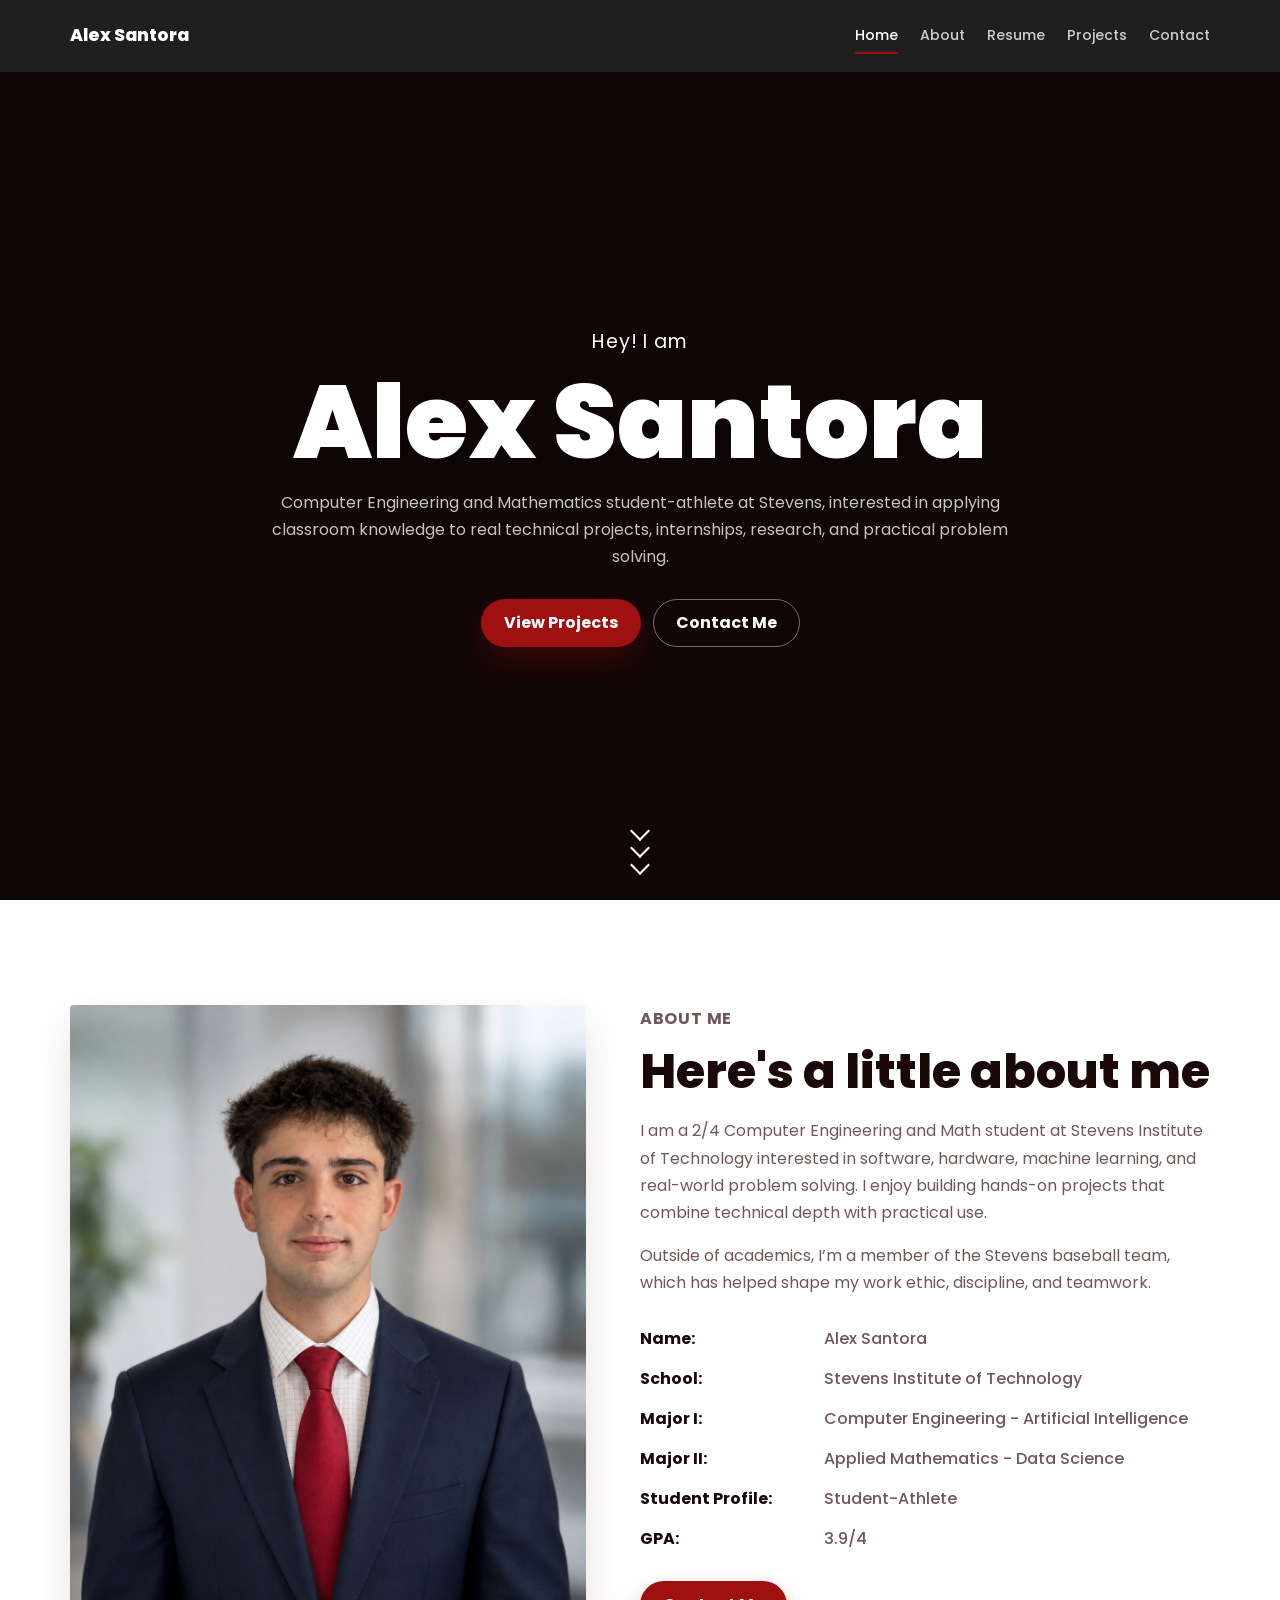
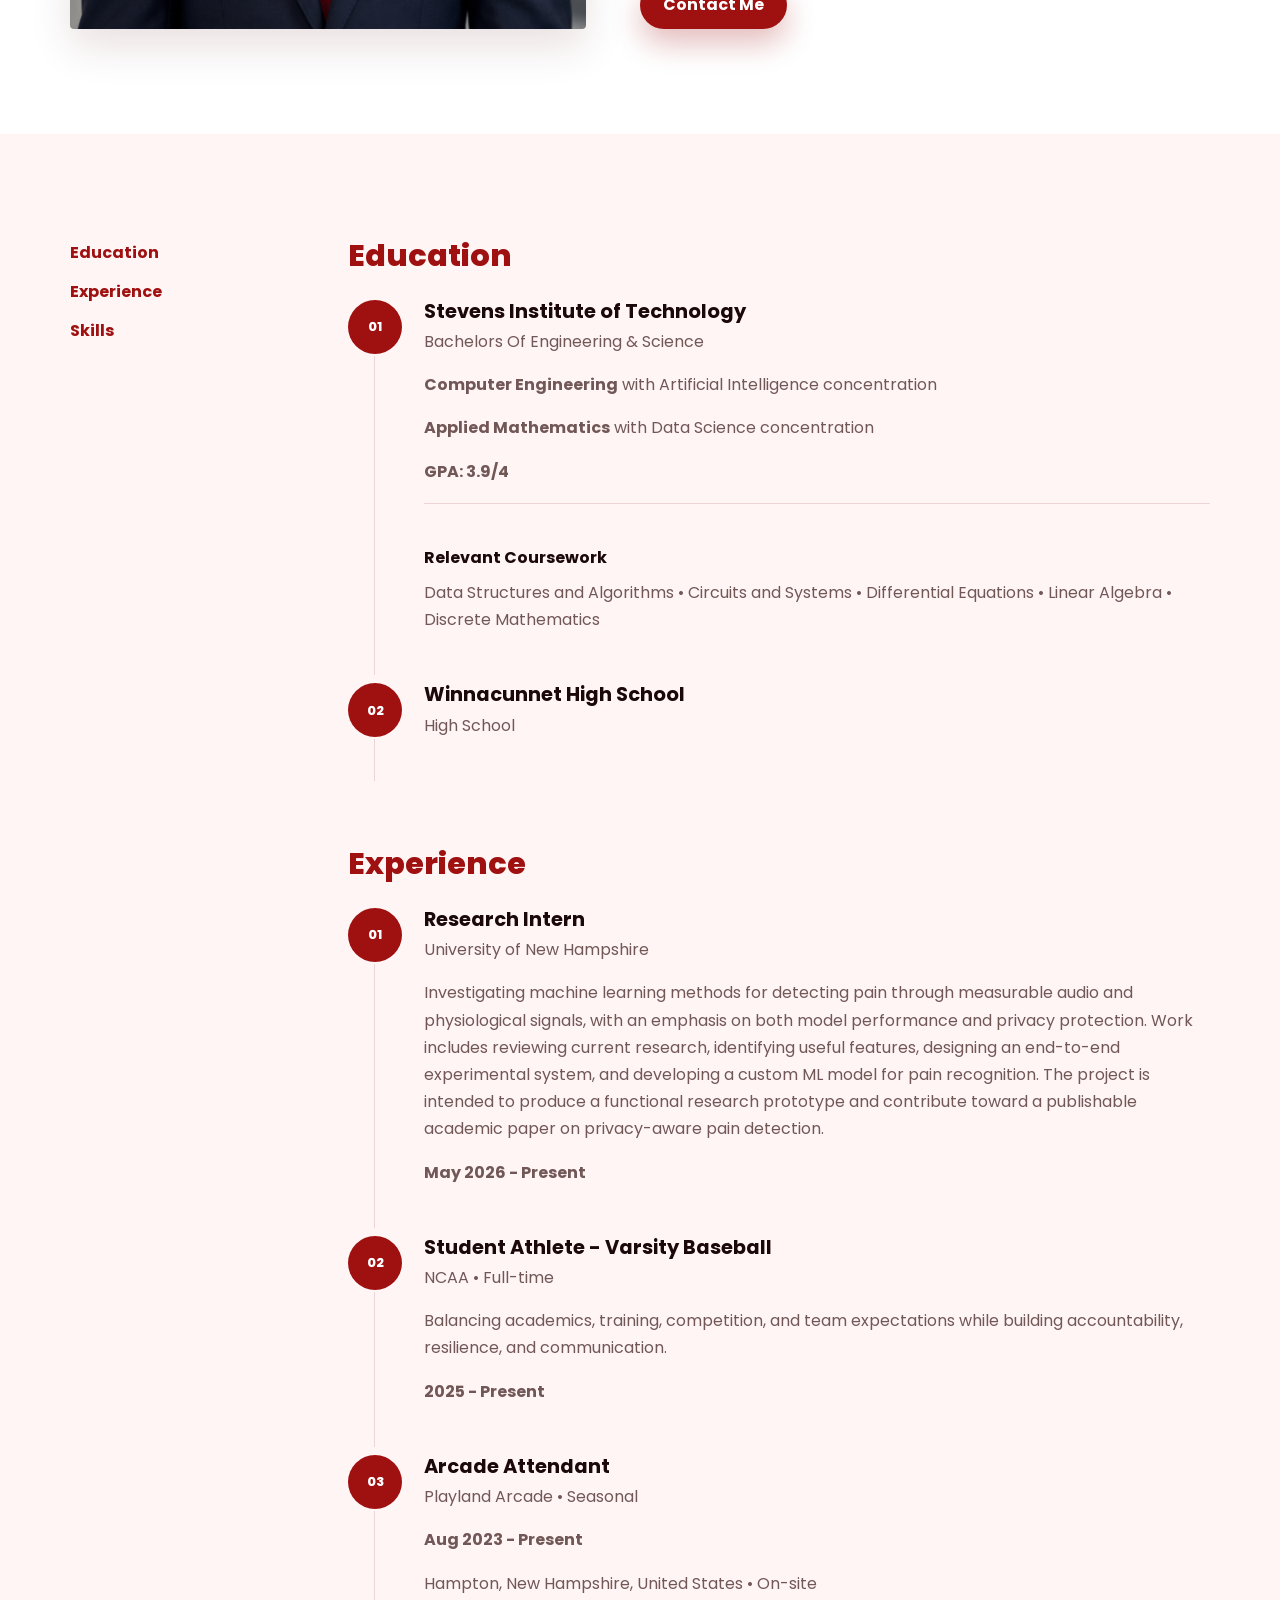
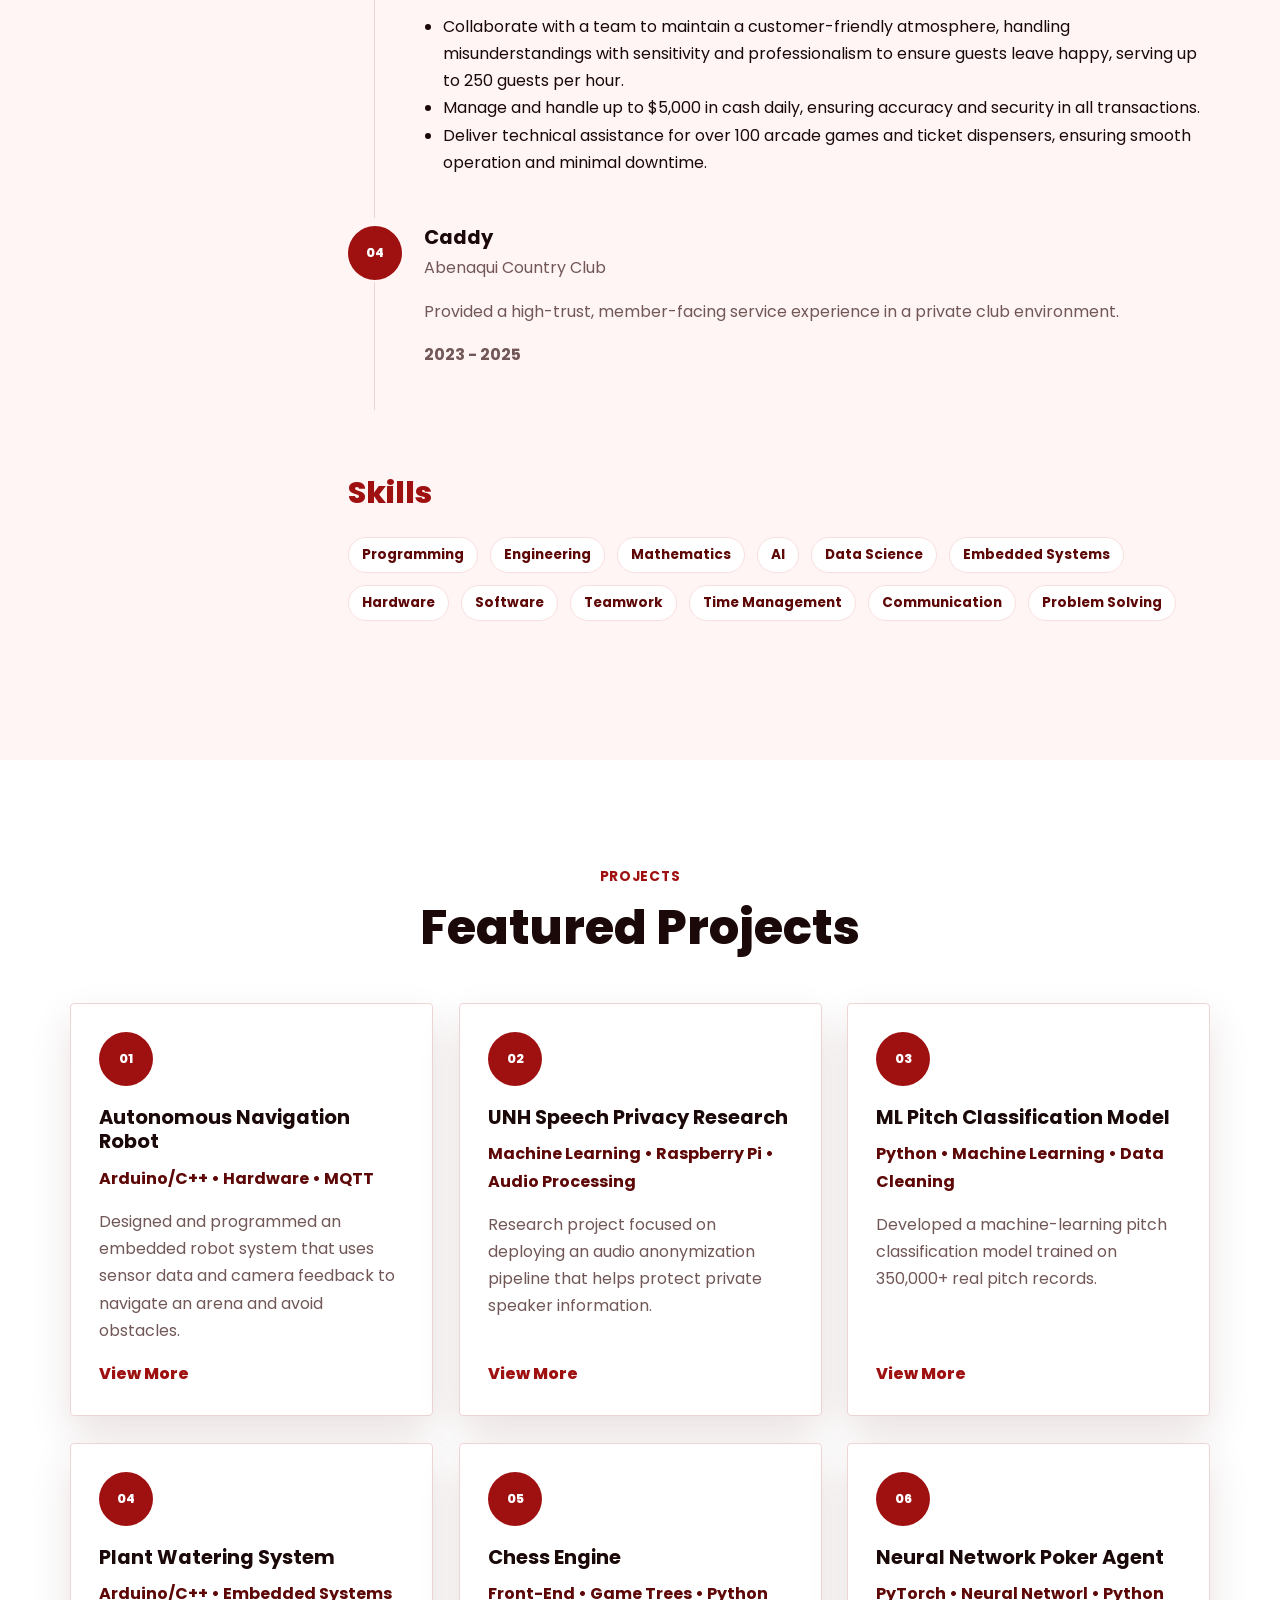
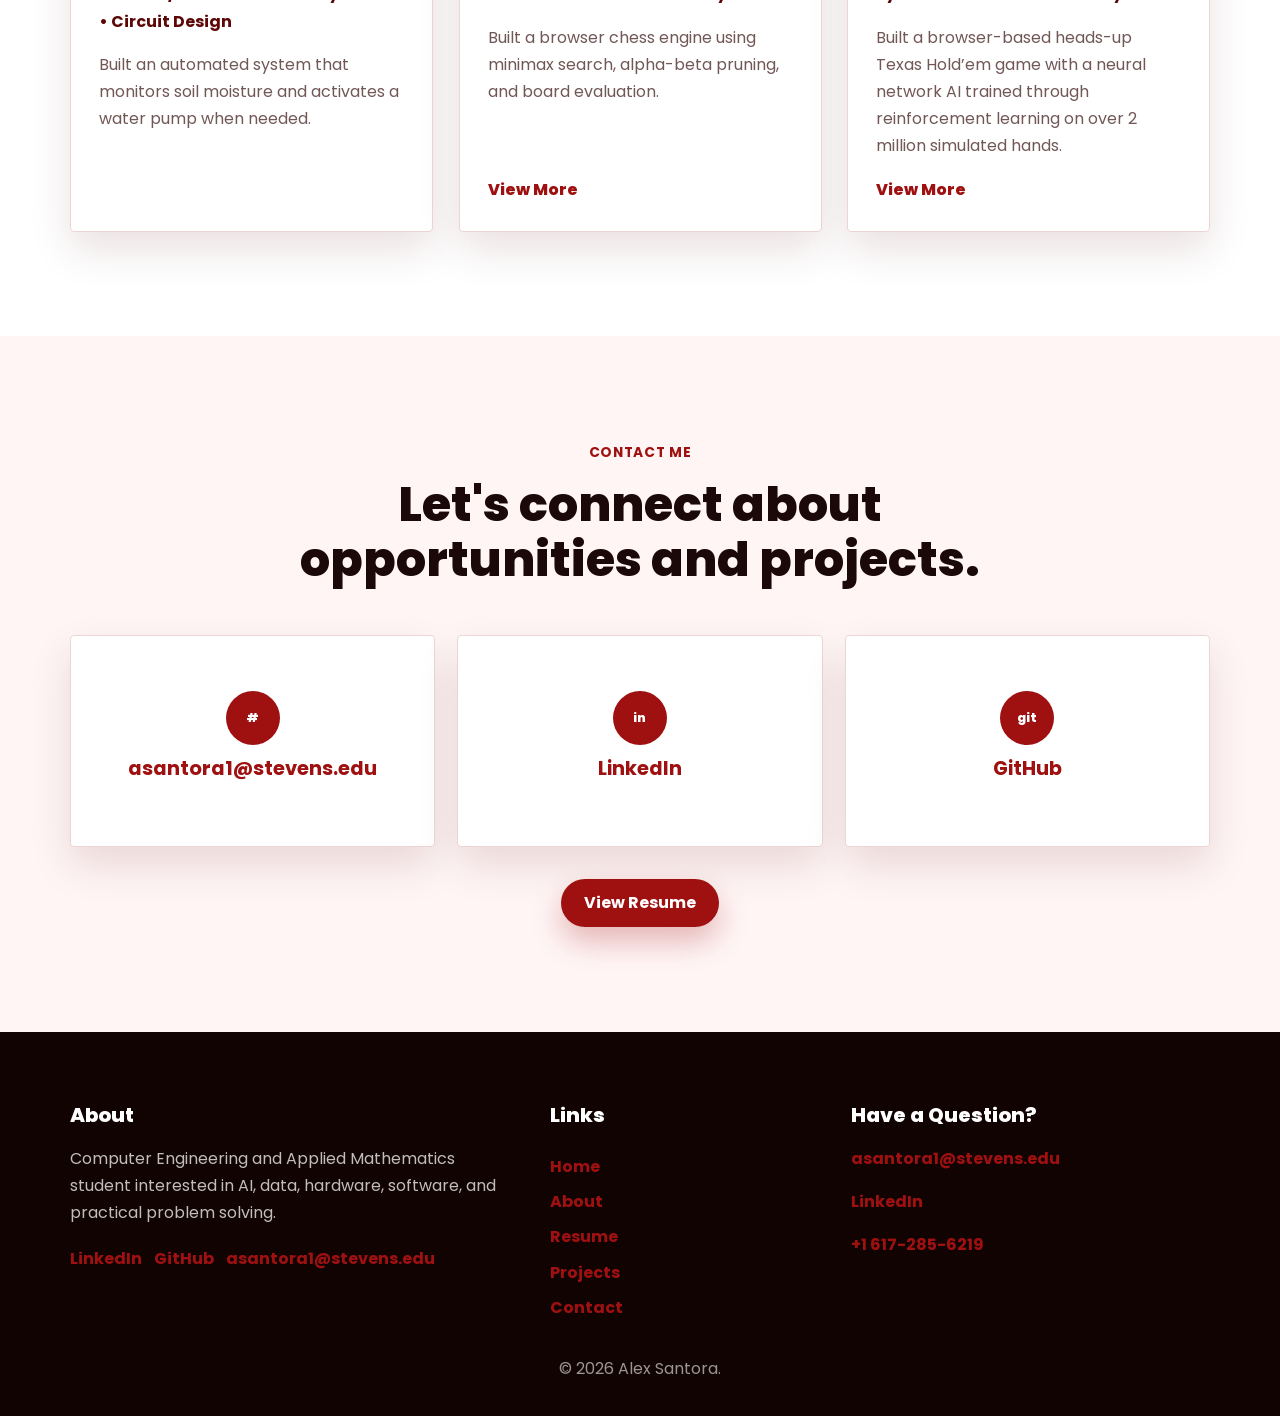
==== index.html @ 75bdb5a8 "Update index.html" ====
<!DOCTYPE html>
<html lang="en">
<head>
  <meta charset="UTF-8">
  <meta name="viewport" content="width=device-width, initial-scale=1.0">
  <title>Alex Santora | Student Portfolio</title>
  <link rel="preconnect" href="https://fonts.googleapis.com">
  <link rel="preconnect" href="https://fonts.gstatic.com" crossorigin>
  <link href="https://fonts.googleapis.com/css2?family=Poppins:wght@300;400;500;600;700;800;900&display=swap" rel="stylesheet">
  <link rel="stylesheet" href="style.css">
</head>
<body>
  <header class="site-header">
    <nav class="navbar container" aria-label="Primary navigation">
      <a class="brand" href="#home-section">Alex Santora</a>
      <button class="nav-toggle" type="button" aria-label="Open navigation menu" aria-expanded="false"><span></span><span></span><span></span></button>
      <ul class="nav-links">
        <li><a class="active" href="#home-section">Home</a></li>
        <li><a href="#about-section">About</a></li>
        <li><a href="#resume-section">Resume</a></li>
        <li><a href="#project-section">Projects</a></li>
        <li><a href="#contact-section">Contact</a></li>
      </ul>
    </nav>
  </header>

  <main>
    <section class="hero student-hero" id="home-section">
      <div class="hero-particles" aria-hidden="true"></div>
      <div class="container hero-grid">
        <div class="hero-copy reveal">
          <p class="eyebrow">Hey! I am</p>
          <h1>Alex Santora</h1>
      
          <p class="hero-text">
            Computer Engineering and Mathematics student-athlete at Stevens, interested in applying classroom knowledge
            to real technical projects, internships, research, and practical problem solving.
          </p>
          <div class="hero-actions">
            <a class="btn primary" href="#project-section">View Projects</a>
            
            <a class="btn ghost" href="#contact-section">Contact Me</a>
          </div>
        </div>
      </div>
      <a class="scroll-cue" href="#about-section" aria-label="Scroll to about section"><span></span><span></span><span></span></a>
    </section>

    <section class="section about-section" id="about-section">
      <div class="container about-layout">
        <div class="profile-photo reveal" data-profile-photo="images/me.jpeg">
          <span>Add Profile Photo</span>
        </div>
        <article class="about-copy reveal">
          <p class="eyebrow">About Me</p>
          <h2>Here's a little about me</h2>
          <p>I am a 2/4 Computer Engineering and Math student at Stevens Institute of Technology interested in software, hardware, machine learning, and real-world problem solving. I enjoy building hands-on projects that combine technical depth with practical use.</p>
          <p>Outside of academics, I’m a member of the Stevens baseball team, which has helped shape my work ethic, discipline, and teamwork.</p>
          <ul class="about-info">
            <li><span>Name:</span><strong>Alex Santora</strong></li>
            <li><span>School:</span><strong>Stevens Institute of Technology</strong></li>
            <li><span>Major I:</span><strong>Computer Engineering - Artificial Intelligence</strong></li>
            <li><span>Major II:</span><strong>Applied Mathematics - Data Science</strong></li>
            <li><span>Student Profile:</span><strong>Student-Athlete</strong></li>
            <li><span>GPA:</span><strong>3.9/4</strong></li>
          </ul>
          <a class="btn primary" href="#contact-section">Contact Me</a>
        </article>
      </div>
    </section>

    <section class="section resume-section" id="resume-section">
      <div class="container resume-shell">
        <aside class="resume-nav reveal" aria-label="Resume sections">
          <a href="#education">Education</a>
          <a href="#experience">Experience</a>
          <a href="#skills">Skills</a>
        </aside>

        <div class="resume-content">
          <div class="resume-page reveal" id="education">
            <h2 class="heading">Education</h2>
            <article class="resume-wrap">
              <div class="resume-icon">01</div>
              <div>
                <h3>Stevens Institute of Technology</h3>
                <p class="position">Bachelors Of Engineering & Science</p>
                <p><strong>Computer Engineering</strong> with Artificial Intelligence concentration</p>
                <p><strong>Applied Mathematics</strong> with Data Science concentration</p>
                <p class="date">GPA: 3.9/4</p>
                <div class="resume-subsection">
                  <h4>Relevant Coursework</h4>
                  <p>Data Structures and Algorithms &bull; Circuits and Systems &bull; Differential Equations &bull; Linear Algebra &bull; Discrete Mathematics</p>
                </div>
              </div>
            </article>
            <article class="resume-wrap">
              <div class="resume-icon">02</div>
              <div>
                <h3>Winnacunnet High School</h3>
                <p class="position">High School</p>
                <p></p>
              </div>
            </article>
          </div>

          <div class="resume-page reveal" id="experience">
            <h2 class="heading">Experience</h2>
            <article class="resume-wrap">
              <div class="resume-icon">01</div>
              <div>
                <h3>Research Intern</h3>
                <p class="position">University of New Hampshire</p>
                <p>Investigating machine learning methods for detecting pain through measurable audio and physiological signals, with an emphasis on both model performance and privacy protection. Work includes reviewing current research, identifying useful features, designing an end-to-end experimental system, and developing a custom ML model for pain recognition. The project is intended to produce a functional research prototype and contribute toward a publishable academic paper on privacy-aware pain detection.</p>
                <p class="date">May 2026 - Present</p>
              </div>
            </article>
            <article class="resume-wrap">
              <div class="resume-icon">02</div>
              <div>
                <h3>Student Athlete - Varsity Baseball</h3>
                <p class="position">NCAA &bull; Full-time</p>
                <p>Balancing academics, training, competition, and team expectations while building accountability, resilience, and communication.</p>
                <p class="date">2025 - Present</p>
              </div>
            </article>
            <article class="resume-wrap">
              <div class="resume-icon">03</div>
              <div>
                <h3>Arcade Attendant</h3>
                <p class="position">Playland Arcade &bull; Seasonal</p>
                <p class="date">Aug 2023 - Present</p>
                <p>Hampton, New Hampshire, United States &bull; On-site</p>
                <ul>
                  <li>Collaborate with a team to maintain a customer-friendly atmosphere, handling misunderstandings with sensitivity and professionalism to ensure guests leave happy, serving up to 250 guests per hour.</li>
                  <li>Manage and handle up to $5,000 in cash daily, ensuring accuracy and security in all transactions.</li>
                  <li>Deliver technical assistance for over 100 arcade games and ticket dispensers, ensuring smooth operation and minimal downtime.</li>
                </ul>
              </div>
            </article>
            <article class="resume-wrap">
              <div class="resume-icon">04</div>
              <div>
                <h3>Caddy</h3>
                <p class="position">Abenaqui Country Club</p>
                <p>Provided a high-trust, member-facing service experience in a private club environment.</p>
                <p class="date">2023 - 2025</p>
              </div>
            </article>
          </div>

          <div class="resume-page reveal" id="skills">
            <h2 class="heading">Skills</h2>
            <div class="skill-badges">
              <span>Programming</span><span>Engineering</span><span>Mathematics</span><span>AI</span><span>Data Science</span><span>Embedded Systems</span><span>Hardware</span><span>Software</span><span>Teamwork</span><span>Time Management</span><span>Communication</span><span>Problem Solving</span>
            </div>
          </div>
        </div>
      </div>
    </section>

    <section class="section projects-section" id="project-section">
      <div class="container">
        <div class="section-heading reveal">
          <p class="eyebrow">Projects</p>
          <h2>Featured Projects</h2>
        </div>
        <div class="project-grid">
          <article class="project-card reveal"><a href="project-one.html"><span class="project-icon">01</span><h3>Autonomous Navigation Robot</h3><p><strong>Arduino/C++ &bull; Hardware &bull; MQTT</strong></p><p>Designed and programmed an embedded robot system that uses sensor data and camera feedback to navigate an arena and avoid obstacles.</p><span class="more-link">View More</span></a></article>
          <article class="project-card reveal"><a href="project-two.html"><span class="project-icon">02</span><h3>UNH Speech Privacy Research</h3><p><strong>Machine Learning &bull; Raspberry Pi &bull; Audio Processing</strong></p><p>Research project focused on deploying an audio anonymization pipeline that helps protect private speaker information.</p><span class="more-link">View More</span></a></article>
          <article class="project-card reveal"><a href="https://github.com/Alex-Santora/Baseball-Pitch-Classification-Model" target="_blank" rel="noopener"><span class="project-icon">03</span><h3>ML Pitch Classification Model</h3><p><strong>Python &bull; Machine Learning &bull; Data Cleaning</strong></p><p>Developed a machine-learning pitch classification model trained on 350,000+ real pitch records.</p><span class="more-link">View More</span></a></article>
          <article class="project-card reveal"><span class="project-icon">04</span><h3>Plant Watering System</h3><p><strong>Arduino/C++ &bull; Embedded Systems &bull; Circuit Design</strong></p><p>Built an automated system that monitors soil moisture and activates a water pump when needed.</p></article>
          <article class="project-card reveal"><a href="https://alex-santora.github.io/Chess-Engine/" target="_blank" rel="noopener"><span class="project-icon">05</span><h3>Chess Engine</h3><p><strong>Front-End &bull; Game Trees &bull; Python</strong></p><p>Built a browser chess engine using minimax search, alpha-beta pruning, and board evaluation.</p><span class="more-link">View More</span></a></article>
          <article class="project-card reveal"><a href="https://alex-santora.github.io/Neural-Network-GTO/" target="_blank" rel="noopener"><span class="project-icon">06</span><h3>Neural Network Poker Agent</h3><p><strong>PyTorch &bull; Neural Networl &bull; Python</strong></p><p>Built a browser-based heads-up Texas Hold’em game with a neural network AI trained through reinforcement learning on over 2 million simulated hands.</p><span class="more-link">View More</span></a></article>
        </div>
      </div>
    </section>

    <section class="section contact-section" id="contact-section">
      <div class="container">
        <div class="section-heading reveal">
          <p class="eyebrow">Contact Me</p>
          <h2>Let's connect about opportunities and projects.</h2>
        </div>
        <div class="contact-info">
          <article class="contact-card reveal"><a class="contact-card-link" href="mailto:asantora1@stevens.edu"><span class="contact-icon">#</span><h3>asantora1@stevens.edu</h3></a></article>
          <article class="contact-card reveal"><a class="contact-card-link" href="https://www.linkedin.com/in/alex-santora" target="_blank" rel="noopener"><span class="contact-icon">in</span><h3>LinkedIn</h3></a></article>
          <article class="contact-card reveal"><a class="contact-card-link" href="https://github.com/Alex-Santora" target="_blank" rel="noopener"><span class="contact-icon">git</span><h3>GitHub</h3></a></article>

        </div>
        <div class="contact-actions reveal">
          <a class="btn primary" href="media/1-1-2026.pdf" target="_blank" rel="noopener">View Resume</a>
        </div>
    
      </div>
    </section>
  </main>

  <footer class="site-footer">
    <div class="container footer-columns">
      <section>
        <h2>About</h2>
        <p>Computer Engineering and Applied Mathematics student interested in AI, data, hardware, software, and practical problem solving.</p>
        <div class="footer-links">
          <a href="https://www.linkedin.com/in/alex-santora" target="_blank" rel="noopener">LinkedIn</a>
          <a href="https://github.com/Alex-Santora" target="_blank" rel="noopener">GitHub</a>
          <a href="mailto:asantora1@stevens.edu">asantora1@stevens.edu</a>
        </div>
      </section>
      <section>
        <h2>Links</h2>
        <a href="#home-section">Home</a>
        <a href="#about-section">About</a>
        <a href="#resume-section">Resume</a>
        <a href="#project-section">Projects</a>
        <a href="#contact-section">Contact</a>
      </section>
      <section>
        <h2>Have a Question?</h2>
        <p><a href="mailto:asantora1@stevens.edu">asantora1@stevens.edu</a></p>
        <p><a href="https://www.linkedin.com/in/alex-santora" target="_blank" rel="noopener">LinkedIn</a></p>
        <p><a>+1 617-285-6219</a></p>
      </section>
    </div>
    <p class="copyright">&copy; 2026 Alex Santora.</p>
  </footer>

  <script src="script.js"></script>
</body>
</html>
---- style.css ----
:root {
  --bg: #ffffff;
  --surface: #ffffff;
  --surface-soft: #fff5f5;
  --ink: #1b0808;
  --muted: #725757;
  --accent: #9f1010;
  --accent-dark: #5d0707;
  --accent-soft: #f8dede;
  --footer: #120303;
  --line: #edd5d5;
  --shadow: 0 18px 42px rgba(83, 7, 7, 0.12);
  --radius: 4px;
}

* {
  box-sizing: border-box;
}

html {
  scroll-behavior: smooth;
}

body {
  margin: 0;
  color: var(--ink);
  background:
    linear-gradient(180deg, rgba(255, 245, 245, 0.44), transparent 420px),
    var(--bg);
  font-family: "Poppins", system-ui, -apple-system, BlinkMacSystemFont, "Segoe UI", Arial, sans-serif;
  line-height: 1.7;
  text-rendering: optimizeLegibility;
  -webkit-font-smoothing: antialiased;
}

a {
  color: inherit;
  text-decoration: none;
}

::selection {
  color: #fff;
  background: var(--accent);
}

img,
video,
iframe {
  max-width: 100%;
}

ul {
  padding-left: 1.2rem;
}

.container {
  width: min(1140px, calc(100% - 40px));
  margin: 0 auto;
}

.narrow {
  max-width: 820px;
}

.section {
  padding: 105px 0;
}

.compact-section {
  padding: 54px 0;
}

.site-header {
  position: sticky;
  top: 0;
  z-index: 20;
  background: rgba(17, 17, 17, 0.94);
  box-shadow: 0 5px 22px rgba(0, 0, 0, 0.16);
  backdrop-filter: blur(14px);
  transition: background 220ms ease, box-shadow 220ms ease;
}

.site-header.scrolled {
  background: rgba(17, 17, 17, 0.84);
  box-shadow: 0 12px 34px rgba(0, 0, 0, 0.22);
}

.navbar {
  display: flex;
  align-items: center;
  justify-content: space-between;
  min-height: 72px;
  transition: min-height 220ms ease;
}

.site-header.scrolled .navbar {
  min-height: 64px;
}

.brand {
  color: #fff;
  font-size: 1.08rem;
  font-weight: 800;
  transition: transform 180ms ease;
}

.brand:hover {
  transform: translateY(-1px);
}

.nav-links {
  display: flex;
  align-items: center;
  gap: 22px;
  margin: 0;
  padding: 0;
  list-style: none;
}

.nav-links a {
  position: relative;
  display: inline-flex;
  align-items: center;
  min-height: 44px;
  color: rgba(255, 255, 255, 0.78);
  font-size: 0.88rem;
  font-weight: 500;
  transition: color 180ms ease, transform 180ms ease;
}

.nav-links a::after {
  position: absolute;
  left: 0;
  right: 0;
  bottom: 4px;
  height: 2px;
  background: var(--accent);
  content: "";
  transform: scaleX(0);
  transform-origin: center;
  transition: transform 180ms ease;
}

.nav-links a:hover,
.nav-links a.active {
  color: #fff;
}

.nav-links a:hover {
  transform: translateY(-1px);
}

.nav-links a:hover::after,
.nav-links a.active::after {
  transform: scaleX(1);
}

.nav-toggle {
  display: none;
  width: 44px;
  height: 44px;
  border: 1px solid rgba(255, 255, 255, 0.24);
  border-radius: var(--radius);
  color: #fff;
  background: transparent;
  cursor: pointer;
}

.nav-toggle span {
  display: block;
  width: 19px;
  height: 2px;
  margin: 4px auto;
  background: #fff;
  transition: opacity 180ms ease, transform 180ms ease;
}

.hero {
  position: relative;
  display: flex;
  align-items: center;
  min-height: calc(100vh - 72px);
  overflow: hidden;
  padding: 86px 0;
}

.student-hero {
  color: #fff;
  background: #100606;
}

.hero-particles {
  position: absolute;
  inset: 0;
  opacity: 1;
  overflow: hidden;
  background: transparent;
  transform: translate3d(0, var(--hero-drift, 0px), 0);
  will-change: transform;
}

.hero-particles span {
  position: absolute;
  left: var(--particle-left);
  bottom: -18px;
  width: var(--particle-size);
  height: var(--particle-size);
  border-radius: 50%;
  background: rgba(255, 235, 235, var(--particle-opacity));
  box-shadow: 0 0 18px rgba(255, 220, 220, 0.22);
  animation: particleFloat var(--particle-duration) linear infinite;
  animation-delay: var(--particle-delay);
  will-change: transform, opacity;
}

.hero::before,
.hero::after {
  position: absolute;
  display: none;
  width: 0;
  height: 0;
  border: 0;
  border-radius: 0;
  content: none;
}

.hero::before {
  top: auto;
  left: auto;
  box-shadow: none;
  animation: none;
}

.hero::after {
  right: auto;
  bottom: auto;
  background: none;
  animation: none;
}

.hero-grid {
  position: relative;
  z-index: 1;
  display: grid;
  grid-template-columns: minmax(0, 780px);
  justify-content: center;
  text-align: center;
}

.hero-copy {
  transform: translate3d(0, var(--hero-copy-drift, 0px), 0);
  will-change: transform;
}

.hero-copy.reveal.visible {
  transform: translate3d(0, var(--hero-copy-drift, 0px), 0);
}

.hero-copy h1 {
  text-shadow: 0 18px 44px rgba(0, 0, 0, 0.3);
}

.eyebrow,
.category {
  margin: 0 0 12px;
  color: var(--accent);
  font-size: 0.86rem;
  font-weight: 700;
  letter-spacing: 0.05em;
  text-transform: uppercase;
}

.student-hero .eyebrow {
  color: #fff;
  font-size: 1.2rem;
  font-weight: 400;
  text-transform: none;
}

h1,
h2,
h3,
p {
  margin-top: 0;
}

h1 {
  margin-bottom: 16px;
  font-size: clamp(3.4rem, 8vw, 6.8rem);
  font-weight: 900;
  line-height: 1;
}

h2 {
  margin-bottom: 18px;
  font-size: clamp(2rem, 4vw, 3rem);
  font-weight: 800;
  line-height: 1.15;
}

h3 {
  margin-bottom: 10px;
  font-size: 1.22rem;
  line-height: 1.25;
}

h4 {
  margin: 22px 0 8px;
  color: var(--ink);
  font-size: 1rem;
}

.subtitle {
  margin-bottom: 18px;
  color: #fff;
  font-size: clamp(1.25rem, 2.4vw, 2rem);
  font-weight: 300;
}

.subtitle span {
  color: #ffdddd;
  font-weight: 700;
}

.hero-text,
.page-hero p,
.lead,
.about-copy p,
.resume-wrap p,
.project-card p,
.contact-card p {
  color: var(--muted);
  font-size: 1rem;
}

.student-hero .hero-text {
  max-width: 760px;
  margin-right: auto;
  margin-left: auto;
  color: rgba(255, 255, 255, 0.76);
}

.hero-actions,
.tag-row,
.detail-actions,
.footer-links,
.mini-list,
.skill-badges {
  display: flex;
  flex-wrap: wrap;
  gap: 12px;
}

.hero-actions {
  justify-content: center;
  margin-top: 28px;
}

.btn,
.back-link {
  position: relative;
  display: inline-flex;
  align-items: center;
  justify-content: center;
  min-height: 48px;
  padding: 0 22px;
  border: 1px solid transparent;
  border-radius: 999px;
  font-weight: 700;
  overflow: hidden;
  transition: transform 180ms ease, box-shadow 180ms ease, background 180ms ease, color 180ms ease, border-color 180ms ease;
  will-change: transform;
}

.btn:hover,
.back-link:hover,
.project-card:hover,
.experience-card:hover,
.info-card:hover,
.contact-card:hover {
  transform: translateY(-4px);
}

.btn::before,
.back-link::before {
  position: absolute;
  inset: 0;
  background: linear-gradient(120deg, transparent, rgba(255, 255, 255, 0.26), transparent);
  content: "";
  transform: translateX(-120%);
  transition: transform 520ms ease;
}

.btn:hover::before,
.back-link:hover::before {
  transform: translateX(120%);
}

.btn.primary {
  color: #fff;
  background: var(--accent);
  box-shadow: 0 14px 30px rgba(159, 16, 16, 0.28);
}

.btn.primary:hover {
  background: var(--accent-dark);
}

.btn.secondary,
.btn.ghost,
.btn.small,
.back-link {
  color: var(--accent);
  background: #fff;
  border-color: var(--accent-soft);
}

.btn.ghost {
  color: #fff;
  background: transparent;
  border-color: rgba(255, 255, 255, 0.42);
}

.btn.small {
  width: fit-content;
  min-height: 40px;
  margin-top: auto;
}

.scroll-cue {
  position: absolute;
  bottom: 28px;
  left: 50%;
  z-index: 1;
  display: grid;
  gap: 3px;
  transform: translateX(-50%);
}

.scroll-cue span {
  display: block;
  width: 14px;
  height: 14px;
  border-right: 2px solid #fff;
  border-bottom: 2px solid #fff;
  transform: rotate(45deg);
  animation: scrollCue 1.5s infinite;
}

.scroll-cue span:nth-child(2) {
  animation-delay: 120ms;
}

.scroll-cue span:nth-child(3) {
  animation-delay: 240ms;
}

@keyframes scrollCue {
  0% { opacity: 0; transform: translateY(-8px) rotate(45deg); }
  50% { opacity: 1; }
  100% { opacity: 0; transform: translateY(8px) rotate(45deg); }
}

.about-section {
  background: #fff;
}

.about-layout {
  display: grid;
  grid-template-columns: 0.95fr 1.05fr;
  gap: 54px;
  align-items: stretch;
}

.profile-photo {
  position: relative;
  min-height: 560px;
  overflow: hidden;
  border-radius: var(--radius);
  background: var(--surface-soft);
  background-position: center;
  background-size: cover;
  box-shadow: var(--shadow);
  transform: translateZ(0);
}

.profile-photo::after,
.project-hero-media::after {
  position: absolute;
  inset: 0;
  background: linear-gradient(135deg, rgba(255, 255, 255, 0.18), transparent 40%, rgba(159, 16, 16, 0.14));
  content: "";
  opacity: 0;
  transition: opacity 260ms ease;
}

.profile-photo:hover::after,
.project-hero-media:hover::after {
  opacity: 1;
}

.profile-photo.has-photo span {
  display: none;
}

.profile-photo span {
  display: grid;
  min-height: 100%;
  place-items: center;
  color: var(--accent);
  font-weight: 700;
}

.about-copy {
  align-self: center;
}

.about-info {
  display: grid;
  gap: 13px;
  margin: 28px 0;
  padding: 0;
  list-style: none;
}

.about-info li {
  display: grid;
  grid-template-columns: 170px 1fr;
  gap: 14px;
}

.about-info span,
.detail-list dt {
  color: var(--ink);
  font-weight: 700;
}

.about-info strong {
  color: var(--muted);
  font-weight: 500;
}

.resume-section,
.page-hero,
.section-band {
  background: var(--surface-soft);
}

.resume-shell {
  display: grid;
  grid-template-columns: 220px minmax(0, 1fr);
  gap: 58px;
  align-items: start;
}

.resume-nav {
  position: sticky;
  top: 104px;
  display: grid;
  gap: 12px;
}

.resume-nav a {
  color: var(--accent);
  font-weight: 700;
}

.resume-nav a:hover {
  color: var(--accent-dark);
}

.resume-content,
.experience-stack,
.about-grid,
.skills-layout,
.resume-layout,
.detail-grid {
  display: grid;
  gap: 24px;
}

.resume-page {
  padding-bottom: 34px;
}

.heading {
  margin-bottom: 26px;
  color: var(--accent);
  font-size: 1.9rem;
}

.resume-wrap {
  position: relative;
  display: grid;
  grid-template-columns: 54px 1fr;
  gap: 22px;
  padding: 0 0 34px;
}

.resume-wrap::before {
  position: absolute;
  top: 56px;
  bottom: 8px;
  left: 26px;
  width: 1px;
  background: var(--line);
  content: "";
}

.resume-icon,
.project-icon,
.contact-icon {
  display: grid;
  width: 54px;
  height: 54px;
  place-items: center;
  border-radius: 50%;
  color: #fff;
  background: var(--accent);
  font-size: 0.78rem;
  font-weight: 800;
  transition: transform 220ms ease, box-shadow 220ms ease;
}

.project-card:hover .project-icon,
.contact-card:hover .contact-icon,
.resume-wrap:hover .resume-icon {
  transform: scale(1.06);
  box-shadow: 0 10px 22px rgba(159, 16, 16, 0.26);
}

.resume-wrap h3 {
  margin-bottom: 4px;
}

.resume-subsection {
  margin-top: 18px;
  padding-top: 18px;
  border-top: 1px solid var(--line);
}

.position,
.organization,
.date,
.muted {
  color: var(--muted);
}

.date {
  color: var(--accent);
  font-weight: 700;
}

.skill-badges span,
.tag-row span,
.mini-list span {
  display: inline-flex;
  align-items: center;
  min-height: 36px;
  padding: 0 13px;
  border-radius: 999px;
  color: var(--accent-dark);
  background: #fff;
  border: 1px solid var(--accent-soft);
  font-size: 0.85rem;
  font-weight: 700;
}

.section-heading {
  max-width: 760px;
  margin: 0 auto 48px;
  text-align: center;
}

.projects-section {
  background: #fff;
}

.project-grid {
  display: grid;
  grid-template-columns: repeat(3, 1fr);
  gap: 26px;
}

.project-card,
.experience-card,
.info-card,
.content-card,
.education-card,
.skill-category,
.contact-card,
.contact-form,
.resume-section .resume-card,
.detail-grid article {
  position: relative;
  border: 1px solid var(--line);
  border-radius: var(--radius);
  background: #fff;
  box-shadow: var(--shadow);
}

.project-card {
  display: flex;
  flex-direction: column;
  min-height: 330px;
  padding: 28px;
  overflow: hidden;
  transform: perspective(900px) rotateX(var(--tilt-x, 0deg)) rotateY(var(--tilt-y, 0deg)) translateY(0);
  transition: transform 180ms ease, box-shadow 180ms ease, border-color 180ms ease;
  will-change: transform;
}

.project-card::before,
.contact-card::before,
.detail-grid article::before,
.media-section::before {
  position: absolute;
  inset: 0;
  pointer-events: none;
  background: linear-gradient(135deg, rgba(159, 16, 16, 0.1), transparent 34%, rgba(255, 255, 255, 0.45));
  content: "";
  opacity: 0;
  transition: opacity 220ms ease;
}

.project-card:hover,
.contact-card:hover,
.detail-grid article:hover,
.media-section:hover {
  border-color: rgba(159, 16, 16, 0.32);
  box-shadow: 0 24px 58px rgba(83, 7, 7, 0.16);
}

.project-card:hover {
  transform: perspective(900px) rotateX(var(--tilt-x, 0deg)) rotateY(var(--tilt-y, 0deg)) translateY(-4px);
}

.project-card:hover::before,
.contact-card:hover::before,
.detail-grid article:hover::before,
.media-section:hover::before {
  opacity: 1;
}

.project-card a {
  display: flex;
  flex-direction: column;
  flex: 1;
  min-height: 100%;
}

.project-card .project-visual {
  min-height: 128px;
  margin: -12px -6px 22px;
  border-radius: var(--radius);
  background-size: cover;
  background-position: center;
}

.project-card .category {
  color: var(--accent);
}

.project-takeaways {
  margin-top: 36px;
}

.project-card h2,
.project-card h3 {
  margin-top: 20px;
}

.project-card p strong {
  color: var(--accent-dark);
}

.more-link {
  margin-top: auto;
  color: var(--accent);
  font-weight: 800;
}

.contact-section {
  background: var(--surface-soft);
}

.contact-info,
.info-grid {
  display: grid;
  grid-template-columns: repeat(3, 1fr);
  gap: 22px;
}

.info-grid {
  grid-template-columns: repeat(4, 1fr);
}

.contact-card,
.info-card,
.content-card,
.education-card,
.experience-card,
.skill-category,
.contact-form,
.resume-section .resume-card,
.detail-grid article {
  padding: 28px;
  transition: transform 180ms ease, box-shadow 180ms ease;
}

.contact-card {
  padding: 0;
  min-height: 210px;
  text-align: center;
}

.contact-card-link {
  display: grid;
  min-height: 210px;
  padding: 28px;
  justify-items: center;
  align-content: center;
  gap: 12px;
}

.contact-card-link h3 {
  color: var(--text);
}

.contact-card-link p {
  font-weight: 700;
}

.contact-card a,
.footer-columns a,
.footer-links a {
  color: var(--accent);
  font-weight: 700;
}

.page-main {
  min-height: 70vh;
}

.contact-actions {
  display: flex;
  justify-content: center;
  margin-top: 32px;
}

.coming-soon-page {
  min-height: 100vh;
  background: #fff;
}

.coming-soon-main {
  position: relative;
  display: grid;
  min-height: 100vh;
  padding: 32px;
  place-items: center;
}

.coming-soon-main h1 {
  max-width: 940px;
  color: var(--text);
  font-size: clamp(3rem, 9vw, 8rem);
  line-height: 0.95;
  text-align: center;
}

.coming-soon-back {
  position: fixed;
  right: 28px;
  bottom: 28px;
}

.page-hero {
  padding-top: 98px;
  padding-bottom: 64px;
}

.page-hero h1 {
  color: var(--ink);
  font-size: clamp(2.6rem, 5vw, 4.8rem);
}

.experience-section {
  padding-top: 70px;
  background: #fff;
}

.experience-tile {
  display: grid;
  gap: 18px;
}

.experience-heading {
  display: grid;
  grid-template-columns: minmax(0, 1fr) auto;
  gap: 22px;
  align-items: end;
  padding-bottom: 18px;
  border-bottom: 1px solid var(--line);
}

.experience-heading h2,
.experience-heading .organization,
.experience-heading .date {
  margin-bottom: 0;
}

.experience-heading .date {
  justify-self: end;
  min-width: max-content;
}

.experience-summary {
  color: var(--ink);
}

.experience-points {
  display: grid;
  grid-template-columns: repeat(3, 1fr);
  gap: 14px;
  margin: 0;
  padding: 0;
  list-style: none;
}

.experience-points li {
  padding: 16px;
  border: 1px solid var(--line);
  border-radius: var(--radius);
  color: var(--muted);
  background: var(--surface-soft);
  font-weight: 500;
}

.split-section,
.contact-grid {
  display: grid;
  grid-template-columns: 0.85fr 1.15fr;
  gap: 34px;
}

.about-grid {
  grid-template-columns: repeat(2, 1fr);
}

.detail-list {
  display: grid;
  gap: 12px;
  margin: 22px 0;
}

.detail-list div {
  display: grid;
  grid-template-columns: 150px 1fr;
  gap: 12px;
  padding-bottom: 12px;
  border-bottom: 1px solid var(--line);
}

.detail-list dd {
  margin: 0;
  color: var(--muted);
}

.project-hero-media {
  position: relative;
  min-height: 380px;
  margin: 30px 0;
  border-radius: var(--radius);
  background-color: var(--surface-soft);
  background-position: center;
  background-size: cover;
  box-shadow: var(--shadow);
  overflow: hidden;
}

.media-section {
  position: relative;
  display: grid;
  grid-template-columns: 0.78fr 1.22fr;
  gap: 24px;
  align-items: start;
  margin-top: 28px;
  padding: 28px;
  border: 1px solid var(--line);
  border-radius: var(--radius);
  background: #fff;
  box-shadow: var(--shadow);
  overflow: hidden;
}

.video-shell {
  display: grid;
  gap: 12px;
}

.video-shell video {
  display: block;
  width: 100%;
  aspect-ratio: 16 / 9;
  border: 1px solid var(--line);
  border-radius: var(--radius);
  background: #120303;
}

.placeholder-note {
  margin-bottom: 0;
  color: var(--muted);
  font-size: 0.92rem;
  font-weight: 700;
}

.report-shell {
  max-height: 520px;
  min-height: 520px;
  overflow-y: auto;
  overscroll-behavior: contain;
  border: 1px solid var(--line);
  border-radius: var(--radius);
  background: var(--surface-soft);
  scrollbar-color: var(--accent) var(--accent-soft);
  scrollbar-width: thin;
}

.report-shell::-webkit-scrollbar {
  width: 10px;
}

.report-shell::-webkit-scrollbar-track {
  background: var(--accent-soft);
}

.report-shell::-webkit-scrollbar-thumb {
  background: var(--accent);
  border: 2px solid var(--accent-soft);
  border-radius: 999px;
}

.report-shell:focus,
input:focus,
textarea:focus {
  outline: 3px solid var(--accent-soft);
  border-color: var(--accent);
}

.report-frame {
  display: block;
  width: 100%;
  min-height: 520px;
  border: 0;
  border-radius: var(--radius);
  background: #fff;
}

.report-page {
  min-height: 360px;
  padding: 26px;
  border: 1px solid var(--line);
  border-radius: var(--radius);
  background: #fff;
  box-shadow: var(--shadow);
}

.report-kicker {
  margin-bottom: 12px;
  color: var(--accent);
  font-size: 0.78rem;
  font-weight: 800;
  letter-spacing: 0.08em;
  text-transform: uppercase;
}

.visual-blue,
.visual-green,
.visual-rose,
.visual-gold,
.visual-indigo,
.visual-teal {
  background:
    linear-gradient(45deg, rgba(255,255,255,0.36) 25%, transparent 25% 50%, rgba(255,255,255,0.36) 50% 75%, transparent 75%),
    linear-gradient(135deg, var(--accent), var(--accent-dark));
}

.skills-layout,
.resume-layout,
.detail-grid {
  grid-template-columns: repeat(2, 1fr);
}

.contact-form {
  display: grid;
  gap: 18px;
}

.form-group {
  display: grid;
  gap: 8px;
}

label {
  font-weight: 700;
}

input,
textarea {
  width: 100%;
  border: 1px solid var(--line);
  border-radius: var(--radius);
  padding: 13px 14px;
  color: var(--ink);
  background: #fff;
  font: inherit;
}

.error-message {
  min-height: 18px;
  color: var(--accent);
  font-weight: 700;
}

.form-status {
  min-height: 24px;
  margin: 0;
  color: var(--accent-dark);
  font-weight: 700;
}

.detail-layout {
  max-width: 980px;
}

.detail-actions {
  margin-top: 26px;
}

.site-footer {
  color: rgba(255, 255, 255, 0.74);
  background: var(--footer);
}

.footer-content,
.footer-columns {
  display: grid;
  gap: 32px;
  padding: 72px 0 34px;
}

.footer-content {
  grid-template-columns: 1fr auto;
  align-items: center;
  min-height: 120px;
}

.footer-columns {
  grid-template-columns: 1.25fr 0.75fr 1fr;
}

.footer-columns h2 {
  margin-bottom: 18px;
  color: #fff;
  font-size: 1.25rem;
}

.footer-columns section:nth-child(2) {
  display: grid;
  align-content: start;
  gap: 8px;
}

.footer-links {
  margin-top: 18px;
}

.copyright {
  margin: 0;
  padding: 0 0 34px;
  color: rgba(255, 255, 255, 0.58);
  text-align: center;
}

.reveal {
  opacity: 0;
  transform: translateY(18px);
  transition: opacity 620ms ease, transform 620ms cubic-bezier(0.16, 1, 0.3, 1);
  transition-delay: var(--reveal-delay, 0ms);
}

.reveal.visible {
  opacity: 1;
  transform: translateY(0);
}

.scroll-progress {
  position: fixed;
  top: 0;
  left: 0;
  z-index: 40;
  width: 100%;
  height: 3px;
  pointer-events: none;
  background: linear-gradient(90deg, var(--accent), #ffdddd);
  transform: scaleX(var(--scroll-progress, 0));
  transform-origin: left;
}

@keyframes gridFloat {
  0% { background-position: 0 0, 0 0, center; }
  100% { background-position: 46px 46px, 46px 46px, center; }
}

@keyframes slowSpin {
  to { transform: rotate(360deg); }
}

@keyframes particleFloat {
  0% {
    opacity: 0;
    transform: translate3d(0, 0, 0) scale(0.85);
  }

  12%,
  78% {
    opacity: 1;
  }

  100% {
    opacity: 0;
    transform: translate3d(var(--particle-drift), -112vh, 0) scale(1.05);
  }
}

@media (prefers-reduced-motion: no-preference) {
  .skill-badges span,
  .tag-row span,
  .mini-list span {
    transition: transform 160ms ease, background 160ms ease, border-color 160ms ease;
  }

  .skill-badges span:hover,
  .tag-row span:hover,
  .mini-list span:hover {
    transform: translateY(-2px);
    border-color: rgba(159, 16, 16, 0.28);
    background: #fffafa;
  }
}

@media (max-width: 1020px) {
  .about-layout,
  .hero-grid,
  .split-section,
  .contact-grid,
  .media-section {
    grid-template-columns: 1fr;
  }

  .resume-shell {
    grid-template-columns: 1fr;
    gap: 30px;
  }

  .resume-nav {
    position: static;
    display: flex;
    flex-wrap: wrap;
  }

  .info-grid,
  .contact-info,
  .project-grid {
    grid-template-columns: repeat(2, 1fr);
  }

  .experience-points {
    grid-template-columns: 1fr;
  }

  .profile-photo {
    min-height: 380px;
  }
}

@media (max-width: 760px) {
  .container {
    width: min(100% - 28px, 1140px);
  }

  .section {
    padding: 72px 0;
  }

  .nav-toggle {
    display: inline-block;
  }

  .nav-links {
    position: absolute;
    top: 100%;
    left: 14px;
    right: 14px;
    display: grid;
    gap: 6px;
    padding: 12px 16px;
    border: 1px solid rgba(255, 255, 255, 0.08);
    border-radius: var(--radius);
    background: #111;
    box-shadow: var(--shadow);
    transform: translateY(-12px);
    opacity: 0;
    pointer-events: none;
    transition: opacity 180ms ease, transform 180ms ease;
  }

  .nav-links.open {
    transform: translateY(0);
    opacity: 1;
    pointer-events: auto;
  }

  .nav-toggle.open span:nth-child(1) {
    transform: translateY(6px) rotate(45deg);
  }

  .nav-toggle.open span:nth-child(2) {
    opacity: 0;
  }

  .nav-toggle.open span:nth-child(3) {
    transform: translateY(-6px) rotate(-45deg);
  }

  .hero {
    min-height: calc(100vh - 72px);
    padding: 72px 0;
  }

  h1 {
    font-size: clamp(3rem, 18vw, 4.2rem);
  }

  .about-info li,
  .experience-heading {
    grid-template-columns: 1fr;
    gap: 6px;
  }

  .experience-heading .date {
    justify-self: start;
    min-width: 0;
  }

  .info-grid,
  .contact-info,
  .about-grid,
  .project-grid,
  .skills-layout,
  .resume-layout,
  .detail-grid,
  .footer-content,
  .footer-columns {
    grid-template-columns: 1fr;
  }

  .project-card {
    min-height: auto;
  }

  .project-hero-media {
    min-height: 230px;
  }

  .media-section {
    padding: 20px;
  }

  .report-shell,
  .report-frame {
    min-height: 430px;
  }

  .detail-list div {
    grid-template-columns: 1fr;
    gap: 4px;
  }

  .footer-content,
  .footer-columns {
    padding-top: 48px;
  }
}

@media (prefers-reduced-motion: reduce) {
  *,
  *::before,
  *::after {
    scroll-behavior: auto !important;
    animation-duration: 0.01ms !important;
    animation-iteration-count: 1 !important;
    transition-duration: 0.01ms !important;
  }

  .hero-particles,
  .hero-copy {
    transform: none !important;
  }
}
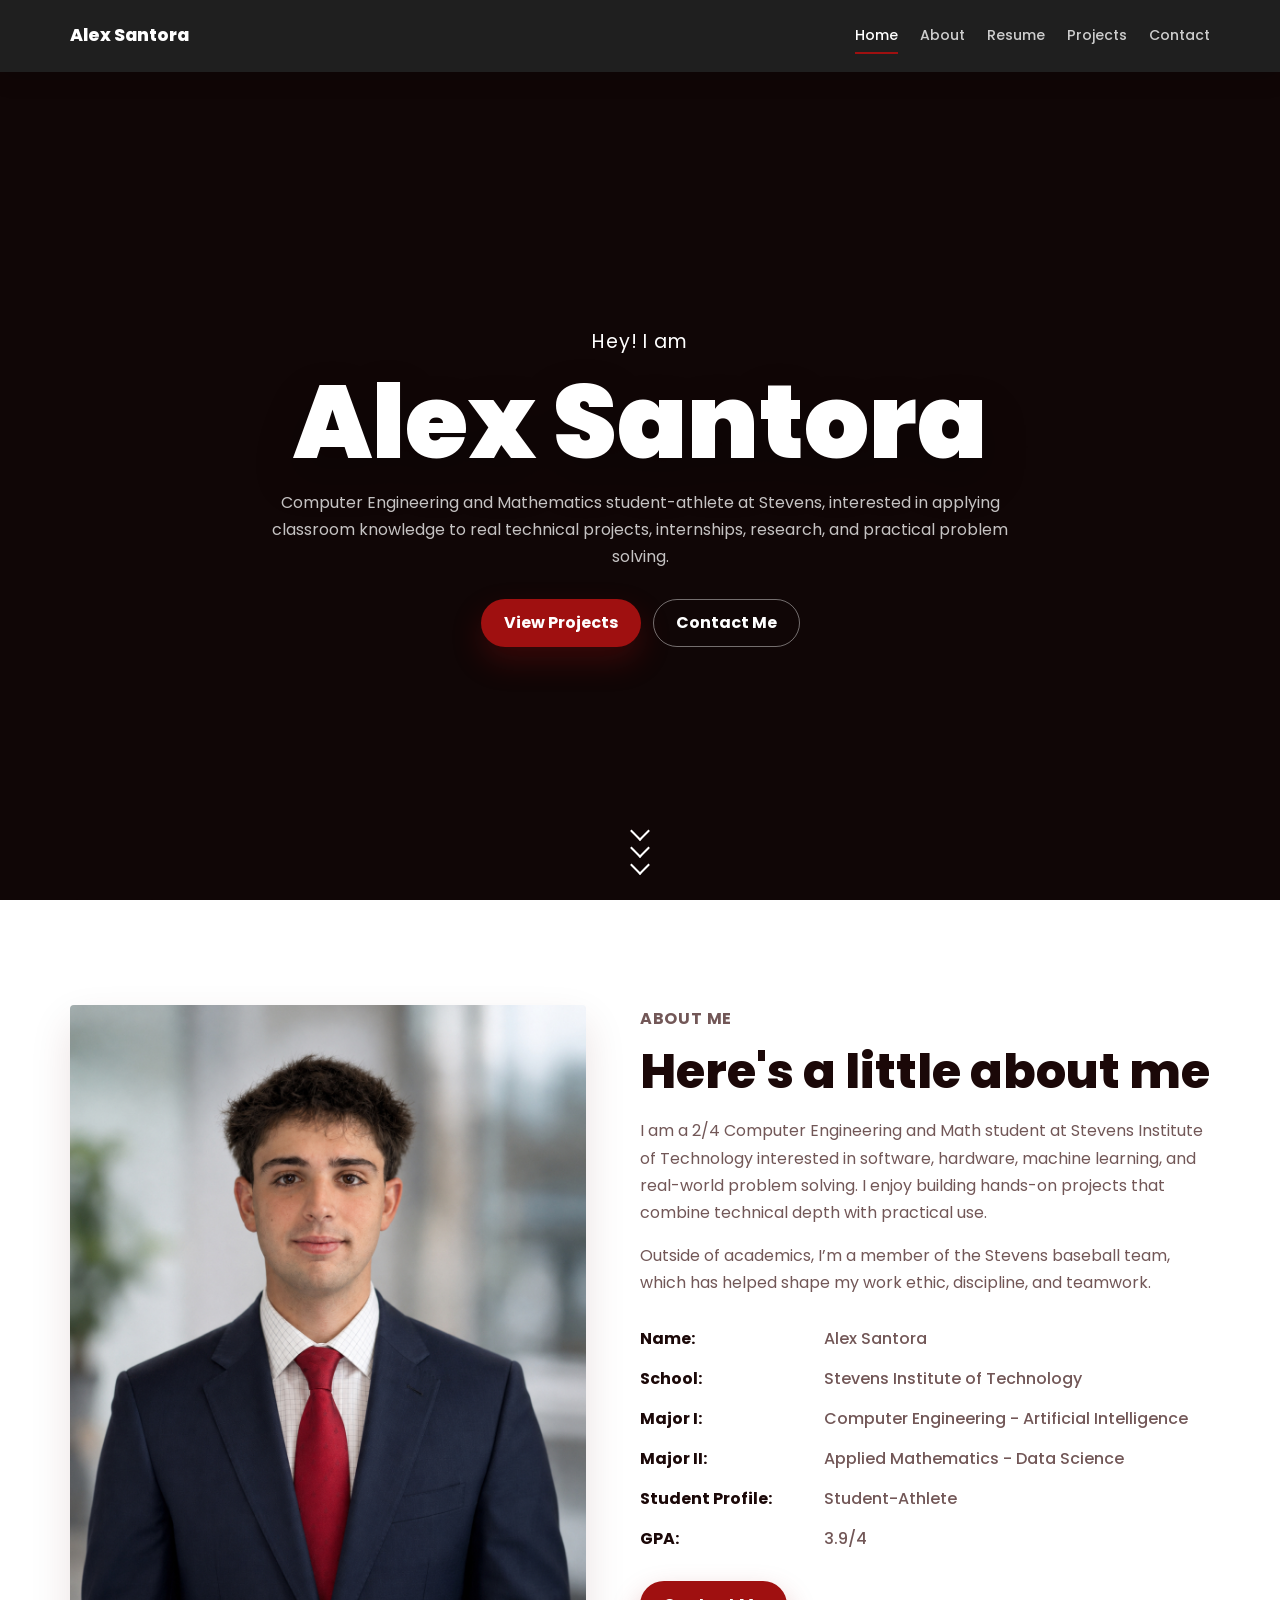
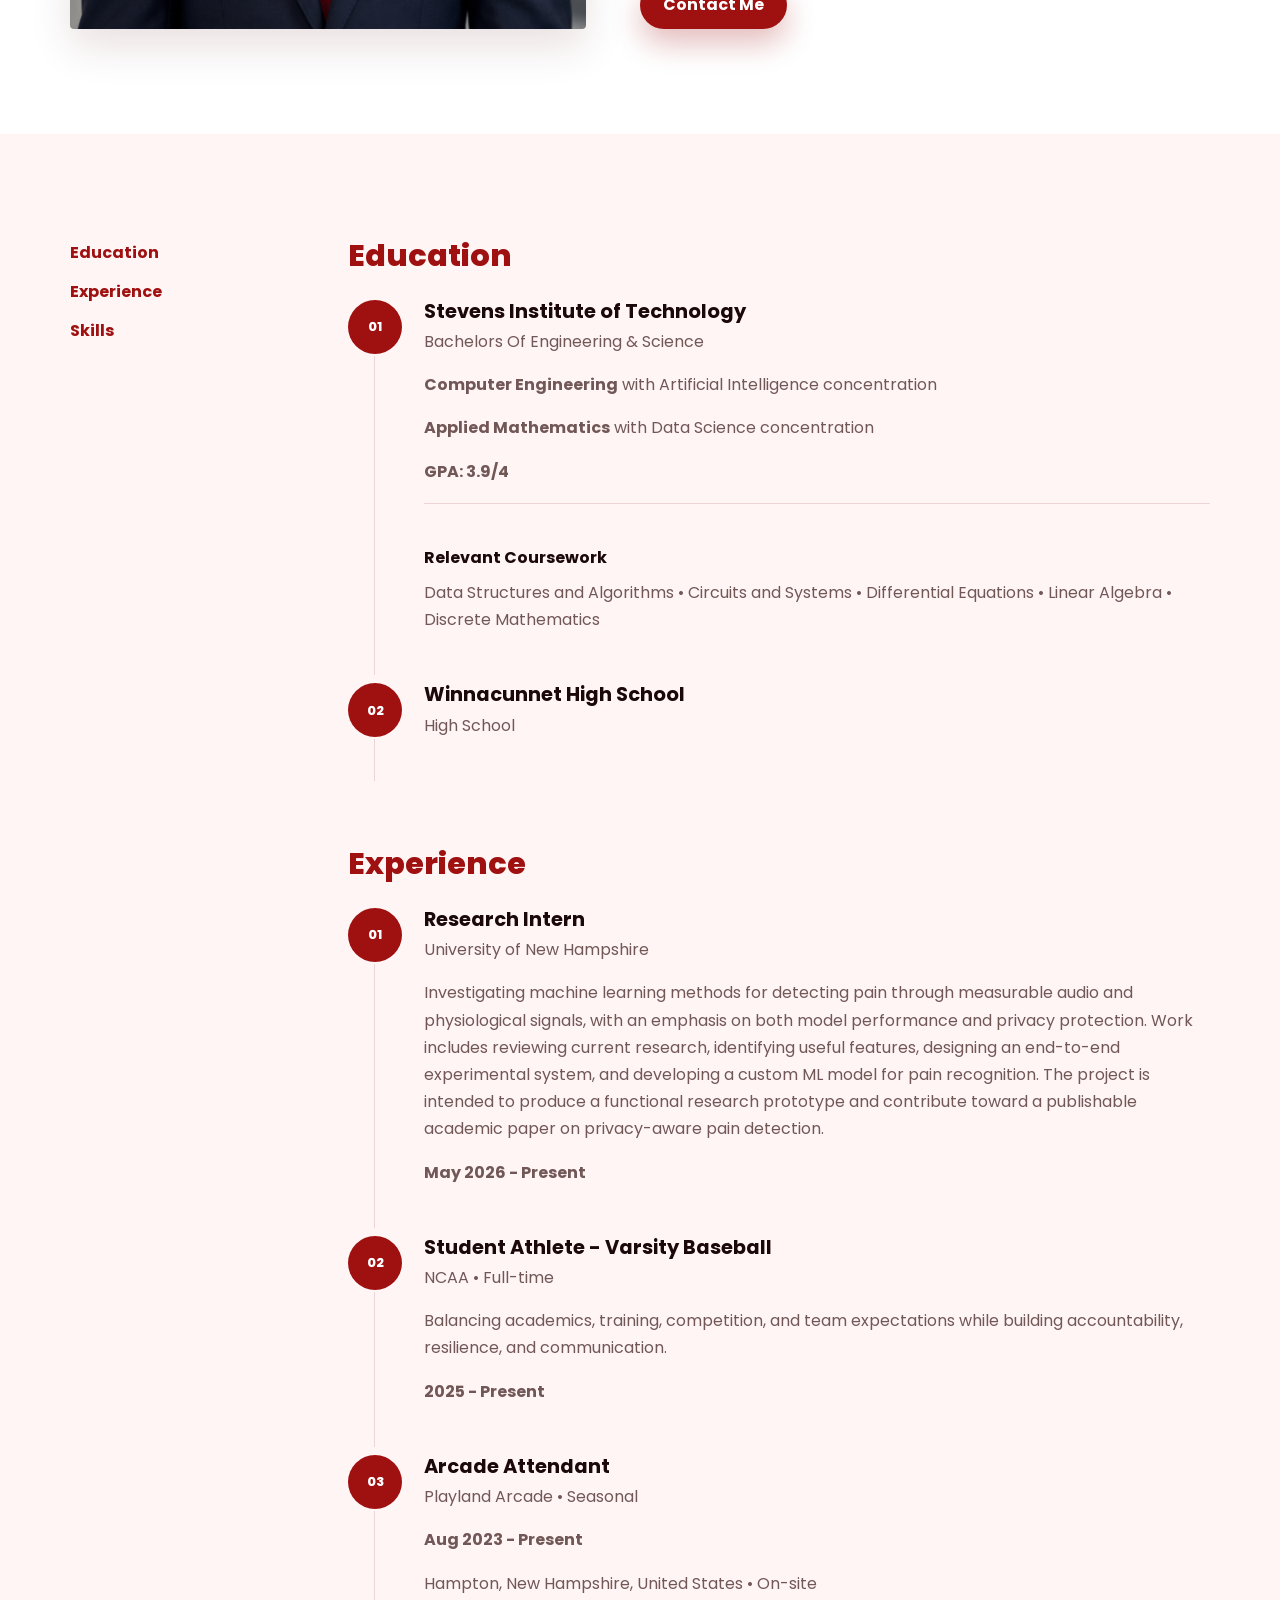
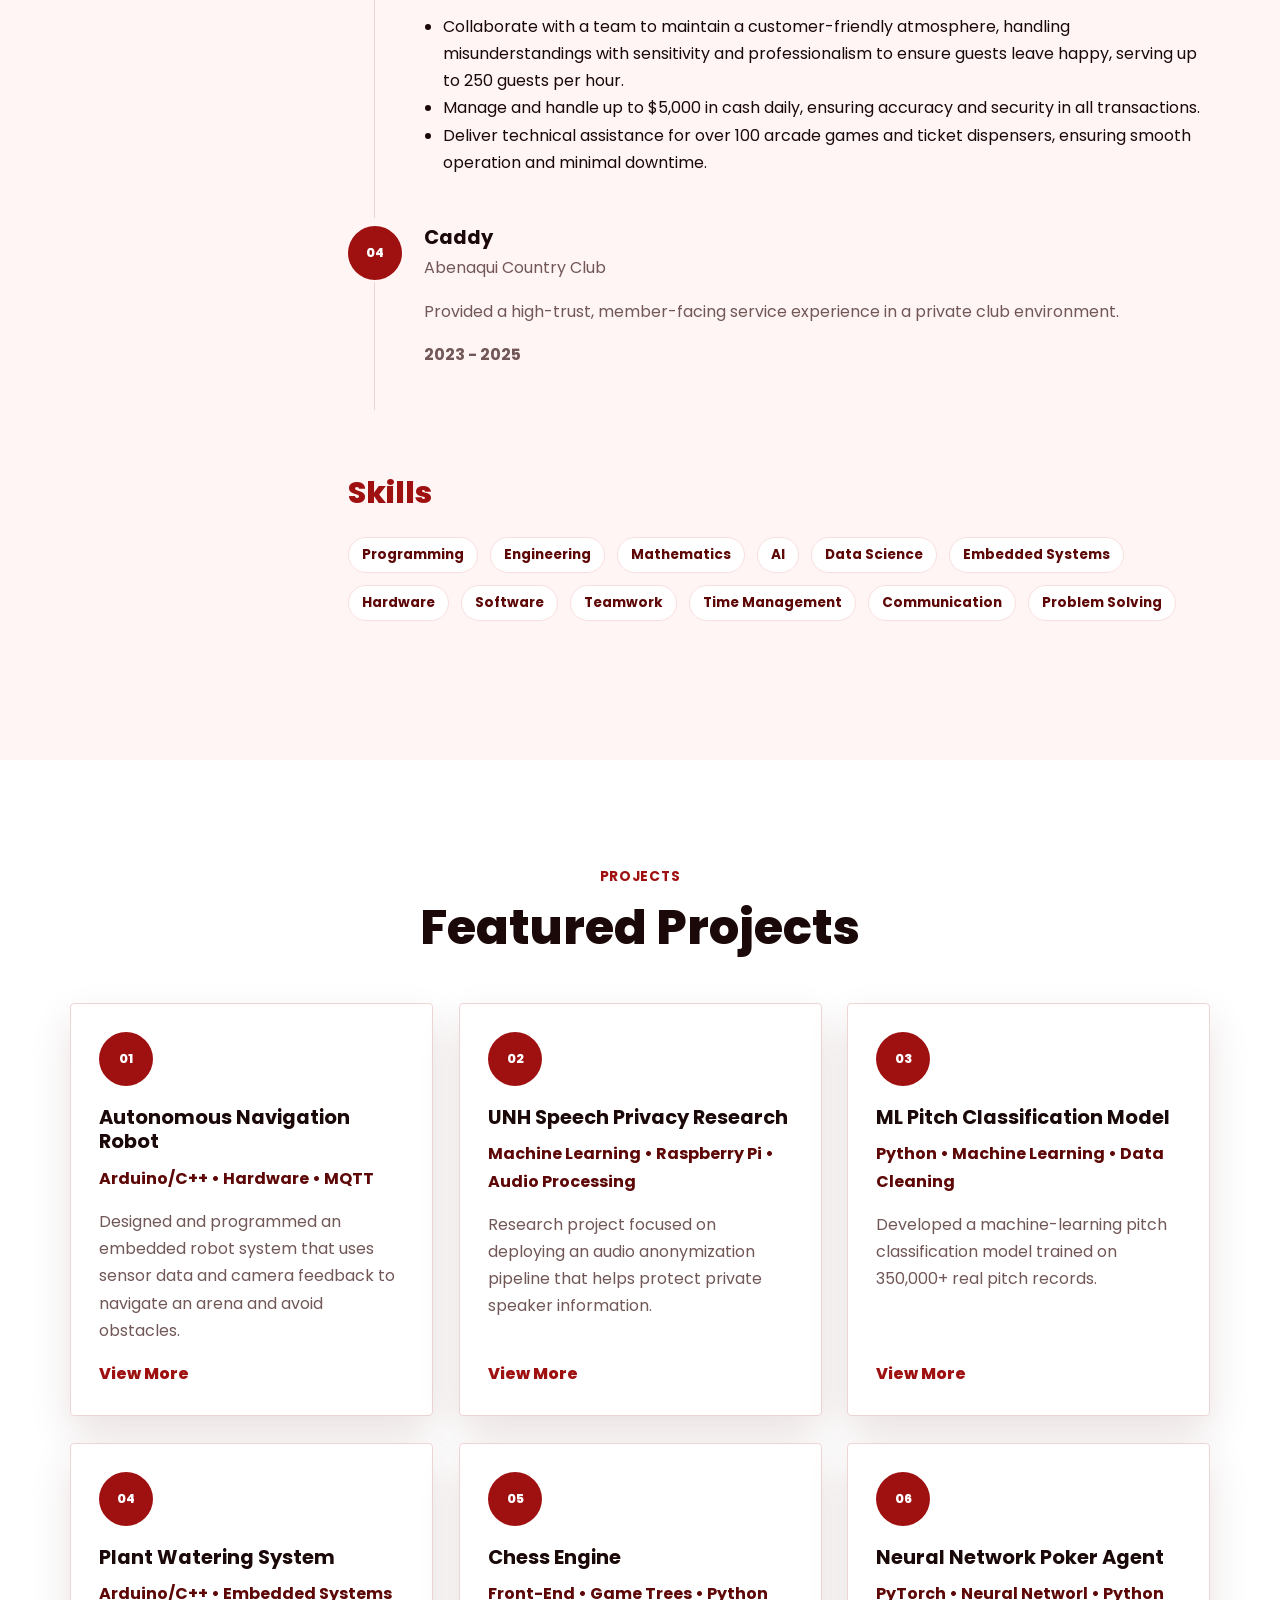
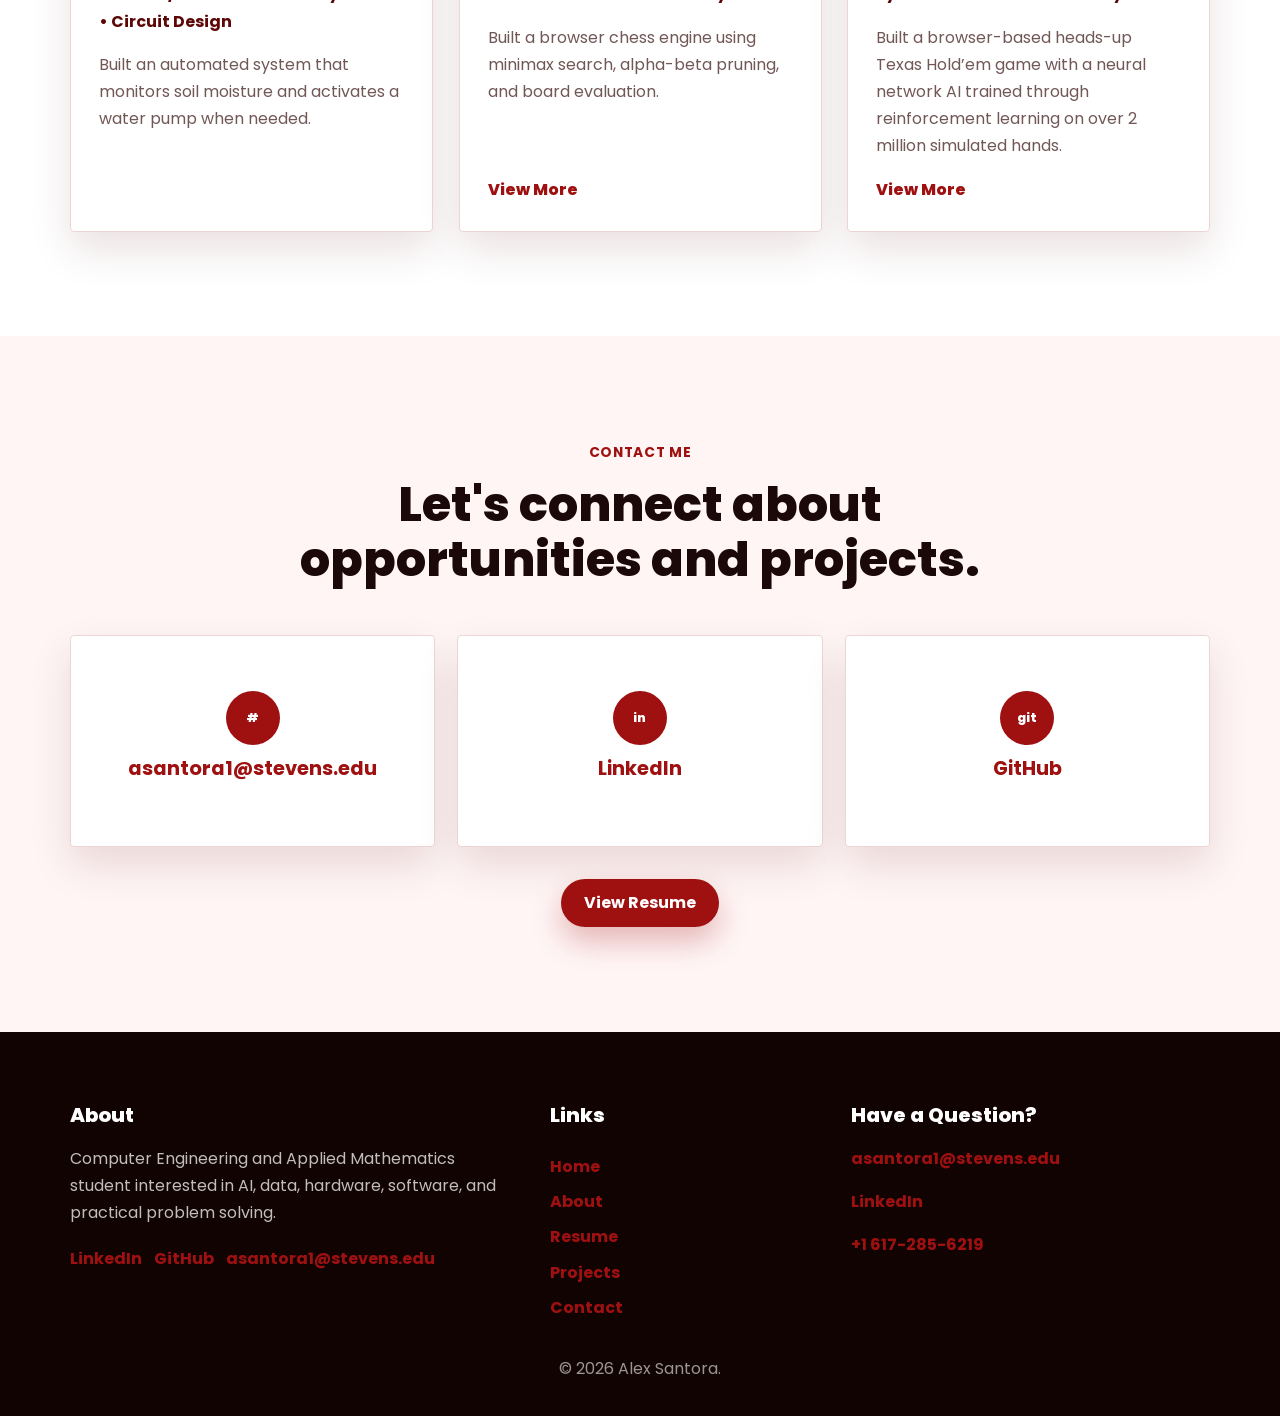
==== commit 1329e5b7: "Update Resume" ====
--- a/index.html
+++ b/index.html
@@ -189,7 +189,7 @@
 
         </div>
         <div class="contact-actions reveal">
-          <a class="btn primary" href="media/1-1-2026.pdf" target="_blank" rel="noopener">View Resume</a>
+          <a class="btn primary" href="media/6-17-2026.pdf" target="_blank" rel="noopener">View Resume</a>
         </div>
     
       </div>
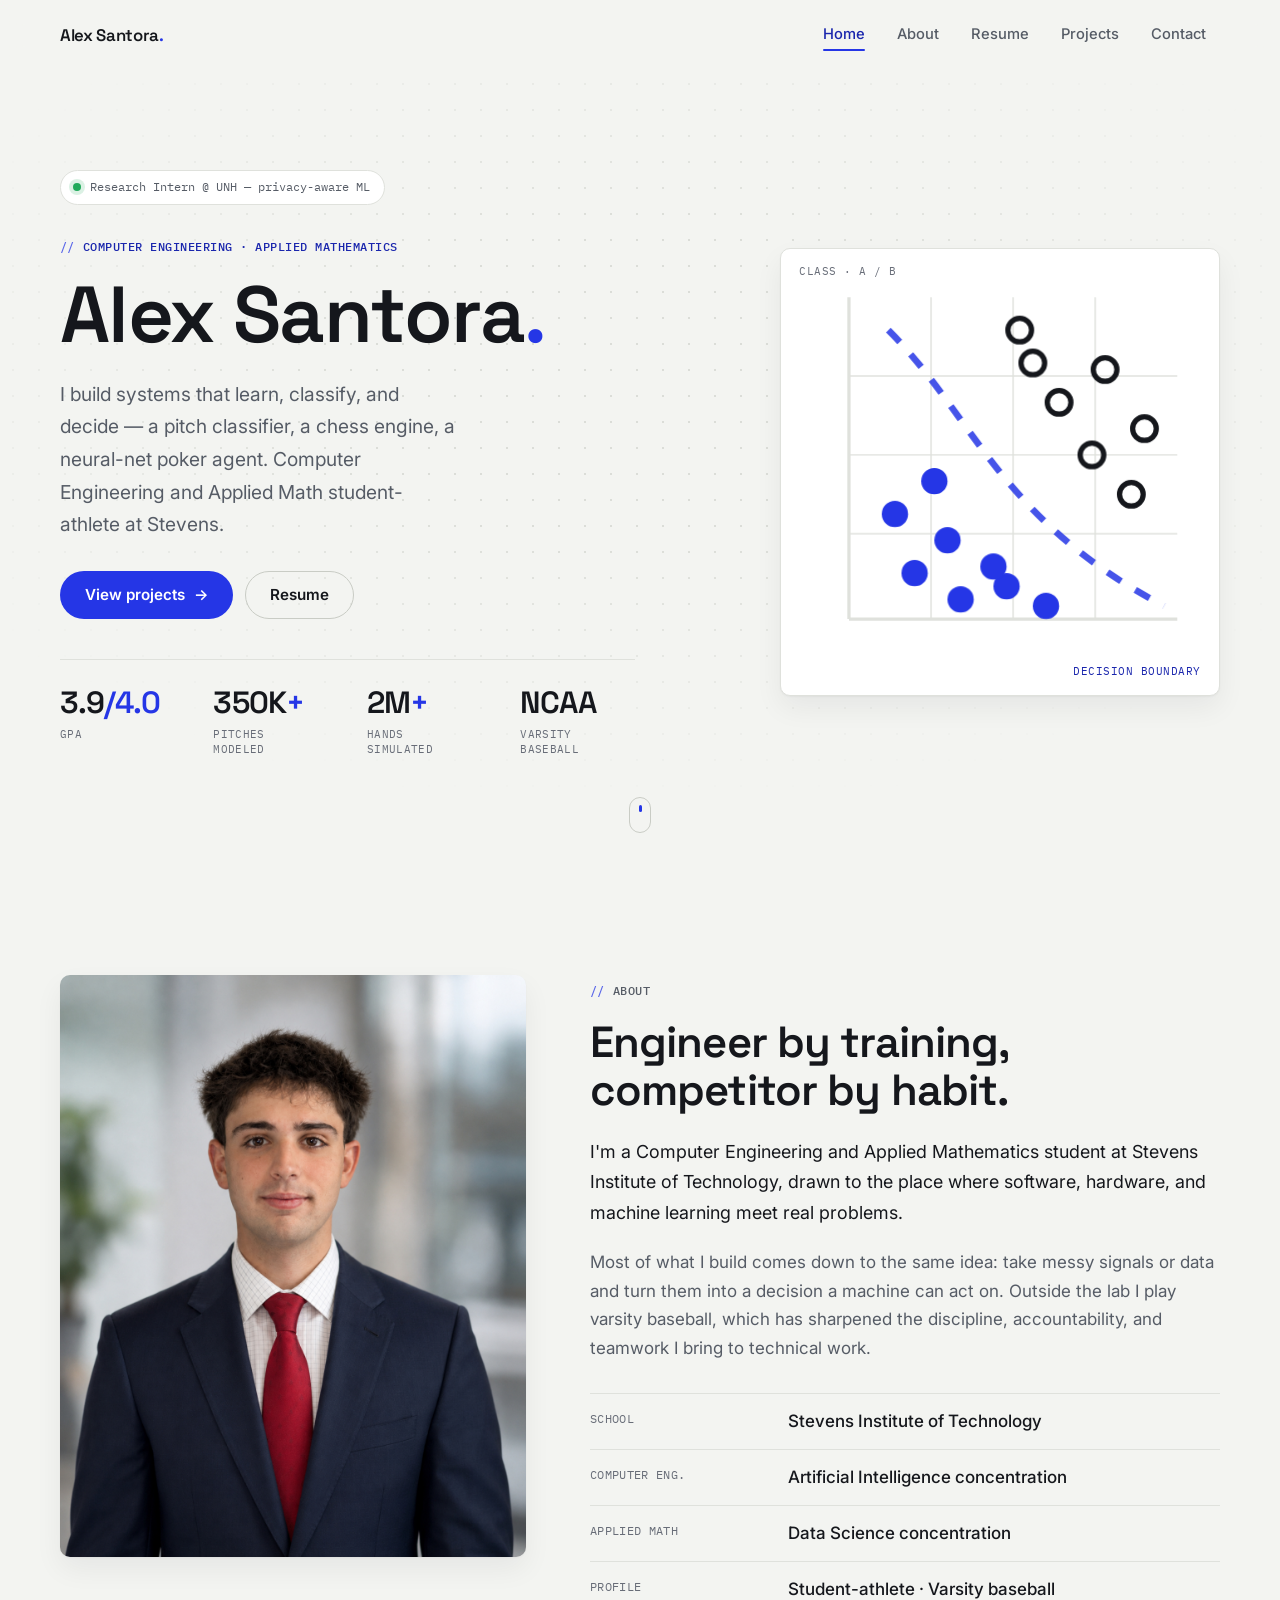
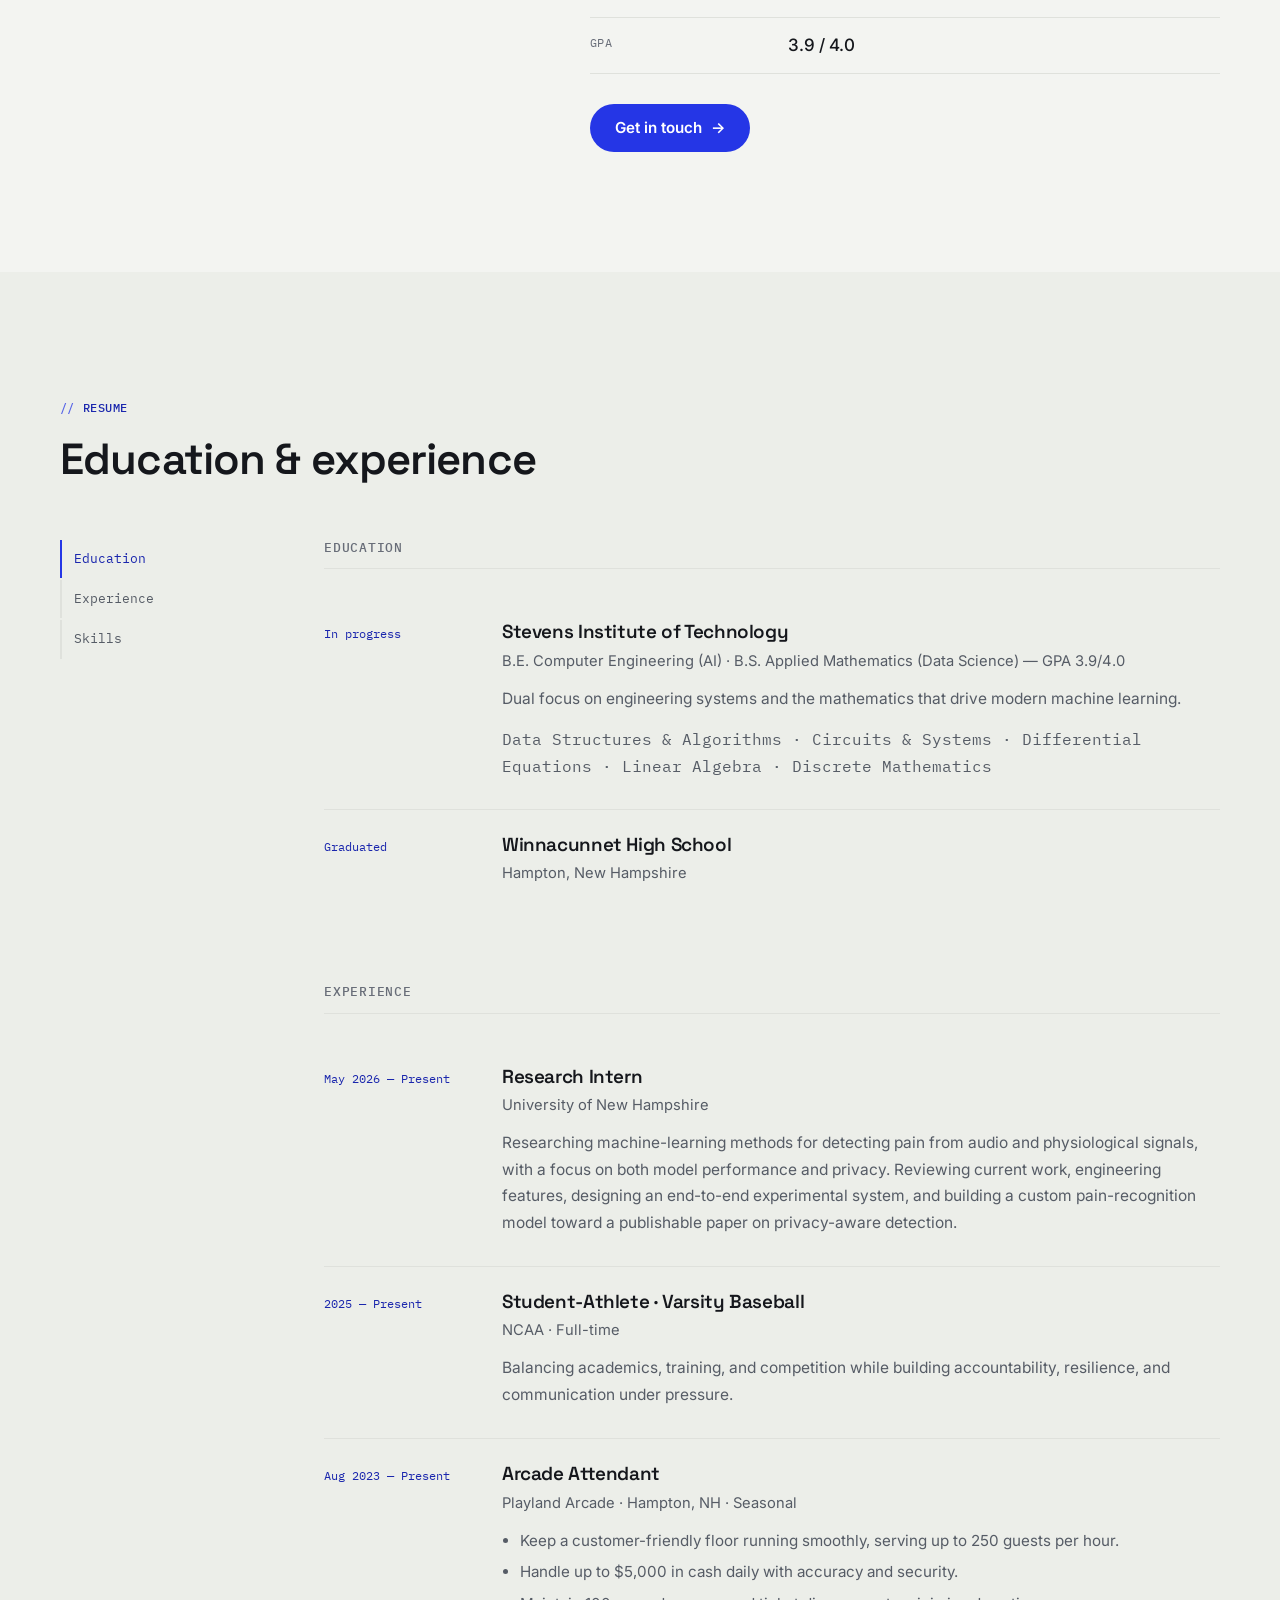
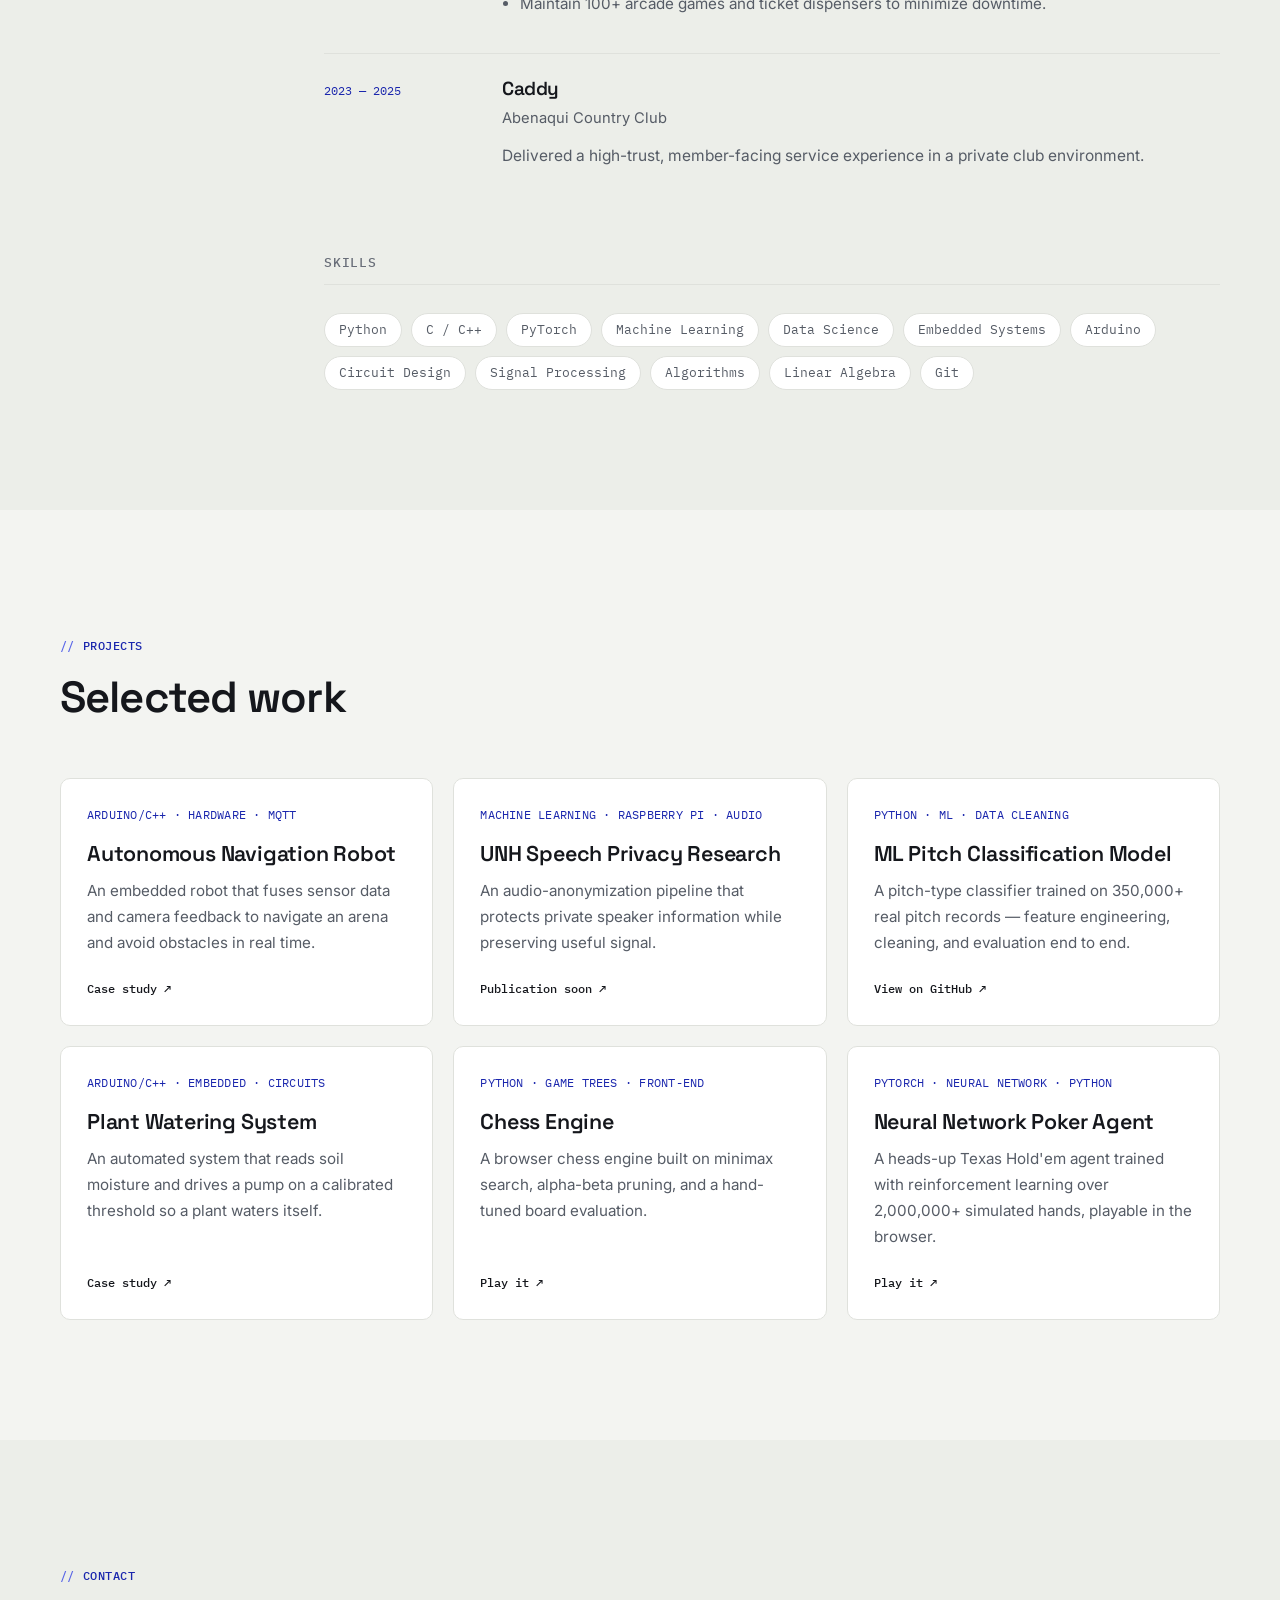
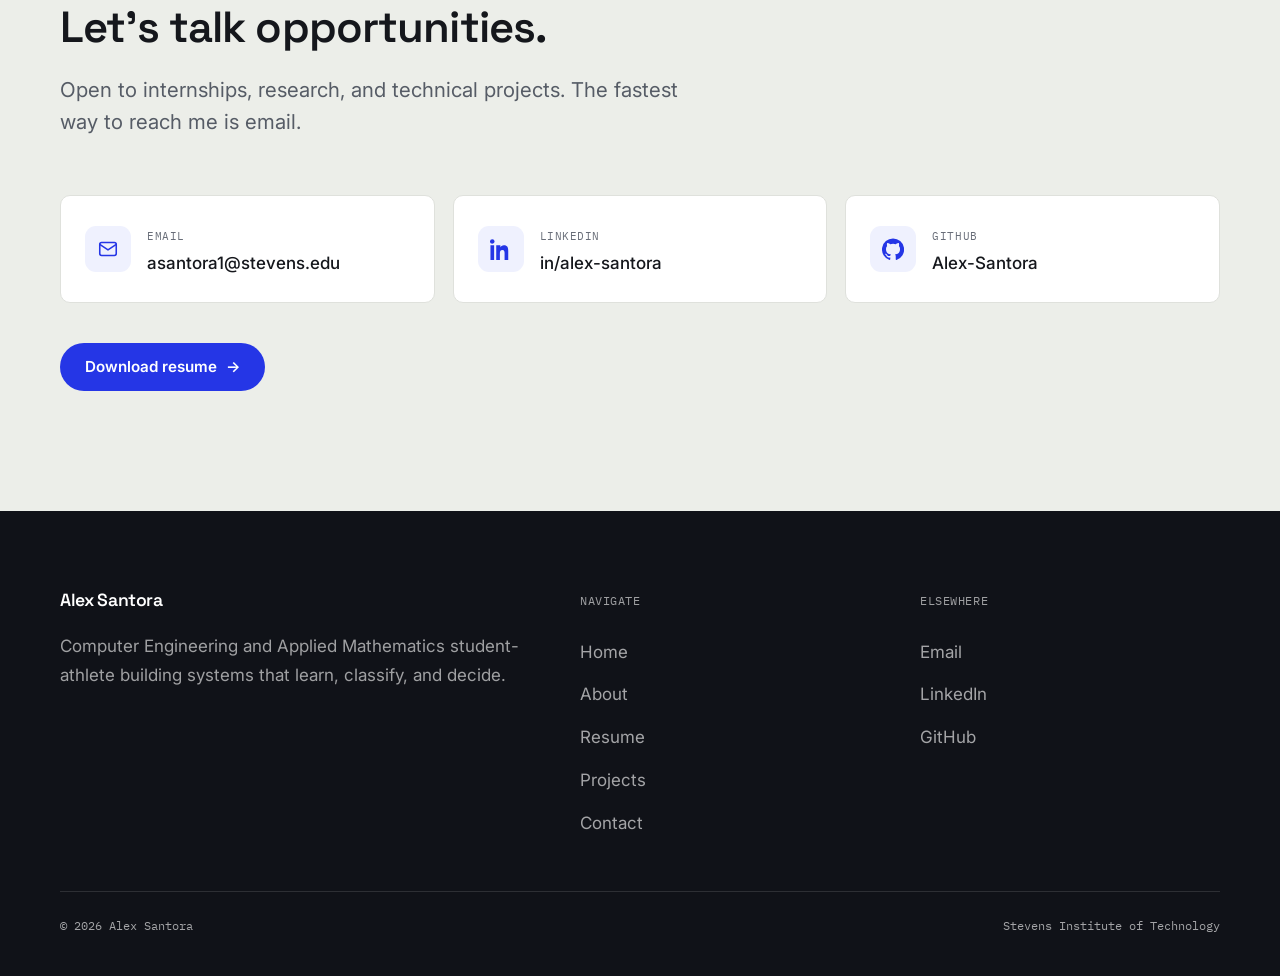
==== commit af66f103: "Refactor frontend: clean, professional design system + disciplined scroll motion - New 'drafting tab" ====
--- a/index.html
+++ b/index.html
@@ -3,226 +3,326 @@
 <head>
   <meta charset="UTF-8">
   <meta name="viewport" content="width=device-width, initial-scale=1.0">
-  <title>Alex Santora | Student Portfolio</title>
+  <title>Alex Santora — Computer Engineering & Applied Math</title>
+  <meta name="description" content="Alex Santora — Computer Engineering (AI) and Applied Mathematics (Data Science) student-athlete at Stevens. I build systems that learn, classify, and decide.">
   <link rel="preconnect" href="https://fonts.googleapis.com">
   <link rel="preconnect" href="https://fonts.gstatic.com" crossorigin>
-  <link href="https://fonts.googleapis.com/css2?family=Poppins:wght@300;400;500;600;700;800;900&display=swap" rel="stylesheet">
+  <link href="https://fonts.googleapis.com/css2?family=Space+Grotesk:wght@400;500;600;700&family=Inter:wght@400;500;600&family=IBM+Plex+Mono:wght@400;500&display=swap" rel="stylesheet">
+  <link rel="icon" href="favicon.svg" type="image/svg+xml">
   <link rel="stylesheet" href="style.css">
 </head>
 <body>
   <header class="site-header">
-    <nav class="navbar container" aria-label="Primary navigation">
-      <a class="brand" href="#home-section">Alex Santora</a>
-      <button class="nav-toggle" type="button" aria-label="Open navigation menu" aria-expanded="false"><span></span><span></span><span></span></button>
-      <ul class="nav-links">
-        <li><a class="active" href="#home-section">Home</a></li>
-        <li><a href="#about-section">About</a></li>
-        <li><a href="#resume-section">Resume</a></li>
-        <li><a href="#project-section">Projects</a></li>
-        <li><a href="#contact-section">Contact</a></li>
+    <nav class="navbar container" aria-label="Primary">
+      <a class="brand" href="#home">Alex Santora<span class="brand-mark">.</span></a>
+      <button class="nav-toggle" type="button" aria-label="Toggle navigation" aria-expanded="false" aria-controls="nav-links">
+        <span></span><span></span><span></span>
+      </button>
+      <ul class="nav-links" id="nav-links">
+        <li><a class="active" href="#home">Home</a></li>
+        <li><a href="#about">About</a></li>
+        <li><a href="#resume">Resume</a></li>
+        <li><a href="#projects">Projects</a></li>
+        <li><a href="#contact">Contact</a></li>
       </ul>
     </nav>
   </header>
 
   <main>
-    <section class="hero student-hero" id="home-section">
-      <div class="hero-particles" aria-hidden="true"></div>
+    <!-- ================= HERO ================= -->
+    <section class="hero" id="home">
       <div class="container hero-grid">
-        <div class="hero-copy reveal">
-          <p class="eyebrow">Hey! I am</p>
-          <h1>Alex Santora</h1>
-      
-          <p class="hero-text">
-            Computer Engineering and Mathematics student-athlete at Stevens, interested in applying classroom knowledge
-            to real technical projects, internships, research, and practical problem solving.
+        <div class="hero-copy">
+          <span class="hero-status reveal"><span class="dot" aria-hidden="true"></span>Research Intern @ UNH — privacy-aware ML</span>
+          <p class="eyebrow reveal" style="--d:60ms">Computer Engineering · Applied Mathematics</p>
+          <h1 class="reveal" style="--d:120ms">Alex Santora<span class="accent">.</span></h1>
+          <p class="hero-text reveal" style="--d:180ms">
+            I build systems that learn, classify, and decide — a pitch classifier, a chess engine,
+            a neural-net poker agent. Computer Engineering and Applied Math student-athlete at Stevens.
           </p>
-          <div class="hero-actions">
-            <a class="btn primary" href="#project-section">View Projects</a>
-            
-            <a class="btn ghost" href="#contact-section">Contact Me</a>
+          <div class="hero-actions reveal" style="--d:240ms">
+            <a class="btn primary" href="#projects">View projects <span class="arrow" aria-hidden="true">→</span></a>
+            <a class="btn ghost" href="media/6-17-2026.pdf" target="_blank" rel="noopener">Resume</a>
           </div>
-        </div>
-      </div>
-      <a class="scroll-cue" href="#about-section" aria-label="Scroll to about section"><span></span><span></span><span></span></a>
-    </section>
-
-    <section class="section about-section" id="about-section">
-      <div class="container about-layout">
+          <dl class="telemetry reveal" style="--d:300ms">
+            <div><dt>3.9<span class="unit">/4.0</span></dt><dd>GPA</dd></div>
+            <div><dt>350K<span class="unit">+</span></dt><dd>Pitches<br>modeled</dd></div>
+            <div><dt>2M<span class="unit">+</span></dt><dd>Hands<br>simulated</dd></div>
+            <div><dt>NCAA</dt><dd>Varsity<br>baseball</dd></div>
+          </dl>
+        </div>
+
+        <!-- signature: classification plot -->
+        <div class="hero-plot reveal" style="--d:200ms" aria-hidden="true">
+          <span class="plot-label tl">class · A / B</span>
+          <span class="plot-label br">decision boundary</span>
+          <svg class="plot-svg" viewBox="0 0 120 120" focusable="false">
+            <!-- grid -->
+            <line class="plot-grid" x1="14" y1="32" x2="114" y2="32"/>
+            <line class="plot-grid" x1="14" y1="56" x2="114" y2="56"/>
+            <line class="plot-grid" x1="14" y1="80" x2="114" y2="80"/>
+            <line class="plot-grid" x1="39" y1="8" x2="39" y2="106"/>
+            <line class="plot-grid" x1="64" y1="8" x2="64" y2="106"/>
+            <line class="plot-grid" x1="89" y1="8" x2="89" y2="106"/>
+            <!-- axes -->
+            <line class="plot-axis" x1="14" y1="8" x2="14" y2="106"/>
+            <line class="plot-axis" x1="14" y1="106" x2="114" y2="106"/>
+            <!-- decision boundary -->
+            <path class="plot-boundary" d="M 26 18 C 52 44, 60 76, 110 102"/>
+            <!-- class A (accent) -->
+            <circle class="plot-pt a" cx="34" cy="92" r="4" style="animation-delay:.40s"/>
+            <circle class="plot-pt a" cx="48" cy="100" r="4" style="animation-delay:.45s"/>
+            <circle class="plot-pt a" cx="62" cy="96" r="4" style="animation-delay:.50s"/>
+            <circle class="plot-pt a" cx="28" cy="74" r="4" style="animation-delay:.55s"/>
+            <circle class="plot-pt a" cx="44" cy="82" r="4" style="animation-delay:.60s"/>
+            <circle class="plot-pt a" cx="58" cy="90" r="4" style="animation-delay:.65s"/>
+            <circle class="plot-pt a" cx="40" cy="64" r="4" style="animation-delay:.70s"/>
+            <circle class="plot-pt a" cx="74" cy="102" r="4" style="animation-delay:.75s"/>
+            <!-- class B (hollow) -->
+            <circle class="plot-pt b" cx="78" cy="40" r="3.6" style="animation-delay:.50s"/>
+            <circle class="plot-pt b" cx="92" cy="30" r="3.6" style="animation-delay:.55s"/>
+            <circle class="plot-pt b" cx="104" cy="48" r="3.6" style="animation-delay:.60s"/>
+            <circle class="plot-pt b" cx="70" cy="28" r="3.6" style="animation-delay:.65s"/>
+            <circle class="plot-pt b" cx="88" cy="56" r="3.6" style="animation-delay:.70s"/>
+            <circle class="plot-pt b" cx="100" cy="68" r="3.6" style="animation-delay:.75s"/>
+            <circle class="plot-pt b" cx="66" cy="18" r="3.6" style="animation-delay:.80s"/>
+          </svg>
+        </div>
+      </div>
+      <a class="scroll-cue" href="#about" aria-label="Scroll to about"></a>
+    </section>
+
+    <!-- ================= ABOUT ================= -->
+    <section class="section" id="about">
+      <div class="container about-grid">
         <div class="profile-photo reveal" data-profile-photo="images/me.jpeg">
-          <span>Add Profile Photo</span>
-        </div>
-        <article class="about-copy reveal">
-          <p class="eyebrow">About Me</p>
-          <h2>Here's a little about me</h2>
-          <p>I am a 2/4 Computer Engineering and Math student at Stevens Institute of Technology interested in software, hardware, machine learning, and real-world problem solving. I enjoy building hands-on projects that combine technical depth with practical use.</p>
-          <p>Outside of academics, I’m a member of the Stevens baseball team, which has helped shape my work ethic, discipline, and teamwork.</p>
-          <ul class="about-info">
-            <li><span>Name:</span><strong>Alex Santora</strong></li>
-            <li><span>School:</span><strong>Stevens Institute of Technology</strong></li>
-            <li><span>Major I:</span><strong>Computer Engineering - Artificial Intelligence</strong></li>
-            <li><span>Major II:</span><strong>Applied Mathematics - Data Science</strong></li>
-            <li><span>Student Profile:</span><strong>Student-Athlete</strong></li>
-            <li><span>GPA:</span><strong>3.9/4</strong></li>
+          <div class="fallback">portrait</div>
+        </div>
+        <div class="about-copy reveal" style="--d:80ms">
+          <p class="eyebrow">About</p>
+          <h2>Engineer by training,<br>competitor by habit.</h2>
+          <p class="opening">
+            I'm a Computer Engineering and Applied Mathematics student at Stevens Institute of Technology,
+            drawn to the place where software, hardware, and machine learning meet real problems.
+          </p>
+          <p>
+            Most of what I build comes down to the same idea: take messy signals or data and turn them into
+            a decision a machine can act on. Outside the lab I play varsity baseball, which has sharpened the
+            discipline, accountability, and teamwork I bring to technical work.
+          </p>
+          <ul class="spec-list">
+            <li><span class="k">School</span><span class="v">Stevens Institute of Technology</span></li>
+            <li><span class="k">Computer Eng.</span><span class="v">Artificial Intelligence concentration</span></li>
+            <li><span class="k">Applied Math</span><span class="v">Data Science concentration</span></li>
+            <li><span class="k">Profile</span><span class="v">Student-athlete · Varsity baseball</span></li>
+            <li><span class="k">GPA</span><span class="v">3.9 / 4.0</span></li>
           </ul>
-          <a class="btn primary" href="#contact-section">Contact Me</a>
-        </article>
-      </div>
-    </section>
-
-    <section class="section resume-section" id="resume-section">
-      <div class="container resume-shell">
-        <aside class="resume-nav reveal" aria-label="Resume sections">
-          <a href="#education">Education</a>
-          <a href="#experience">Experience</a>
-          <a href="#skills">Skills</a>
-        </aside>
-
-        <div class="resume-content">
-          <div class="resume-page reveal" id="education">
-            <h2 class="heading">Education</h2>
-            <article class="resume-wrap">
-              <div class="resume-icon">01</div>
-              <div>
-                <h3>Stevens Institute of Technology</h3>
-                <p class="position">Bachelors Of Engineering & Science</p>
-                <p><strong>Computer Engineering</strong> with Artificial Intelligence concentration</p>
-                <p><strong>Applied Mathematics</strong> with Data Science concentration</p>
-                <p class="date">GPA: 3.9/4</p>
-                <div class="resume-subsection">
-                  <h4>Relevant Coursework</h4>
-                  <p>Data Structures and Algorithms &bull; Circuits and Systems &bull; Differential Equations &bull; Linear Algebra &bull; Discrete Mathematics</p>
-                </div>
+          <a class="btn primary" href="#contact">Get in touch <span class="arrow" aria-hidden="true">→</span></a>
+        </div>
+      </div>
+    </section>
+
+    <!-- ================= RESUME ================= -->
+    <section class="section section-sunk" id="resume">
+      <div class="container">
+        <div class="section-head reveal">
+          <p class="eyebrow">Resume</p>
+          <h2>Education &amp; experience</h2>
+        </div>
+
+        <div class="resume-shell">
+          <nav class="resume-nav reveal" aria-label="Resume sections">
+            <a href="#education">Education</a>
+            <a href="#experience">Experience</a>
+            <a href="#skills">Skills</a>
+          </nav>
+
+          <div class="resume-content">
+            <div class="resume-block reveal" id="education">
+              <h3 class="block-title">Education</h3>
+              <div class="timeline">
+                <article class="entry">
+                  <div class="when">In progress</div>
+                  <div>
+                    <h4>Stevens Institute of Technology</h4>
+                    <p class="org">B.E. Computer Engineering (AI) · B.S. Applied Mathematics (Data Science) — GPA 3.9/4.0</p>
+                    <p>Dual focus on engineering systems and the mathematics that drive modern machine learning.</p>
+                    <p class="coursework">Data Structures &amp; Algorithms · Circuits &amp; Systems · Differential Equations · Linear Algebra · Discrete Mathematics</p>
+                  </div>
+                </article>
+                <article class="entry">
+                  <div class="when">Graduated</div>
+                  <div>
+                    <h4>Winnacunnet High School</h4>
+                    <p class="org">Hampton, New Hampshire</p>
+                  </div>
+                </article>
               </div>
-            </article>
-            <article class="resume-wrap">
-              <div class="resume-icon">02</div>
-              <div>
-                <h3>Winnacunnet High School</h3>
-                <p class="position">High School</p>
-                <p></p>
+            </div>
+
+            <div class="resume-block reveal" id="experience">
+              <h3 class="block-title">Experience</h3>
+              <div class="timeline">
+                <article class="entry">
+                  <div class="when">May 2026 — Present</div>
+                  <div>
+                    <h4>Research Intern</h4>
+                    <p class="org">University of New Hampshire</p>
+                    <p>Researching machine-learning methods for detecting pain from audio and physiological signals, with a focus on both model performance and privacy. Reviewing current work, engineering features, designing an end-to-end experimental system, and building a custom pain-recognition model toward a publishable paper on privacy-aware detection.</p>
+                  </div>
+                </article>
+                <article class="entry">
+                  <div class="when">2025 — Present</div>
+                  <div>
+                    <h4>Student-Athlete · Varsity Baseball</h4>
+                    <p class="org">NCAA · Full-time</p>
+                    <p>Balancing academics, training, and competition while building accountability, resilience, and communication under pressure.</p>
+                  </div>
+                </article>
+                <article class="entry">
+                  <div class="when">Aug 2023 — Present</div>
+                  <div>
+                    <h4>Arcade Attendant</h4>
+                    <p class="org">Playland Arcade · Hampton, NH · Seasonal</p>
+                    <ul>
+                      <li>Keep a customer-friendly floor running smoothly, serving up to 250 guests per hour.</li>
+                      <li>Handle up to $5,000 in cash daily with accuracy and security.</li>
+                      <li>Maintain 100+ arcade games and ticket dispensers to minimize downtime.</li>
+                    </ul>
+                  </div>
+                </article>
+                <article class="entry">
+                  <div class="when">2023 — 2025</div>
+                  <div>
+                    <h4>Caddy</h4>
+                    <p class="org">Abenaqui Country Club</p>
+                    <p>Delivered a high-trust, member-facing service experience in a private club environment.</p>
+                  </div>
+                </article>
               </div>
-            </article>
-          </div>
-
-          <div class="resume-page reveal" id="experience">
-            <h2 class="heading">Experience</h2>
-            <article class="resume-wrap">
-              <div class="resume-icon">01</div>
-              <div>
-                <h3>Research Intern</h3>
-                <p class="position">University of New Hampshire</p>
-                <p>Investigating machine learning methods for detecting pain through measurable audio and physiological signals, with an emphasis on both model performance and privacy protection. Work includes reviewing current research, identifying useful features, designing an end-to-end experimental system, and developing a custom ML model for pain recognition. The project is intended to produce a functional research prototype and contribute toward a publishable academic paper on privacy-aware pain detection.</p>
-                <p class="date">May 2026 - Present</p>
+            </div>
+
+            <div class="resume-block reveal" id="skills">
+              <h3 class="block-title">Skills</h3>
+              <div class="skill-tags">
+                <span>Python</span><span>C / C++</span><span>PyTorch</span><span>Machine Learning</span>
+                <span>Data Science</span><span>Embedded Systems</span><span>Arduino</span><span>Circuit Design</span>
+                <span>Signal Processing</span><span>Algorithms</span><span>Linear Algebra</span><span>Git</span>
               </div>
-            </article>
-            <article class="resume-wrap">
-              <div class="resume-icon">02</div>
-              <div>
-                <h3>Student Athlete - Varsity Baseball</h3>
-                <p class="position">NCAA &bull; Full-time</p>
-                <p>Balancing academics, training, competition, and team expectations while building accountability, resilience, and communication.</p>
-                <p class="date">2025 - Present</p>
-              </div>
-            </article>
-            <article class="resume-wrap">
-              <div class="resume-icon">03</div>
-              <div>
-                <h3>Arcade Attendant</h3>
-                <p class="position">Playland Arcade &bull; Seasonal</p>
-                <p class="date">Aug 2023 - Present</p>
-                <p>Hampton, New Hampshire, United States &bull; On-site</p>
-                <ul>
-                  <li>Collaborate with a team to maintain a customer-friendly atmosphere, handling misunderstandings with sensitivity and professionalism to ensure guests leave happy, serving up to 250 guests per hour.</li>
-                  <li>Manage and handle up to $5,000 in cash daily, ensuring accuracy and security in all transactions.</li>
-                  <li>Deliver technical assistance for over 100 arcade games and ticket dispensers, ensuring smooth operation and minimal downtime.</li>
-                </ul>
-              </div>
-            </article>
-            <article class="resume-wrap">
-              <div class="resume-icon">04</div>
-              <div>
-                <h3>Caddy</h3>
-                <p class="position">Abenaqui Country Club</p>
-                <p>Provided a high-trust, member-facing service experience in a private club environment.</p>
-                <p class="date">2023 - 2025</p>
-              </div>
-            </article>
-          </div>
-
-          <div class="resume-page reveal" id="skills">
-            <h2 class="heading">Skills</h2>
-            <div class="skill-badges">
-              <span>Programming</span><span>Engineering</span><span>Mathematics</span><span>AI</span><span>Data Science</span><span>Embedded Systems</span><span>Hardware</span><span>Software</span><span>Teamwork</span><span>Time Management</span><span>Communication</span><span>Problem Solving</span>
             </div>
           </div>
         </div>
       </div>
     </section>
 
-    <section class="section projects-section" id="project-section">
+    <!-- ================= PROJECTS ================= -->
+    <section class="section" id="projects">
       <div class="container">
-        <div class="section-heading reveal">
+        <div class="section-head reveal">
           <p class="eyebrow">Projects</p>
-          <h2>Featured Projects</h2>
+          <h2>Selected work</h2>
         </div>
         <div class="project-grid">
-          <article class="project-card reveal"><a href="project-one.html"><span class="project-icon">01</span><h3>Autonomous Navigation Robot</h3><p><strong>Arduino/C++ &bull; Hardware &bull; MQTT</strong></p><p>Designed and programmed an embedded robot system that uses sensor data and camera feedback to navigate an arena and avoid obstacles.</p><span class="more-link">View More</span></a></article>
-          <article class="project-card reveal"><a href="project-two.html"><span class="project-icon">02</span><h3>UNH Speech Privacy Research</h3><p><strong>Machine Learning &bull; Raspberry Pi &bull; Audio Processing</strong></p><p>Research project focused on deploying an audio anonymization pipeline that helps protect private speaker information.</p><span class="more-link">View More</span></a></article>
-          <article class="project-card reveal"><a href="https://github.com/Alex-Santora/Baseball-Pitch-Classification-Model" target="_blank" rel="noopener"><span class="project-icon">03</span><h3>ML Pitch Classification Model</h3><p><strong>Python &bull; Machine Learning &bull; Data Cleaning</strong></p><p>Developed a machine-learning pitch classification model trained on 350,000+ real pitch records.</p><span class="more-link">View More</span></a></article>
-          <article class="project-card reveal"><span class="project-icon">04</span><h3>Plant Watering System</h3><p><strong>Arduino/C++ &bull; Embedded Systems &bull; Circuit Design</strong></p><p>Built an automated system that monitors soil moisture and activates a water pump when needed.</p></article>
-          <article class="project-card reveal"><a href="https://alex-santora.github.io/Chess-Engine/" target="_blank" rel="noopener"><span class="project-icon">05</span><h3>Chess Engine</h3><p><strong>Front-End &bull; Game Trees &bull; Python</strong></p><p>Built a browser chess engine using minimax search, alpha-beta pruning, and board evaluation.</p><span class="more-link">View More</span></a></article>
-          <article class="project-card reveal"><a href="https://alex-santora.github.io/Neural-Network-GTO/" target="_blank" rel="noopener"><span class="project-icon">06</span><h3>Neural Network Poker Agent</h3><p><strong>PyTorch &bull; Neural Networl &bull; Python</strong></p><p>Built a browser-based heads-up Texas Hold’em game with a neural network AI trained through reinforcement learning on over 2 million simulated hands.</p><span class="more-link">View More</span></a></article>
-        </div>
-      </div>
-    </section>
-
-    <section class="section contact-section" id="contact-section">
+          <a class="project-card reveal" href="project-one.html">
+            <p class="stack">Arduino/C++ · Hardware · MQTT</p>
+            <h3>Autonomous Navigation Robot</h3>
+            <p>An embedded robot that fuses sensor data and camera feedback to navigate an arena and avoid obstacles in real time.</p>
+            <span class="view">Case study <span class="arrow" aria-hidden="true">↗</span></span>
+          </a>
+          <a class="project-card reveal" style="--d:60ms" href="project-two.html">
+            <p class="stack">Machine Learning · Raspberry Pi · Audio</p>
+            <h3>UNH Speech Privacy Research</h3>
+            <p>An audio-anonymization pipeline that protects private speaker information while preserving useful signal.</p>
+            <span class="view">Publication soon <span class="arrow" aria-hidden="true">↗</span></span>
+          </a>
+          <a class="project-card reveal" style="--d:120ms" href="https://github.com/Alex-Santora/Baseball-Pitch-Classification-Model" target="_blank" rel="noopener">
+            <p class="stack">Python · ML · Data Cleaning</p>
+            <h3>ML Pitch Classification Model</h3>
+            <p>A pitch-type classifier trained on 350,000+ real pitch records — feature engineering, cleaning, and evaluation end to end.</p>
+            <span class="view">View on GitHub <span class="arrow" aria-hidden="true">↗</span></span>
+          </a>
+          <a class="project-card reveal" href="project-four.html">
+            <p class="stack">Arduino/C++ · Embedded · Circuits</p>
+            <h3>Plant Watering System</h3>
+            <p>An automated system that reads soil moisture and drives a pump on a calibrated threshold so a plant waters itself.</p>
+            <span class="view">Case study <span class="arrow" aria-hidden="true">↗</span></span>
+          </a>
+          <a class="project-card reveal" style="--d:60ms" href="https://alex-santora.github.io/Chess-Engine/" target="_blank" rel="noopener">
+            <p class="stack">Python · Game Trees · Front-End</p>
+            <h3>Chess Engine</h3>
+            <p>A browser chess engine built on minimax search, alpha-beta pruning, and a hand-tuned board evaluation.</p>
+            <span class="view">Play it <span class="arrow" aria-hidden="true">↗</span></span>
+          </a>
+          <a class="project-card reveal" style="--d:120ms" href="https://alex-santora.github.io/Neural-Network-GTO/" target="_blank" rel="noopener">
+            <p class="stack">PyTorch · Neural Network · Python</p>
+            <h3>Neural Network Poker Agent</h3>
+            <p>A heads-up Texas Hold'em agent trained with reinforcement learning over 2,000,000+ simulated hands, playable in the browser.</p>
+            <span class="view">Play it <span class="arrow" aria-hidden="true">↗</span></span>
+          </a>
+        </div>
+      </div>
+    </section>
+
+    <!-- ================= CONTACT ================= -->
+    <section class="section section-sunk" id="contact">
       <div class="container">
-        <div class="section-heading reveal">
-          <p class="eyebrow">Contact Me</p>
-          <h2>Let's connect about opportunities and projects.</h2>
-        </div>
-        <div class="contact-info">
-          <article class="contact-card reveal"><a class="contact-card-link" href="mailto:asantora1@stevens.edu"><span class="contact-icon">#</span><h3>asantora1@stevens.edu</h3></a></article>
-          <article class="contact-card reveal"><a class="contact-card-link" href="https://www.linkedin.com/in/alex-santora" target="_blank" rel="noopener"><span class="contact-icon">in</span><h3>LinkedIn</h3></a></article>
-          <article class="contact-card reveal"><a class="contact-card-link" href="https://github.com/Alex-Santora" target="_blank" rel="noopener"><span class="contact-icon">git</span><h3>GitHub</h3></a></article>
-
-        </div>
-        <div class="contact-actions reveal">
-          <a class="btn primary" href="media/6-17-2026.pdf" target="_blank" rel="noopener">View Resume</a>
-        </div>
-    
+        <div class="section-head reveal">
+          <p class="eyebrow">Contact</p>
+          <h2>Let's talk opportunities.</h2>
+          <p class="lead">Open to internships, research, and technical projects. The fastest way to reach me is email.</p>
+        </div>
+        <div class="contact-grid">
+          <a class="contact-card reveal" href="mailto:asantora1@stevens.edu">
+            <span class="ic" aria-hidden="true">
+              <svg viewBox="0 0 24 24" fill="none" stroke="currentColor" stroke-width="1.7" stroke-linecap="round" stroke-linejoin="round"><rect x="3" y="5" width="18" height="14" rx="2"/><path d="m3 7 9 6 9-6"/></svg>
+            </span>
+            <span><span class="label">Email</span><br><span class="value">asantora1@stevens.edu</span></span>
+          </a>
+          <a class="contact-card reveal" style="--d:60ms" href="https://www.linkedin.com/in/alex-santora" target="_blank" rel="noopener">
+            <span class="ic" aria-hidden="true">
+              <svg viewBox="0 0 24 24" fill="currentColor"><path d="M4.98 3.5A2.5 2.5 0 1 1 0 3.51 2.5 2.5 0 0 1 4.98 3.5ZM.5 8h4V24h-4V8Zm7 0h3.8v2.2h.05c.53-1 1.83-2.2 3.77-2.2 4.03 0 4.78 2.65 4.78 6.1V24h-4v-7.1c0-1.7-.03-3.9-2.37-3.9-2.38 0-2.74 1.85-2.74 3.77V24h-4V8Z"/></svg>
+            </span>
+            <span><span class="label">LinkedIn</span><br><span class="value">in/alex-santora</span></span>
+          </a>
+          <a class="contact-card reveal" style="--d:120ms" href="https://github.com/Alex-Santora" target="_blank" rel="noopener">
+            <span class="ic" aria-hidden="true">
+              <svg viewBox="0 0 24 24" fill="currentColor"><path d="M12 .5a12 12 0 0 0-3.79 23.39c.6.11.82-.26.82-.58v-2c-3.34.73-4.04-1.61-4.04-1.61-.55-1.39-1.34-1.76-1.34-1.76-1.09-.75.08-.73.08-.73 1.2.08 1.84 1.24 1.84 1.24 1.07 1.83 2.81 1.3 3.5.99.1-.78.42-1.3.76-1.6-2.66-.3-5.47-1.33-5.47-5.93 0-1.31.47-2.38 1.24-3.22-.13-.3-.54-1.52.12-3.17 0 0 1-.32 3.3 1.23a11.5 11.5 0 0 1 6 0c2.3-1.55 3.3-1.23 3.3-1.23.66 1.65.25 2.87.12 3.17.77.84 1.23 1.91 1.23 3.22 0 4.61-2.81 5.62-5.49 5.92.43.37.81 1.1.81 2.22v3.29c0 .32.22.7.83.58A12 12 0 0 0 12 .5Z"/></svg>
+            </span>
+            <span><span class="label">GitHub</span><br><span class="value">Alex-Santora</span></span>
+          </a>
+        </div>
+        <a class="btn primary reveal" href="media/6-17-2026.pdf" target="_blank" rel="noopener">Download resume <span class="arrow" aria-hidden="true">→</span></a>
       </div>
     </section>
   </main>
 
   <footer class="site-footer">
-    <div class="container footer-columns">
-      <section>
-        <h2>About</h2>
-        <p>Computer Engineering and Applied Mathematics student interested in AI, data, hardware, software, and practical problem solving.</p>
-        <div class="footer-links">
+    <div class="container">
+      <div class="footer-top">
+        <div class="footer-col">
+          <h2>Alex Santora</h2>
+          <p>Computer Engineering and Applied Mathematics student-athlete building systems that learn, classify, and decide.</p>
+        </div>
+        <div class="footer-col">
+          <p class="foot-mono">Navigate</p>
+          <a href="#home">Home</a>
+          <a href="#about">About</a>
+          <a href="#resume">Resume</a>
+          <a href="#projects">Projects</a>
+          <a href="#contact">Contact</a>
+        </div>
+        <div class="footer-col">
+          <p class="foot-mono">Elsewhere</p>
+          <a href="mailto:asantora1@stevens.edu">Email</a>
           <a href="https://www.linkedin.com/in/alex-santora" target="_blank" rel="noopener">LinkedIn</a>
           <a href="https://github.com/Alex-Santora" target="_blank" rel="noopener">GitHub</a>
-          <a href="mailto:asantora1@stevens.edu">asantora1@stevens.edu</a>
-        </div>
-      </section>
-      <section>
-        <h2>Links</h2>
-        <a href="#home-section">Home</a>
-        <a href="#about-section">About</a>
-        <a href="#resume-section">Resume</a>
-        <a href="#project-section">Projects</a>
-        <a href="#contact-section">Contact</a>
-      </section>
-      <section>
-        <h2>Have a Question?</h2>
-        <p><a href="mailto:asantora1@stevens.edu">asantora1@stevens.edu</a></p>
-        <p><a href="https://www.linkedin.com/in/alex-santora" target="_blank" rel="noopener">LinkedIn</a></p>
-        <p><a>+1 617-285-6219</a></p>
-      </section>
+        </div>
+      </div>
+      <div class="footer-bottom">
+        <span>© 2026 Alex Santora</span>
+        <span>Stevens Institute of Technology</span>
+      </div>
     </div>
-    <p class="copyright">&copy; 2026 Alex Santora.</p>
   </footer>
 
   <script src="script.js"></script>
--- a/style.css
+++ b/style.css
@@ -1,1411 +1,945 @@
+/* ============================================================
+   Alex Santora — portfolio
+   Design system: "Drafting table"
+   Graphite ink on cool paper, one electric-indigo signal.
+   Display: Space Grotesk · Body: Inter · Data/labels: IBM Plex Mono
+   ============================================================ */
+
 :root {
-  --bg: #ffffff;
-  --surface: #ffffff;
-  --surface-soft: #fff5f5;
-  --ink: #1b0808;
-  --muted: #725757;
-  --accent: #9f1010;
-  --accent-dark: #5d0707;
-  --accent-soft: #f8dede;
-  --footer: #120303;
-  --line: #edd5d5;
-  --shadow: 0 18px 42px rgba(83, 7, 7, 0.12);
-  --radius: 4px;
-}
-
-* {
-  box-sizing: border-box;
-}
+  /* palette */
+  --paper:        #f3f4f1;   /* cool drafting paper */
+  --paper-sunk:   #eceee9;   /* recessed bands */
+  --surface:      #ffffff;
+  --ink:          #15171c;   /* graphite near-black */
+  --slate:        #565c66;   /* secondary text */
+  --slate-soft:   #686d78;   /* tertiary / captions — AA on paper & white */
+  --line:         #dfe1dc;   /* hairline rules */
+  --line-strong:  #c9ccc5;
+  --accent:       #2536e6;   /* electric indigo — the one signal */
+  --accent-ink:   #1a26ad;   /* accent for text/hover on light */
+  --accent-wash:  rgba(37, 54, 230, 0.07);
+  --footer:       #101218;   /* graphite anchor */
+
+  /* type */
+  --display: "Space Grotesk", "Inter", system-ui, sans-serif;
+  --body:    "Inter", system-ui, -apple-system, BlinkMacSystemFont, "Segoe UI", sans-serif;
+  --mono:    "IBM Plex Mono", ui-monospace, "SFMono-Regular", Menlo, monospace;
+
+  /* shape + motion */
+  --radius: 10px;
+  --radius-sm: 7px;
+  --shadow: 0 1px 2px rgba(21, 23, 28, 0.04), 0 12px 28px rgba(21, 23, 28, 0.06);
+  --shadow-lift: 0 2px 4px rgba(21, 23, 28, 0.05), 0 22px 48px rgba(21, 23, 28, 0.11);
+  --ease: cubic-bezier(0.22, 0.61, 0.36, 1);
+  --header-h: 70px;
+}
+
+* { box-sizing: border-box; }
 
 html {
   scroll-behavior: smooth;
+  scroll-padding-top: calc(var(--header-h) + 16px);
+  -webkit-text-size-adjust: 100%;
 }
 
 body {
   margin: 0;
   color: var(--ink);
-  background:
-    linear-gradient(180deg, rgba(255, 245, 245, 0.44), transparent 420px),
-    var(--bg);
-  font-family: "Poppins", system-ui, -apple-system, BlinkMacSystemFont, "Segoe UI", Arial, sans-serif;
+  background: var(--paper);
+  font-family: var(--body);
+  font-size: 17px;
   line-height: 1.7;
   text-rendering: optimizeLegibility;
   -webkit-font-smoothing: antialiased;
-}
-
-a {
-  color: inherit;
-  text-decoration: none;
-}
-
-::selection {
+  -moz-osx-font-smoothing: grayscale;
+}
+
+a { color: inherit; text-decoration: none; }
+
+::selection { color: #fff; background: var(--accent); }
+
+img, video, iframe, svg { max-width: 100%; }
+img, video { display: block; }
+
+:focus-visible {
+  outline: 2px solid var(--accent);
+  outline-offset: 3px;
+  border-radius: 3px;
+}
+
+/* ---------- layout primitives ---------- */
+
+.container {
+  width: min(1160px, calc(100% - 48px));
+  margin-inline: auto;
+}
+
+.section { padding: 120px 0; }
+.section-sunk { background: var(--paper-sunk); }
+
+.eyebrow {
+  display: inline-flex;
+  align-items: center;
+  gap: 8px;
+  margin: 0 0 18px;
+  color: var(--accent-ink);
+  font-family: var(--mono);
+  font-size: 0.78rem;
+  font-weight: 500;
+  letter-spacing: 0.04em;
+  text-transform: uppercase;
+}
+.eyebrow::before {
+  content: "//";
+  color: var(--accent);
+  opacity: 0.75;
+}
+
+.section-head {
+  max-width: 640px;
+  margin-bottom: 56px;
+}
+
+/* ---------- typography ---------- */
+
+h1, h2, h3, h4 {
+  font-family: var(--display);
+  font-weight: 600;
+  margin: 0 0 0.5em;
+  color: var(--ink);
+  letter-spacing: -0.02em;
+}
+
+h1 { font-size: clamp(2.9rem, 6.2vw, 5.1rem); line-height: 1.02; }
+h2 { font-size: clamp(1.95rem, 3.4vw, 2.8rem); line-height: 1.1; }
+h3 { font-size: 1.2rem; line-height: 1.3; letter-spacing: -0.01em; }
+h4 { font-size: 0.95rem; line-height: 1.4; }
+
+p { margin: 0 0 1.1em; }
+p:last-child { margin-bottom: 0; }
+
+.lead {
+  font-size: clamp(1.05rem, 1.6vw, 1.3rem);
+  line-height: 1.6;
+  color: var(--slate);
+}
+
+/* ---------- buttons ---------- */
+
+.btn {
+  display: inline-flex;
+  align-items: center;
+  gap: 9px;
+  min-height: 48px;
+  padding: 0 24px;
+  border: 1px solid transparent;
+  border-radius: 999px;
+  font-family: var(--body);
+  font-size: 0.95rem;
+  font-weight: 600;
+  cursor: pointer;
+  transition: transform 0.2s var(--ease), background 0.2s var(--ease),
+              border-color 0.2s var(--ease), color 0.2s var(--ease);
+}
+.btn:hover { transform: translateY(-2px); }
+.btn:active { transform: translateY(0); }
+
+.btn.primary {
   color: #fff;
   background: var(--accent);
 }
-
-img,
-video,
-iframe {
-  max-width: 100%;
-}
-
-ul {
-  padding-left: 1.2rem;
-}
-
-.container {
-  width: min(1140px, calc(100% - 40px));
-  margin: 0 auto;
-}
-
-.narrow {
-  max-width: 820px;
-}
-
-.section {
-  padding: 105px 0;
-}
-
-.compact-section {
-  padding: 54px 0;
-}
+.btn.primary:hover { background: var(--accent-ink); }
+
+.btn.ghost {
+  color: var(--ink);
+  background: transparent;
+  border-color: var(--line-strong);
+}
+.btn.ghost:hover { border-color: var(--ink); background: rgba(21,23,28,0.03); }
+
+.btn .arrow { transition: transform 0.2s var(--ease); }
+.btn:hover .arrow { transform: translateX(3px); }
+
+/* ---------- header / nav ---------- */
 
 .site-header {
   position: sticky;
   top: 0;
-  z-index: 20;
-  background: rgba(17, 17, 17, 0.94);
-  box-shadow: 0 5px 22px rgba(0, 0, 0, 0.16);
-  backdrop-filter: blur(14px);
-  transition: background 220ms ease, box-shadow 220ms ease;
-}
-
+  z-index: 50;
+  background: rgba(243, 244, 241, 0.72);
+  backdrop-filter: saturate(180%) blur(14px);
+  -webkit-backdrop-filter: saturate(180%) blur(14px);
+  border-bottom: 1px solid transparent;
+  transition: border-color 0.25s var(--ease), background 0.25s var(--ease);
+}
 .site-header.scrolled {
-  background: rgba(17, 17, 17, 0.84);
-  box-shadow: 0 12px 34px rgba(0, 0, 0, 0.22);
+  border-bottom-color: var(--line);
+  background: rgba(243, 244, 241, 0.88);
 }
 
 .navbar {
   display: flex;
   align-items: center;
   justify-content: space-between;
-  min-height: 72px;
-  transition: min-height 220ms ease;
-}
-
-.site-header.scrolled .navbar {
-  min-height: 64px;
+  height: var(--header-h);
 }
 
 .brand {
-  color: #fff;
-  font-size: 1.08rem;
-  font-weight: 800;
-  transition: transform 180ms ease;
-}
-
-.brand:hover {
-  transform: translateY(-1px);
-}
+  font-family: var(--display);
+  font-size: 1.05rem;
+  font-weight: 600;
+  letter-spacing: -0.02em;
+}
+.brand .brand-mark { color: var(--accent); }
 
 .nav-links {
   display: flex;
   align-items: center;
-  gap: 22px;
+  gap: 4px;
   margin: 0;
   padding: 0;
   list-style: none;
 }
-
 .nav-links a {
   position: relative;
   display: inline-flex;
   align-items: center;
-  min-height: 44px;
-  color: rgba(255, 255, 255, 0.78);
-  font-size: 0.88rem;
+  height: 40px;
+  padding: 0 14px;
+  border-radius: 7px;
+  color: var(--slate);
+  font-size: 0.92rem;
   font-weight: 500;
-  transition: color 180ms ease, transform 180ms ease;
-}
-
-.nav-links a::after {
+  transition: color 0.18s var(--ease), background 0.18s var(--ease);
+}
+.nav-links a:hover { color: var(--ink); background: rgba(21,23,28,0.04); }
+.nav-links a.active { color: var(--accent-ink); }
+.nav-links a.active::after {
+  content: "";
   position: absolute;
-  left: 0;
-  right: 0;
+  left: 14px;
+  right: 14px;
   bottom: 4px;
   height: 2px;
+  border-radius: 2px;
   background: var(--accent);
-  content: "";
-  transform: scaleX(0);
-  transform-origin: center;
-  transition: transform 180ms ease;
-}
-
-.nav-links a:hover,
-.nav-links a.active {
-  color: #fff;
-}
-
-.nav-links a:hover {
-  transform: translateY(-1px);
-}
-
-.nav-links a:hover::after,
-.nav-links a.active::after {
-  transform: scaleX(1);
 }
 
 .nav-toggle {
   display: none;
   width: 44px;
   height: 44px;
-  border: 1px solid rgba(255, 255, 255, 0.24);
-  border-radius: var(--radius);
-  color: #fff;
+  padding: 0;
+  border: 1px solid var(--line-strong);
+  border-radius: 9px;
   background: transparent;
   cursor: pointer;
 }
-
 .nav-toggle span {
   display: block;
-  width: 19px;
+  width: 18px;
   height: 2px;
   margin: 4px auto;
-  background: #fff;
-  transition: opacity 180ms ease, transform 180ms ease;
-}
+  background: var(--ink);
+  border-radius: 2px;
+  transition: transform 0.22s var(--ease), opacity 0.22s var(--ease);
+}
+
+/* ---------- scroll progress ---------- */
+
+.scroll-progress {
+  position: fixed;
+  top: 0; left: 0;
+  z-index: 60;
+  height: 2px;
+  width: 100%;
+  transform: scaleX(var(--progress, 0));
+  transform-origin: left;
+  background: var(--accent);
+  pointer-events: none;
+}
+
+/* ---------- hero ---------- */
 
 .hero {
   position: relative;
-  display: flex;
-  align-items: center;
-  min-height: calc(100vh - 72px);
+  padding: clamp(64px, 11vh, 128px) 0 clamp(56px, 9vh, 104px);
   overflow: hidden;
-  padding: 86px 0;
-}
-
-.student-hero {
-  color: #fff;
-  background: #100606;
-}
-
-.hero-particles {
+}
+/* faint drafting dot-grid, hero only */
+.hero::before {
+  content: "";
   position: absolute;
   inset: 0;
-  opacity: 1;
-  overflow: hidden;
-  background: transparent;
-  transform: translate3d(0, var(--hero-drift, 0px), 0);
-  will-change: transform;
-}
-
-.hero-particles span {
-  position: absolute;
-  left: var(--particle-left);
-  bottom: -18px;
-  width: var(--particle-size);
-  height: var(--particle-size);
-  border-radius: 50%;
-  background: rgba(255, 235, 235, var(--particle-opacity));
-  box-shadow: 0 0 18px rgba(255, 220, 220, 0.22);
-  animation: particleFloat var(--particle-duration) linear infinite;
-  animation-delay: var(--particle-delay);
-  will-change: transform, opacity;
-}
-
-.hero::before,
-.hero::after {
-  position: absolute;
-  display: none;
-  width: 0;
-  height: 0;
-  border: 0;
-  border-radius: 0;
-  content: none;
-}
-
-.hero::before {
-  top: auto;
-  left: auto;
-  box-shadow: none;
-  animation: none;
-}
-
-.hero::after {
-  right: auto;
-  bottom: auto;
-  background: none;
-  animation: none;
+  background-image: radial-gradient(var(--line-strong) 1px, transparent 1.4px);
+  background-size: 26px 26px;
+  -webkit-mask-image: radial-gradient(ellipse 80% 70% at 50% 40%, #000 30%, transparent 78%);
+          mask-image: radial-gradient(ellipse 80% 70% at 50% 40%, #000 30%, transparent 78%);
+  opacity: 0.55;
+  pointer-events: none;
 }
 
 .hero-grid {
   position: relative;
-  z-index: 1;
-  display: grid;
-  grid-template-columns: minmax(0, 780px);
-  justify-content: center;
-  text-align: center;
-}
-
-.hero-copy {
-  transform: translate3d(0, var(--hero-copy-drift, 0px), 0);
-  will-change: transform;
-}
-
-.hero-copy.reveal.visible {
-  transform: translate3d(0, var(--hero-copy-drift, 0px), 0);
-}
-
-.hero-copy h1 {
-  text-shadow: 0 18px 44px rgba(0, 0, 0, 0.3);
-}
-
-.eyebrow,
-.category {
-  margin: 0 0 12px;
-  color: var(--accent);
-  font-size: 0.86rem;
-  font-weight: 700;
+  display: grid;
+  grid-template-columns: 1.05fr 0.95fr;
+  gap: clamp(32px, 5vw, 72px);
+  align-items: center;
+}
+
+.hero-status {
+  display: inline-flex;
+  align-items: center;
+  gap: 9px;
+  margin-bottom: 26px;
+  padding: 6px 14px 6px 12px;
+  border: 1px solid var(--line);
+  border-radius: 999px;
+  background: var(--surface);
+  font-family: var(--mono);
+  font-size: 0.76rem;
+  color: var(--slate);
+}
+.hero-status .dot {
+  width: 8px; height: 8px;
+  border-radius: 50%;
+  background: #1faa5a;
+  box-shadow: 0 0 0 4px rgba(31, 170, 90, 0.16);
+}
+
+.hero h1 { margin-bottom: 22px; }
+.hero h1 .accent { color: var(--accent); }
+
+.hero-text {
+  max-width: 33ch;
+  font-size: clamp(1.05rem, 1.5vw, 1.22rem);
+  color: var(--slate);
+  margin-bottom: 30px;
+}
+
+.hero-actions { display: flex; flex-wrap: wrap; gap: 12px; margin-bottom: 40px; }
+
+.scroll-cue {
+  position: absolute;
+  left: 50%;
+  bottom: 22px;
+  width: 22px;
+  height: 36px;
+  border: 1.6px solid var(--line-strong);
+  border-radius: 12px;
+  transform: translateX(-50%);
+}
+.scroll-cue::after {
+  content: "";
+  position: absolute;
+  top: 7px;
+  left: 50%;
+  width: 3px;
+  height: 7px;
+  margin-left: -1.5px;
+  border-radius: 2px;
+  background: var(--accent);
+  animation: scrollCue 1.6s var(--ease) infinite;
+}
+@keyframes scrollCue {
+  0%   { opacity: 0; transform: translateY(0); }
+  35%  { opacity: 1; }
+  70%  { opacity: 0; transform: translateY(9px); }
+  100% { opacity: 0; transform: translateY(9px); }
+}
+@media (max-width: 640px) { .scroll-cue { display: none; } }
+
+/* telemetry strip — real, quantitative metrics */
+.telemetry {
+  display: grid;
+  grid-template-columns: repeat(4, minmax(0, 1fr));
+  gap: clamp(20px, 3vw, 40px);
+  padding-top: 28px;
+  border-top: 1px solid var(--line);
+}
+.telemetry dt {
+  font-family: var(--display);
+  font-size: clamp(1.5rem, 2.4vw, 2.1rem);
+  font-weight: 600;
+  letter-spacing: -0.03em;
+  line-height: 1;
+  color: var(--ink);
+}
+.telemetry dt .unit { color: var(--accent); }
+.telemetry dd {
+  margin: 8px 0 0;
+  font-family: var(--mono);
+  font-size: 0.7rem;
+  letter-spacing: 0.03em;
+  text-transform: uppercase;
+  color: var(--slate-soft);
+  line-height: 1.35;
+}
+
+/* hero signature — classification plot */
+.hero-plot {
+  position: relative;
+  aspect-ratio: 1 / 1;
+  width: 100%;
+  max-width: 440px;
+  margin-left: auto;
+  padding: 22px;
+  border: 1px solid var(--line);
+  border-radius: var(--radius);
+  background: var(--surface);
+  box-shadow: var(--shadow);
+}
+.hero-plot .plot-label {
+  position: absolute;
+  font-family: var(--mono);
+  font-size: 0.66rem;
   letter-spacing: 0.05em;
   text-transform: uppercase;
-}
-
-.student-hero .eyebrow {
+  color: var(--slate-soft);
+}
+.hero-plot .plot-label.tl { top: 14px; left: 18px; }
+.hero-plot .plot-label.br { bottom: 14px; right: 18px; color: var(--accent-ink); }
+.plot-svg { width: 100%; height: 100%; overflow: visible; }
+
+.plot-axis { stroke: var(--line); stroke-width: 1; }
+.plot-grid { stroke: var(--line); stroke-width: 0.6; opacity: 0.7; }
+.plot-boundary {
+  fill: none;
+  stroke: var(--accent);
+  stroke-width: 2;
+  stroke-dasharray: 5 5;
+  opacity: 0.85;
+}
+.plot-pt {
+  transform-box: fill-box;
+  transform-origin: center;
+}
+.plot-pt.a { fill: var(--accent); }
+.plot-pt.b { fill: none; stroke: var(--ink); stroke-width: 1.6; }
+
+/* orchestrated load-in for plot */
+@media (prefers-reduced-motion: no-preference) {
+  .plot-boundary {
+    stroke-dashoffset: 240;
+    animation: drawBoundary 1.1s var(--ease) 0.35s forwards;
+  }
+  .plot-pt {
+    opacity: 0;
+    animation: popIn 0.5s var(--ease) forwards;
+  }
+  @keyframes drawBoundary {
+    from { stroke-dashoffset: 240; opacity: 0; }
+    to   { stroke-dashoffset: 0;   opacity: 0.85; }
+  }
+  @keyframes popIn {
+    from { opacity: 0; transform: scale(0.2); }
+    to   { opacity: 1; transform: scale(1); }
+  }
+}
+
+/* ---------- about ---------- */
+
+.about-grid {
+  display: grid;
+  grid-template-columns: 0.85fr 1.15fr;
+  gap: clamp(36px, 5vw, 72px);
+  align-items: start;
+}
+.profile-photo {
+  position: relative;
+  aspect-ratio: 4 / 5;
+  border-radius: var(--radius);
+  overflow: hidden;
+  background: var(--paper-sunk) center / cover no-repeat;
+  box-shadow: var(--shadow);
+}
+.profile-photo .fallback {
+  display: grid;
+  place-items: center;
+  height: 100%;
+  color: var(--slate-soft);
+  font-family: var(--mono);
+  font-size: 0.8rem;
+}
+.profile-photo.has-photo .fallback { display: none; }
+
+.about-copy p { color: var(--slate); }
+.about-copy p.opening { color: var(--ink); font-size: 1.12rem; }
+
+.spec-list {
+  display: grid;
+  gap: 0;
+  margin: 30px 0;
+  padding: 0;
+  list-style: none;
+  border-top: 1px solid var(--line);
+}
+.spec-list li {
+  display: grid;
+  grid-template-columns: 180px 1fr;
+  gap: 18px;
+  padding: 13px 0;
+  border-bottom: 1px solid var(--line);
+}
+.spec-list .k {
+  font-family: var(--mono);
+  font-size: 0.74rem;
+  letter-spacing: 0.03em;
+  text-transform: uppercase;
+  color: var(--slate-soft);
+  padding-top: 2px;
+}
+.spec-list .v { color: var(--ink); font-weight: 500; }
+
+/* ---------- resume / timeline ---------- */
+
+.resume-shell {
+  display: grid;
+  grid-template-columns: 200px minmax(0, 1fr);
+  gap: clamp(40px, 5vw, 80px);
+  align-items: start;
+}
+.resume-nav {
+  position: sticky;
+  top: calc(var(--header-h) + 28px);
+  display: grid;
+  gap: 2px;
+}
+.resume-nav a {
+  padding: 8px 12px;
+  border-left: 2px solid var(--line);
+  font-family: var(--mono);
+  font-size: 0.82rem;
+  color: var(--slate);
+  transition: color 0.18s var(--ease), border-color 0.18s var(--ease);
+}
+.resume-nav a:hover,
+.resume-nav a.active { color: var(--accent-ink); border-left-color: var(--accent); }
+
+.resume-block { margin-bottom: 64px; }
+.resume-block:last-child { margin-bottom: 0; }
+.resume-block > h3.block-title {
+  font-family: var(--mono);
+  font-size: 0.8rem;
+  font-weight: 500;
+  letter-spacing: 0.06em;
+  text-transform: uppercase;
+  color: var(--slate-soft);
+  margin-bottom: 28px;
+  padding-bottom: 12px;
+  border-bottom: 1px solid var(--line);
+}
+
+.timeline { display: grid; gap: 8px; }
+.entry {
+  display: grid;
+  grid-template-columns: 150px 1fr;
+  gap: 28px;
+  padding: 22px 0;
+  border-top: 1px solid var(--line);
+}
+.entry:first-child { border-top: 0; }
+.entry .when {
+  font-family: var(--mono);
+  font-size: 0.78rem;
+  color: var(--accent-ink);
+  padding-top: 4px;
+}
+.entry h4 {
+  font-family: var(--display);
+  font-size: 1.18rem;
+  font-weight: 600;
+  margin-bottom: 3px;
+}
+.entry .org {
+  font-size: 0.92rem;
+  color: var(--slate);
+  margin-bottom: 12px;
+}
+.entry p { color: var(--slate); font-size: 0.97rem; margin-bottom: 0; }
+.entry ul { margin: 10px 0 0; padding-left: 1.1rem; color: var(--slate); font-size: 0.95rem; }
+.entry ul li { margin-bottom: 6px; }
+.coursework {
+  margin-top: 14px;
+  font-family: var(--mono);
+  font-size: 0.8rem;
+  color: var(--slate);
+}
+
+.skill-tags { display: flex; flex-wrap: wrap; gap: 9px; }
+.skill-tags span {
+  display: inline-flex;
+  align-items: center;
+  height: 34px;
+  padding: 0 14px;
+  border: 1px solid var(--line);
+  border-radius: 999px;
+  background: var(--surface);
+  font-family: var(--mono);
+  font-size: 0.8rem;
+  color: var(--slate);
+  transition: border-color 0.18s var(--ease), color 0.18s var(--ease);
+}
+.skill-tags span:hover { border-color: var(--accent); color: var(--accent-ink); }
+
+/* ---------- projects ---------- */
+
+.project-grid {
+  display: grid;
+  grid-template-columns: repeat(3, 1fr);
+  gap: 20px;
+}
+.project-card {
+  position: relative;
+  display: flex;
+  flex-direction: column;
+  min-height: 244px;
+  padding: 26px;
+  border: 1px solid var(--line);
+  border-radius: var(--radius);
+  background: var(--surface);
+  transition: transform 0.22s var(--ease), border-color 0.22s var(--ease),
+              box-shadow 0.22s var(--ease);
+}
+.project-card:hover {
+  transform: translateY(-4px);
+  border-color: var(--line-strong);
+  box-shadow: var(--shadow-lift);
+}
+.project-card .stack {
+  font-family: var(--mono);
+  font-size: 0.72rem;
+  letter-spacing: 0.02em;
+  text-transform: uppercase;
+  color: var(--accent-ink);
+  margin-bottom: 16px;
+}
+.project-card h3 { font-size: 1.34rem; margin-bottom: 10px; }
+.project-card p { color: var(--slate); font-size: 0.95rem; margin-bottom: 22px; }
+.project-card .view {
+  display: inline-flex;
+  align-items: center;
+  gap: 7px;
+  margin-top: auto;
+  font-family: var(--mono);
+  font-size: 0.78rem;
+  font-weight: 500;
+  color: var(--ink);
+  transition: color 0.18s var(--ease);
+}
+.project-card .view .arrow { transition: transform 0.2s var(--ease); }
+.project-card:hover .view { color: var(--accent-ink); }
+.project-card:hover .view .arrow { transform: translate(3px, -3px); }
+
+/* ---------- contact ---------- */
+
+.contact-grid {
+  display: grid;
+  grid-template-columns: repeat(3, 1fr);
+  gap: 18px;
+  margin-bottom: 40px;
+}
+.contact-card {
+  display: flex;
+  align-items: center;
+  gap: 16px;
+  padding: 24px;
+  border: 1px solid var(--line);
+  border-radius: var(--radius);
+  background: var(--surface);
+  transition: transform 0.2s var(--ease), border-color 0.2s var(--ease),
+              box-shadow 0.2s var(--ease);
+}
+.contact-card:hover {
+  transform: translateY(-3px);
+  border-color: var(--line-strong);
+  box-shadow: var(--shadow-lift);
+}
+.contact-card .ic {
+  display: grid;
+  place-items: center;
+  width: 46px;
+  height: 46px;
+  flex-shrink: 0;
+  border-radius: 11px;
+  background: var(--accent-wash);
+  color: var(--accent);
+}
+.contact-card .ic svg { width: 22px; height: 22px; }
+.contact-card .label {
+  font-family: var(--mono);
+  font-size: 0.68rem;
+  letter-spacing: 0.05em;
+  text-transform: uppercase;
+  color: var(--slate-soft);
+}
+.contact-card .value { font-weight: 500; color: var(--ink); word-break: break-word; }
+
+/* ---------- footer ---------- */
+
+.site-footer {
+  background: var(--footer);
+  color: rgba(255, 255, 255, 0.62);
+}
+.footer-top {
+  display: grid;
+  grid-template-columns: 1.6fr 1fr 1fr;
+  gap: 40px;
+  padding: 80px 0 48px;
+}
+.site-footer h2 {
   color: #fff;
-  font-size: 1.2rem;
-  font-weight: 400;
-  text-transform: none;
-}
-
-h1,
-h2,
-h3,
-p {
-  margin-top: 0;
-}
-
-h1 {
-  margin-bottom: 16px;
-  font-size: clamp(3.4rem, 8vw, 6.8rem);
-  font-weight: 900;
-  line-height: 1;
-}
-
-h2 {
+  font-size: 1.1rem;
   margin-bottom: 18px;
-  font-size: clamp(2rem, 4vw, 3rem);
-  font-weight: 800;
-  line-height: 1.15;
-}
-
-h3 {
-  margin-bottom: 10px;
-  font-size: 1.22rem;
-  line-height: 1.25;
-}
-
-h4 {
-  margin: 22px 0 8px;
-  color: var(--ink);
-  font-size: 1rem;
-}
-
-.subtitle {
+}
+.site-footer .foot-mono {
+  font-family: var(--mono);
+  font-size: 0.72rem;
+  letter-spacing: 0.05em;
+  text-transform: uppercase;
+  color: rgba(255,255,255,0.6);
   margin-bottom: 18px;
-  color: #fff;
-  font-size: clamp(1.25rem, 2.4vw, 2rem);
-  font-weight: 300;
-}
-
-.subtitle span {
-  color: #ffdddd;
-  font-weight: 700;
-}
-
-.hero-text,
-.page-hero p,
-.lead,
-.about-copy p,
-.resume-wrap p,
-.project-card p,
-.contact-card p {
-  color: var(--muted);
-  font-size: 1rem;
-}
-
-.student-hero .hero-text {
-  max-width: 760px;
-  margin-right: auto;
-  margin-left: auto;
-  color: rgba(255, 255, 255, 0.76);
-}
-
-.hero-actions,
-.tag-row,
-.detail-actions,
-.footer-links,
-.mini-list,
-.skill-badges {
+}
+.site-footer p { color: rgba(255,255,255,0.6); }
+.footer-col { display: grid; gap: 4px; align-content: start; }
+.footer-col a {
+  color: rgba(255,255,255,0.62);
+  width: fit-content;
+  padding: 5px 0;
+  transition: color 0.18s var(--ease);
+}
+.footer-col a:hover { color: #fff; }
+.footer-bottom {
   display: flex;
   flex-wrap: wrap;
+  justify-content: space-between;
   gap: 12px;
-}
-
-.hero-actions {
-  justify-content: center;
-  margin-top: 28px;
-}
-
-.btn,
+  padding: 24px 0 40px;
+  border-top: 1px solid rgba(255,255,255,0.12);
+  font-family: var(--mono);
+  font-size: 0.74rem;
+  color: rgba(255,255,255,0.62);
+}
+.footer-bottom a { color: rgba(255,255,255,0.62); padding: 4px 2px; transition: color 0.18s var(--ease); }
+.footer-bottom a:hover { color: #fff; }
+
+/* ============================================================
+   Project detail pages
+   ============================================================ */
+
+.page-main { min-height: 70vh; }
+
+.detail { padding: clamp(56px, 8vh, 104px) 0 96px; }
+.detail-layout { max-width: 860px; }
+
 .back-link {
-  position: relative;
   display: inline-flex;
   align-items: center;
-  justify-content: center;
-  min-height: 48px;
-  padding: 0 22px;
-  border: 1px solid transparent;
-  border-radius: 999px;
-  font-weight: 700;
-  overflow: hidden;
-  transition: transform 180ms ease, box-shadow 180ms ease, background 180ms ease, color 180ms ease, border-color 180ms ease;
-  will-change: transform;
-}
-
-.btn:hover,
-.back-link:hover,
-.project-card:hover,
-.experience-card:hover,
-.info-card:hover,
-.contact-card:hover {
-  transform: translateY(-4px);
-}
-
-.btn::before,
-.back-link::before {
-  position: absolute;
-  inset: 0;
-  background: linear-gradient(120deg, transparent, rgba(255, 255, 255, 0.26), transparent);
-  content: "";
-  transform: translateX(-120%);
-  transition: transform 520ms ease;
-}
-
-.btn:hover::before,
-.back-link:hover::before {
-  transform: translateX(120%);
-}
-
-.btn.primary {
-  color: #fff;
-  background: var(--accent);
-  box-shadow: 0 14px 30px rgba(159, 16, 16, 0.28);
-}
-
-.btn.primary:hover {
-  background: var(--accent-dark);
-}
-
-.btn.secondary,
-.btn.ghost,
-.btn.small,
-.back-link {
-  color: var(--accent);
-  background: #fff;
-  border-color: var(--accent-soft);
-}
-
-.btn.ghost {
-  color: #fff;
-  background: transparent;
-  border-color: rgba(255, 255, 255, 0.42);
-}
-
-.btn.small {
-  width: fit-content;
-  min-height: 40px;
-  margin-top: auto;
-}
-
-.scroll-cue {
-  position: absolute;
-  bottom: 28px;
-  left: 50%;
-  z-index: 1;
-  display: grid;
-  gap: 3px;
-  transform: translateX(-50%);
-}
-
-.scroll-cue span {
-  display: block;
-  width: 14px;
-  height: 14px;
-  border-right: 2px solid #fff;
-  border-bottom: 2px solid #fff;
-  transform: rotate(45deg);
-  animation: scrollCue 1.5s infinite;
-}
-
-.scroll-cue span:nth-child(2) {
-  animation-delay: 120ms;
-}
-
-.scroll-cue span:nth-child(3) {
-  animation-delay: 240ms;
-}
-
-@keyframes scrollCue {
-  0% { opacity: 0; transform: translateY(-8px) rotate(45deg); }
-  50% { opacity: 1; }
-  100% { opacity: 0; transform: translateY(8px) rotate(45deg); }
-}
-
-.about-section {
-  background: #fff;
-}
-
-.about-layout {
-  display: grid;
-  grid-template-columns: 0.95fr 1.05fr;
-  gap: 54px;
-  align-items: stretch;
-}
-
-.profile-photo {
-  position: relative;
-  min-height: 560px;
-  overflow: hidden;
+  gap: 8px;
+  margin-bottom: 28px;
+  font-family: var(--mono);
+  font-size: 0.8rem;
+  color: var(--slate);
+  transition: color 0.18s var(--ease);
+}
+.back-link:hover { color: var(--accent-ink); }
+
+.detail h1 { font-size: clamp(2.3rem, 4.5vw, 3.6rem); margin-bottom: 18px; }
+.detail .lead { max-width: 60ch; margin-bottom: 36px; }
+
+.project-hero-media {
+  aspect-ratio: 16 / 9;
+  margin: 36px 0;
   border-radius: var(--radius);
-  background: var(--surface-soft);
-  background-position: center;
-  background-size: cover;
+  background: var(--paper-sunk) center / cover no-repeat;
   box-shadow: var(--shadow);
-  transform: translateZ(0);
-}
-
-.profile-photo::after,
-.project-hero-media::after {
-  position: absolute;
-  inset: 0;
-  background: linear-gradient(135deg, rgba(255, 255, 255, 0.18), transparent 40%, rgba(159, 16, 16, 0.14));
-  content: "";
-  opacity: 0;
-  transition: opacity 260ms ease;
-}
-
-.profile-photo:hover::after,
-.project-hero-media:hover::after {
-  opacity: 1;
-}
-
-.profile-photo.has-photo span {
-  display: none;
-}
-
-.profile-photo span {
-  display: grid;
-  min-height: 100%;
-  place-items: center;
-  color: var(--accent);
-  font-weight: 700;
-}
-
-.about-copy {
-  align-self: center;
-}
-
-.about-info {
-  display: grid;
-  gap: 13px;
-  margin: 28px 0;
-  padding: 0;
-  list-style: none;
-}
-
-.about-info li {
-  display: grid;
-  grid-template-columns: 170px 1fr;
-  gap: 14px;
-}
-
-.about-info span,
-.detail-list dt {
-  color: var(--ink);
-  font-weight: 700;
-}
-
-.about-info strong {
-  color: var(--muted);
-  font-weight: 500;
-}
-
-.resume-section,
-.page-hero,
-.section-band {
-  background: var(--surface-soft);
-}
-
-.resume-shell {
-  display: grid;
-  grid-template-columns: 220px minmax(0, 1fr);
-  gap: 58px;
-  align-items: start;
-}
-
-.resume-nav {
-  position: sticky;
-  top: 104px;
-  display: grid;
-  gap: 12px;
-}
-
-.resume-nav a {
-  color: var(--accent);
-  font-weight: 700;
-}
-
-.resume-nav a:hover {
-  color: var(--accent-dark);
-}
-
-.resume-content,
-.experience-stack,
-.about-grid,
-.skills-layout,
-.resume-layout,
+}
+
 .detail-grid {
   display: grid;
-  gap: 24px;
-}
-
-.resume-page {
-  padding-bottom: 34px;
-}
-
-.heading {
-  margin-bottom: 26px;
-  color: var(--accent);
-  font-size: 1.9rem;
-}
-
-.resume-wrap {
-  position: relative;
-  display: grid;
-  grid-template-columns: 54px 1fr;
-  gap: 22px;
-  padding: 0 0 34px;
-}
-
-.resume-wrap::before {
-  position: absolute;
-  top: 56px;
-  bottom: 8px;
-  left: 26px;
-  width: 1px;
+  grid-template-columns: repeat(2, 1fr);
+  gap: 1px;
+  margin: 40px 0;
   background: var(--line);
-  content: "";
-}
-
-.resume-icon,
-.project-icon,
-.contact-icon {
-  display: grid;
-  width: 54px;
-  height: 54px;
-  place-items: center;
-  border-radius: 50%;
-  color: #fff;
-  background: var(--accent);
-  font-size: 0.78rem;
-  font-weight: 800;
-  transition: transform 220ms ease, box-shadow 220ms ease;
-}
-
-.project-card:hover .project-icon,
-.contact-card:hover .contact-icon,
-.resume-wrap:hover .resume-icon {
-  transform: scale(1.06);
-  box-shadow: 0 10px 22px rgba(159, 16, 16, 0.26);
-}
-
-.resume-wrap h3 {
-  margin-bottom: 4px;
-}
-
-.resume-subsection {
-  margin-top: 18px;
-  padding-top: 18px;
-  border-top: 1px solid var(--line);
-}
-
-.position,
-.organization,
-.date,
-.muted {
-  color: var(--muted);
-}
-
-.date {
-  color: var(--accent);
-  font-weight: 700;
-}
-
-.skill-badges span,
-.tag-row span,
-.mini-list span {
-  display: inline-flex;
-  align-items: center;
-  min-height: 36px;
-  padding: 0 13px;
-  border-radius: 999px;
-  color: var(--accent-dark);
-  background: #fff;
-  border: 1px solid var(--accent-soft);
-  font-size: 0.85rem;
-  font-weight: 700;
-}
-
-.section-heading {
-  max-width: 760px;
-  margin: 0 auto 48px;
-  text-align: center;
-}
-
-.projects-section {
-  background: #fff;
-}
-
-.project-grid {
-  display: grid;
-  grid-template-columns: repeat(3, 1fr);
-  gap: 26px;
-}
-
-.project-card,
-.experience-card,
-.info-card,
-.content-card,
-.education-card,
-.skill-category,
-.contact-card,
-.contact-form,
-.resume-section .resume-card,
-.detail-grid article {
-  position: relative;
   border: 1px solid var(--line);
   border-radius: var(--radius);
-  background: #fff;
-  box-shadow: var(--shadow);
-}
-
-.project-card {
-  display: flex;
-  flex-direction: column;
-  min-height: 330px;
-  padding: 28px;
   overflow: hidden;
-  transform: perspective(900px) rotateX(var(--tilt-x, 0deg)) rotateY(var(--tilt-y, 0deg)) translateY(0);
-  transition: transform 180ms ease, box-shadow 180ms ease, border-color 180ms ease;
-  will-change: transform;
-}
-
-.project-card::before,
-.contact-card::before,
-.detail-grid article::before,
-.media-section::before {
-  position: absolute;
-  inset: 0;
-  pointer-events: none;
-  background: linear-gradient(135deg, rgba(159, 16, 16, 0.1), transparent 34%, rgba(255, 255, 255, 0.45));
-  content: "";
-  opacity: 0;
-  transition: opacity 220ms ease;
-}
-
-.project-card:hover,
-.contact-card:hover,
-.detail-grid article:hover,
-.media-section:hover {
-  border-color: rgba(159, 16, 16, 0.32);
-  box-shadow: 0 24px 58px rgba(83, 7, 7, 0.16);
-}
-
-.project-card:hover {
-  transform: perspective(900px) rotateX(var(--tilt-x, 0deg)) rotateY(var(--tilt-y, 0deg)) translateY(-4px);
-}
-
-.project-card:hover::before,
-.contact-card:hover::before,
-.detail-grid article:hover::before,
-.media-section:hover::before {
-  opacity: 1;
-}
-
-.project-card a {
-  display: flex;
-  flex-direction: column;
-  flex: 1;
-  min-height: 100%;
-}
-
-.project-card .project-visual {
-  min-height: 128px;
-  margin: -12px -6px 22px;
-  border-radius: var(--radius);
-  background-size: cover;
-  background-position: center;
-}
-
-.project-card .category {
-  color: var(--accent);
-}
-
-.project-takeaways {
-  margin-top: 36px;
-}
-
-.project-card h2,
-.project-card h3 {
-  margin-top: 20px;
-}
-
-.project-card p strong {
-  color: var(--accent-dark);
-}
-
-.more-link {
-  margin-top: auto;
-  color: var(--accent);
-  font-weight: 800;
-}
-
-.contact-section {
-  background: var(--surface-soft);
-}
-
-.contact-info,
-.info-grid {
-  display: grid;
-  grid-template-columns: repeat(3, 1fr);
-  gap: 22px;
-}
-
-.info-grid {
-  grid-template-columns: repeat(4, 1fr);
-}
-
-.contact-card,
-.info-card,
-.content-card,
-.education-card,
-.experience-card,
-.skill-category,
-.contact-form,
-.resume-section .resume-card,
+}
 .detail-grid article {
-  padding: 28px;
-  transition: transform 180ms ease, box-shadow 180ms ease;
-}
-
-.contact-card {
-  padding: 0;
-  min-height: 210px;
-  text-align: center;
-}
-
-.contact-card-link {
-  display: grid;
-  min-height: 210px;
-  padding: 28px;
-  justify-items: center;
-  align-content: center;
-  gap: 12px;
-}
-
-.contact-card-link h3 {
-  color: var(--text);
-}
-
-.contact-card-link p {
-  font-weight: 700;
-}
-
-.contact-card a,
-.footer-columns a,
-.footer-links a {
-  color: var(--accent);
-  font-weight: 700;
-}
-
-.page-main {
-  min-height: 70vh;
-}
-
-.contact-actions {
-  display: flex;
-  justify-content: center;
-  margin-top: 32px;
-}
-
-.coming-soon-page {
-  min-height: 100vh;
-  background: #fff;
-}
-
-.coming-soon-main {
-  position: relative;
-  display: grid;
-  min-height: 100vh;
-  padding: 32px;
-  place-items: center;
-}
-
-.coming-soon-main h1 {
-  max-width: 940px;
-  color: var(--text);
-  font-size: clamp(3rem, 9vw, 8rem);
-  line-height: 0.95;
-  text-align: center;
-}
-
-.coming-soon-back {
-  position: fixed;
-  right: 28px;
-  bottom: 28px;
-}
-
-.page-hero {
-  padding-top: 98px;
-  padding-bottom: 64px;
-}
-
-.page-hero h1 {
-  color: var(--ink);
-  font-size: clamp(2.6rem, 5vw, 4.8rem);
-}
-
-.experience-section {
-  padding-top: 70px;
-  background: #fff;
-}
-
-.experience-tile {
-  display: grid;
-  gap: 18px;
-}
-
-.experience-heading {
-  display: grid;
-  grid-template-columns: minmax(0, 1fr) auto;
-  gap: 22px;
-  align-items: end;
-  padding-bottom: 18px;
-  border-bottom: 1px solid var(--line);
-}
-
-.experience-heading h2,
-.experience-heading .organization,
-.experience-heading .date {
-  margin-bottom: 0;
-}
-
-.experience-heading .date {
-  justify-self: end;
-  min-width: max-content;
-}
-
-.experience-summary {
-  color: var(--ink);
-}
-
-.experience-points {
-  display: grid;
-  grid-template-columns: repeat(3, 1fr);
-  gap: 14px;
-  margin: 0;
-  padding: 0;
-  list-style: none;
-}
-
-.experience-points li {
-  padding: 16px;
-  border: 1px solid var(--line);
-  border-radius: var(--radius);
-  color: var(--muted);
-  background: var(--surface-soft);
+  padding: 26px;
+  background: var(--surface);
+}
+.detail-grid h2 {
+  font-family: var(--mono);
+  font-size: 0.76rem;
   font-weight: 500;
-}
-
-.split-section,
-.contact-grid {
-  display: grid;
-  grid-template-columns: 0.85fr 1.15fr;
-  gap: 34px;
-}
-
-.about-grid {
-  grid-template-columns: repeat(2, 1fr);
-}
-
-.detail-list {
-  display: grid;
-  gap: 12px;
-  margin: 22px 0;
-}
-
-.detail-list div {
-  display: grid;
-  grid-template-columns: 150px 1fr;
-  gap: 12px;
-  padding-bottom: 12px;
-  border-bottom: 1px solid var(--line);
-}
-
-.detail-list dd {
-  margin: 0;
-  color: var(--muted);
-}
-
-.project-hero-media {
-  position: relative;
-  min-height: 380px;
-  margin: 30px 0;
-  border-radius: var(--radius);
-  background-color: var(--surface-soft);
-  background-position: center;
-  background-size: cover;
-  box-shadow: var(--shadow);
-  overflow: hidden;
-}
+  letter-spacing: 0.05em;
+  text-transform: uppercase;
+  color: var(--accent-ink);
+  margin-bottom: 12px;
+}
+.detail-grid p, .detail-grid li { color: var(--slate); font-size: 0.96rem; }
+.detail-grid ul { margin: 0; padding-left: 1.1rem; }
 
 .media-section {
-  position: relative;
-  display: grid;
-  grid-template-columns: 0.78fr 1.22fr;
-  gap: 24px;
+  display: grid;
+  grid-template-columns: 0.8fr 1.2fr;
+  gap: 28px;
   align-items: start;
-  margin-top: 28px;
+  margin: 40px 0;
   padding: 28px;
   border: 1px solid var(--line);
   border-radius: var(--radius);
-  background: #fff;
-  box-shadow: var(--shadow);
-  overflow: hidden;
-}
-
-.video-shell {
-  display: grid;
-  gap: 12px;
-}
+  background: var(--surface);
+}
+.media-section h2 { font-size: 1.4rem; }
+.media-copy p { color: var(--slate); font-size: 0.96rem; }
 
 .video-shell video {
-  display: block;
   width: 100%;
   aspect-ratio: 16 / 9;
+  border-radius: var(--radius-sm);
   border: 1px solid var(--line);
-  border-radius: var(--radius);
-  background: #120303;
-}
-
-.placeholder-note {
-  margin-bottom: 0;
-  color: var(--muted);
-  font-size: 0.92rem;
-  font-weight: 700;
+  background: #000;
 }
 
 .report-shell {
+  min-height: 520px;
   max-height: 520px;
-  min-height: 520px;
   overflow-y: auto;
   overscroll-behavior: contain;
   border: 1px solid var(--line);
-  border-radius: var(--radius);
-  background: var(--surface-soft);
-  scrollbar-color: var(--accent) var(--accent-soft);
-  scrollbar-width: thin;
-}
-
-.report-shell::-webkit-scrollbar {
-  width: 10px;
-}
-
-.report-shell::-webkit-scrollbar-track {
-  background: var(--accent-soft);
-}
-
-.report-shell::-webkit-scrollbar-thumb {
-  background: var(--accent);
-  border: 2px solid var(--accent-soft);
-  border-radius: 999px;
-}
-
-.report-shell:focus,
-input:focus,
-textarea:focus {
-  outline: 3px solid var(--accent-soft);
-  border-color: var(--accent);
-}
-
+  border-radius: var(--radius-sm);
+  background: var(--paper-sunk);
+}
 .report-frame {
   display: block;
   width: 100%;
   min-height: 520px;
   border: 0;
-  border-radius: var(--radius);
   background: #fff;
 }
 
-.report-page {
-  min-height: 360px;
-  padding: 26px;
-  border: 1px solid var(--line);
-  border-radius: var(--radius);
-  background: #fff;
-  box-shadow: var(--shadow);
-}
-
-.report-kicker {
-  margin-bottom: 12px;
-  color: var(--accent);
-  font-size: 0.78rem;
-  font-weight: 800;
-  letter-spacing: 0.08em;
-  text-transform: uppercase;
-}
-
-.visual-blue,
-.visual-green,
-.visual-rose,
-.visual-gold,
-.visual-indigo,
-.visual-teal {
-  background:
-    linear-gradient(45deg, rgba(255,255,255,0.36) 25%, transparent 25% 50%, rgba(255,255,255,0.36) 50% 75%, transparent 75%),
-    linear-gradient(135deg, var(--accent), var(--accent-dark));
-}
-
-.skills-layout,
-.resume-layout,
-.detail-grid {
-  grid-template-columns: repeat(2, 1fr);
-}
-
-.contact-form {
-  display: grid;
-  gap: 18px;
-}
-
-.form-group {
-  display: grid;
-  gap: 8px;
-}
-
-label {
-  font-weight: 700;
-}
-
-input,
-textarea {
-  width: 100%;
-  border: 1px solid var(--line);
-  border-radius: var(--radius);
-  padding: 13px 14px;
-  color: var(--ink);
-  background: #fff;
-  font: inherit;
-}
-
-.error-message {
-  min-height: 18px;
-  color: var(--accent);
-  font-weight: 700;
-}
-
-.form-status {
-  min-height: 24px;
-  margin: 0;
-  color: var(--accent-dark);
-  font-weight: 700;
-}
-
-.detail-layout {
-  max-width: 980px;
-}
-
-.detail-actions {
-  margin-top: 26px;
-}
-
-.site-footer {
-  color: rgba(255, 255, 255, 0.74);
-  background: var(--footer);
-}
-
-.footer-content,
-.footer-columns {
-  display: grid;
-  gap: 32px;
-  padding: 72px 0 34px;
-}
-
-.footer-content {
-  grid-template-columns: 1fr auto;
-  align-items: center;
-  min-height: 120px;
-}
-
-.footer-columns {
-  grid-template-columns: 1.25fr 0.75fr 1fr;
-}
-
-.footer-columns h2 {
-  margin-bottom: 18px;
-  color: #fff;
-  font-size: 1.25rem;
-}
-
-.footer-columns section:nth-child(2) {
-  display: grid;
-  align-content: start;
-  gap: 8px;
-}
-
-.footer-links {
-  margin-top: 18px;
-}
-
-.copyright {
-  margin: 0;
-  padding: 0 0 34px;
-  color: rgba(255, 255, 255, 0.58);
-  text-align: center;
-}
+.report-open {
+  display: inline-flex;
+  align-items: center;
+  gap: 7px;
+  margin-top: 6px;
+  font-family: var(--mono);
+  font-size: 0.82rem;
+  font-weight: 500;
+  color: var(--accent-ink);
+}
+.report-open:hover { text-decoration: underline; }
+
+.project-takeaways { margin-top: 8px; }
+
+.detail-actions { margin-top: 32px; display: flex; gap: 12px; flex-wrap: wrap; }
+
+/* coming-soon */
+.coming-soon-page { background: var(--paper); }
+.coming-soon-main {
+  position: relative;
+  display: grid;
+  min-height: 100vh;
+  padding: 32px;
+  place-items: center;
+  background-image: radial-gradient(var(--line-strong) 1px, transparent 1.4px);
+  background-size: 26px 26px;
+}
+.coming-soon-inner { text-align: center; }
+.coming-soon-main .eyebrow { justify-content: center; }
+.coming-soon-main h1 {
+  max-width: 16ch;
+  margin: 0 auto;
+  font-size: clamp(2.4rem, 7vw, 5rem);
+  line-height: 1.05;
+}
+.coming-soon-back { margin-top: 32px; }
+
+/* ============================================================
+   Scroll reveal — one disciplined system
+   ============================================================ */
 
 .reveal {
   opacity: 0;
-  transform: translateY(18px);
-  transition: opacity 620ms ease, transform 620ms cubic-bezier(0.16, 1, 0.3, 1);
-  transition-delay: var(--reveal-delay, 0ms);
-}
-
-.reveal.visible {
-  opacity: 1;
-  transform: translateY(0);
-}
-
-.scroll-progress {
-  position: fixed;
-  top: 0;
-  left: 0;
-  z-index: 40;
-  width: 100%;
-  height: 3px;
-  pointer-events: none;
-  background: linear-gradient(90deg, var(--accent), #ffdddd);
-  transform: scaleX(var(--scroll-progress, 0));
-  transform-origin: left;
-}
-
-@keyframes gridFloat {
-  0% { background-position: 0 0, 0 0, center; }
-  100% { background-position: 46px 46px, 46px 46px, center; }
-}
-
-@keyframes slowSpin {
-  to { transform: rotate(360deg); }
-}
-
-@keyframes particleFloat {
-  0% {
-    opacity: 0;
-    transform: translate3d(0, 0, 0) scale(0.85);
-  }
-
-  12%,
-  78% {
-    opacity: 1;
-  }
-
-  100% {
-    opacity: 0;
-    transform: translate3d(var(--particle-drift), -112vh, 0) scale(1.05);
-  }
-}
-
-@media (prefers-reduced-motion: no-preference) {
-  .skill-badges span,
-  .tag-row span,
-  .mini-list span {
-    transition: transform 160ms ease, background 160ms ease, border-color 160ms ease;
-  }
-
-  .skill-badges span:hover,
-  .tag-row span:hover,
-  .mini-list span:hover {
-    transform: translateY(-2px);
-    border-color: rgba(159, 16, 16, 0.28);
-    background: #fffafa;
-  }
-}
-
-@media (max-width: 1020px) {
-  .about-layout,
-  .hero-grid,
-  .split-section,
-  .contact-grid,
-  .media-section {
-    grid-template-columns: 1fr;
-  }
-
-  .resume-shell {
-    grid-template-columns: 1fr;
-    gap: 30px;
-  }
-
-  .resume-nav {
-    position: static;
-    display: flex;
-    flex-wrap: wrap;
-  }
-
-  .info-grid,
-  .contact-info,
-  .project-grid {
-    grid-template-columns: repeat(2, 1fr);
-  }
-
-  .experience-points {
-    grid-template-columns: 1fr;
-  }
-
-  .profile-photo {
-    min-height: 380px;
-  }
-}
-
-@media (max-width: 760px) {
-  .container {
-    width: min(100% - 28px, 1140px);
-  }
-
-  .section {
-    padding: 72px 0;
-  }
-
-  .nav-toggle {
-    display: inline-block;
-  }
-
+  transform: translateY(16px);
+  transition: opacity 0.7s var(--ease), transform 0.7s var(--ease);
+  transition-delay: var(--d, 0ms);
+}
+.reveal.in { opacity: 1; transform: none; }
+
+/* ============================================================
+   Responsive
+   ============================================================ */
+
+@media (max-width: 960px) {
+  .hero-grid { grid-template-columns: 1fr; gap: 48px; }
+  .hero-plot { max-width: 360px; margin: 0 auto; }
+  .hero-text { max-width: 46ch; }
+  .about-grid { grid-template-columns: 1fr; gap: 36px; }
+  .profile-photo { max-width: 380px; }
+  .resume-shell { grid-template-columns: 1fr; gap: 32px; }
+  .resume-nav { position: static; display: flex; flex-wrap: wrap; gap: 8px; }
+  .resume-nav a { border-left: 0; border: 1px solid var(--line); border-radius: 999px; }
+  .project-grid { grid-template-columns: repeat(2, 1fr); }
+  .contact-grid { grid-template-columns: 1fr; }
+  .media-section { grid-template-columns: 1fr; }
+  .footer-top { grid-template-columns: 1fr 1fr; }
+}
+
+@media (max-width: 640px) {
+  body { font-size: 16px; }
+  .section { padding: 84px 0; }
+  .container { width: min(100% - 36px, 1160px); }
+
+  .nav-toggle { display: block; }
   .nav-links {
     position: absolute;
-    top: 100%;
-    left: 14px;
-    right: 14px;
-    display: grid;
-    gap: 6px;
-    padding: 12px 16px;
-    border: 1px solid rgba(255, 255, 255, 0.08);
+    top: calc(100% + 8px);
+    left: 18px; right: 18px;
+    flex-direction: column;
+    align-items: stretch;
+    gap: 2px;
+    padding: 10px;
+    border: 1px solid var(--line);
     border-radius: var(--radius);
-    background: #111;
-    box-shadow: var(--shadow);
-    transform: translateY(-12px);
+    background: var(--surface);
+    box-shadow: var(--shadow-lift);
+    transform: translateY(-8px);
     opacity: 0;
     pointer-events: none;
-    transition: opacity 180ms ease, transform 180ms ease;
+    transition: opacity 0.2s var(--ease), transform 0.2s var(--ease);
   }
-
-  .nav-links.open {
-    transform: translateY(0);
-    opacity: 1;
-    pointer-events: auto;
+  .nav-links.open { transform: none; opacity: 1; pointer-events: auto; }
+  .nav-links a { height: 44px; }
+  .nav-links a.active::after { display: none; }
+  .nav-links a.active { background: var(--accent-wash); }
+  .nav-toggle.open span:nth-child(1) { transform: translateY(6px) rotate(45deg); }
+  .nav-toggle.open span:nth-child(2) { opacity: 0; }
+  .nav-toggle.open span:nth-child(3) { transform: translateY(-6px) rotate(-45deg); }
+
+  .telemetry { grid-template-columns: 1fr 1fr; gap: 24px; }
+  .spec-list li { grid-template-columns: 1fr; gap: 4px; padding: 12px 0; }
+  .entry { grid-template-columns: 1fr; gap: 8px; }
+  .project-grid { grid-template-columns: 1fr; }
+  .footer-top { grid-template-columns: 1fr; gap: 32px; padding-top: 56px; }
+  .detail-grid { grid-template-columns: 1fr; }
+  .media-section { padding: 20px; }
+}
+
+/* ============================================================
+   Reduced motion
+   ============================================================ */
+
+@media (prefers-reduced-motion: reduce) {
+  html { scroll-behavior: auto; }
+  *, *::before, *::after {
+    animation-duration: 0.001ms !important;
+    animation-iteration-count: 1 !important;
+    transition-duration: 0.001ms !important;
   }
-
-  .nav-toggle.open span:nth-child(1) {
-    transform: translateY(6px) rotate(45deg);
-  }
-
-  .nav-toggle.open span:nth-child(2) {
-    opacity: 0;
-  }
-
-  .nav-toggle.open span:nth-child(3) {
-    transform: translateY(-6px) rotate(-45deg);
-  }
-
-  .hero {
-    min-height: calc(100vh - 72px);
-    padding: 72px 0;
-  }
-
-  h1 {
-    font-size: clamp(3rem, 18vw, 4.2rem);
-  }
-
-  .about-info li,
-  .experience-heading {
-    grid-template-columns: 1fr;
-    gap: 6px;
-  }
-
-  .experience-heading .date {
-    justify-self: start;
-    min-width: 0;
-  }
-
-  .info-grid,
-  .contact-info,
-  .about-grid,
-  .project-grid,
-  .skills-layout,
-  .resume-layout,
-  .detail-grid,
-  .footer-content,
-  .footer-columns {
-    grid-template-columns: 1fr;
-  }
-
-  .project-card {
-    min-height: auto;
-  }
-
-  .project-hero-media {
-    min-height: 230px;
-  }
-
-  .media-section {
-    padding: 20px;
-  }
-
-  .report-shell,
-  .report-frame {
-    min-height: 430px;
-  }
-
-  .detail-list div {
-    grid-template-columns: 1fr;
-    gap: 4px;
-  }
-
-  .footer-content,
-  .footer-columns {
-    padding-top: 48px;
-  }
-}
-
-@media (prefers-reduced-motion: reduce) {
-  *,
-  *::before,
-  *::after {
-    scroll-behavior: auto !important;
-    animation-duration: 0.01ms !important;
-    animation-iteration-count: 1 !important;
-    transition-duration: 0.01ms !important;
-  }
-
-  .hero-particles,
-  .hero-copy {
-    transform: none !important;
-  }
-}
+  .reveal { opacity: 1; transform: none; }
+  .plot-pt { opacity: 1; }
+  .plot-boundary { stroke-dashoffset: 0; opacity: 0.85; }
+}
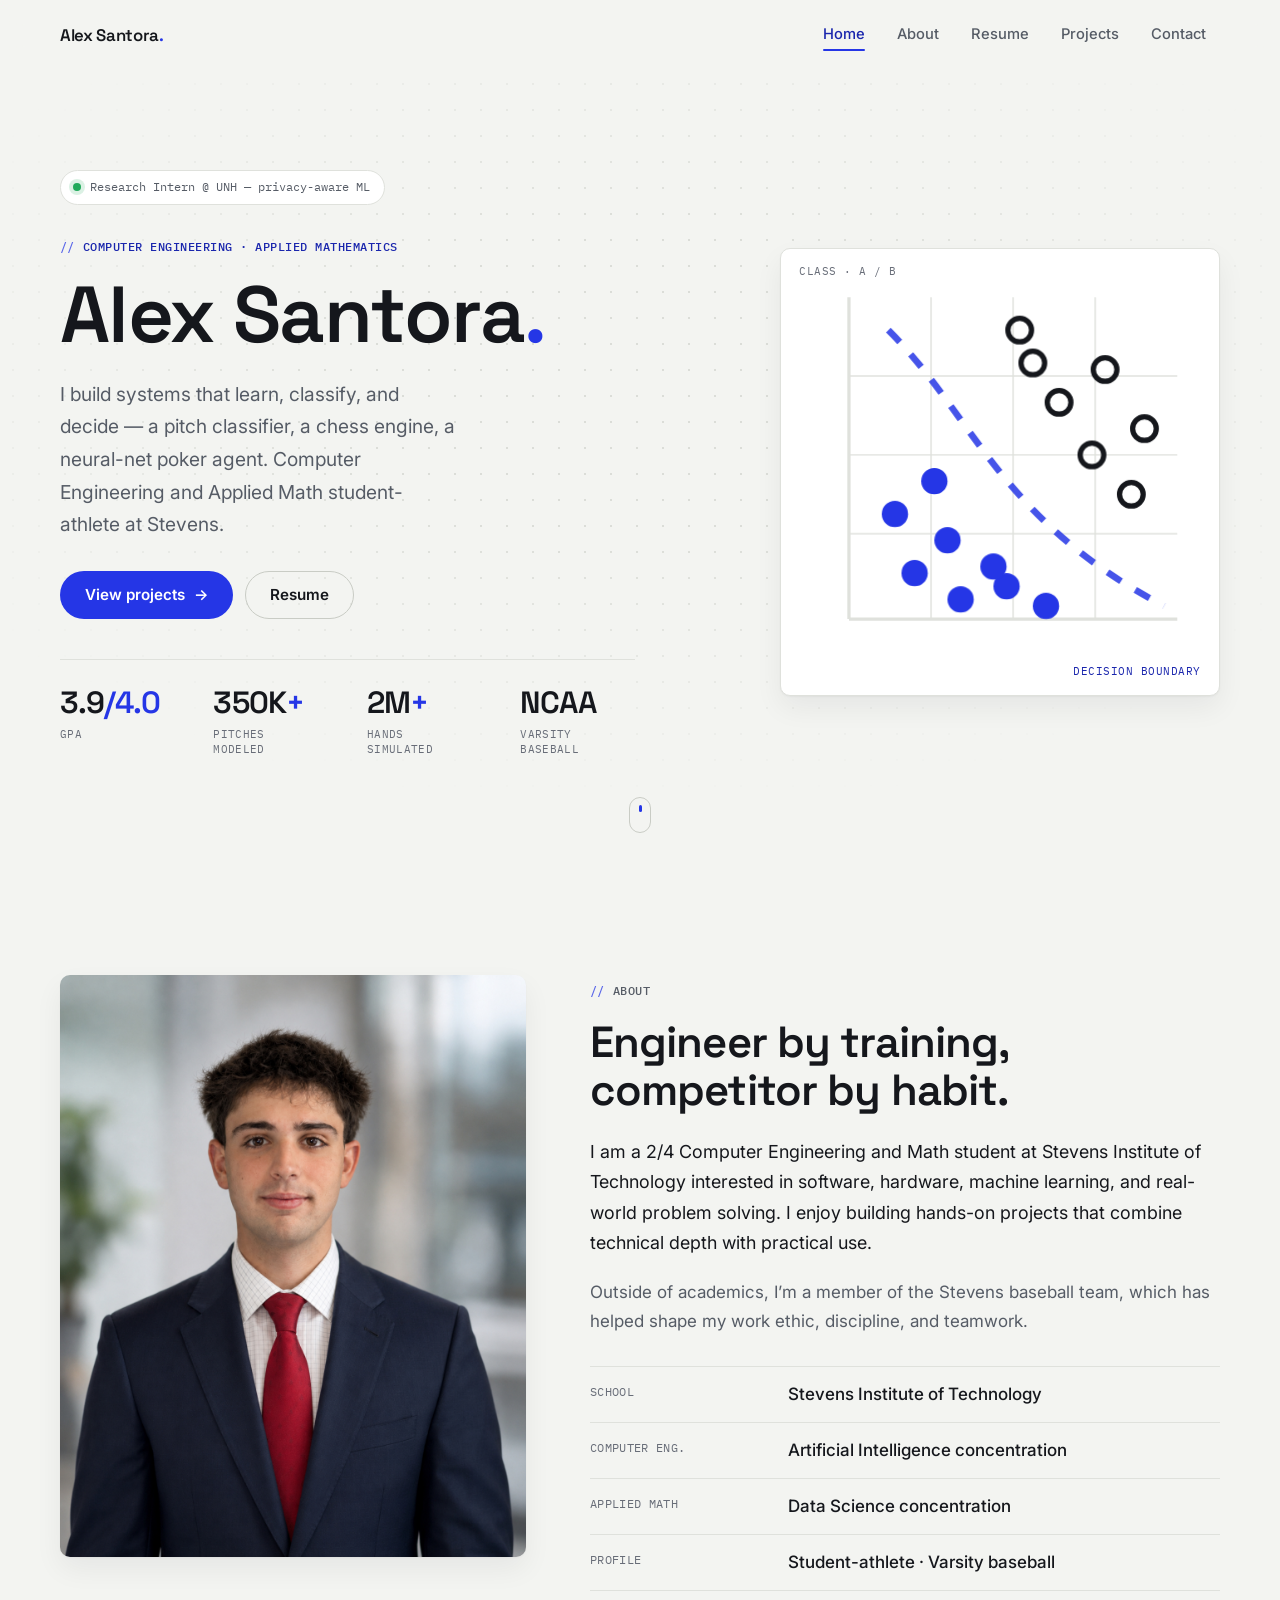
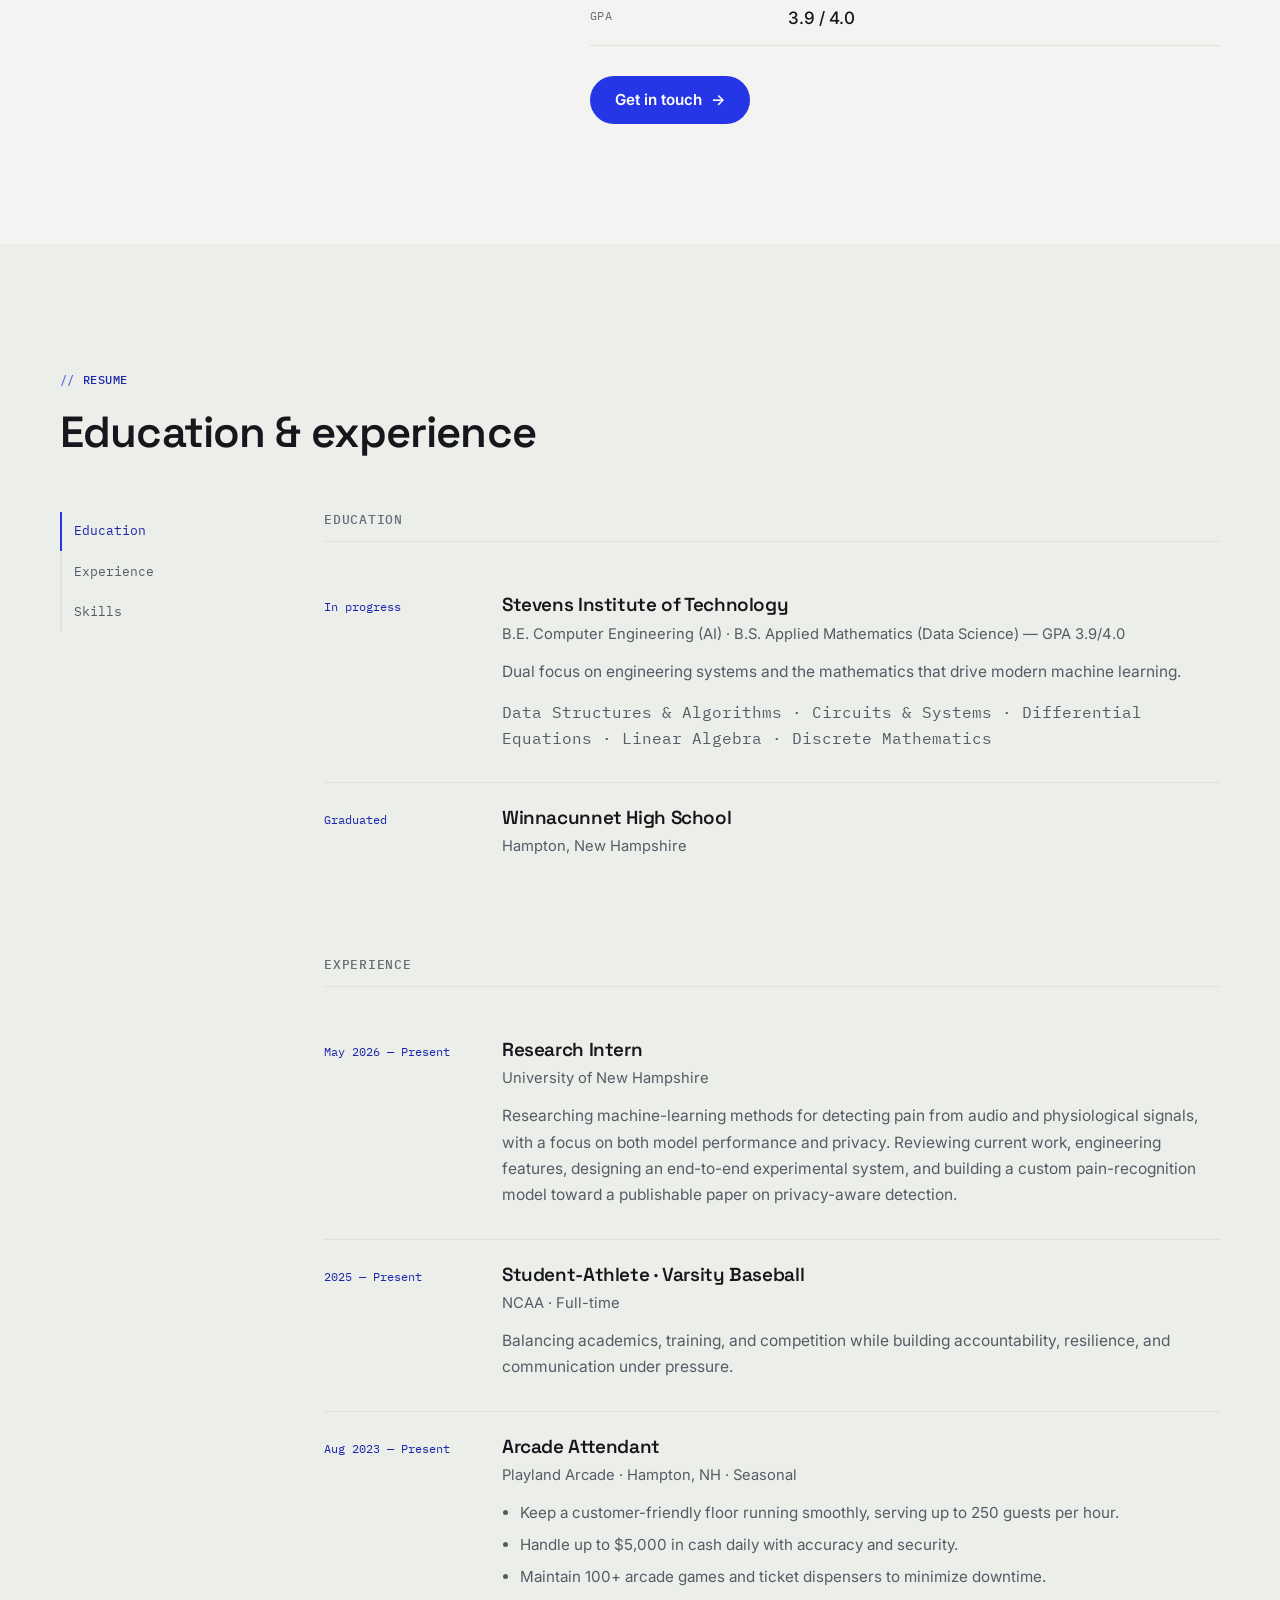
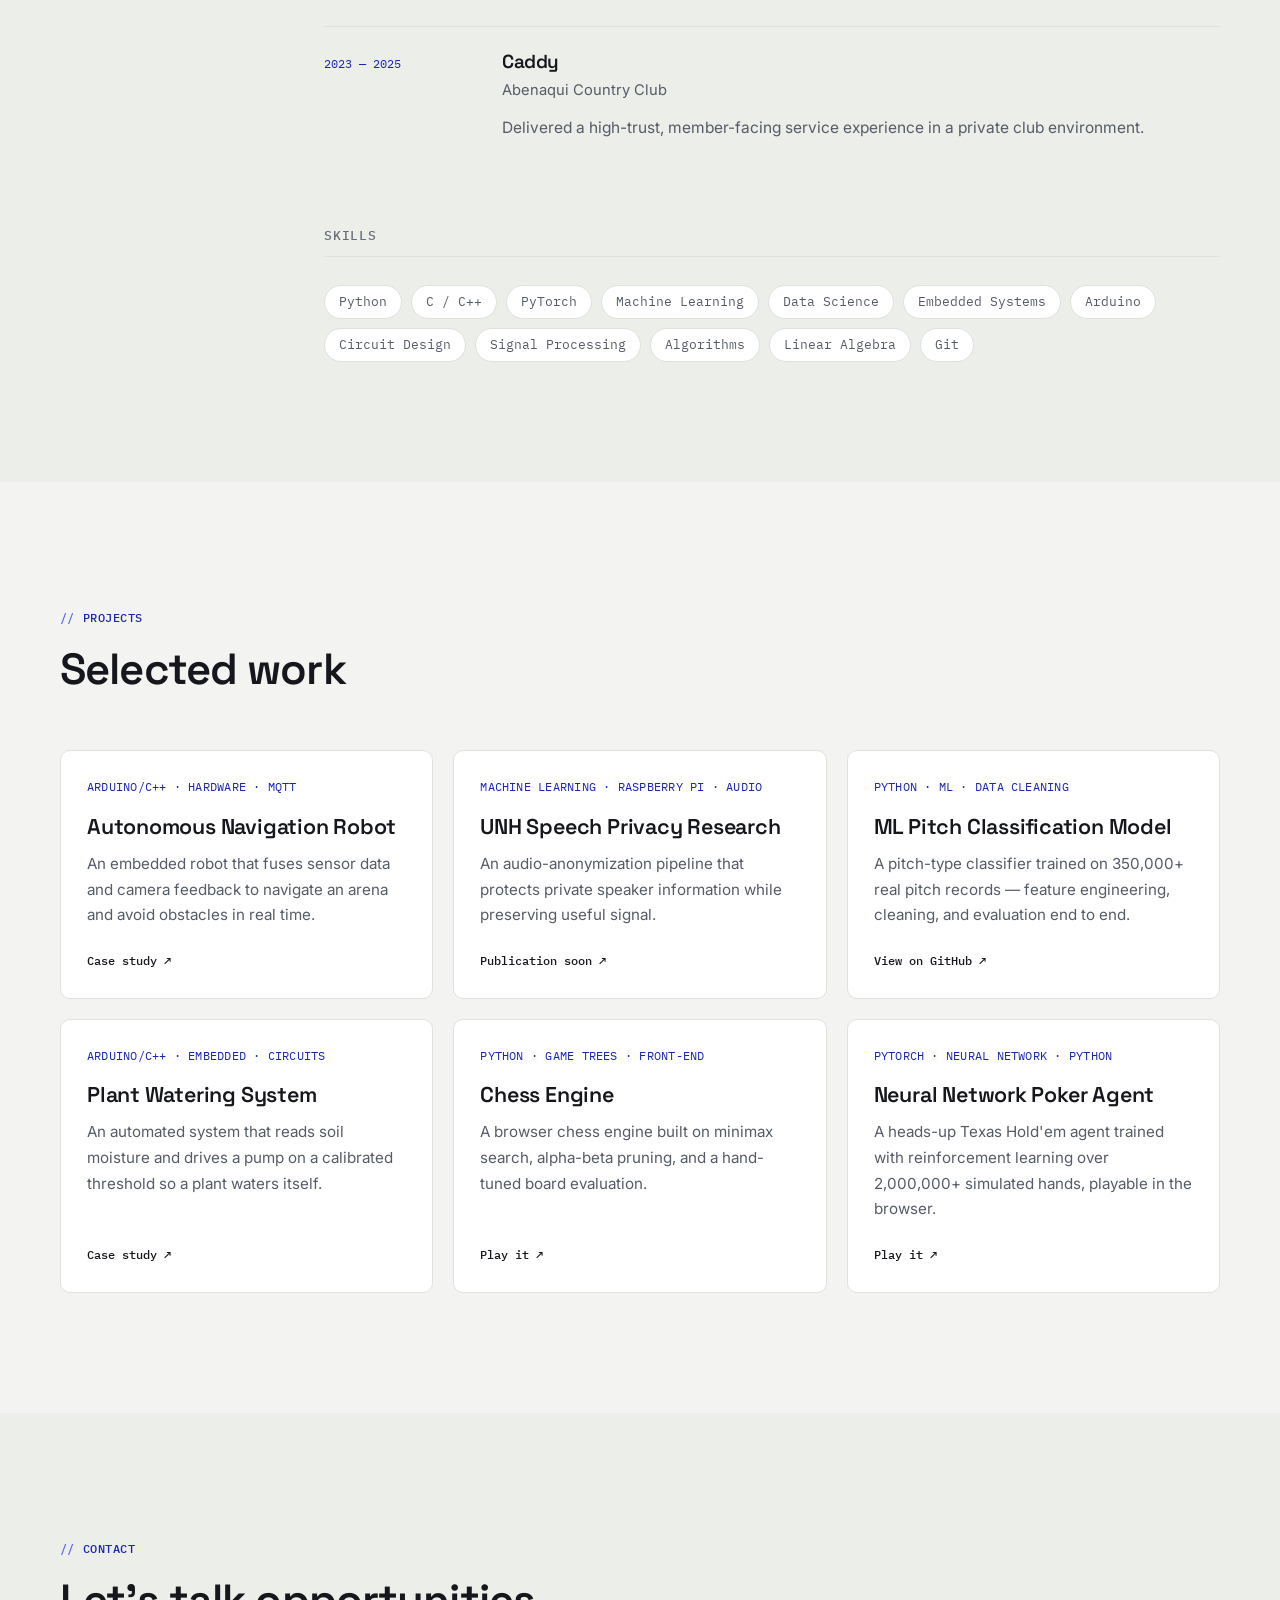
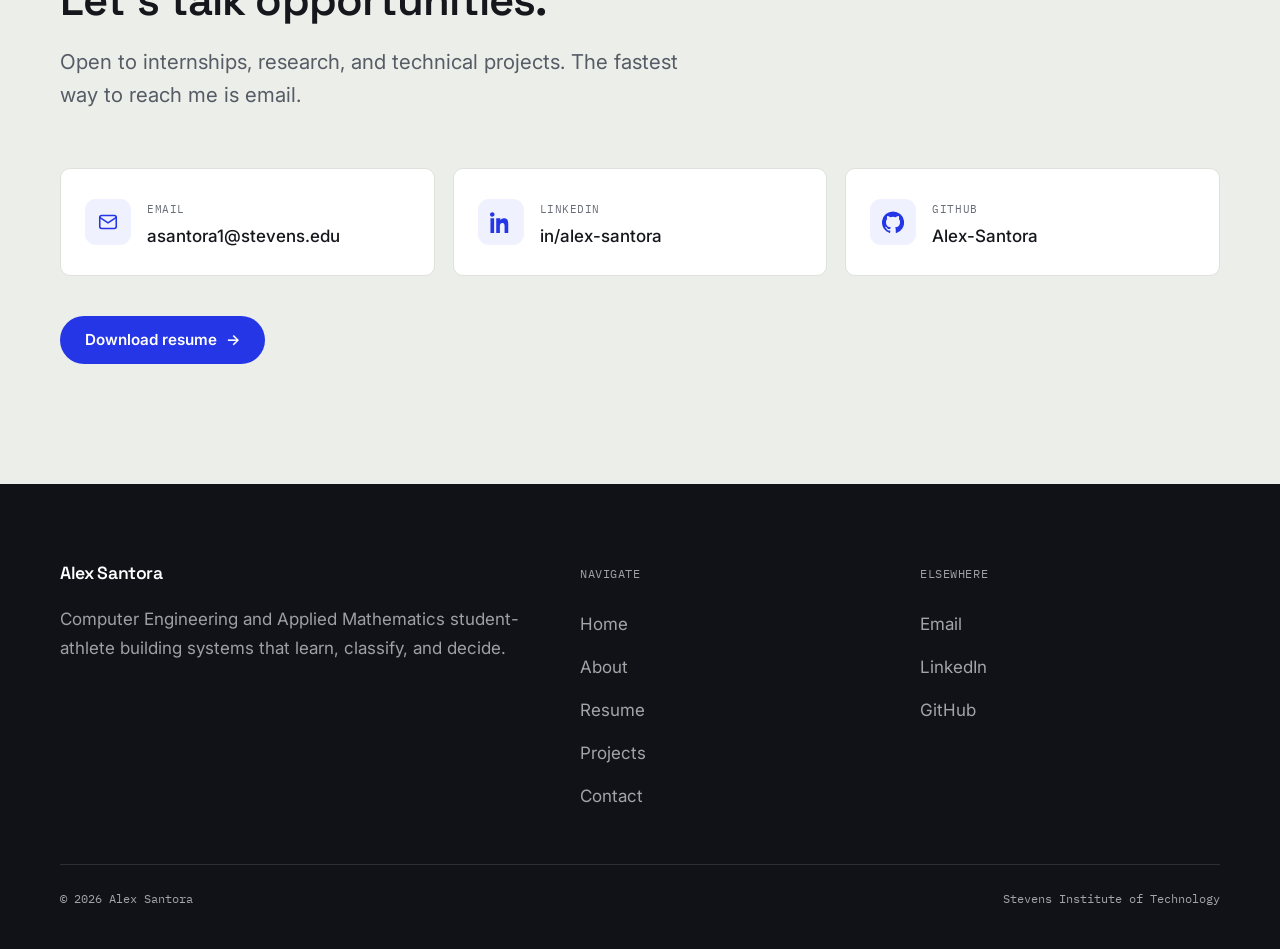
==== commit fb3baac8: "Update index.html" ====
--- a/index.html
+++ b/index.html
@@ -102,14 +102,11 @@
           <p class="eyebrow">About</p>
           <h2>Engineer by training,<br>competitor by habit.</h2>
           <p class="opening">
-            I'm a Computer Engineering and Applied Mathematics student at Stevens Institute of Technology,
-            drawn to the place where software, hardware, and machine learning meet real problems.
+          I am a 2/4 Computer Engineering and Math student at Stevens Institute of Technology interested in software, hardware, machine learning, and real-world problem solving. I enjoy building hands-on projects that combine technical depth with practical use. 
           </p>
           <p>
-            Most of what I build comes down to the same idea: take messy signals or data and turn them into
-            a decision a machine can act on. Outside the lab I play varsity baseball, which has sharpened the
-            discipline, accountability, and teamwork I bring to technical work.
-          </p>
+          Outside of academics, I’m a member of the Stevens baseball team, which has helped shape my work ethic, discipline, and teamwork.          
+          </p> 
           <ul class="spec-list">
             <li><span class="k">School</span><span class="v">Stevens Institute of Technology</span></li>
             <li><span class="k">Computer Eng.</span><span class="v">Artificial Intelligence concentration</span></li>
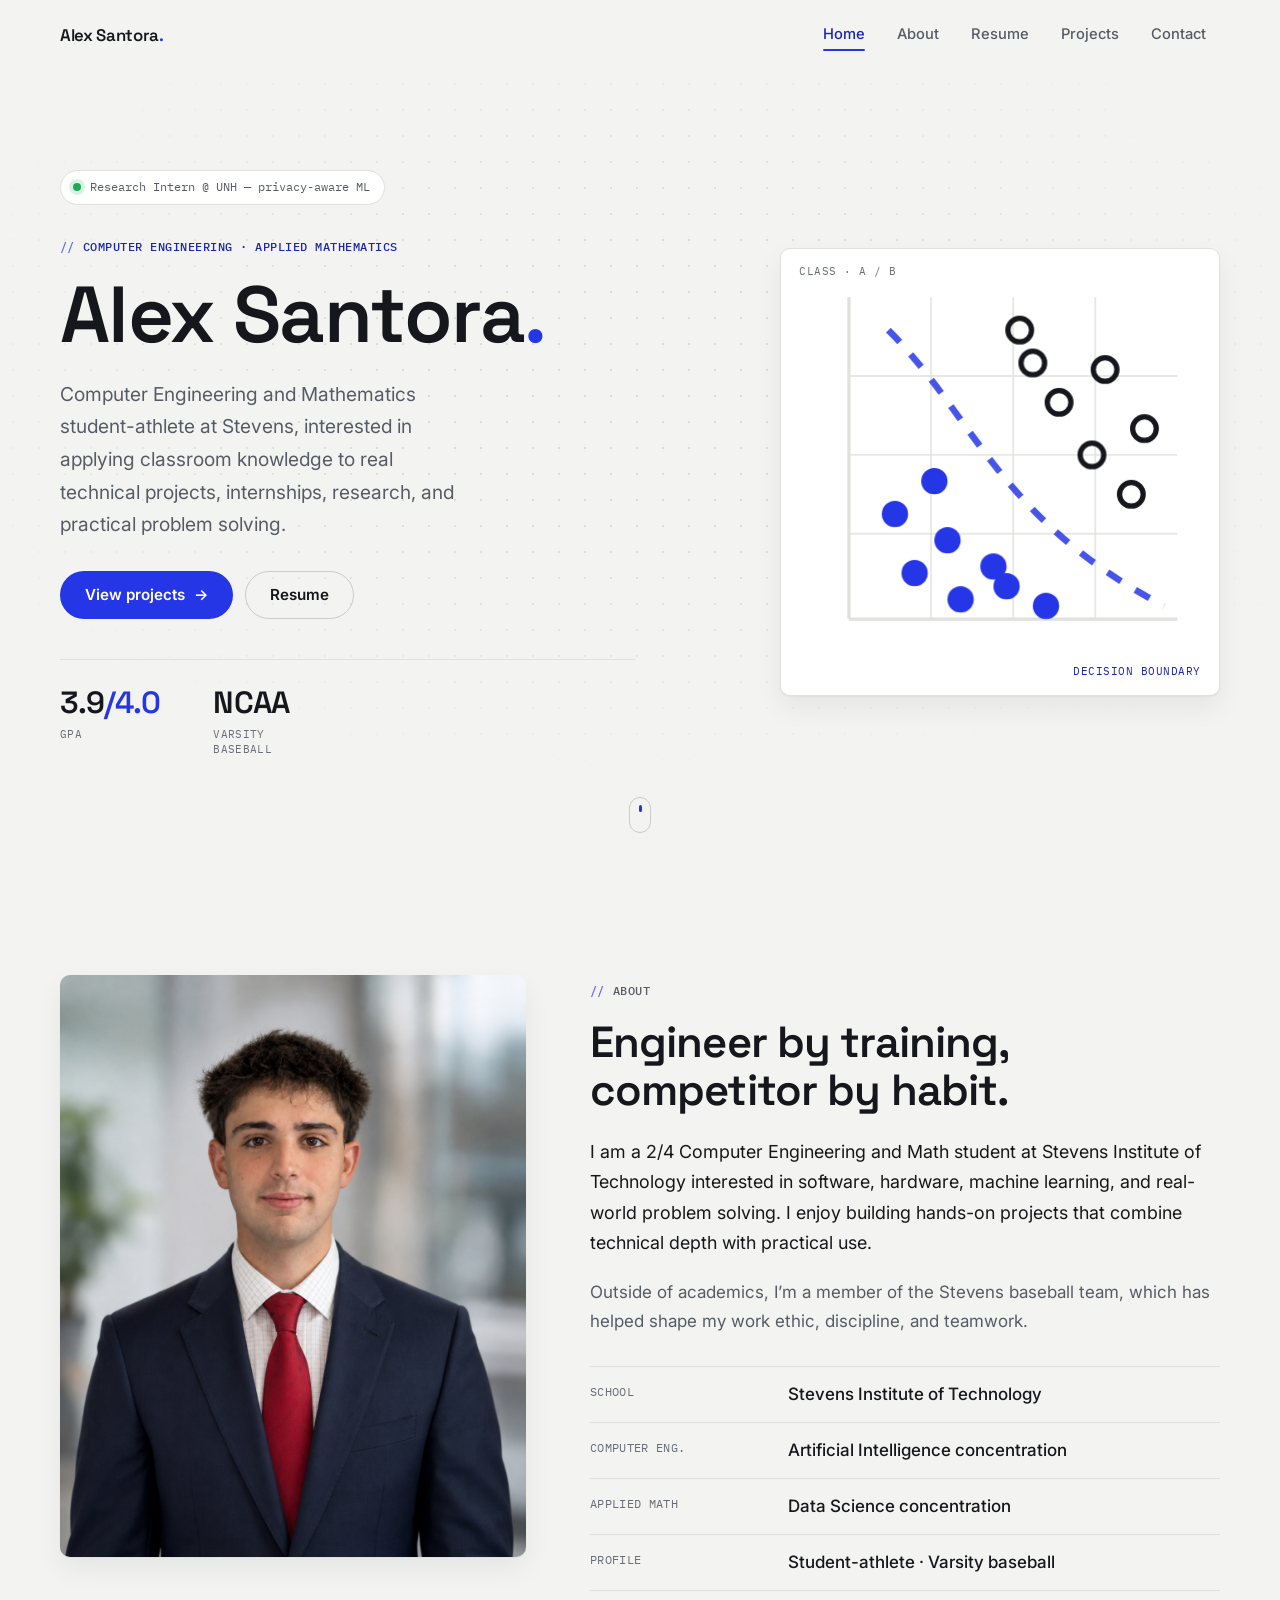
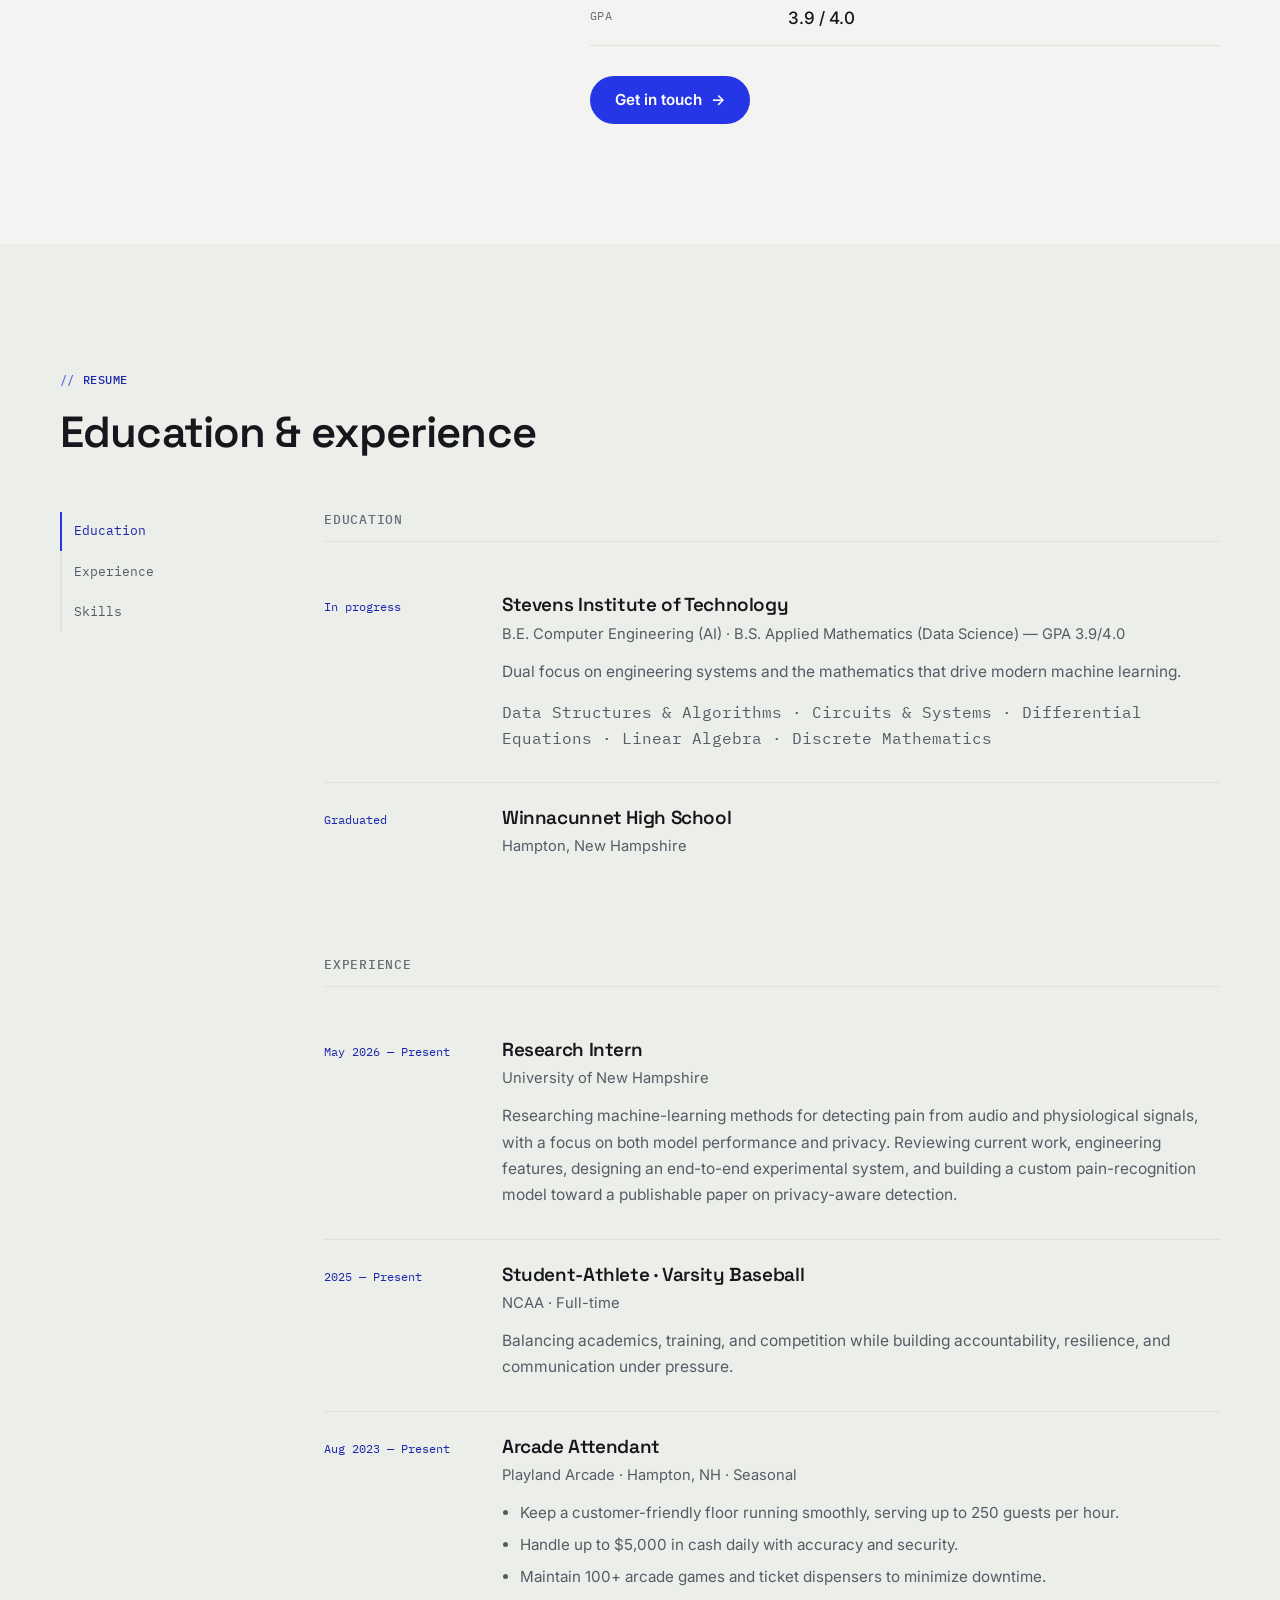
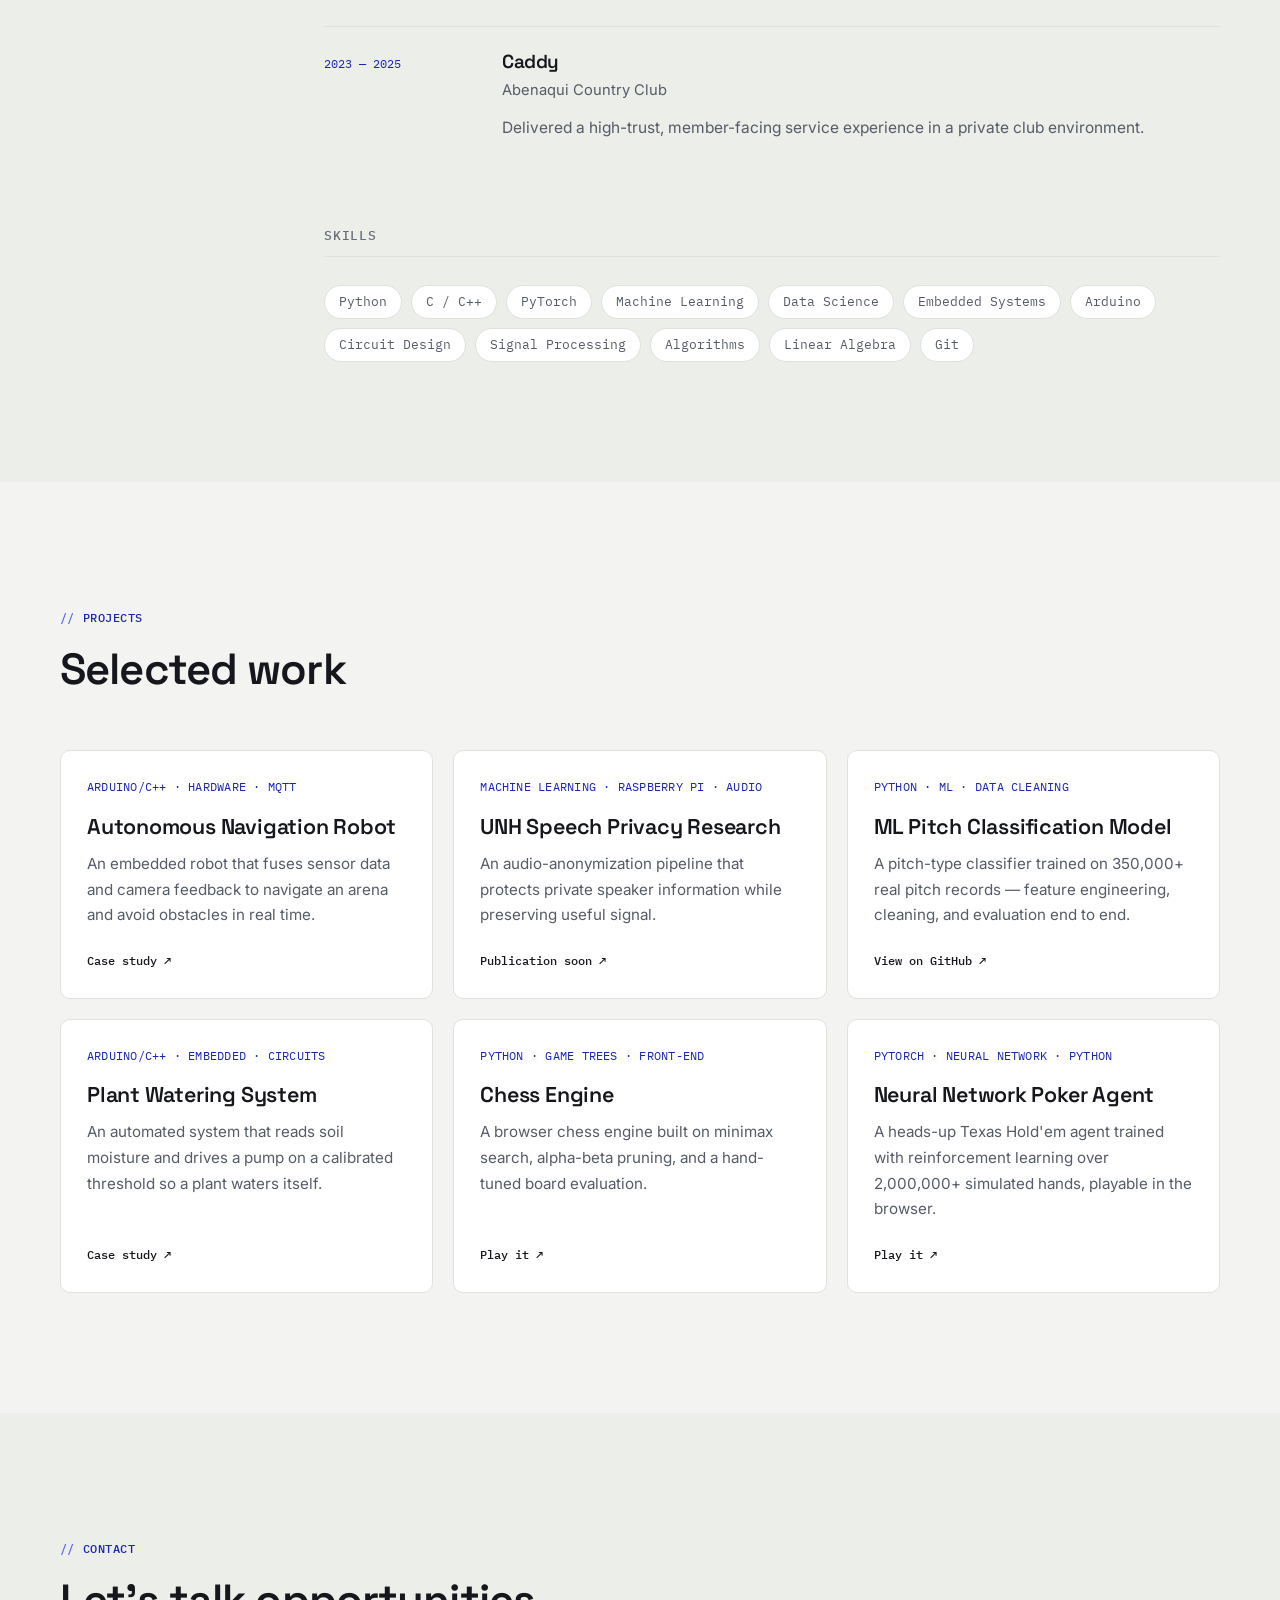
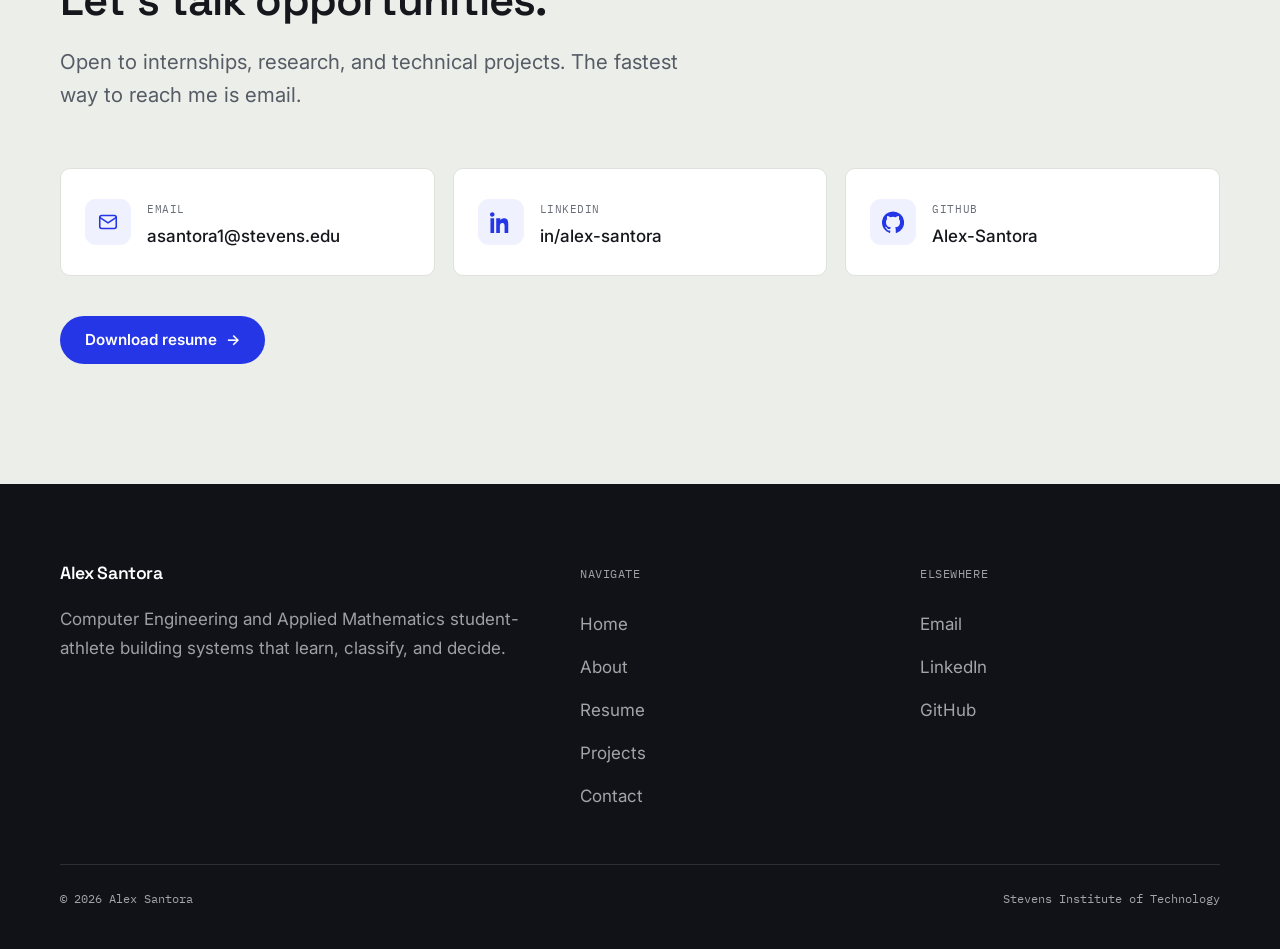
==== commit 944f9be6: "Update index.html" ====
--- a/index.html
+++ b/index.html
@@ -37,8 +37,7 @@
           <p class="eyebrow reveal" style="--d:60ms">Computer Engineering · Applied Mathematics</p>
           <h1 class="reveal" style="--d:120ms">Alex Santora<span class="accent">.</span></h1>
           <p class="hero-text reveal" style="--d:180ms">
-            I build systems that learn, classify, and decide — a pitch classifier, a chess engine,
-            a neural-net poker agent. Computer Engineering and Applied Math student-athlete at Stevens.
+            Computer Engineering and Mathematics student-athlete at Stevens, interested in applying classroom knowledge to real technical projects, internships, research, and practical problem solving.
           </p>
           <div class="hero-actions reveal" style="--d:240ms">
             <a class="btn primary" href="#projects">View projects <span class="arrow" aria-hidden="true">→</span></a>
@@ -46,8 +45,6 @@
           </div>
           <dl class="telemetry reveal" style="--d:300ms">
             <div><dt>3.9<span class="unit">/4.0</span></dt><dd>GPA</dd></div>
-            <div><dt>350K<span class="unit">+</span></dt><dd>Pitches<br>modeled</dd></div>
-            <div><dt>2M<span class="unit">+</span></dt><dd>Hands<br>simulated</dd></div>
             <div><dt>NCAA</dt><dd>Varsity<br>baseball</dd></div>
           </dl>
         </div>
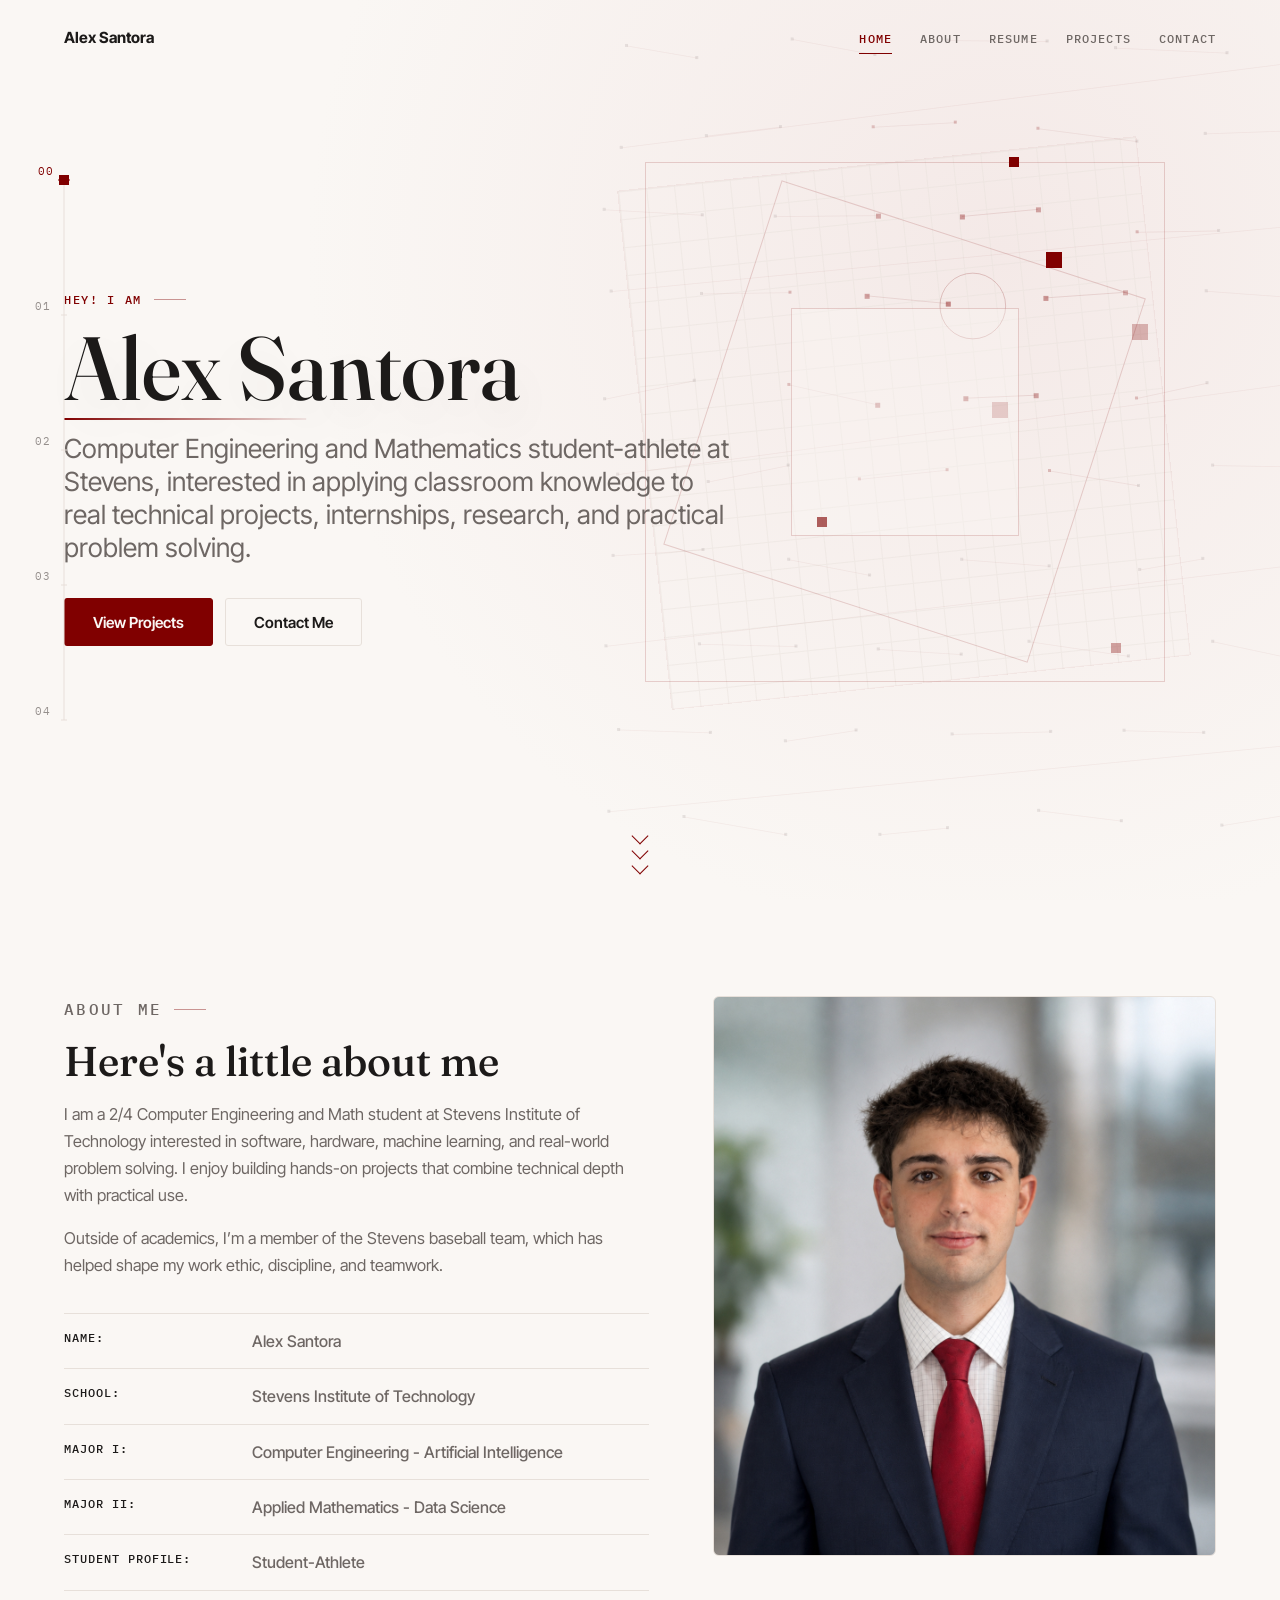
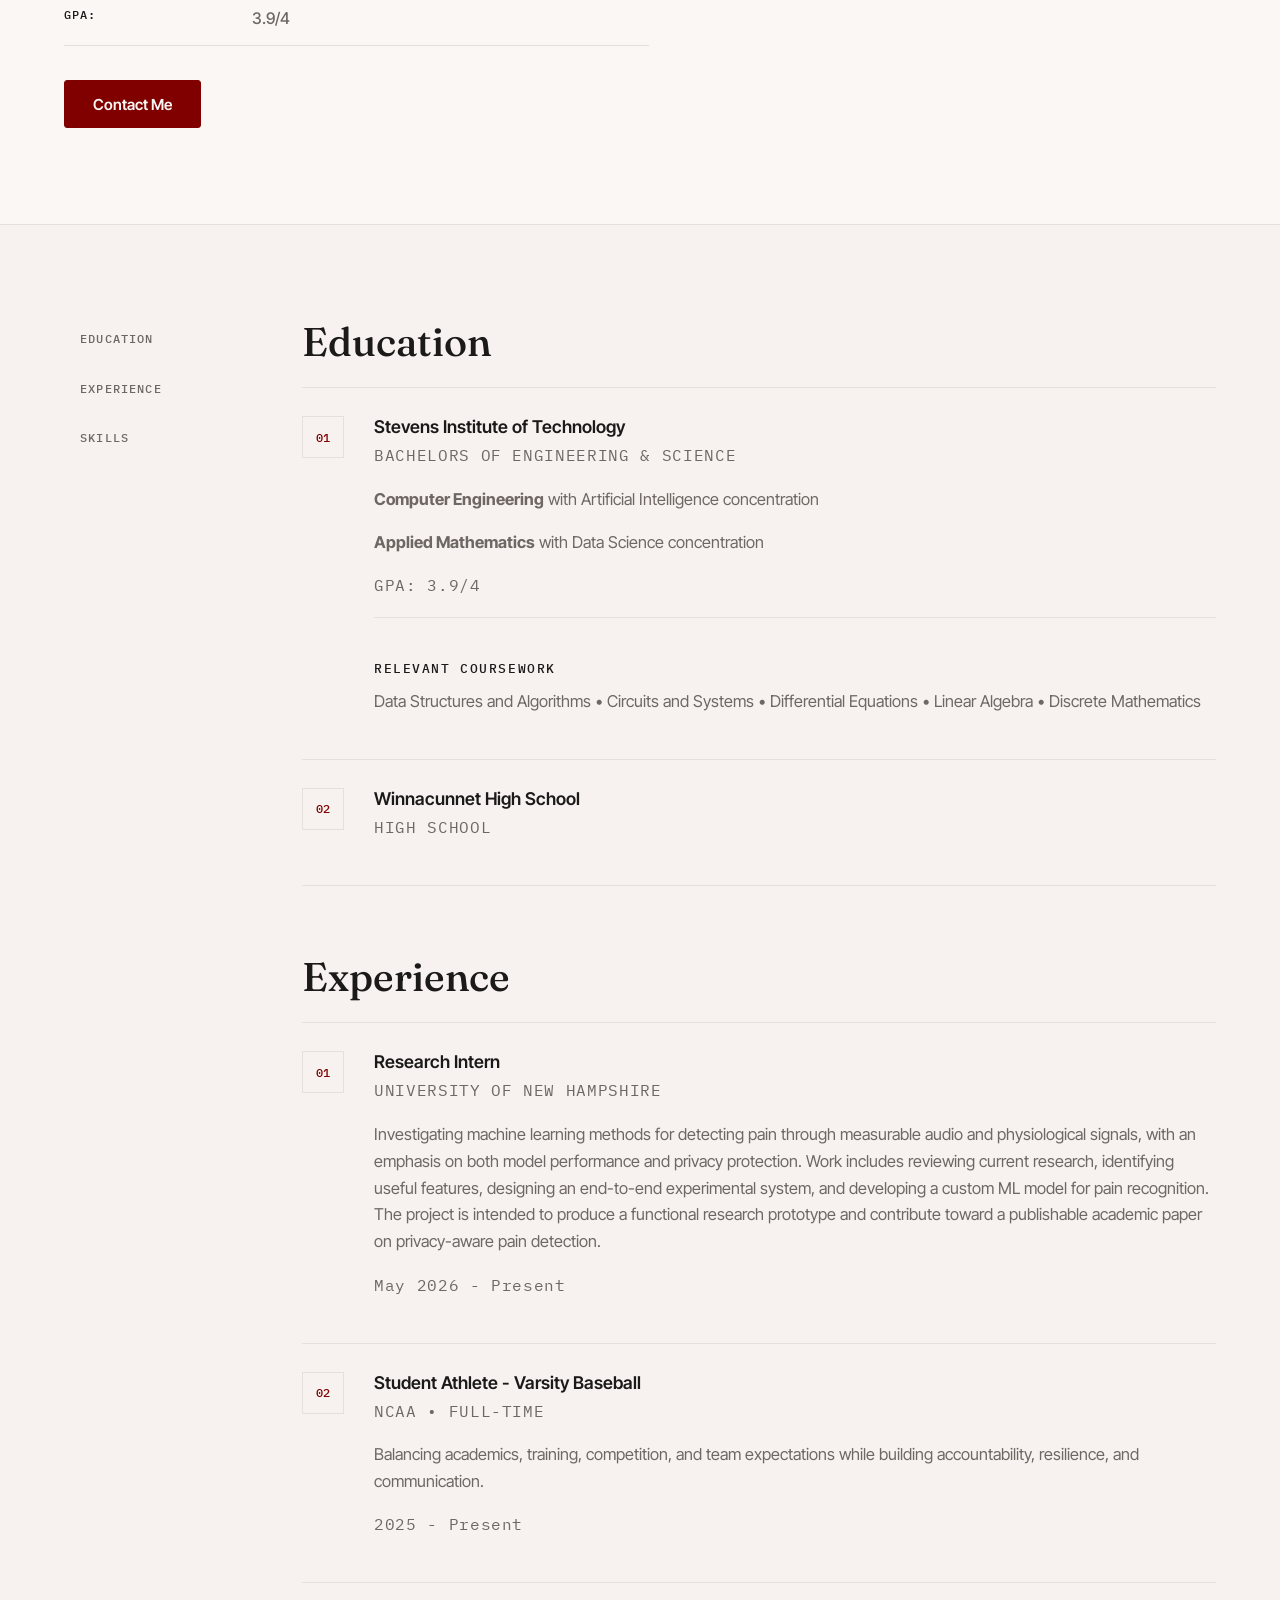
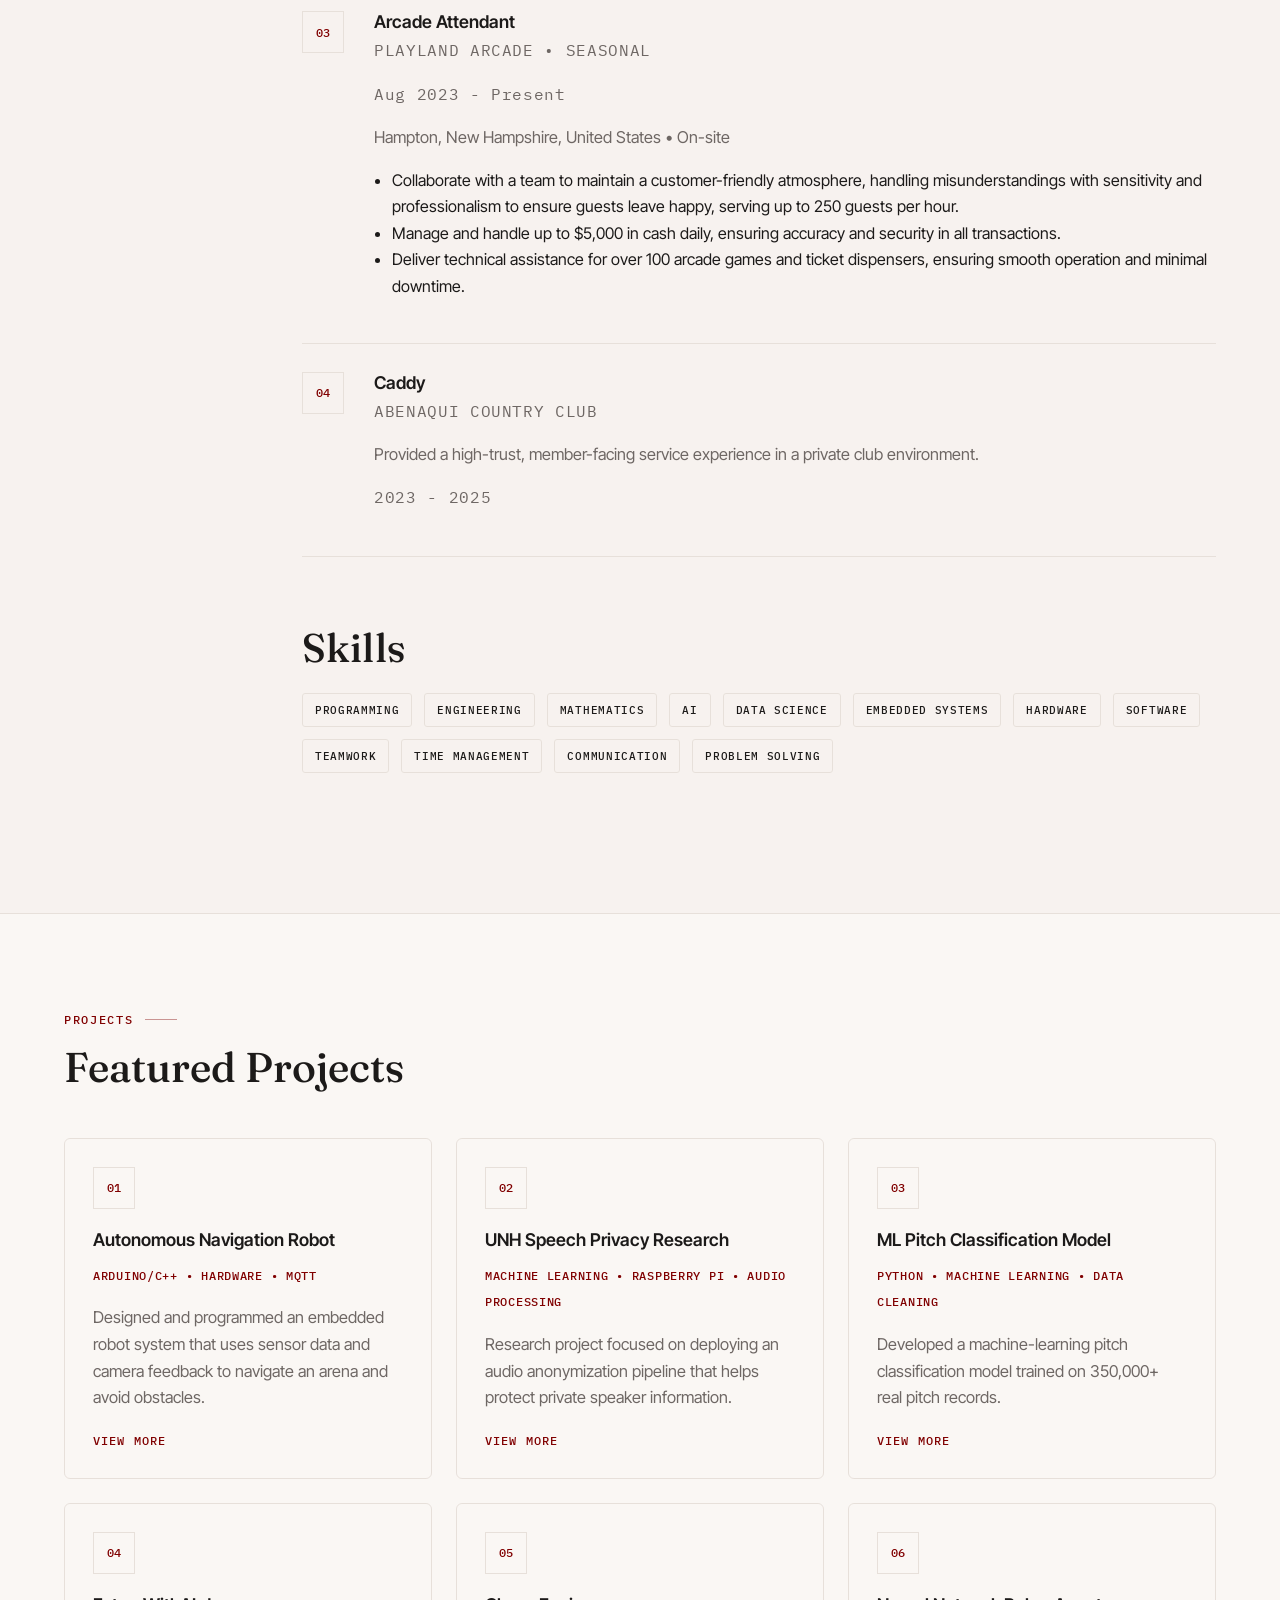
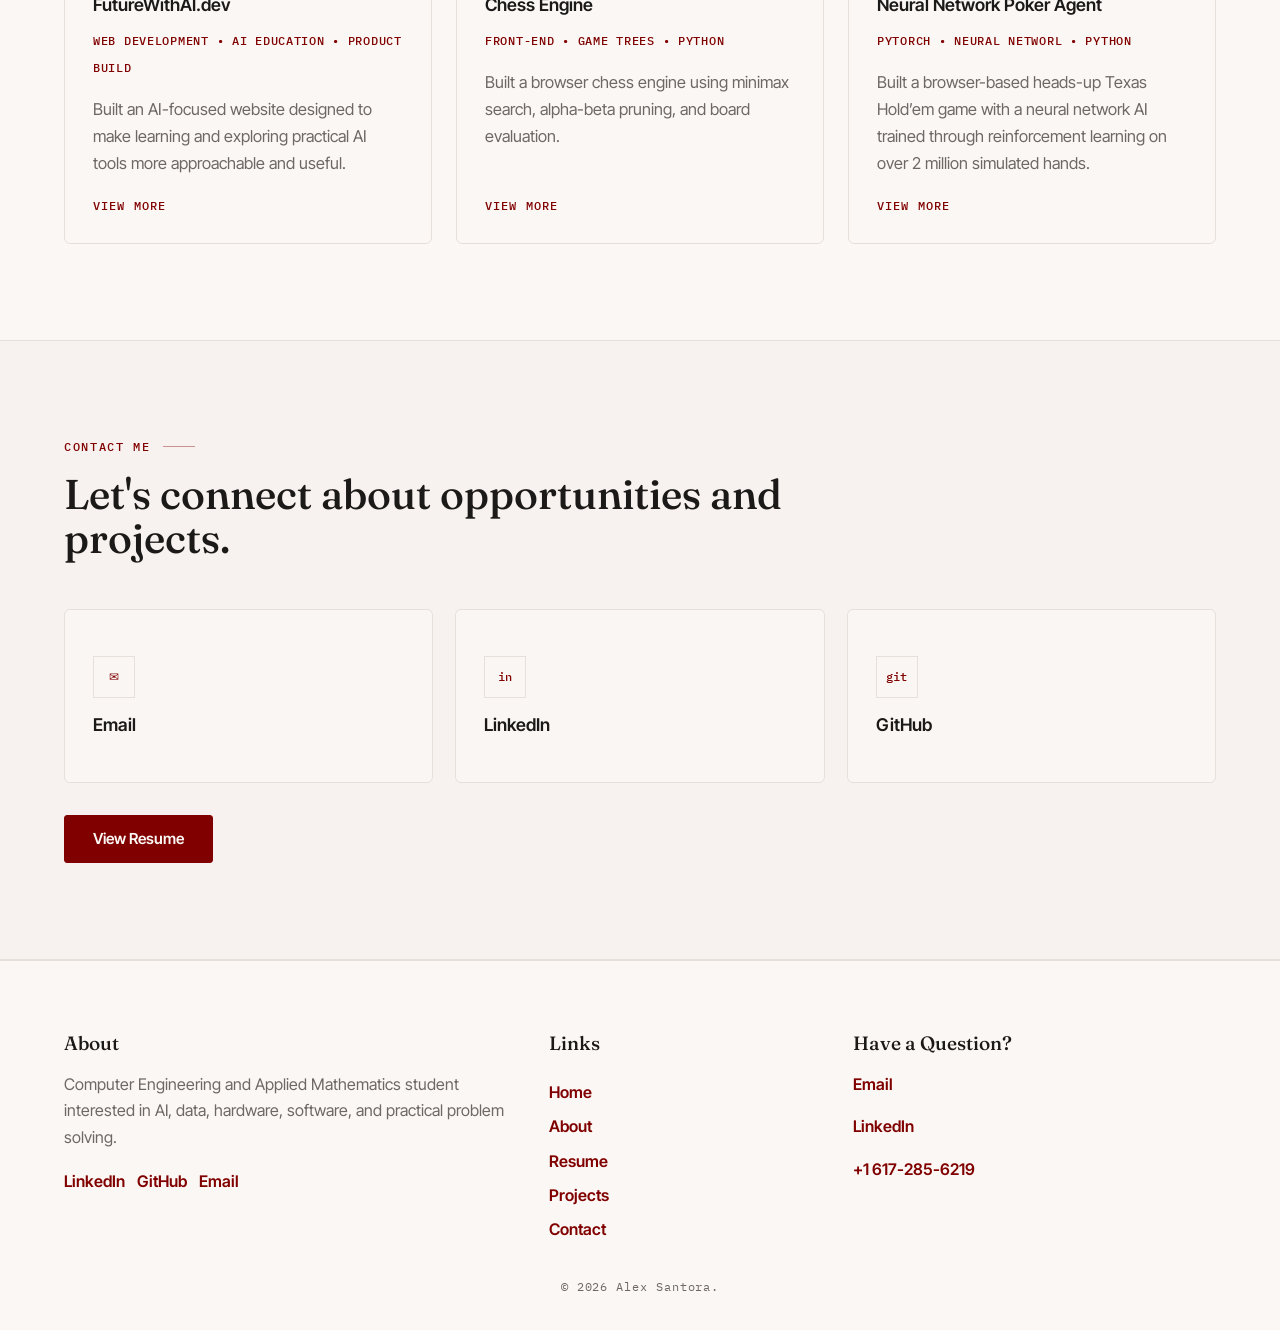
==== commit 871a665a: "Add files via upload" ====
--- a/index.html
+++ b/index.html
@@ -3,320 +3,226 @@
 <head>
   <meta charset="UTF-8">
   <meta name="viewport" content="width=device-width, initial-scale=1.0">
-  <title>Alex Santora — Computer Engineering & Applied Math</title>
-  <meta name="description" content="Alex Santora — Computer Engineering (AI) and Applied Mathematics (Data Science) student-athlete at Stevens. I build systems that learn, classify, and decide.">
+  <title>Alex Santora | Student Portfolio</title>
   <link rel="preconnect" href="https://fonts.googleapis.com">
   <link rel="preconnect" href="https://fonts.gstatic.com" crossorigin>
-  <link href="https://fonts.googleapis.com/css2?family=Space+Grotesk:wght@400;500;600;700&family=Inter:wght@400;500;600&family=IBM+Plex+Mono:wght@400;500&display=swap" rel="stylesheet">
-  <link rel="icon" href="favicon.svg" type="image/svg+xml">
+  <link href="https://fonts.googleapis.com/css2?family=Poppins:wght@300;400;500;600;700;800;900&display=swap" rel="stylesheet">
   <link rel="stylesheet" href="style.css">
 </head>
 <body>
   <header class="site-header">
-    <nav class="navbar container" aria-label="Primary">
-      <a class="brand" href="#home">Alex Santora<span class="brand-mark">.</span></a>
-      <button class="nav-toggle" type="button" aria-label="Toggle navigation" aria-expanded="false" aria-controls="nav-links">
-        <span></span><span></span><span></span>
-      </button>
-      <ul class="nav-links" id="nav-links">
-        <li><a class="active" href="#home">Home</a></li>
-        <li><a href="#about">About</a></li>
-        <li><a href="#resume">Resume</a></li>
-        <li><a href="#projects">Projects</a></li>
-        <li><a href="#contact">Contact</a></li>
+    <nav class="navbar container" aria-label="Primary navigation">
+      <a class="brand" href="#home-section">Alex Santora</a>
+      <button class="nav-toggle" type="button" aria-label="Open navigation menu" aria-expanded="false"><span></span><span></span><span></span></button>
+      <ul class="nav-links">
+        <li><a class="active" href="#home-section">Home</a></li>
+        <li><a href="#about-section">About</a></li>
+        <li><a href="#resume-section">Resume</a></li>
+        <li><a href="#project-section">Projects</a></li>
+        <li><a href="#contact-section">Contact</a></li>
       </ul>
     </nav>
   </header>
 
   <main>
-    <!-- ================= HERO ================= -->
-    <section class="hero" id="home">
+    <section class="hero student-hero" id="home-section">
+      <div class="hero-particles" aria-hidden="true"></div>
       <div class="container hero-grid">
-        <div class="hero-copy">
-          <span class="hero-status reveal"><span class="dot" aria-hidden="true"></span>Research Intern @ UNH — privacy-aware ML</span>
-          <p class="eyebrow reveal" style="--d:60ms">Computer Engineering · Applied Mathematics</p>
-          <h1 class="reveal" style="--d:120ms">Alex Santora<span class="accent">.</span></h1>
-          <p class="hero-text reveal" style="--d:180ms">
-            Computer Engineering and Mathematics student-athlete at Stevens, interested in applying classroom knowledge to real technical projects, internships, research, and practical problem solving.
+        <div class="hero-copy reveal">
+          <p class="eyebrow">Hey! I am</p>
+          <h1>Alex Santora</h1>
+      
+          <p class="hero-text">
+            Computer Engineering and Mathematics student-athlete at Stevens, interested in applying classroom knowledge
+            to real technical projects, internships, research, and practical problem solving.
           </p>
-          <div class="hero-actions reveal" style="--d:240ms">
-            <a class="btn primary" href="#projects">View projects <span class="arrow" aria-hidden="true">→</span></a>
-            <a class="btn ghost" href="media/6-17-2026.pdf" target="_blank" rel="noopener">Resume</a>
-          </div>
-          <dl class="telemetry reveal" style="--d:300ms">
-            <div><dt>3.9<span class="unit">/4.0</span></dt><dd>GPA</dd></div>
-            <div><dt>NCAA</dt><dd>Varsity<br>baseball</dd></div>
-          </dl>
-        </div>
-
-        <!-- signature: classification plot -->
-        <div class="hero-plot reveal" style="--d:200ms" aria-hidden="true">
-          <span class="plot-label tl">class · A / B</span>
-          <span class="plot-label br">decision boundary</span>
-          <svg class="plot-svg" viewBox="0 0 120 120" focusable="false">
-            <!-- grid -->
-            <line class="plot-grid" x1="14" y1="32" x2="114" y2="32"/>
-            <line class="plot-grid" x1="14" y1="56" x2="114" y2="56"/>
-            <line class="plot-grid" x1="14" y1="80" x2="114" y2="80"/>
-            <line class="plot-grid" x1="39" y1="8" x2="39" y2="106"/>
-            <line class="plot-grid" x1="64" y1="8" x2="64" y2="106"/>
-            <line class="plot-grid" x1="89" y1="8" x2="89" y2="106"/>
-            <!-- axes -->
-            <line class="plot-axis" x1="14" y1="8" x2="14" y2="106"/>
-            <line class="plot-axis" x1="14" y1="106" x2="114" y2="106"/>
-            <!-- decision boundary -->
-            <path class="plot-boundary" d="M 26 18 C 52 44, 60 76, 110 102"/>
-            <!-- class A (accent) -->
-            <circle class="plot-pt a" cx="34" cy="92" r="4" style="animation-delay:.40s"/>
-            <circle class="plot-pt a" cx="48" cy="100" r="4" style="animation-delay:.45s"/>
-            <circle class="plot-pt a" cx="62" cy="96" r="4" style="animation-delay:.50s"/>
-            <circle class="plot-pt a" cx="28" cy="74" r="4" style="animation-delay:.55s"/>
-            <circle class="plot-pt a" cx="44" cy="82" r="4" style="animation-delay:.60s"/>
-            <circle class="plot-pt a" cx="58" cy="90" r="4" style="animation-delay:.65s"/>
-            <circle class="plot-pt a" cx="40" cy="64" r="4" style="animation-delay:.70s"/>
-            <circle class="plot-pt a" cx="74" cy="102" r="4" style="animation-delay:.75s"/>
-            <!-- class B (hollow) -->
-            <circle class="plot-pt b" cx="78" cy="40" r="3.6" style="animation-delay:.50s"/>
-            <circle class="plot-pt b" cx="92" cy="30" r="3.6" style="animation-delay:.55s"/>
-            <circle class="plot-pt b" cx="104" cy="48" r="3.6" style="animation-delay:.60s"/>
-            <circle class="plot-pt b" cx="70" cy="28" r="3.6" style="animation-delay:.65s"/>
-            <circle class="plot-pt b" cx="88" cy="56" r="3.6" style="animation-delay:.70s"/>
-            <circle class="plot-pt b" cx="100" cy="68" r="3.6" style="animation-delay:.75s"/>
-            <circle class="plot-pt b" cx="66" cy="18" r="3.6" style="animation-delay:.80s"/>
-          </svg>
-        </div>
-      </div>
-      <a class="scroll-cue" href="#about" aria-label="Scroll to about"></a>
-    </section>
-
-    <!-- ================= ABOUT ================= -->
-    <section class="section" id="about">
-      <div class="container about-grid">
+          <div class="hero-actions">
+            <a class="btn primary" href="#project-section">View Projects</a>
+            
+            <a class="btn ghost" href="#contact-section">Contact Me</a>
+          </div>
+        </div>
+      </div>
+      <a class="scroll-cue" href="#about-section" aria-label="Scroll to about section"><span></span><span></span><span></span></a>
+    </section>
+
+    <section class="section about-section" id="about-section">
+      <div class="container about-layout">
         <div class="profile-photo reveal" data-profile-photo="images/me.jpeg">
-          <div class="fallback">portrait</div>
-        </div>
-        <div class="about-copy reveal" style="--d:80ms">
-          <p class="eyebrow">About</p>
-          <h2>Engineer by training,<br>competitor by habit.</h2>
-          <p class="opening">
-          I am a 2/4 Computer Engineering and Math student at Stevens Institute of Technology interested in software, hardware, machine learning, and real-world problem solving. I enjoy building hands-on projects that combine technical depth with practical use. 
-          </p>
-          <p>
-          Outside of academics, I’m a member of the Stevens baseball team, which has helped shape my work ethic, discipline, and teamwork.          
-          </p> 
-          <ul class="spec-list">
-            <li><span class="k">School</span><span class="v">Stevens Institute of Technology</span></li>
-            <li><span class="k">Computer Eng.</span><span class="v">Artificial Intelligence concentration</span></li>
-            <li><span class="k">Applied Math</span><span class="v">Data Science concentration</span></li>
-            <li><span class="k">Profile</span><span class="v">Student-athlete · Varsity baseball</span></li>
-            <li><span class="k">GPA</span><span class="v">3.9 / 4.0</span></li>
+          <span>Add Profile Photo</span>
+        </div>
+        <article class="about-copy reveal">
+          <p class="eyebrow">About Me</p>
+          <h2>Here's a little about me</h2>
+          <p>I am a 2/4 Computer Engineering and Math student at Stevens Institute of Technology interested in software, hardware, machine learning, and real-world problem solving. I enjoy building hands-on projects that combine technical depth with practical use.</p>
+          <p>Outside of academics, I’m a member of the Stevens baseball team, which has helped shape my work ethic, discipline, and teamwork.</p>
+          <ul class="about-info">
+            <li><span>Name:</span><strong>Alex Santora</strong></li>
+            <li><span>School:</span><strong>Stevens Institute of Technology</strong></li>
+            <li><span>Major I:</span><strong>Computer Engineering - Artificial Intelligence</strong></li>
+            <li><span>Major II:</span><strong>Applied Mathematics - Data Science</strong></li>
+            <li><span>Student Profile:</span><strong>Student-Athlete</strong></li>
+            <li><span>GPA:</span><strong>3.9/4</strong></li>
           </ul>
-          <a class="btn primary" href="#contact">Get in touch <span class="arrow" aria-hidden="true">→</span></a>
-        </div>
-      </div>
-    </section>
-
-    <!-- ================= RESUME ================= -->
-    <section class="section section-sunk" id="resume">
+          <a class="btn primary" href="#contact-section">Contact Me</a>
+        </article>
+      </div>
+    </section>
+
+    <section class="section resume-section" id="resume-section">
+      <div class="container resume-shell">
+        <aside class="resume-nav reveal" aria-label="Resume sections">
+          <a href="#education">Education</a>
+          <a href="#experience">Experience</a>
+          <a href="#skills">Skills</a>
+        </aside>
+
+        <div class="resume-content">
+          <div class="resume-page reveal" id="education">
+            <h2 class="heading">Education</h2>
+            <article class="resume-wrap">
+              <div class="resume-icon">01</div>
+              <div>
+                <h3>Stevens Institute of Technology</h3>
+                <p class="position">Bachelors Of Engineering & Science</p>
+                <p><strong>Computer Engineering</strong> with Artificial Intelligence concentration</p>
+                <p><strong>Applied Mathematics</strong> with Data Science concentration</p>
+                <p class="date">GPA: 3.9/4</p>
+                <div class="resume-subsection">
+                  <h4>Relevant Coursework</h4>
+                  <p>Data Structures and Algorithms &bull; Circuits and Systems &bull; Differential Equations &bull; Linear Algebra &bull; Discrete Mathematics</p>
+                </div>
+              </div>
+            </article>
+            <article class="resume-wrap">
+              <div class="resume-icon">02</div>
+              <div>
+                <h3>Winnacunnet High School</h3>
+                <p class="position">High School</p>
+                <p></p>
+              </div>
+            </article>
+          </div>
+
+          <div class="resume-page reveal" id="experience">
+            <h2 class="heading">Experience</h2>
+            <article class="resume-wrap">
+              <div class="resume-icon">01</div>
+              <div>
+                <h3>Research Intern</h3>
+                <p class="position">University of New Hampshire</p>
+                <p>Investigating machine learning methods for detecting pain through measurable audio and physiological signals, with an emphasis on both model performance and privacy protection. Work includes reviewing current research, identifying useful features, designing an end-to-end experimental system, and developing a custom ML model for pain recognition. The project is intended to produce a functional research prototype and contribute toward a publishable academic paper on privacy-aware pain detection.</p>
+                <p class="date">May 2026 - Present</p>
+              </div>
+            </article>
+            <article class="resume-wrap">
+              <div class="resume-icon">02</div>
+              <div>
+                <h3>Student Athlete - Varsity Baseball</h3>
+                <p class="position">NCAA &bull; Full-time</p>
+                <p>Balancing academics, training, competition, and team expectations while building accountability, resilience, and communication.</p>
+                <p class="date">2025 - Present</p>
+              </div>
+            </article>
+            <article class="resume-wrap">
+              <div class="resume-icon">03</div>
+              <div>
+                <h3>Arcade Attendant</h3>
+                <p class="position">Playland Arcade &bull; Seasonal</p>
+                <p class="date">Aug 2023 - Present</p>
+                <p>Hampton, New Hampshire, United States &bull; On-site</p>
+                <ul>
+                  <li>Collaborate with a team to maintain a customer-friendly atmosphere, handling misunderstandings with sensitivity and professionalism to ensure guests leave happy, serving up to 250 guests per hour.</li>
+                  <li>Manage and handle up to $5,000 in cash daily, ensuring accuracy and security in all transactions.</li>
+                  <li>Deliver technical assistance for over 100 arcade games and ticket dispensers, ensuring smooth operation and minimal downtime.</li>
+                </ul>
+              </div>
+            </article>
+            <article class="resume-wrap">
+              <div class="resume-icon">04</div>
+              <div>
+                <h3>Caddy</h3>
+                <p class="position">Abenaqui Country Club</p>
+                <p>Provided a high-trust, member-facing service experience in a private club environment.</p>
+                <p class="date">2023 - 2025</p>
+              </div>
+            </article>
+          </div>
+
+          <div class="resume-page reveal" id="skills">
+            <h2 class="heading">Skills</h2>
+            <div class="skill-badges">
+              <span>Programming</span><span>Engineering</span><span>Mathematics</span><span>AI</span><span>Data Science</span><span>Embedded Systems</span><span>Hardware</span><span>Software</span><span>Teamwork</span><span>Time Management</span><span>Communication</span><span>Problem Solving</span>
+            </div>
+          </div>
+        </div>
+      </div>
+    </section>
+
+    <section class="section projects-section" id="project-section">
       <div class="container">
-        <div class="section-head reveal">
-          <p class="eyebrow">Resume</p>
-          <h2>Education &amp; experience</h2>
-        </div>
-
-        <div class="resume-shell">
-          <nav class="resume-nav reveal" aria-label="Resume sections">
-            <a href="#education">Education</a>
-            <a href="#experience">Experience</a>
-            <a href="#skills">Skills</a>
-          </nav>
-
-          <div class="resume-content">
-            <div class="resume-block reveal" id="education">
-              <h3 class="block-title">Education</h3>
-              <div class="timeline">
-                <article class="entry">
-                  <div class="when">In progress</div>
-                  <div>
-                    <h4>Stevens Institute of Technology</h4>
-                    <p class="org">B.E. Computer Engineering (AI) · B.S. Applied Mathematics (Data Science) — GPA 3.9/4.0</p>
-                    <p>Dual focus on engineering systems and the mathematics that drive modern machine learning.</p>
-                    <p class="coursework">Data Structures &amp; Algorithms · Circuits &amp; Systems · Differential Equations · Linear Algebra · Discrete Mathematics</p>
-                  </div>
-                </article>
-                <article class="entry">
-                  <div class="when">Graduated</div>
-                  <div>
-                    <h4>Winnacunnet High School</h4>
-                    <p class="org">Hampton, New Hampshire</p>
-                  </div>
-                </article>
-              </div>
-            </div>
-
-            <div class="resume-block reveal" id="experience">
-              <h3 class="block-title">Experience</h3>
-              <div class="timeline">
-                <article class="entry">
-                  <div class="when">May 2026 — Present</div>
-                  <div>
-                    <h4>Research Intern</h4>
-                    <p class="org">University of New Hampshire</p>
-                    <p>Researching machine-learning methods for detecting pain from audio and physiological signals, with a focus on both model performance and privacy. Reviewing current work, engineering features, designing an end-to-end experimental system, and building a custom pain-recognition model toward a publishable paper on privacy-aware detection.</p>
-                  </div>
-                </article>
-                <article class="entry">
-                  <div class="when">2025 — Present</div>
-                  <div>
-                    <h4>Student-Athlete · Varsity Baseball</h4>
-                    <p class="org">NCAA · Full-time</p>
-                    <p>Balancing academics, training, and competition while building accountability, resilience, and communication under pressure.</p>
-                  </div>
-                </article>
-                <article class="entry">
-                  <div class="when">Aug 2023 — Present</div>
-                  <div>
-                    <h4>Arcade Attendant</h4>
-                    <p class="org">Playland Arcade · Hampton, NH · Seasonal</p>
-                    <ul>
-                      <li>Keep a customer-friendly floor running smoothly, serving up to 250 guests per hour.</li>
-                      <li>Handle up to $5,000 in cash daily with accuracy and security.</li>
-                      <li>Maintain 100+ arcade games and ticket dispensers to minimize downtime.</li>
-                    </ul>
-                  </div>
-                </article>
-                <article class="entry">
-                  <div class="when">2023 — 2025</div>
-                  <div>
-                    <h4>Caddy</h4>
-                    <p class="org">Abenaqui Country Club</p>
-                    <p>Delivered a high-trust, member-facing service experience in a private club environment.</p>
-                  </div>
-                </article>
-              </div>
-            </div>
-
-            <div class="resume-block reveal" id="skills">
-              <h3 class="block-title">Skills</h3>
-              <div class="skill-tags">
-                <span>Python</span><span>C / C++</span><span>PyTorch</span><span>Machine Learning</span>
-                <span>Data Science</span><span>Embedded Systems</span><span>Arduino</span><span>Circuit Design</span>
-                <span>Signal Processing</span><span>Algorithms</span><span>Linear Algebra</span><span>Git</span>
-              </div>
-            </div>
-          </div>
-        </div>
-      </div>
-    </section>
-
-    <!-- ================= PROJECTS ================= -->
-    <section class="section" id="projects">
+        <div class="section-heading reveal">
+          <p class="eyebrow">Projects</p>
+          <h2>Featured Projects</h2>
+        </div>
+        <div class="project-grid">
+          <article class="project-card reveal"><a href="project-one.html"><span class="project-icon">01</span><h3>Autonomous Navigation Robot</h3><p><strong>Arduino/C++ &bull; Hardware &bull; MQTT</strong></p><p>Designed and programmed an embedded robot system that uses sensor data and camera feedback to navigate an arena and avoid obstacles.</p><span class="more-link">View More</span></a></article>
+          <article class="project-card reveal"><a href="project-two.html"><span class="project-icon">02</span><h3>UNH Speech Privacy Research</h3><p><strong>Machine Learning &bull; Raspberry Pi &bull; Audio Processing</strong></p><p>Research project focused on deploying an audio anonymization pipeline that helps protect private speaker information.</p><span class="more-link">View More</span></a></article>
+          <article class="project-card reveal"><a href="https://github.com/Alex-Santora/Baseball-Pitch-Classification-Model" target="_blank" rel="noopener"><span class="project-icon">03</span><h3>ML Pitch Classification Model</h3><p><strong>Python &bull; Machine Learning &bull; Data Cleaning</strong></p><p>Developed a machine-learning pitch classification model trained on 350,000+ real pitch records.</p><span class="more-link">View More</span></a></article>
+          <article class="project-card reveal"><a href="https://futurewithai.dev" target="_blank" rel="noopener"><span class="project-icon">04</span><h3>FutureWithAI.dev</h3><p><strong>Web Development &bull; AI Education &bull; Product Build</strong></p><p>Built an AI-focused website designed to make learning and exploring practical AI tools more approachable and useful.</p><span class="more-link">View More</span></a></article>
+          <article class="project-card reveal"><a href="https://alex-santora.github.io/Chess-Engine/" target="_blank" rel="noopener"><span class="project-icon">05</span><h3>Chess Engine</h3><p><strong>Front-End &bull; Game Trees &bull; Python</strong></p><p>Built a browser chess engine using minimax search, alpha-beta pruning, and board evaluation.</p><span class="more-link">View More</span></a></article>
+          <article class="project-card reveal"><a href="https://alex-santora.github.io/Neural-Network-GTO/" target="_blank" rel="noopener"><span class="project-icon">06</span><h3>Neural Network Poker Agent</h3><p><strong>PyTorch &bull; Neural Networl &bull; Python</strong></p><p>Built a browser-based heads-up Texas Hold’em game with a neural network AI trained through reinforcement learning on over 2 million simulated hands.</p><span class="more-link">View More</span></a></article>
+        </div>
+      </div>
+    </section>
+
+    <section class="section contact-section" id="contact-section">
       <div class="container">
-        <div class="section-head reveal">
-          <p class="eyebrow">Projects</p>
-          <h2>Selected work</h2>
-        </div>
-        <div class="project-grid">
-          <a class="project-card reveal" href="project-one.html">
-            <p class="stack">Arduino/C++ · Hardware · MQTT</p>
-            <h3>Autonomous Navigation Robot</h3>
-            <p>An embedded robot that fuses sensor data and camera feedback to navigate an arena and avoid obstacles in real time.</p>
-            <span class="view">Case study <span class="arrow" aria-hidden="true">↗</span></span>
-          </a>
-          <a class="project-card reveal" style="--d:60ms" href="project-two.html">
-            <p class="stack">Machine Learning · Raspberry Pi · Audio</p>
-            <h3>UNH Speech Privacy Research</h3>
-            <p>An audio-anonymization pipeline that protects private speaker information while preserving useful signal.</p>
-            <span class="view">Publication soon <span class="arrow" aria-hidden="true">↗</span></span>
-          </a>
-          <a class="project-card reveal" style="--d:120ms" href="https://github.com/Alex-Santora/Baseball-Pitch-Classification-Model" target="_blank" rel="noopener">
-            <p class="stack">Python · ML · Data Cleaning</p>
-            <h3>ML Pitch Classification Model</h3>
-            <p>A pitch-type classifier trained on 350,000+ real pitch records — feature engineering, cleaning, and evaluation end to end.</p>
-            <span class="view">View on GitHub <span class="arrow" aria-hidden="true">↗</span></span>
-          </a>
-          <a class="project-card reveal" href="project-four.html">
-            <p class="stack">Arduino/C++ · Embedded · Circuits</p>
-            <h3>Plant Watering System</h3>
-            <p>An automated system that reads soil moisture and drives a pump on a calibrated threshold so a plant waters itself.</p>
-            <span class="view">Case study <span class="arrow" aria-hidden="true">↗</span></span>
-          </a>
-          <a class="project-card reveal" style="--d:60ms" href="https://alex-santora.github.io/Chess-Engine/" target="_blank" rel="noopener">
-            <p class="stack">Python · Game Trees · Front-End</p>
-            <h3>Chess Engine</h3>
-            <p>A browser chess engine built on minimax search, alpha-beta pruning, and a hand-tuned board evaluation.</p>
-            <span class="view">Play it <span class="arrow" aria-hidden="true">↗</span></span>
-          </a>
-          <a class="project-card reveal" style="--d:120ms" href="https://alex-santora.github.io/Neural-Network-GTO/" target="_blank" rel="noopener">
-            <p class="stack">PyTorch · Neural Network · Python</p>
-            <h3>Neural Network Poker Agent</h3>
-            <p>A heads-up Texas Hold'em agent trained with reinforcement learning over 2,000,000+ simulated hands, playable in the browser.</p>
-            <span class="view">Play it <span class="arrow" aria-hidden="true">↗</span></span>
-          </a>
-        </div>
-      </div>
-    </section>
-
-    <!-- ================= CONTACT ================= -->
-    <section class="section section-sunk" id="contact">
-      <div class="container">
-        <div class="section-head reveal">
-          <p class="eyebrow">Contact</p>
-          <h2>Let's talk opportunities.</h2>
-          <p class="lead">Open to internships, research, and technical projects. The fastest way to reach me is email.</p>
-        </div>
-        <div class="contact-grid">
-          <a class="contact-card reveal" href="mailto:asantora1@stevens.edu">
-            <span class="ic" aria-hidden="true">
-              <svg viewBox="0 0 24 24" fill="none" stroke="currentColor" stroke-width="1.7" stroke-linecap="round" stroke-linejoin="round"><rect x="3" y="5" width="18" height="14" rx="2"/><path d="m3 7 9 6 9-6"/></svg>
-            </span>
-            <span><span class="label">Email</span><br><span class="value">asantora1@stevens.edu</span></span>
-          </a>
-          <a class="contact-card reveal" style="--d:60ms" href="https://www.linkedin.com/in/alex-santora" target="_blank" rel="noopener">
-            <span class="ic" aria-hidden="true">
-              <svg viewBox="0 0 24 24" fill="currentColor"><path d="M4.98 3.5A2.5 2.5 0 1 1 0 3.51 2.5 2.5 0 0 1 4.98 3.5ZM.5 8h4V24h-4V8Zm7 0h3.8v2.2h.05c.53-1 1.83-2.2 3.77-2.2 4.03 0 4.78 2.65 4.78 6.1V24h-4v-7.1c0-1.7-.03-3.9-2.37-3.9-2.38 0-2.74 1.85-2.74 3.77V24h-4V8Z"/></svg>
-            </span>
-            <span><span class="label">LinkedIn</span><br><span class="value">in/alex-santora</span></span>
-          </a>
-          <a class="contact-card reveal" style="--d:120ms" href="https://github.com/Alex-Santora" target="_blank" rel="noopener">
-            <span class="ic" aria-hidden="true">
-              <svg viewBox="0 0 24 24" fill="currentColor"><path d="M12 .5a12 12 0 0 0-3.79 23.39c.6.11.82-.26.82-.58v-2c-3.34.73-4.04-1.61-4.04-1.61-.55-1.39-1.34-1.76-1.34-1.76-1.09-.75.08-.73.08-.73 1.2.08 1.84 1.24 1.84 1.24 1.07 1.83 2.81 1.3 3.5.99.1-.78.42-1.3.76-1.6-2.66-.3-5.47-1.33-5.47-5.93 0-1.31.47-2.38 1.24-3.22-.13-.3-.54-1.52.12-3.17 0 0 1-.32 3.3 1.23a11.5 11.5 0 0 1 6 0c2.3-1.55 3.3-1.23 3.3-1.23.66 1.65.25 2.87.12 3.17.77.84 1.23 1.91 1.23 3.22 0 4.61-2.81 5.62-5.49 5.92.43.37.81 1.1.81 2.22v3.29c0 .32.22.7.83.58A12 12 0 0 0 12 .5Z"/></svg>
-            </span>
-            <span><span class="label">GitHub</span><br><span class="value">Alex-Santora</span></span>
-          </a>
-        </div>
-        <a class="btn primary reveal" href="media/6-17-2026.pdf" target="_blank" rel="noopener">Download resume <span class="arrow" aria-hidden="true">→</span></a>
+        <div class="section-heading reveal">
+          <p class="eyebrow">Contact Me</p>
+          <h2>Let's connect about opportunities and projects.</h2>
+        </div>
+        <div class="contact-info">
+          <article class="contact-card reveal"><a class="contact-card-link" href="mailto:asantora1@stevens.edu"><span class="contact-icon">&#9993;</span><h3>Email</h3></a></article>
+          <article class="contact-card reveal"><a class="contact-card-link" href="https://www.linkedin.com/in/alex-santora" target="_blank" rel="noopener"><span class="contact-icon">in</span><h3>LinkedIn</h3></a></article>
+          <article class="contact-card reveal"><a class="contact-card-link" href="https://github.com/Alex-Santora" target="_blank" rel="noopener"><span class="contact-icon">git</span><h3>GitHub</h3></a></article>
+
+        </div>
+        <div class="contact-actions reveal">
+          <a class="btn primary" href="media/7-20-2026.pdf" target="_blank" rel="noopener">View Resume</a>
+        </div>
+    
       </div>
     </section>
   </main>
 
   <footer class="site-footer">
-    <div class="container">
-      <div class="footer-top">
-        <div class="footer-col">
-          <h2>Alex Santora</h2>
-          <p>Computer Engineering and Applied Mathematics student-athlete building systems that learn, classify, and decide.</p>
-        </div>
-        <div class="footer-col">
-          <p class="foot-mono">Navigate</p>
-          <a href="#home">Home</a>
-          <a href="#about">About</a>
-          <a href="#resume">Resume</a>
-          <a href="#projects">Projects</a>
-          <a href="#contact">Contact</a>
-        </div>
-        <div class="footer-col">
-          <p class="foot-mono">Elsewhere</p>
-          <a href="mailto:asantora1@stevens.edu">Email</a>
+    <div class="container footer-columns">
+      <section>
+        <h2>About</h2>
+        <p>Computer Engineering and Applied Mathematics student interested in AI, data, hardware, software, and practical problem solving.</p>
+        <div class="footer-links">
           <a href="https://www.linkedin.com/in/alex-santora" target="_blank" rel="noopener">LinkedIn</a>
           <a href="https://github.com/Alex-Santora" target="_blank" rel="noopener">GitHub</a>
-        </div>
-      </div>
-      <div class="footer-bottom">
-        <span>© 2026 Alex Santora</span>
-        <span>Stevens Institute of Technology</span>
-      </div>
+          <a href="mailto:asantora1@stevens.edu">Email</a>
+        </div>
+      </section>
+      <section>
+        <h2>Links</h2>
+        <a href="#home-section">Home</a>
+        <a href="#about-section">About</a>
+        <a href="#resume-section">Resume</a>
+        <a href="#project-section">Projects</a>
+        <a href="#contact-section">Contact</a>
+      </section>
+      <section>
+        <h2>Have a Question?</h2>
+        <p><a href="mailto:asantora1@stevens.edu">Email</a></p>
+        <p><a href="https://www.linkedin.com/in/alex-santora" target="_blank" rel="noopener">LinkedIn</a></p>
+        <p><a>+1 617-285-6219</a></p>
+      </section>
     </div>
+    <p class="copyright">&copy; 2026 Alex Santora.</p>
   </footer>
 
   <script src="script.js"></script>
--- a/style.css
+++ b/style.css
@@ -1,945 +1,1617 @@
-/* ============================================================
-   Alex Santora — portfolio
-   Design system: "Drafting table"
-   Graphite ink on cool paper, one electric-indigo signal.
-   Display: Space Grotesk · Body: Inter · Data/labels: IBM Plex Mono
-   ============================================================ */
+@import url("https://fonts.googleapis.com/css2?family=Fraunces:opsz,wght@9..144,400;9..144,500;9..144,600&family=IBM+Plex+Mono:wght@400;500&family=Inter+Tight:wght@400;500;600;700&display=swap");
 
 :root {
-  /* palette */
-  --paper:        #f3f4f1;   /* cool drafting paper */
-  --paper-sunk:   #eceee9;   /* recessed bands */
-  --surface:      #ffffff;
-  --ink:          #15171c;   /* graphite near-black */
-  --slate:        #565c66;   /* secondary text */
-  --slate-soft:   #686d78;   /* tertiary / captions — AA on paper & white */
-  --line:         #dfe1dc;   /* hairline rules */
-  --line-strong:  #c9ccc5;
-  --accent:       #2536e6;   /* electric indigo — the one signal */
-  --accent-ink:   #1a26ad;   /* accent for text/hover on light */
-  --accent-wash:  rgba(37, 54, 230, 0.07);
-  --footer:       #101218;   /* graphite anchor */
-
-  /* type */
-  --display: "Space Grotesk", "Inter", system-ui, sans-serif;
-  --body:    "Inter", system-ui, -apple-system, BlinkMacSystemFont, "Segoe UI", sans-serif;
-  --mono:    "IBM Plex Mono", ui-monospace, "SFMono-Regular", Menlo, monospace;
-
-  /* shape + motion */
-  --radius: 10px;
-  --radius-sm: 7px;
-  --shadow: 0 1px 2px rgba(21, 23, 28, 0.04), 0 12px 28px rgba(21, 23, 28, 0.06);
-  --shadow-lift: 0 2px 4px rgba(21, 23, 28, 0.05), 0 22px 48px rgba(21, 23, 28, 0.11);
-  --ease: cubic-bezier(0.22, 0.61, 0.36, 1);
-  --header-h: 70px;
-}
-
-* { box-sizing: border-box; }
+  --vellum: #faf7f4;
+  --mist: #f2ece8;
+  --ink: #1c1a19;
+  --graphite: #6e6764;
+  --rule: #e7e0da;
+  --maroon: #800000;
+  --maroon-dark: #5c0a0a;
+  --surface: #fffdfb;
+  --shadow: 0 18px 50px rgba(68, 45, 36, 0.08);
+  --radius: 4px;
+  --font-display: "Fraunces", "Iowan Old Style", Georgia, "Times New Roman", serif;
+  --font-sans: "Inter Tight", system-ui, -apple-system, BlinkMacSystemFont, "Segoe UI", sans-serif;
+  --font-mono: "IBM Plex Mono", ui-monospace, SFMono-Regular, Menlo, Consolas, monospace;
+}
+
+* {
+  box-sizing: border-box;
+}
 
 html {
   scroll-behavior: smooth;
-  scroll-padding-top: calc(var(--header-h) + 16px);
-  -webkit-text-size-adjust: 100%;
 }
 
 body {
   margin: 0;
   color: var(--ink);
-  background: var(--paper);
-  font-family: var(--body);
-  font-size: 17px;
-  line-height: 1.7;
+  background: var(--vellum);
+  font-family: var(--font-sans);
+  line-height: 1.65;
   text-rendering: optimizeLegibility;
   -webkit-font-smoothing: antialiased;
-  -moz-osx-font-smoothing: grayscale;
-}
-
-a { color: inherit; text-decoration: none; }
-
-::selection { color: #fff; background: var(--accent); }
-
-img, video, iframe, svg { max-width: 100%; }
-img, video { display: block; }
+  overflow-x: hidden;
+}
+
+body::before {
+  position: fixed;
+  inset: 0;
+  z-index: -1;
+  pointer-events: none;
+  background-image: repeating-linear-gradient(to bottom, transparent 0 95px, var(--rule) 95px 96px);
+  opacity: 0.38;
+  mask-image: linear-gradient(transparent, #000 12% 88%, transparent);
+  content: "";
+}
+
+a {
+  color: inherit;
+  text-decoration: none;
+}
+
+::selection {
+  color: var(--maroon);
+  background: rgba(128, 0, 0, 0.12);
+}
 
 :focus-visible {
-  outline: 2px solid var(--accent);
+  outline: 2px solid var(--maroon);
   outline-offset: 3px;
-  border-radius: 3px;
-}
-
-/* ---------- layout primitives ---------- */
+}
+
+img,
+video,
+iframe {
+  display: block;
+  max-width: 100%;
+}
+
+ul {
+  padding-left: 1.1rem;
+}
 
 .container {
-  width: min(1160px, calc(100% - 48px));
-  margin-inline: auto;
-}
-
-.section { padding: 120px 0; }
-.section-sunk { background: var(--paper-sunk); }
-
-.eyebrow {
-  display: inline-flex;
-  align-items: center;
-  gap: 8px;
-  margin: 0 0 18px;
-  color: var(--accent-ink);
-  font-family: var(--mono);
-  font-size: 0.78rem;
-  font-weight: 500;
-  letter-spacing: 0.04em;
-  text-transform: uppercase;
-}
-.eyebrow::before {
-  content: "//";
-  color: var(--accent);
-  opacity: 0.75;
-}
-
-.section-head {
-  max-width: 640px;
-  margin-bottom: 56px;
-}
-
-/* ---------- typography ---------- */
-
-h1, h2, h3, h4 {
-  font-family: var(--display);
-  font-weight: 600;
-  margin: 0 0 0.5em;
-  color: var(--ink);
-  letter-spacing: -0.02em;
-}
-
-h1 { font-size: clamp(2.9rem, 6.2vw, 5.1rem); line-height: 1.02; }
-h2 { font-size: clamp(1.95rem, 3.4vw, 2.8rem); line-height: 1.1; }
-h3 { font-size: 1.2rem; line-height: 1.3; letter-spacing: -0.01em; }
-h4 { font-size: 0.95rem; line-height: 1.4; }
-
-p { margin: 0 0 1.1em; }
-p:last-child { margin-bottom: 0; }
-
-.lead {
-  font-size: clamp(1.05rem, 1.6vw, 1.3rem);
-  line-height: 1.6;
-  color: var(--slate);
-}
-
-/* ---------- buttons ---------- */
-
-.btn {
-  display: inline-flex;
-  align-items: center;
-  gap: 9px;
-  min-height: 48px;
-  padding: 0 24px;
-  border: 1px solid transparent;
-  border-radius: 999px;
-  font-family: var(--body);
-  font-size: 0.95rem;
-  font-weight: 600;
-  cursor: pointer;
-  transition: transform 0.2s var(--ease), background 0.2s var(--ease),
-              border-color 0.2s var(--ease), color 0.2s var(--ease);
-}
-.btn:hover { transform: translateY(-2px); }
-.btn:active { transform: translateY(0); }
-
-.btn.primary {
-  color: #fff;
-  background: var(--accent);
-}
-.btn.primary:hover { background: var(--accent-ink); }
-
-.btn.ghost {
-  color: var(--ink);
+  width: min(1152px, calc(100% - 48px));
+  margin: 0 auto;
+}
+
+.narrow {
+  max-width: 820px;
+}
+
+.section {
+  padding: 96px 0;
+  scroll-margin-top: 112px;
+}
+
+.compact-section {
+  padding: 56px 0;
+}
+
+.site-header {
+  position: fixed;
+  top: 0;
+  right: 0;
+  left: 0;
+  z-index: 50;
   background: transparent;
-  border-color: var(--line-strong);
-}
-.btn.ghost:hover { border-color: var(--ink); background: rgba(21,23,28,0.03); }
-
-.btn .arrow { transition: transform 0.2s var(--ease); }
-.btn:hover .arrow { transform: translateX(3px); }
-
-/* ---------- header / nav ---------- */
-
-.site-header {
-  position: sticky;
-  top: 0;
-  z-index: 50;
-  background: rgba(243, 244, 241, 0.72);
-  backdrop-filter: saturate(180%) blur(14px);
-  -webkit-backdrop-filter: saturate(180%) blur(14px);
-  border-bottom: 1px solid transparent;
-  transition: border-color 0.25s var(--ease), background 0.25s var(--ease);
-}
+  transition: background 220ms ease, border-color 220ms ease, backdrop-filter 220ms ease;
+}
+
 .site-header.scrolled {
-  border-bottom-color: var(--line);
-  background: rgba(243, 244, 241, 0.88);
+  border-bottom: 1px solid var(--rule);
+  background: rgba(250, 247, 244, 0.86);
+  backdrop-filter: blur(14px);
 }
 
 .navbar {
   display: flex;
   align-items: center;
   justify-content: space-between;
-  height: var(--header-h);
+  min-height: 76px;
 }
 
 .brand {
-  font-family: var(--display);
-  font-size: 1.05rem;
-  font-weight: 600;
-  letter-spacing: -0.02em;
-}
-.brand .brand-mark { color: var(--accent); }
+  color: var(--ink);
+  font-size: 0.96rem;
+  font-weight: 700;
+  letter-spacing: 0;
+  transition: color 180ms ease;
+}
+
+.brand:hover {
+  color: var(--maroon);
+}
 
 .nav-links {
   display: flex;
   align-items: center;
-  gap: 4px;
+  gap: 28px;
   margin: 0;
   padding: 0;
   list-style: none;
 }
+
 .nav-links a {
   position: relative;
   display: inline-flex;
   align-items: center;
-  height: 40px;
-  padding: 0 14px;
-  border-radius: 7px;
-  color: var(--slate);
-  font-size: 0.92rem;
+  min-height: 42px;
+  color: var(--graphite);
+  font-family: var(--font-mono);
+  font-size: 0.72rem;
   font-weight: 500;
-  transition: color 0.18s var(--ease), background 0.18s var(--ease);
-}
-.nav-links a:hover { color: var(--ink); background: rgba(21,23,28,0.04); }
-.nav-links a.active { color: var(--accent-ink); }
+  letter-spacing: 0.1em;
+  text-transform: uppercase;
+  transition: color 180ms ease;
+}
+
+.nav-links a::after {
+  position: absolute;
+  right: 0;
+  bottom: 5px;
+  left: 0;
+  height: 1px;
+  background: var(--maroon);
+  content: "";
+  transform: scaleX(0);
+  transform-origin: left;
+  transition: transform 180ms ease;
+}
+
+.nav-links a:hover,
+.nav-links a.active {
+  color: var(--maroon);
+}
+
+.nav-links a:hover::after,
 .nav-links a.active::after {
-  content: "";
-  position: absolute;
-  left: 14px;
-  right: 14px;
-  bottom: 4px;
-  height: 2px;
-  border-radius: 2px;
-  background: var(--accent);
+  transform: scaleX(1);
 }
 
 .nav-toggle {
   display: none;
-  width: 44px;
-  height: 44px;
-  padding: 0;
-  border: 1px solid var(--line-strong);
-  border-radius: 9px;
+  width: 42px;
+  height: 42px;
+  border: 0;
+  color: var(--ink);
   background: transparent;
   cursor: pointer;
 }
+
 .nav-toggle span {
   display: block;
-  width: 18px;
+  width: 20px;
   height: 2px;
   margin: 4px auto;
-  background: var(--ink);
-  border-radius: 2px;
-  transition: transform 0.22s var(--ease), opacity 0.22s var(--ease);
-}
-
-/* ---------- scroll progress ---------- */
-
-.scroll-progress {
+  background: currentColor;
+  transition: opacity 180ms ease, transform 180ms ease;
+}
+
+.section-rail {
   position: fixed;
-  top: 0; left: 0;
-  z-index: 60;
-  height: 2px;
-  width: 100%;
-  transform: scaleX(var(--progress, 0));
-  transform-origin: left;
-  background: var(--accent);
+  top: 20vh;
+  left: 32px;
+  z-index: 40;
+  display: block;
+  width: 64px;
+  height: 60vh;
   pointer-events: none;
 }
 
-/* ---------- hero ---------- */
+.section-rail::before,
+.section-rail-progress {
+  position: absolute;
+  top: 0;
+  left: 50%;
+  width: 1px;
+  transform: translateX(-50%);
+  content: "";
+}
+
+.section-rail::before {
+  bottom: 0;
+  background: var(--rule);
+}
+
+.section-rail-progress {
+  height: calc(var(--scroll-progress, 0) * 100%);
+  background: rgba(128, 0, 0, 0.5);
+}
+
+.section-rail-marker {
+  position: absolute;
+  left: 50%;
+  display: flex;
+  align-items: center;
+  transform: translateX(-50%);
+}
+
+.section-rail-marker span:first-child {
+  position: absolute;
+  right: 16px;
+  color: rgba(110, 103, 100, 0.72);
+  font-family: var(--font-mono);
+  font-size: 0.68rem;
+  letter-spacing: 0.1em;
+  transform: translateY(-50%);
+}
+
+.section-rail-marker span:last-child {
+  width: 6px;
+  height: 1px;
+  background: var(--rule);
+  transform: translateY(-50%);
+  transition: width 180ms ease, background 180ms ease;
+}
+
+.section-rail-marker.active span:first-child {
+  color: var(--maroon);
+}
+
+.section-rail-marker.active span:last-child {
+  width: 12px;
+  background: var(--maroon);
+}
+
+.section-rail-thumb {
+  position: absolute;
+  left: 50%;
+  width: 10px;
+  height: 10px;
+  background: var(--maroon);
+  transform: translate(-50%, -50%);
+}
 
 .hero {
   position: relative;
-  padding: clamp(64px, 11vh, 128px) 0 clamp(56px, 9vh, 104px);
+  display: flex;
+  align-items: center;
+  min-height: 100vh;
   overflow: hidden;
-}
-/* faint drafting dot-grid, hero only */
-.hero::before {
-  content: "";
+  padding: 120px 0 84px;
+}
+
+.student-hero {
+  color: var(--ink);
+  background: radial-gradient(circle at 78% 28%, #f4e9e7 0%, var(--vellum) 58%);
+}
+
+.hero-particles {
   position: absolute;
   inset: 0;
-  background-image: radial-gradient(var(--line-strong) 1px, transparent 1.4px);
-  background-size: 26px 26px;
-  -webkit-mask-image: radial-gradient(ellipse 80% 70% at 50% 40%, #000 30%, transparent 78%);
-          mask-image: radial-gradient(ellipse 80% 70% at 50% 40%, #000 30%, transparent 78%);
-  opacity: 0.55;
   pointer-events: none;
+  overflow: hidden;
+}
+
+.hero-particles::before {
+  position: absolute;
+  top: 18%;
+  right: 9%;
+  width: min(42vw, 520px);
+  aspect-ratio: 1;
+  border: 1px solid rgba(128, 0, 0, 0.1);
+  background:
+    linear-gradient(var(--rule) 1px, transparent 1px),
+    linear-gradient(90deg, var(--rule) 1px, transparent 1px);
+  background-size: 28px 28px;
+  opacity: 0.46;
+  transform: rotate(-6deg) translate3d(0, var(--hero-drift, 0), 0);
+  content: "";
+}
+
+.hero-field {
+  position: absolute;
+  inset: 0;
+  width: 100%;
+  height: 100%;
+  opacity: 0.9;
+}
+
+.hero-orbit {
+  position: absolute;
+  top: 18%;
+  right: 9%;
+  width: min(42vw, 520px);
+  aspect-ratio: 1;
+  border: 1px solid rgba(128, 0, 0, 0.16);
+  transform: translate3d(calc(var(--hero-pointer-x, 0) * 18px), calc(var(--hero-pointer-y, 0) * 18px), 0) rotate(calc(var(--hero-pointer-x, 0) * 2deg));
+  transition: transform 160ms ease-out;
+}
+
+.hero-orbit::before,
+.hero-orbit::after {
+  position: absolute;
+  border: 1px solid rgba(128, 0, 0, 0.16);
+  content: "";
+}
+
+.hero-orbit::before {
+  inset: 13%;
+  transform: rotate(18deg);
+}
+
+.hero-orbit::after {
+  inset: 28%;
+  background: rgba(250, 247, 244, 0.32);
+}
+
+.hero-node {
+  position: absolute;
+  width: 10px;
+  height: 10px;
+  background: var(--maroon);
+  transform: translate(-50%, -50%);
+  transition: transform 160ms ease-out;
+}
+
+.hero-node:nth-child(3) {
+  top: 18%;
+  right: 20%;
+}
+
+.hero-node:nth-child(4) {
+  top: 58%;
+  right: 35%;
+  opacity: 0.62;
+}
+
+.hero-node:nth-child(5) {
+  top: 72%;
+  right: 12%;
+  opacity: 0.34;
+}
+
+.hero:hover .hero-node {
+  transform: translate(-50%, -50%) scale(1.35);
+}
+
+.hero-copy {
+  transition: transform 160ms ease-out;
+}
+
+.hero-particles::after {
+  position: absolute;
+  top: 28%;
+  right: 17%;
+  width: 16px;
+  height: 16px;
+  background: var(--maroon);
+  box-shadow: 86px 72px 0 rgba(128, 0, 0, 0.26), -54px 150px 0 rgba(128, 0, 0, 0.16);
+  content: "";
 }
 
 .hero-grid {
   position: relative;
-  display: grid;
-  grid-template-columns: 1.05fr 0.95fr;
-  gap: clamp(32px, 5vw, 72px);
+  z-index: 1;
+  display: block;
+}
+
+.hero-copy {
+  max-width: 740px;
+  text-align: left;
+  transform: translate3d(0, var(--hero-copy-drift, 0), 0);
+}
+
+.hero-copy.reveal.visible {
+  transform: translate3d(0, var(--hero-copy-drift, 0), 0);
+}
+
+.hero-copy h1 {
+  position: relative;
+  width: fit-content;
+  text-shadow: 0 18px 46px rgba(68, 45, 36, 0.08);
+}
+
+.hero-copy h1::after {
+  position: absolute;
+  right: 0;
+  bottom: -10px;
+  left: 0;
+  height: 2px;
+  background: linear-gradient(90deg, var(--maroon), rgba(128, 0, 0, 0.08));
+  content: "";
+  transform: scaleX(calc(0.28 + (var(--hero-pointer-x, 0) + 0.5) * 0.5));
+  transform-origin: left;
+  transition: transform 160ms ease-out;
+}
+
+h1,
+h2,
+h3,
+h4,
+p {
+  margin-top: 0;
+}
+
+h1,
+h2 {
+  font-family: var(--font-display);
+  font-weight: 500;
+  letter-spacing: 0;
+}
+
+h1 {
+  margin-bottom: 22px;
+  font-size: clamp(3.2rem, 7vw, 5.6rem);
+  line-height: 0.95;
+}
+
+h2 {
+  margin-bottom: 18px;
+  font-size: clamp(1.9rem, 3.5vw, 2.6rem);
+  line-height: 1.06;
+}
+
+h3 {
+  margin-bottom: 10px;
+  font-size: 1.1rem;
+  font-weight: 600;
+  line-height: 1.25;
+}
+
+h4 {
+  margin: 22px 0 8px;
+  font-size: 0.82rem;
+  font-family: var(--font-mono);
+  font-weight: 500;
+  letter-spacing: 0.12em;
+  text-transform: uppercase;
+}
+
+.eyebrow,
+.category {
+  display: flex;
   align-items: center;
-}
-
-.hero-status {
+  gap: 12px;
+  margin: 0 0 16px;
+  color: var(--maroon);
+  font-family: var(--font-mono);
+  font-size: 0.74rem;
+  font-weight: 500;
+  letter-spacing: 0.14em;
+  text-transform: uppercase;
+}
+
+.eyebrow::after,
+.category::after {
+  width: 32px;
+  height: 1px;
+  background: rgba(128, 0, 0, 0.4);
+  content: "";
+}
+
+.student-hero .eyebrow {
+  font-size: 0.75rem;
+  text-transform: uppercase;
+}
+
+.subtitle {
+  margin-bottom: 20px;
+  color: var(--ink);
+  font-family: var(--font-display);
+  font-size: clamp(1.25rem, 2.4vw, 1.875rem);
+  line-height: 1.16;
+}
+
+.hero-text,
+.page-hero p,
+.lead,
+.about-copy p,
+.resume-wrap p,
+.project-card p,
+.contact-card p {
+  color: var(--graphite);
+  font-size: 1.02rem;
+}
+
+.student-hero .hero-text {
+  max-width: 670px;
+  color: var(--graphite);
+  font-size: clamp(1.15rem, 2.2vw, 1.65rem);
+  line-height: 1.25;
+}
+
+.hero-actions,
+.tag-row,
+.detail-actions,
+.footer-links,
+.mini-list,
+.skill-badges {
+  display: flex;
+  flex-wrap: wrap;
+  gap: 12px;
+}
+
+.hero-actions {
+  margin-top: 34px;
+}
+
+.btn,
+.back-link {
+  position: relative;
   display: inline-flex;
   align-items: center;
-  gap: 9px;
-  margin-bottom: 26px;
-  padding: 6px 14px 6px 12px;
-  border: 1px solid var(--line);
-  border-radius: 999px;
-  background: var(--surface);
-  font-family: var(--mono);
-  font-size: 0.76rem;
-  color: var(--slate);
-}
-.hero-status .dot {
-  width: 8px; height: 8px;
-  border-radius: 50%;
-  background: #1faa5a;
-  box-shadow: 0 0 0 4px rgba(31, 170, 90, 0.16);
-}
-
-.hero h1 { margin-bottom: 22px; }
-.hero h1 .accent { color: var(--accent); }
-
-.hero-text {
-  max-width: 33ch;
-  font-size: clamp(1.05rem, 1.5vw, 1.22rem);
-  color: var(--slate);
-  margin-bottom: 30px;
-}
-
-.hero-actions { display: flex; flex-wrap: wrap; gap: 12px; margin-bottom: 40px; }
+  justify-content: center;
+  min-height: 48px;
+  padding: 0 28px;
+  border: 1px solid var(--rule);
+  border-radius: 3px;
+  font-size: 0.95rem;
+  font-weight: 600;
+  overflow: hidden;
+  transition: transform 180ms ease, background 180ms ease, border-color 180ms ease, color 180ms ease;
+}
+
+.hero .btn {
+  transform: translate3d(calc(var(--button-x, 0) * 1px), calc(var(--button-y, 0) * 1px), 0);
+}
+
+.hero .btn::after {
+  position: absolute;
+  inset: -1px;
+  pointer-events: none;
+  background: radial-gradient(circle at var(--button-light-x, 50%) var(--button-light-y, 50%), rgba(255, 255, 255, 0.34), transparent 38%);
+  content: "";
+  opacity: 0;
+  transition: opacity 180ms ease;
+}
+
+.hero .btn:hover::after {
+  opacity: 1;
+}
+
+.btn:hover,
+.back-link:hover,
+.experience-card:hover,
+.info-card:hover,
+.contact-card:hover {
+  transform: translateY(-2px);
+}
+
+.hero .btn:hover {
+  transform: translate3d(calc(var(--button-x, 0) * 1px), calc((var(--button-y, 0) - 2) * 1px), 0);
+}
+
+.btn.primary {
+  color: var(--vellum);
+  background: var(--maroon);
+  border-color: var(--maroon);
+}
+
+.btn.primary:hover {
+  background: var(--maroon-dark);
+}
+
+.btn.secondary,
+.btn.ghost,
+.btn.small,
+.back-link {
+  color: var(--ink);
+  background: transparent;
+}
+
+.btn.ghost:hover,
+.back-link:hover {
+  color: var(--maroon);
+  border-color: rgba(128, 0, 0, 0.4);
+}
+
+.btn.small {
+  width: fit-content;
+  min-height: 40px;
+  margin-top: auto;
+}
 
 .scroll-cue {
   position: absolute;
+  bottom: 28px;
   left: 50%;
-  bottom: 22px;
-  width: 22px;
-  height: 36px;
-  border: 1.6px solid var(--line-strong);
-  border-radius: 12px;
+  z-index: 1;
+  display: grid;
+  gap: 3px;
   transform: translateX(-50%);
 }
-.scroll-cue::after {
-  content: "";
-  position: absolute;
-  top: 7px;
-  left: 50%;
-  width: 3px;
-  height: 7px;
-  margin-left: -1.5px;
-  border-radius: 2px;
-  background: var(--accent);
-  animation: scrollCue 1.6s var(--ease) infinite;
-}
+
+.scroll-cue span {
+  display: block;
+  width: 12px;
+  height: 12px;
+  border-right: 1px solid var(--maroon);
+  border-bottom: 1px solid var(--maroon);
+  transform: rotate(45deg);
+  animation: scrollCue 1.5s infinite;
+}
+
+.scroll-cue span:nth-child(2) {
+  animation-delay: 120ms;
+}
+
+.scroll-cue span:nth-child(3) {
+  animation-delay: 240ms;
+}
+
 @keyframes scrollCue {
-  0%   { opacity: 0; transform: translateY(0); }
-  35%  { opacity: 1; }
-  70%  { opacity: 0; transform: translateY(9px); }
-  100% { opacity: 0; transform: translateY(9px); }
-}
-@media (max-width: 640px) { .scroll-cue { display: none; } }
-
-/* telemetry strip — real, quantitative metrics */
-.telemetry {
-  display: grid;
-  grid-template-columns: repeat(4, minmax(0, 1fr));
-  gap: clamp(20px, 3vw, 40px);
-  padding-top: 28px;
-  border-top: 1px solid var(--line);
-}
-.telemetry dt {
-  font-family: var(--display);
-  font-size: clamp(1.5rem, 2.4vw, 2.1rem);
-  font-weight: 600;
-  letter-spacing: -0.03em;
-  line-height: 1;
-  color: var(--ink);
-}
-.telemetry dt .unit { color: var(--accent); }
-.telemetry dd {
-  margin: 8px 0 0;
-  font-family: var(--mono);
-  font-size: 0.7rem;
-  letter-spacing: 0.03em;
-  text-transform: uppercase;
-  color: var(--slate-soft);
-  line-height: 1.35;
-}
-
-/* hero signature — classification plot */
-.hero-plot {
-  position: relative;
-  aspect-ratio: 1 / 1;
-  width: 100%;
-  max-width: 440px;
-  margin-left: auto;
-  padding: 22px;
-  border: 1px solid var(--line);
-  border-radius: var(--radius);
-  background: var(--surface);
-  box-shadow: var(--shadow);
-}
-.hero-plot .plot-label {
-  position: absolute;
-  font-family: var(--mono);
-  font-size: 0.66rem;
-  letter-spacing: 0.05em;
-  text-transform: uppercase;
-  color: var(--slate-soft);
-}
-.hero-plot .plot-label.tl { top: 14px; left: 18px; }
-.hero-plot .plot-label.br { bottom: 14px; right: 18px; color: var(--accent-ink); }
-.plot-svg { width: 100%; height: 100%; overflow: visible; }
-
-.plot-axis { stroke: var(--line); stroke-width: 1; }
-.plot-grid { stroke: var(--line); stroke-width: 0.6; opacity: 0.7; }
-.plot-boundary {
-  fill: none;
-  stroke: var(--accent);
-  stroke-width: 2;
-  stroke-dasharray: 5 5;
-  opacity: 0.85;
-}
-.plot-pt {
-  transform-box: fill-box;
-  transform-origin: center;
-}
-.plot-pt.a { fill: var(--accent); }
-.plot-pt.b { fill: none; stroke: var(--ink); stroke-width: 1.6; }
-
-/* orchestrated load-in for plot */
-@media (prefers-reduced-motion: no-preference) {
-  .plot-boundary {
-    stroke-dashoffset: 240;
-    animation: drawBoundary 1.1s var(--ease) 0.35s forwards;
-  }
-  .plot-pt {
-    opacity: 0;
-    animation: popIn 0.5s var(--ease) forwards;
-  }
-  @keyframes drawBoundary {
-    from { stroke-dashoffset: 240; opacity: 0; }
-    to   { stroke-dashoffset: 0;   opacity: 0.85; }
-  }
-  @keyframes popIn {
-    from { opacity: 0; transform: scale(0.2); }
-    to   { opacity: 1; transform: scale(1); }
-  }
-}
-
-/* ---------- about ---------- */
-
-.about-grid {
-  display: grid;
-  grid-template-columns: 0.85fr 1.15fr;
-  gap: clamp(36px, 5vw, 72px);
+  0% { opacity: 0; transform: translateY(-8px) rotate(45deg); }
+  50% { opacity: 1; }
+  100% { opacity: 0; transform: translateY(8px) rotate(45deg); }
+}
+
+.about-section,
+.projects-section {
+  background: transparent;
+}
+
+.about-layout {
+  display: grid;
+  grid-template-columns: minmax(0, 1fr) minmax(320px, 0.86fr);
+  gap: 64px;
   align-items: start;
 }
+
 .profile-photo {
   position: relative;
-  aspect-ratio: 4 / 5;
-  border-radius: var(--radius);
+  min-height: 560px;
   overflow: hidden;
-  background: var(--paper-sunk) center / cover no-repeat;
-  box-shadow: var(--shadow);
-}
-.profile-photo .fallback {
-  display: grid;
+  border: 1px solid var(--rule);
+  border-radius: 6px;
+  background: var(--mist);
+  background-position: center top;
+  background-size: cover;
+  order: 2;
+}
+
+.profile-photo::after {
+  position: absolute;
+  inset: 0;
+  border-top: 3px solid var(--maroon);
+  content: "";
+  opacity: 0;
+  transition: opacity 220ms ease;
+}
+
+.profile-photo:hover::after {
+  opacity: 1;
+}
+
+.profile-photo.has-photo span {
+  display: none;
+}
+
+.profile-photo span {
+  display: grid;
+  min-height: 100%;
   place-items: center;
-  height: 100%;
-  color: var(--slate-soft);
-  font-family: var(--mono);
-  font-size: 0.8rem;
-}
-.profile-photo.has-photo .fallback { display: none; }
-
-.about-copy p { color: var(--slate); }
-.about-copy p.opening { color: var(--ink); font-size: 1.12rem; }
-
-.spec-list {
+  color: var(--maroon);
+  font-family: var(--font-mono);
+  font-size: 0.72rem;
+  letter-spacing: 0.12em;
+  text-transform: uppercase;
+}
+
+.about-copy {
+  align-self: start;
+  order: 1;
+}
+
+.about-info {
   display: grid;
   gap: 0;
-  margin: 30px 0;
+  margin: 34px 0;
   padding: 0;
+  border-top: 1px solid var(--rule);
   list-style: none;
-  border-top: 1px solid var(--line);
-}
-.spec-list li {
-  display: grid;
-  grid-template-columns: 180px 1fr;
+}
+
+.about-info li {
+  display: grid;
+  grid-template-columns: 170px 1fr;
   gap: 18px;
-  padding: 13px 0;
-  border-bottom: 1px solid var(--line);
-}
-.spec-list .k {
-  font-family: var(--mono);
-  font-size: 0.74rem;
-  letter-spacing: 0.03em;
+  padding: 14px 0;
+  border-bottom: 1px solid var(--rule);
+}
+
+.about-info span,
+.detail-list dt {
+  color: var(--ink);
+  font-family: var(--font-mono);
+  font-size: 0.75rem;
+  font-weight: 500;
+  letter-spacing: 0.08em;
   text-transform: uppercase;
-  color: var(--slate-soft);
-  padding-top: 2px;
-}
-.spec-list .v { color: var(--ink); font-weight: 500; }
-
-/* ---------- resume / timeline ---------- */
+}
+
+.about-info strong {
+  color: var(--graphite);
+  font-weight: 500;
+}
+
+.resume-section,
+.page-hero,
+.section-band,
+.contact-section {
+  background: rgba(242, 236, 232, 0.42);
+  border-top: 1px solid var(--rule);
+  border-bottom: 1px solid var(--rule);
+}
 
 .resume-shell {
   display: grid;
-  grid-template-columns: 200px minmax(0, 1fr);
-  gap: clamp(40px, 5vw, 80px);
+  grid-template-columns: 180px minmax(0, 1fr);
+  gap: 58px;
   align-items: start;
 }
+
 .resume-nav {
   position: sticky;
-  top: calc(var(--header-h) + 28px);
-  display: grid;
-  gap: 2px;
-}
+  top: 106px;
+  display: grid;
+  gap: 14px;
+}
+
 .resume-nav a {
-  padding: 8px 12px;
-  border-left: 2px solid var(--line);
-  font-family: var(--mono);
-  font-size: 0.82rem;
-  color: var(--slate);
-  transition: color 0.18s var(--ease), border-color 0.18s var(--ease);
-}
+  color: var(--graphite);
+  font-family: var(--font-mono);
+  font-size: 0.74rem;
+  font-weight: 500;
+  letter-spacing: 0.1em;
+  text-transform: uppercase;
+  border-left: 2px solid transparent;
+  padding: 8px 0 8px 14px;
+  transition: color 180ms ease, border-color 180ms ease, background 180ms ease;
+}
+
 .resume-nav a:hover,
-.resume-nav a.active { color: var(--accent-ink); border-left-color: var(--accent); }
-
-.resume-block { margin-bottom: 64px; }
-.resume-block:last-child { margin-bottom: 0; }
-.resume-block > h3.block-title {
-  font-family: var(--mono);
-  font-size: 0.8rem;
+.resume-nav a.active {
+  color: var(--maroon);
+  border-left-color: var(--maroon);
+}
+
+.resume-nav a.active {
+  background: linear-gradient(90deg, rgba(128, 0, 0, 0.08), transparent 72%);
+}
+
+.resume-content,
+.experience-stack,
+.about-grid,
+.skills-layout,
+.resume-layout,
+.detail-grid {
+  display: grid;
+  gap: 0;
+}
+
+.resume-page {
+  padding-bottom: 44px;
+}
+
+.resume-page:not(:last-child) {
+  margin-bottom: 26px;
+}
+
+.heading {
+  margin-bottom: 24px;
+  color: var(--ink);
+  font-size: clamp(1.875rem, 3.5vw, 2.5rem);
+}
+
+.resume-wrap {
+  position: relative;
+  display: grid;
+  grid-template-columns: 48px minmax(0, 1fr);
+  gap: 24px;
+  padding: 28px 0;
+  border-top: 1px solid var(--rule);
+}
+
+.resume-page .resume-wrap:last-child {
+  border-bottom: 1px solid var(--rule);
+}
+
+.resume-wrap::before {
+  display: none;
+}
+
+.resume-icon,
+.project-icon,
+.contact-icon {
+  display: grid;
+  width: 42px;
+  height: 42px;
+  place-items: center;
+  border-radius: 0;
+  color: var(--maroon);
+  background: transparent;
+  border: 1px solid var(--rule);
+  font-family: var(--font-mono);
+  font-size: 0.72rem;
+  font-weight: 500;
+  transition: border-color 180ms ease, color 180ms ease, background 180ms ease;
+}
+
+.project-card:hover .project-icon,
+.contact-card:hover .contact-icon,
+.resume-wrap:hover .resume-icon {
+  color: var(--vellum);
+  background: var(--maroon);
+  border-color: var(--maroon);
+}
+
+.resume-wrap h3 {
+  margin-bottom: 4px;
+}
+
+.resume-subsection {
+  margin-top: 18px;
+  padding-top: 18px;
+  border-top: 1px solid var(--rule);
+}
+
+.position,
+.organization,
+.date,
+.muted {
+  color: var(--graphite);
+}
+
+.position,
+.date {
+  font-family: var(--font-mono);
+  font-size: 0.78rem;
+  letter-spacing: 0.04em;
+}
+
+.position {
+  color: var(--maroon);
+  text-transform: uppercase;
+}
+
+.date {
+  color: var(--graphite);
+  font-weight: 400;
+}
+
+.skill-badges span,
+.tag-row span,
+.mini-list span {
+  display: inline-flex;
+  align-items: center;
+  min-height: 34px;
+  padding: 0 12px;
+  border: 1px solid var(--rule);
+  border-radius: 3px;
+  color: var(--ink);
+  background: transparent;
+  font-family: var(--font-mono);
+  font-size: 0.7rem;
   font-weight: 500;
   letter-spacing: 0.06em;
   text-transform: uppercase;
-  color: var(--slate-soft);
-  margin-bottom: 28px;
-  padding-bottom: 12px;
-  border-bottom: 1px solid var(--line);
-}
-
-.timeline { display: grid; gap: 8px; }
-.entry {
-  display: grid;
-  grid-template-columns: 150px 1fr;
-  gap: 28px;
-  padding: 22px 0;
-  border-top: 1px solid var(--line);
-}
-.entry:first-child { border-top: 0; }
-.entry .when {
-  font-family: var(--mono);
-  font-size: 0.78rem;
-  color: var(--accent-ink);
-  padding-top: 4px;
-}
-.entry h4 {
-  font-family: var(--display);
-  font-size: 1.18rem;
-  font-weight: 600;
-  margin-bottom: 3px;
-}
-.entry .org {
-  font-size: 0.92rem;
-  color: var(--slate);
-  margin-bottom: 12px;
-}
-.entry p { color: var(--slate); font-size: 0.97rem; margin-bottom: 0; }
-.entry ul { margin: 10px 0 0; padding-left: 1.1rem; color: var(--slate); font-size: 0.95rem; }
-.entry ul li { margin-bottom: 6px; }
-.coursework {
-  margin-top: 14px;
-  font-family: var(--mono);
-  font-size: 0.8rem;
-  color: var(--slate);
-}
-
-.skill-tags { display: flex; flex-wrap: wrap; gap: 9px; }
-.skill-tags span {
-  display: inline-flex;
-  align-items: center;
-  height: 34px;
-  padding: 0 14px;
-  border: 1px solid var(--line);
-  border-radius: 999px;
-  background: var(--surface);
-  font-family: var(--mono);
-  font-size: 0.8rem;
-  color: var(--slate);
-  transition: border-color 0.18s var(--ease), color 0.18s var(--ease);
-}
-.skill-tags span:hover { border-color: var(--accent); color: var(--accent-ink); }
-
-/* ---------- projects ---------- */
+}
+
+.section-heading {
+  max-width: 760px;
+  margin: 0 0 48px;
+  text-align: left;
+}
 
 .project-grid {
   display: grid;
   grid-template-columns: repeat(3, 1fr);
-  gap: 20px;
-}
+  gap: 24px;
+}
+
+.project-card,
+.experience-card,
+.info-card,
+.content-card,
+.education-card,
+.skill-category,
+.contact-card,
+.contact-form,
+.resume-section .resume-card,
+.detail-grid article {
+  position: relative;
+  border: 1px solid var(--rule);
+  border-radius: 6px;
+  background: rgba(250, 247, 244, 0.74);
+}
+
 .project-card {
-  position: relative;
   display: flex;
   flex-direction: column;
-  min-height: 244px;
-  padding: 26px;
-  border: 1px solid var(--line);
+  min-height: 310px;
+  padding: 28px;
+  overflow: hidden;
+  transform: perspective(1100px) rotateX(var(--tilt-x, 0deg)) rotateY(var(--tilt-y, 0deg)) translateY(0);
+  transform-style: preserve-3d;
+  transition: transform 180ms ease, border-color 180ms ease, background 180ms ease, box-shadow 180ms ease;
+}
+
+.project-card::before {
+  display: block;
+  width: 48px;
+  height: 3px;
+  margin: -28px 0 28px -28px;
+  background: var(--maroon);
+  content: "";
+  transition: width 300ms ease;
+}
+
+.project-card:hover {
+  transform: perspective(1100px) rotateX(var(--tilt-x, 0deg)) rotateY(var(--tilt-y, 0deg)) translateY(-4px);
+  border-color: rgba(128, 0, 0, 0.3);
+  background: var(--surface);
+  box-shadow: var(--shadow);
+}
+
+.project-card:hover::before {
+  width: 100%;
+}
+
+.project-card a,
+.project-card {
+  display: flex;
+  flex: 1;
+  flex-direction: column;
+  min-height: 100%;
+}
+
+.project-card .project-visual {
+  min-height: 128px;
+  margin: -12px -6px 22px;
   border-radius: var(--radius);
+  background-size: cover;
+  background-position: center;
+}
+
+.project-card h2,
+.project-card h3 {
+  margin-top: 20px;
+}
+
+.project-card p strong {
+  color: var(--maroon);
+  font-family: var(--font-mono);
+  font-size: 0.75rem;
+  font-weight: 500;
+  letter-spacing: 0.06em;
+  text-transform: uppercase;
+}
+
+.more-link {
+  margin-top: auto;
+  color: var(--maroon);
+  font-family: var(--font-mono);
+  font-size: 0.72rem;
+  font-weight: 500;
+  letter-spacing: 0.1em;
+  text-transform: uppercase;
+}
+
+.contact-info,
+.info-grid {
+  display: grid;
+  grid-template-columns: repeat(3, 1fr);
+  gap: 22px;
+}
+
+.info-grid {
+  grid-template-columns: repeat(4, 1fr);
+}
+
+.contact-card,
+.info-card,
+.content-card,
+.education-card,
+.experience-card,
+.skill-category,
+.contact-form,
+.resume-section .resume-card,
+.detail-grid article {
+  padding: 28px;
+  transition: transform 180ms ease, border-color 180ms ease, background 180ms ease;
+}
+
+.contact-card {
+  padding: 0;
+  min-height: 172px;
+  text-align: left;
+}
+
+.contact-card:hover,
+.detail-grid article:hover {
+  border-color: rgba(128, 0, 0, 0.3);
   background: var(--surface);
-  transition: transform 0.22s var(--ease), border-color 0.22s var(--ease),
-              box-shadow 0.22s var(--ease);
-}
-.project-card:hover {
-  transform: translateY(-4px);
-  border-color: var(--line-strong);
-  box-shadow: var(--shadow-lift);
-}
-.project-card .stack {
-  font-family: var(--mono);
-  font-size: 0.72rem;
-  letter-spacing: 0.02em;
-  text-transform: uppercase;
-  color: var(--accent-ink);
-  margin-bottom: 16px;
-}
-.project-card h3 { font-size: 1.34rem; margin-bottom: 10px; }
-.project-card p { color: var(--slate); font-size: 0.95rem; margin-bottom: 22px; }
-.project-card .view {
-  display: inline-flex;
-  align-items: center;
-  gap: 7px;
-  margin-top: auto;
-  font-family: var(--mono);
-  font-size: 0.78rem;
+}
+
+.contact-card-link {
+  display: grid;
+  min-height: 172px;
+  padding: 28px;
+  align-content: center;
+  gap: 16px;
+}
+
+.contact-card-link h3 {
+  margin-bottom: 0;
+  color: var(--ink);
+}
+
+.contact-card-link p {
+  font-weight: 700;
+}
+
+.contact-card a,
+.footer-columns a,
+.footer-links a {
+  color: var(--maroon);
+  font-weight: 600;
+}
+
+.page-main {
+  min-height: 70vh;
+  padding-top: 76px;
+}
+
+.contact-actions {
+  display: flex;
+  justify-content: flex-start;
+  margin-top: 32px;
+}
+
+.coming-soon-page {
+  min-height: 100vh;
+}
+
+.coming-soon-main {
+  position: relative;
+  display: grid;
+  min-height: 100vh;
+  padding: 32px;
+  place-items: center;
+}
+
+.coming-soon-main h1 {
+  max-width: 940px;
+  color: var(--ink);
+  font-size: clamp(3rem, 9vw, 8rem);
+  line-height: 0.95;
+  text-align: center;
+}
+
+.coming-soon-back {
+  position: fixed;
+  right: 28px;
+  bottom: 28px;
+}
+
+.page-hero {
+  padding-top: 98px;
+  padding-bottom: 64px;
+}
+
+.page-hero h1,
+.project-detail h1 {
+  color: var(--ink);
+  font-size: clamp(2.75rem, 6vw, 5.25rem);
+}
+
+.experience-section {
+  padding-top: 70px;
+  background: transparent;
+}
+
+.experience-tile {
+  display: grid;
+  gap: 18px;
+}
+
+.experience-heading {
+  display: grid;
+  grid-template-columns: minmax(0, 1fr) auto;
+  gap: 22px;
+  align-items: end;
+  padding-bottom: 18px;
+  border-bottom: 1px solid var(--rule);
+}
+
+.experience-heading h2,
+.experience-heading .organization,
+.experience-heading .date {
+  margin-bottom: 0;
+}
+
+.experience-heading .date {
+  justify-self: end;
+  min-width: max-content;
+}
+
+.experience-summary {
+  color: var(--ink);
+}
+
+.experience-points {
+  display: grid;
+  grid-template-columns: repeat(3, 1fr);
+  gap: 14px;
+  margin: 0;
+  padding: 0;
+  list-style: none;
+}
+
+.experience-points li {
+  padding: 16px;
+  border: 1px solid var(--rule);
+  border-radius: var(--radius);
+  color: var(--graphite);
+  background: var(--mist);
   font-weight: 500;
-  color: var(--ink);
-  transition: color 0.18s var(--ease);
-}
-.project-card .view .arrow { transition: transform 0.2s var(--ease); }
-.project-card:hover .view { color: var(--accent-ink); }
-.project-card:hover .view .arrow { transform: translate(3px, -3px); }
-
-/* ---------- contact ---------- */
-
+}
+
+.split-section,
 .contact-grid {
   display: grid;
-  grid-template-columns: repeat(3, 1fr);
-  gap: 18px;
-  margin-bottom: 40px;
-}
-.contact-card {
-  display: flex;
-  align-items: center;
-  gap: 16px;
-  padding: 24px;
-  border: 1px solid var(--line);
-  border-radius: var(--radius);
-  background: var(--surface);
-  transition: transform 0.2s var(--ease), border-color 0.2s var(--ease),
-              box-shadow 0.2s var(--ease);
-}
-.contact-card:hover {
-  transform: translateY(-3px);
-  border-color: var(--line-strong);
-  box-shadow: var(--shadow-lift);
-}
-.contact-card .ic {
-  display: grid;
-  place-items: center;
-  width: 46px;
-  height: 46px;
-  flex-shrink: 0;
-  border-radius: 11px;
-  background: var(--accent-wash);
-  color: var(--accent);
-}
-.contact-card .ic svg { width: 22px; height: 22px; }
-.contact-card .label {
-  font-family: var(--mono);
-  font-size: 0.68rem;
-  letter-spacing: 0.05em;
-  text-transform: uppercase;
-  color: var(--slate-soft);
-}
-.contact-card .value { font-weight: 500; color: var(--ink); word-break: break-word; }
-
-/* ---------- footer ---------- */
-
-.site-footer {
-  background: var(--footer);
-  color: rgba(255, 255, 255, 0.62);
-}
-.footer-top {
-  display: grid;
-  grid-template-columns: 1.6fr 1fr 1fr;
-  gap: 40px;
-  padding: 80px 0 48px;
-}
-.site-footer h2 {
-  color: #fff;
-  font-size: 1.1rem;
-  margin-bottom: 18px;
-}
-.site-footer .foot-mono {
-  font-family: var(--mono);
-  font-size: 0.72rem;
-  letter-spacing: 0.05em;
-  text-transform: uppercase;
-  color: rgba(255,255,255,0.6);
-  margin-bottom: 18px;
-}
-.site-footer p { color: rgba(255,255,255,0.6); }
-.footer-col { display: grid; gap: 4px; align-content: start; }
-.footer-col a {
-  color: rgba(255,255,255,0.62);
-  width: fit-content;
-  padding: 5px 0;
-  transition: color 0.18s var(--ease);
-}
-.footer-col a:hover { color: #fff; }
-.footer-bottom {
-  display: flex;
-  flex-wrap: wrap;
-  justify-content: space-between;
+  grid-template-columns: 0.85fr 1.15fr;
+  gap: 34px;
+}
+
+.about-grid {
+  grid-template-columns: repeat(2, 1fr);
+}
+
+.detail-list {
+  display: grid;
   gap: 12px;
-  padding: 24px 0 40px;
-  border-top: 1px solid rgba(255,255,255,0.12);
-  font-family: var(--mono);
-  font-size: 0.74rem;
-  color: rgba(255,255,255,0.62);
-}
-.footer-bottom a { color: rgba(255,255,255,0.62); padding: 4px 2px; transition: color 0.18s var(--ease); }
-.footer-bottom a:hover { color: #fff; }
-
-/* ============================================================
-   Project detail pages
-   ============================================================ */
-
-.page-main { min-height: 70vh; }
-
-.detail { padding: clamp(56px, 8vh, 104px) 0 96px; }
-.detail-layout { max-width: 860px; }
-
-.back-link {
-  display: inline-flex;
-  align-items: center;
-  gap: 8px;
-  margin-bottom: 28px;
-  font-family: var(--mono);
-  font-size: 0.8rem;
-  color: var(--slate);
-  transition: color 0.18s var(--ease);
-}
-.back-link:hover { color: var(--accent-ink); }
-
-.detail h1 { font-size: clamp(2.3rem, 4.5vw, 3.6rem); margin-bottom: 18px; }
-.detail .lead { max-width: 60ch; margin-bottom: 36px; }
+  margin: 22px 0;
+}
+
+.detail-list div {
+  display: grid;
+  grid-template-columns: 150px 1fr;
+  gap: 12px;
+  padding-bottom: 12px;
+  border-bottom: 1px solid var(--rule);
+}
+
+.detail-list dd {
+  margin: 0;
+  color: var(--graphite);
+}
+
+.detail-layout {
+  max-width: 980px;
+}
 
 .project-hero-media {
-  aspect-ratio: 16 / 9;
-  margin: 36px 0;
-  border-radius: var(--radius);
-  background: var(--paper-sunk) center / cover no-repeat;
-  box-shadow: var(--shadow);
-}
-
-.detail-grid {
-  display: grid;
-  grid-template-columns: repeat(2, 1fr);
-  gap: 1px;
-  margin: 40px 0;
-  background: var(--line);
-  border: 1px solid var(--line);
-  border-radius: var(--radius);
+  position: relative;
+  min-height: 420px;
+  margin: 34px 0;
+  border: 1px solid var(--rule);
+  border-radius: 6px;
+  background-color: var(--mist);
+  background-position: center;
+  background-size: cover;
   overflow: hidden;
 }
-.detail-grid article {
-  padding: 26px;
-  background: var(--surface);
-}
-.detail-grid h2 {
-  font-family: var(--mono);
-  font-size: 0.76rem;
-  font-weight: 500;
-  letter-spacing: 0.05em;
-  text-transform: uppercase;
-  color: var(--accent-ink);
-  margin-bottom: 12px;
-}
-.detail-grid p, .detail-grid li { color: var(--slate); font-size: 0.96rem; }
-.detail-grid ul { margin: 0; padding-left: 1.1rem; }
+
+.project-hero-media::after {
+  position: absolute;
+  inset: 0;
+  border-top: 3px solid var(--maroon);
+  content: "";
+}
 
 .media-section {
-  display: grid;
-  grid-template-columns: 0.8fr 1.2fr;
-  gap: 28px;
+  position: relative;
+  display: grid;
+  grid-template-columns: 0.78fr 1.22fr;
+  gap: 24px;
   align-items: start;
-  margin: 40px 0;
+  margin-top: 28px;
   padding: 28px;
-  border: 1px solid var(--line);
-  border-radius: var(--radius);
-  background: var(--surface);
-}
-.media-section h2 { font-size: 1.4rem; }
-.media-copy p { color: var(--slate); font-size: 0.96rem; }
+  border: 1px solid var(--rule);
+  border-radius: 6px;
+  background: rgba(250, 247, 244, 0.74);
+  overflow: hidden;
+}
+
+.video-shell {
+  display: grid;
+  gap: 12px;
+}
 
 .video-shell video {
+  display: block;
   width: 100%;
   aspect-ratio: 16 / 9;
-  border-radius: var(--radius-sm);
-  border: 1px solid var(--line);
-  background: #000;
+  border: 1px solid var(--rule);
+  border-radius: var(--radius);
+  background: var(--ink);
+}
+
+.placeholder-note {
+  margin-bottom: 0;
+  color: var(--graphite);
+  font-size: 0.92rem;
+  font-weight: 700;
 }
 
 .report-shell {
+  max-height: 520px;
   min-height: 520px;
-  max-height: 520px;
   overflow-y: auto;
   overscroll-behavior: contain;
-  border: 1px solid var(--line);
-  border-radius: var(--radius-sm);
-  background: var(--paper-sunk);
-}
+  border: 1px solid var(--rule);
+  border-radius: var(--radius);
+  background: var(--mist);
+  scrollbar-color: var(--maroon) var(--rule);
+  scrollbar-width: thin;
+}
+
+.report-shell:focus,
+input:focus,
+textarea:focus {
+  outline: 2px solid var(--maroon);
+  outline-offset: 2px;
+}
+
 .report-frame {
   display: block;
   width: 100%;
   min-height: 520px;
   border: 0;
+  border-radius: var(--radius);
   background: #fff;
 }
 
-.report-open {
-  display: inline-flex;
+.report-page {
+  min-height: 360px;
+  padding: 26px;
+  border: 1px solid var(--rule);
+  border-radius: var(--radius);
+  background: var(--surface);
+}
+
+.report-kicker {
+  margin-bottom: 12px;
+  color: var(--maroon);
+  font-family: var(--font-mono);
+  font-size: 0.74rem;
+  font-weight: 500;
+  letter-spacing: 0.12em;
+  text-transform: uppercase;
+}
+
+.visual-blue,
+.visual-green,
+.visual-rose,
+.visual-gold,
+.visual-indigo,
+.visual-teal {
+  background:
+    linear-gradient(45deg, rgba(255,255,255,0.36) 25%, transparent 25% 50%, rgba(255,255,255,0.36) 50% 75%, transparent 75%),
+    linear-gradient(135deg, var(--maroon), var(--maroon-dark));
+}
+
+.skills-layout,
+.resume-layout,
+.detail-grid {
+  grid-template-columns: repeat(2, 1fr);
+  gap: 20px;
+}
+
+.contact-form {
+  display: grid;
+  gap: 18px;
+}
+
+.form-group {
+  display: grid;
+  gap: 8px;
+}
+
+label {
+  font-weight: 700;
+}
+
+input,
+textarea {
+  width: 100%;
+  border: 1px solid var(--rule);
+  border-radius: var(--radius);
+  padding: 13px 14px;
+  color: var(--ink);
+  background: var(--surface);
+  font: inherit;
+}
+
+.error-message {
+  min-height: 18px;
+  color: var(--maroon);
+  font-weight: 700;
+}
+
+.form-status {
+  min-height: 24px;
+  margin: 0;
+  color: var(--maroon-dark);
+  font-weight: 700;
+}
+
+.detail-actions {
+  margin-top: 26px;
+}
+
+.site-footer {
+  color: var(--graphite);
+  background: transparent;
+  border-top: 1px solid var(--rule);
+}
+
+.footer-content,
+.footer-columns {
+  display: grid;
+  gap: 32px;
+  padding: 72px 0 34px;
+}
+
+.footer-content {
+  grid-template-columns: 1fr auto;
   align-items: center;
-  gap: 7px;
-  margin-top: 6px;
-  font-family: var(--mono);
-  font-size: 0.82rem;
-  font-weight: 500;
-  color: var(--accent-ink);
-}
-.report-open:hover { text-decoration: underline; }
-
-.project-takeaways { margin-top: 8px; }
-
-.detail-actions { margin-top: 32px; display: flex; gap: 12px; flex-wrap: wrap; }
-
-/* coming-soon */
-.coming-soon-page { background: var(--paper); }
-.coming-soon-main {
-  position: relative;
-  display: grid;
-  min-height: 100vh;
-  padding: 32px;
-  place-items: center;
-  background-image: radial-gradient(var(--line-strong) 1px, transparent 1.4px);
-  background-size: 26px 26px;
-}
-.coming-soon-inner { text-align: center; }
-.coming-soon-main .eyebrow { justify-content: center; }
-.coming-soon-main h1 {
-  max-width: 16ch;
-  margin: 0 auto;
-  font-size: clamp(2.4rem, 7vw, 5rem);
-  line-height: 1.05;
-}
-.coming-soon-back { margin-top: 32px; }
-
-/* ============================================================
-   Scroll reveal — one disciplined system
-   ============================================================ */
+  min-height: 120px;
+}
+
+.footer-columns {
+  grid-template-columns: 1.25fr 0.75fr 1fr;
+}
+
+.footer-columns h2 {
+  margin-bottom: 18px;
+  color: var(--ink);
+  font-size: 1.2rem;
+}
+
+.footer-columns section:nth-child(2) {
+  display: grid;
+  align-content: start;
+  gap: 8px;
+}
+
+.footer-links {
+  margin-top: 18px;
+}
+
+.copyright {
+  margin: 0;
+  padding: 0 0 34px;
+  color: var(--graphite);
+  font-family: var(--font-mono);
+  font-size: 0.72rem;
+  letter-spacing: 0.08em;
+  text-align: center;
+}
 
 .reveal {
   opacity: 0;
-  transform: translateY(16px);
-  transition: opacity 0.7s var(--ease), transform 0.7s var(--ease);
-  transition-delay: var(--d, 0ms);
-}
-.reveal.in { opacity: 1; transform: none; }
-
-/* ============================================================
-   Responsive
-   ============================================================ */
-
-@media (max-width: 960px) {
-  .hero-grid { grid-template-columns: 1fr; gap: 48px; }
-  .hero-plot { max-width: 360px; margin: 0 auto; }
-  .hero-text { max-width: 46ch; }
-  .about-grid { grid-template-columns: 1fr; gap: 36px; }
-  .profile-photo { max-width: 380px; }
-  .resume-shell { grid-template-columns: 1fr; gap: 32px; }
-  .resume-nav { position: static; display: flex; flex-wrap: wrap; gap: 8px; }
-  .resume-nav a { border-left: 0; border: 1px solid var(--line); border-radius: 999px; }
-  .project-grid { grid-template-columns: repeat(2, 1fr); }
-  .contact-grid { grid-template-columns: 1fr; }
-  .media-section { grid-template-columns: 1fr; }
-  .footer-top { grid-template-columns: 1fr 1fr; }
-}
-
-@media (max-width: 640px) {
-  body { font-size: 16px; }
-  .section { padding: 84px 0; }
-  .container { width: min(100% - 36px, 1160px); }
-
-  .nav-toggle { display: block; }
+  transform: translateY(18px);
+  transition: opacity 620ms ease, transform 620ms cubic-bezier(0.16, 1, 0.3, 1);
+  transition-delay: var(--reveal-delay, 0ms);
+}
+
+.reveal.visible {
+  opacity: 1;
+  transform: translateY(0);
+}
+
+.scroll-progress {
+  position: fixed;
+  top: 0;
+  left: 0;
+  z-index: 60;
+  width: 100%;
+  height: 2px;
+  pointer-events: none;
+  background: var(--maroon);
+  transform: scaleX(var(--scroll-progress, 0));
+  transform-origin: left;
+}
+
+@media (prefers-reduced-motion: no-preference) {
+  .skill-badges span,
+  .tag-row span,
+  .mini-list span {
+    transition: transform 160ms ease, border-color 160ms ease, color 160ms ease;
+  }
+
+  .skill-badges span:hover,
+  .tag-row span:hover,
+  .mini-list span:hover {
+    color: var(--maroon);
+    border-color: rgba(128, 0, 0, 0.34);
+    transform: translateY(-2px);
+  }
+}
+
+@media (max-width: 1240px) {
+  .section-rail {
+    display: none;
+  }
+}
+
+@media (max-width: 1020px) {
+  .about-layout,
+  .hero-grid,
+  .split-section,
+  .contact-grid,
+  .media-section {
+    grid-template-columns: 1fr;
+  }
+
+  .resume-shell {
+    grid-template-columns: 1fr;
+    gap: 30px;
+  }
+
+  .resume-nav {
+    position: static;
+    display: flex;
+    flex-wrap: wrap;
+  }
+
+  .info-grid,
+  .contact-info,
+  .project-grid {
+    grid-template-columns: repeat(2, 1fr);
+  }
+
+  .experience-points {
+    grid-template-columns: 1fr;
+  }
+
+  .profile-photo {
+    min-height: 420px;
+    order: 1;
+  }
+
+  .about-copy {
+    order: 2;
+  }
+}
+
+@media (max-width: 760px) {
+  .container {
+    width: min(100% - 28px, 1140px);
+  }
+
+  .section {
+    padding: 72px 0;
+  }
+
+  .navbar {
+    min-height: 70px;
+  }
+
+  .nav-toggle {
+    display: inline-block;
+  }
+
   .nav-links {
     position: absolute;
-    top: calc(100% + 8px);
-    left: 18px; right: 18px;
-    flex-direction: column;
-    align-items: stretch;
-    gap: 2px;
-    padding: 10px;
-    border: 1px solid var(--line);
+    top: 100%;
+    left: 14px;
+    right: 14px;
+    display: grid;
+    gap: 6px;
+    padding: 12px 16px;
+    border: 1px solid var(--rule);
     border-radius: var(--radius);
-    background: var(--surface);
-    box-shadow: var(--shadow-lift);
-    transform: translateY(-8px);
+    background: rgba(250, 247, 244, 0.96);
+    box-shadow: var(--shadow);
+    transform: translateY(-12px);
     opacity: 0;
     pointer-events: none;
-    transition: opacity 0.2s var(--ease), transform 0.2s var(--ease);
-  }
-  .nav-links.open { transform: none; opacity: 1; pointer-events: auto; }
-  .nav-links a { height: 44px; }
-  .nav-links a.active::after { display: none; }
-  .nav-links a.active { background: var(--accent-wash); }
-  .nav-toggle.open span:nth-child(1) { transform: translateY(6px) rotate(45deg); }
-  .nav-toggle.open span:nth-child(2) { opacity: 0; }
-  .nav-toggle.open span:nth-child(3) { transform: translateY(-6px) rotate(-45deg); }
-
-  .telemetry { grid-template-columns: 1fr 1fr; gap: 24px; }
-  .spec-list li { grid-template-columns: 1fr; gap: 4px; padding: 12px 0; }
-  .entry { grid-template-columns: 1fr; gap: 8px; }
-  .project-grid { grid-template-columns: 1fr; }
-  .footer-top { grid-template-columns: 1fr; gap: 32px; padding-top: 56px; }
-  .detail-grid { grid-template-columns: 1fr; }
-  .media-section { padding: 20px; }
-}
-
-/* ============================================================
-   Reduced motion
-   ============================================================ */
+    transition: opacity 180ms ease, transform 180ms ease;
+  }
+
+  .nav-links.open {
+    transform: translateY(0);
+    opacity: 1;
+    pointer-events: auto;
+  }
+
+  .nav-toggle.open span:nth-child(1) {
+    transform: translateY(6px) rotate(45deg);
+  }
+
+  .nav-toggle.open span:nth-child(2) {
+    opacity: 0;
+  }
+
+  .nav-toggle.open span:nth-child(3) {
+    transform: translateY(-6px) rotate(-45deg);
+  }
+
+  .hero {
+    min-height: 100vh;
+    padding: 104px 0 72px;
+  }
+
+  .hero-particles::before {
+    top: 56%;
+    right: -18%;
+    width: 72vw;
+  }
+
+  h1 {
+    font-size: clamp(3rem, 17vw, 4.5rem);
+  }
+
+  .about-info li,
+  .experience-heading {
+    grid-template-columns: 1fr;
+    gap: 6px;
+  }
+
+  .experience-heading .date {
+    justify-self: start;
+    min-width: 0;
+  }
+
+  .info-grid,
+  .contact-info,
+  .about-grid,
+  .project-grid,
+  .skills-layout,
+  .resume-layout,
+  .detail-grid,
+  .footer-content,
+  .footer-columns {
+    grid-template-columns: 1fr;
+  }
+
+  .project-card {
+    min-height: auto;
+  }
+
+  .project-hero-media {
+    min-height: 230px;
+  }
+
+  .media-section {
+    padding: 20px;
+  }
+
+  .report-shell,
+  .report-frame {
+    min-height: 430px;
+  }
+
+  .detail-list div {
+    grid-template-columns: 1fr;
+    gap: 4px;
+  }
+
+  .footer-content,
+  .footer-columns {
+    padding-top: 48px;
+  }
+}
 
 @media (prefers-reduced-motion: reduce) {
-  html { scroll-behavior: auto; }
-  *, *::before, *::after {
-    animation-duration: 0.001ms !important;
+  *,
+  *::before,
+  *::after {
+    scroll-behavior: auto !important;
+    animation-duration: 0.01ms !important;
     animation-iteration-count: 1 !important;
-    transition-duration: 0.001ms !important;
-  }
-  .reveal { opacity: 1; transform: none; }
-  .plot-pt { opacity: 1; }
-  .plot-boundary { stroke-dashoffset: 0; opacity: 0.85; }
-}
+    transition-duration: 0.01ms !important;
+  }
+
+  .hero-particles,
+  .hero-copy {
+    transform: none !important;
+  }
+}
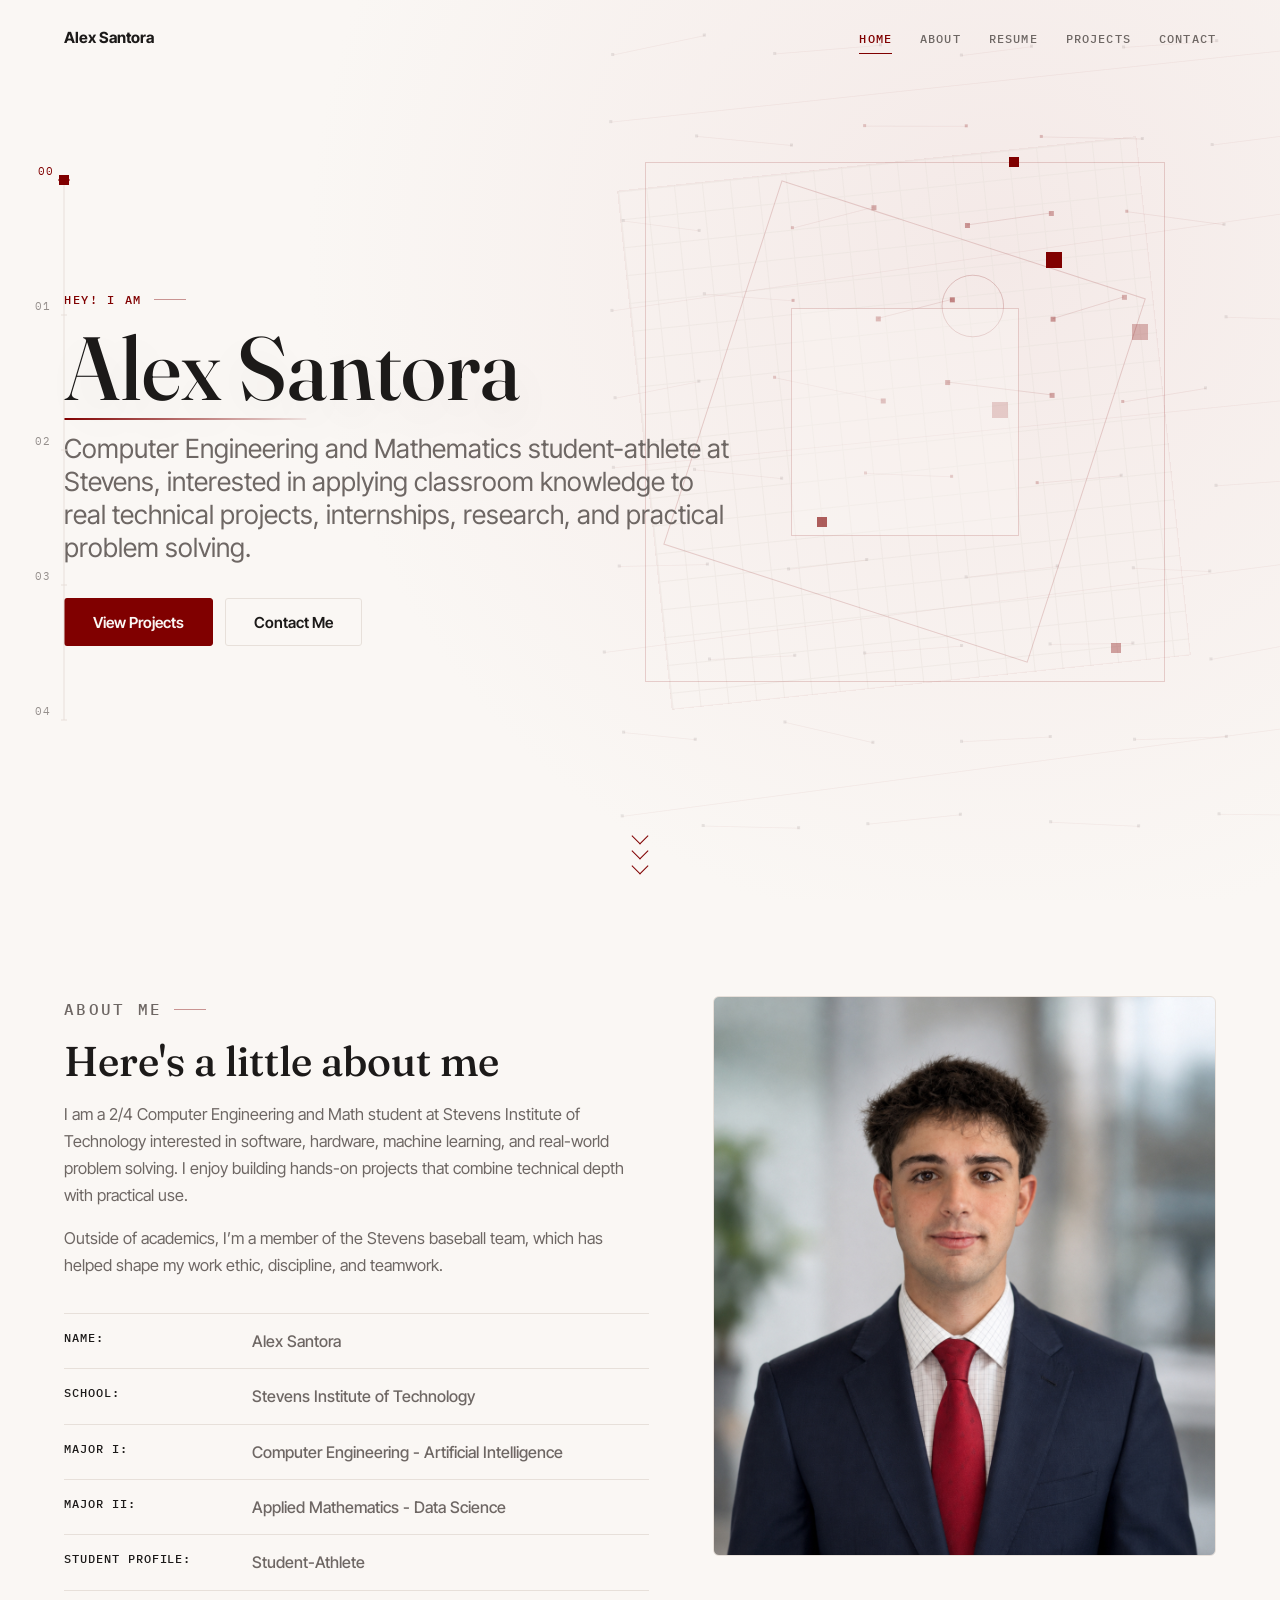
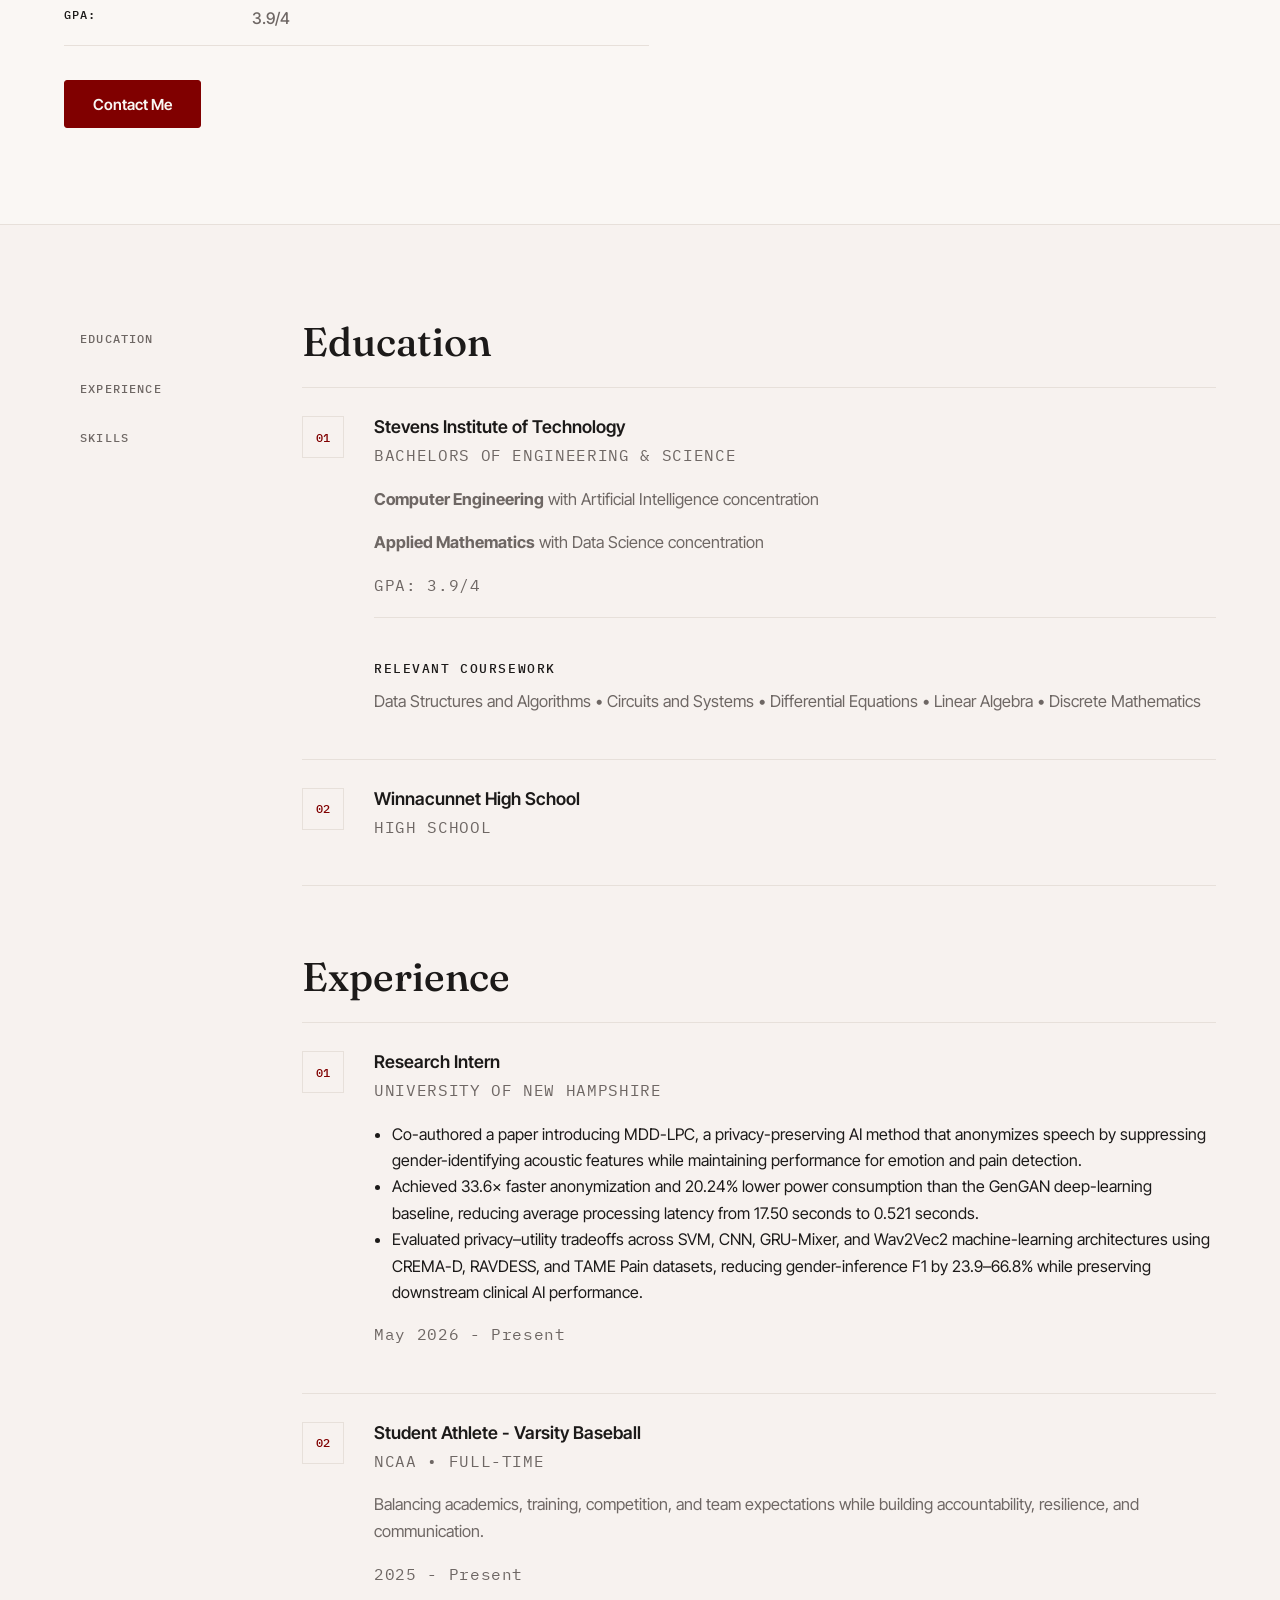
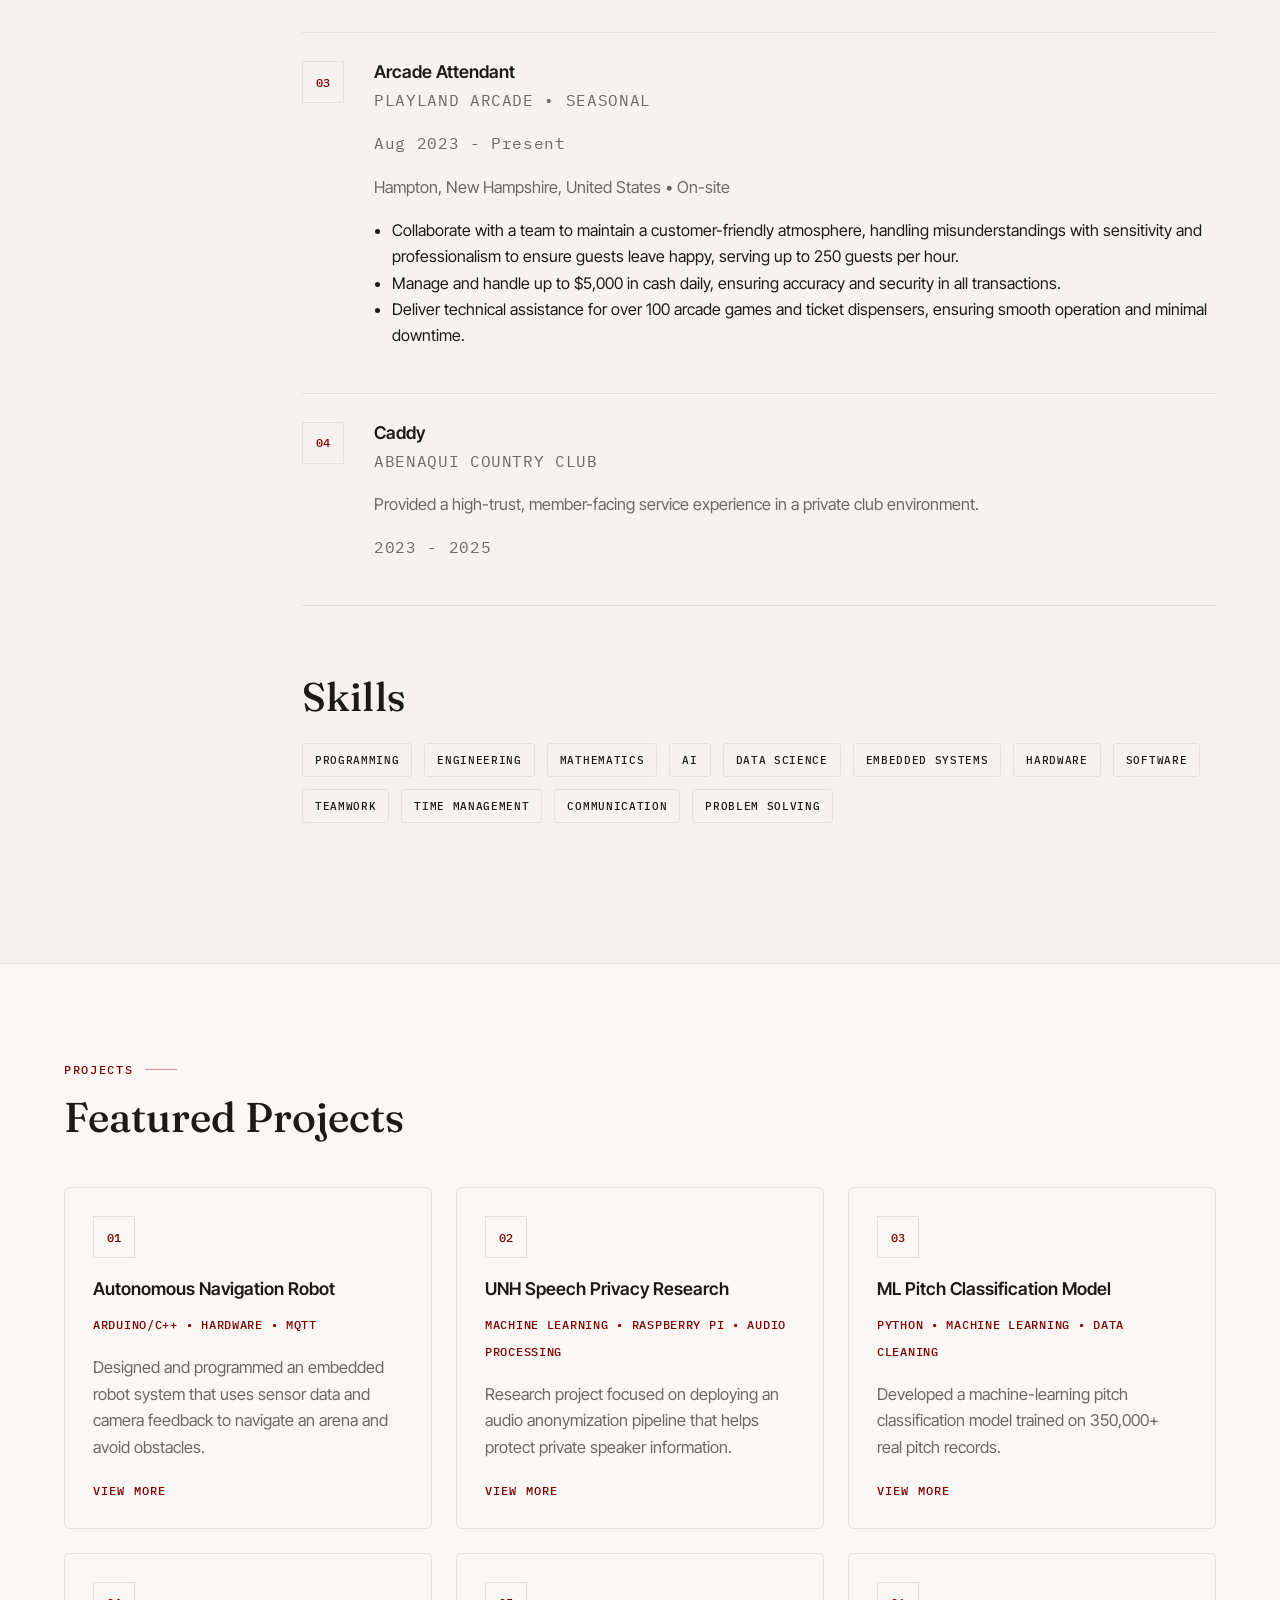
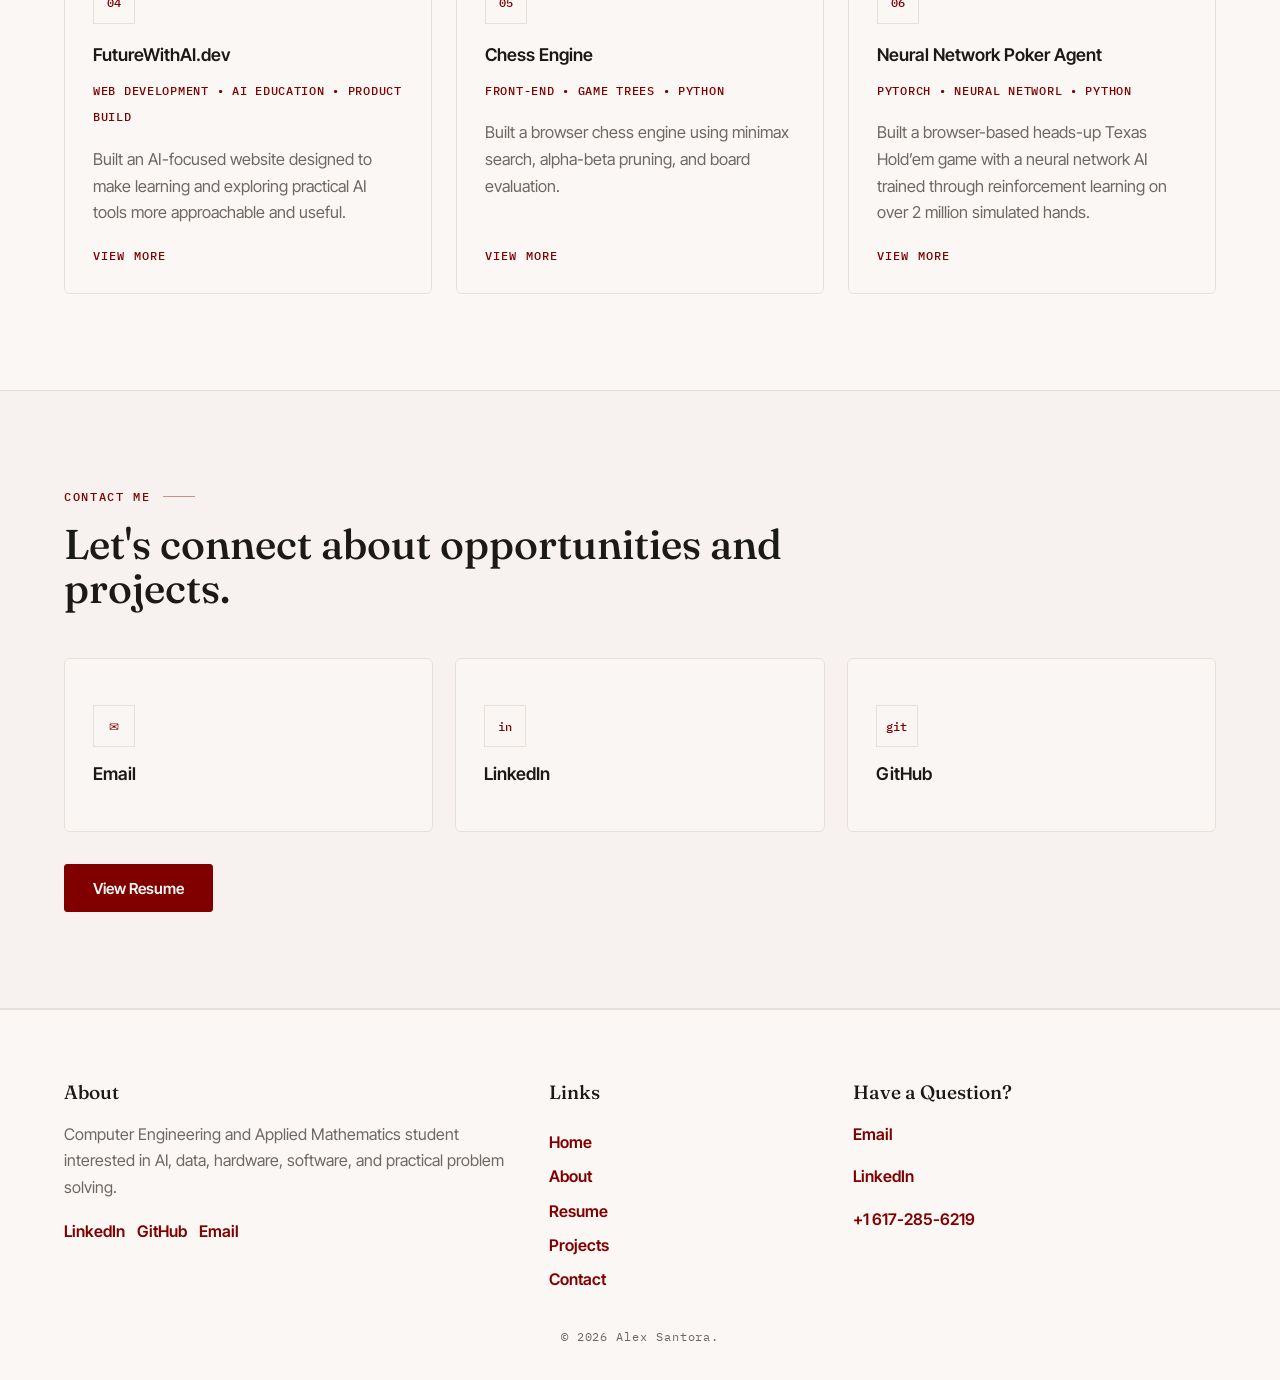
==== commit c766fc5b: "Update index.html" ====
--- a/index.html
+++ b/index.html
@@ -111,7 +111,11 @@
               <div>
                 <h3>Research Intern</h3>
                 <p class="position">University of New Hampshire</p>
-                <p>Investigating machine learning methods for detecting pain through measurable audio and physiological signals, with an emphasis on both model performance and privacy protection. Work includes reviewing current research, identifying useful features, designing an end-to-end experimental system, and developing a custom ML model for pain recognition. The project is intended to produce a functional research prototype and contribute toward a publishable academic paper on privacy-aware pain detection.</p>
+                <ul>
+                  <li>Co-authored a paper introducing MDD-LPC, a privacy-preserving AI method that anonymizes speech by suppressing gender-identifying acoustic features while maintaining performance for emotion and pain detection.</li>
+                  <li>Achieved 33.6&times; faster anonymization and 20.24% lower power consumption than the GenGAN deep-learning baseline, reducing average processing latency from 17.50 seconds to 0.521 seconds.</li>
+                  <li>Evaluated privacy&ndash;utility tradeoffs across SVM, CNN, GRU-Mixer, and Wav2Vec2 machine-learning architectures using CREMA-D, RAVDESS, and TAME Pain datasets, reducing gender-inference F1 by 23.9&ndash;66.8% while preserving downstream clinical AI performance.</li>
+                </ul>
                 <p class="date">May 2026 - Present</p>
               </div>
             </article>
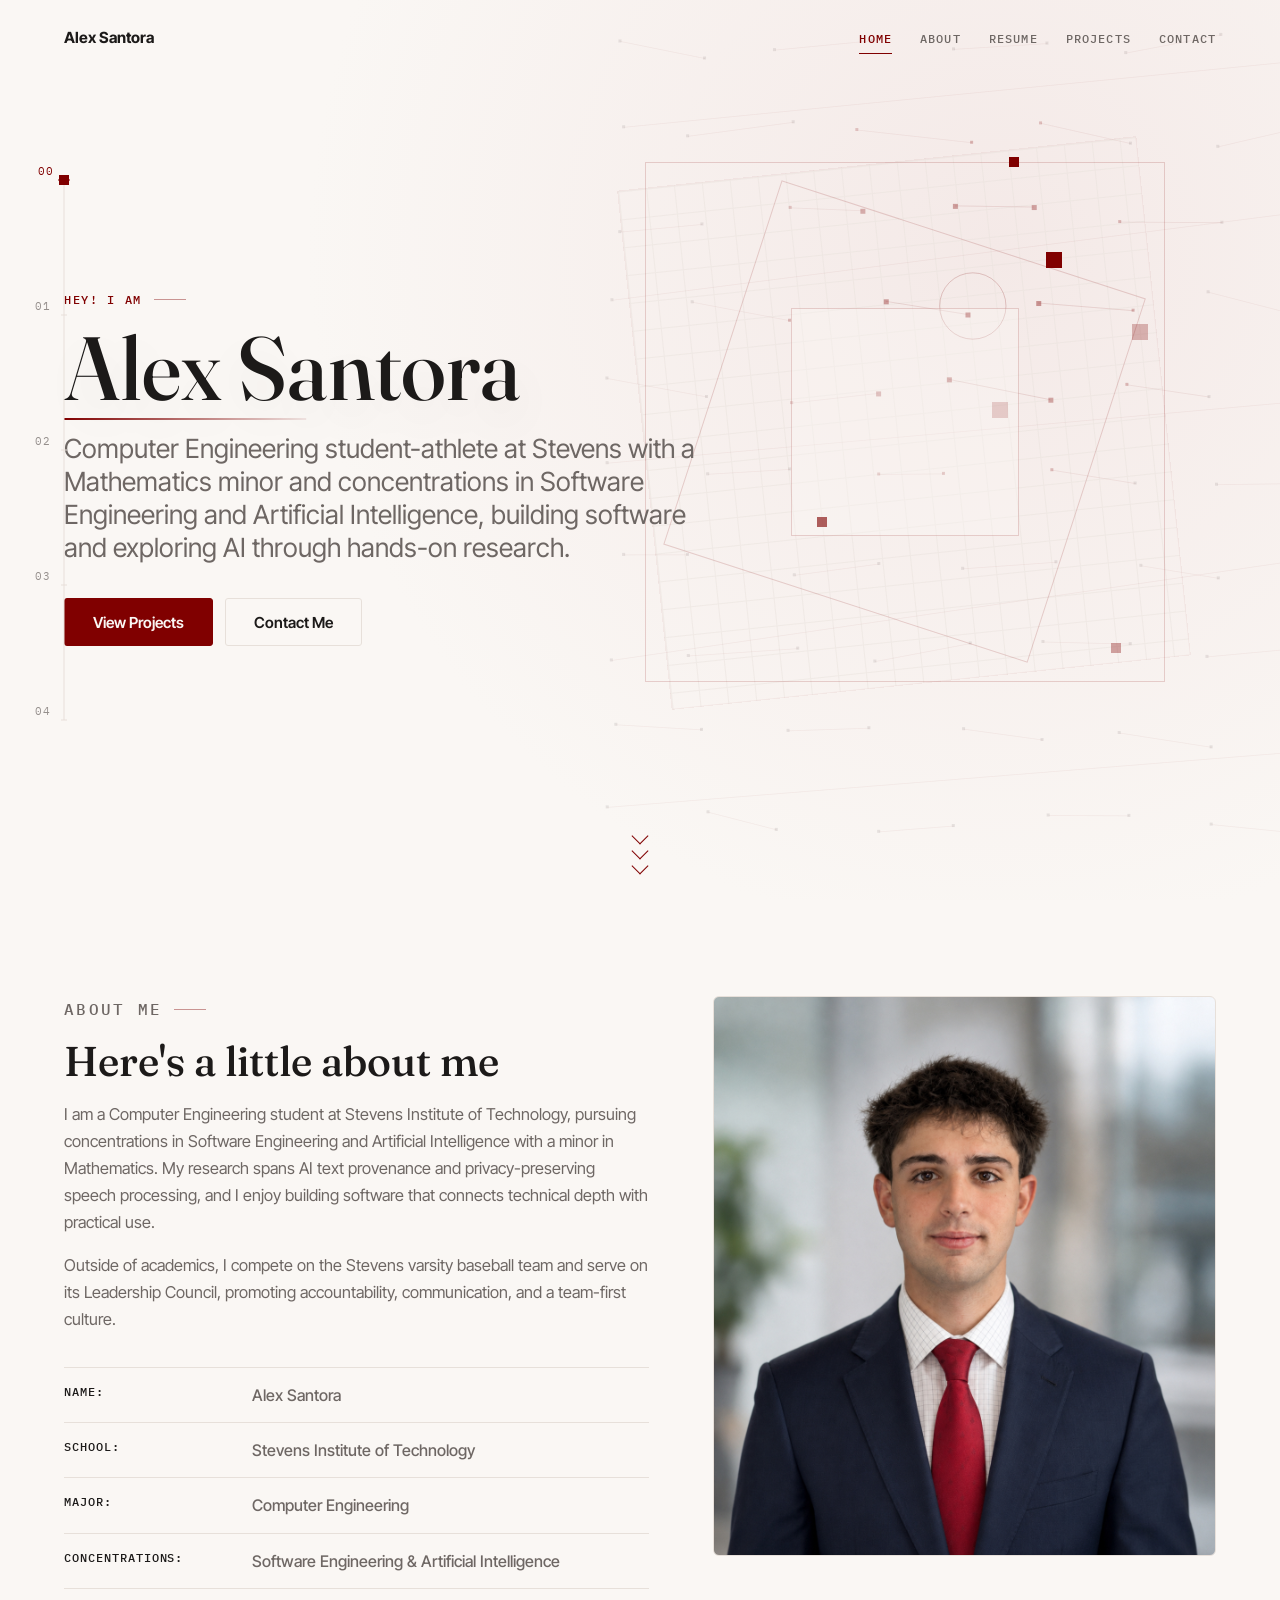
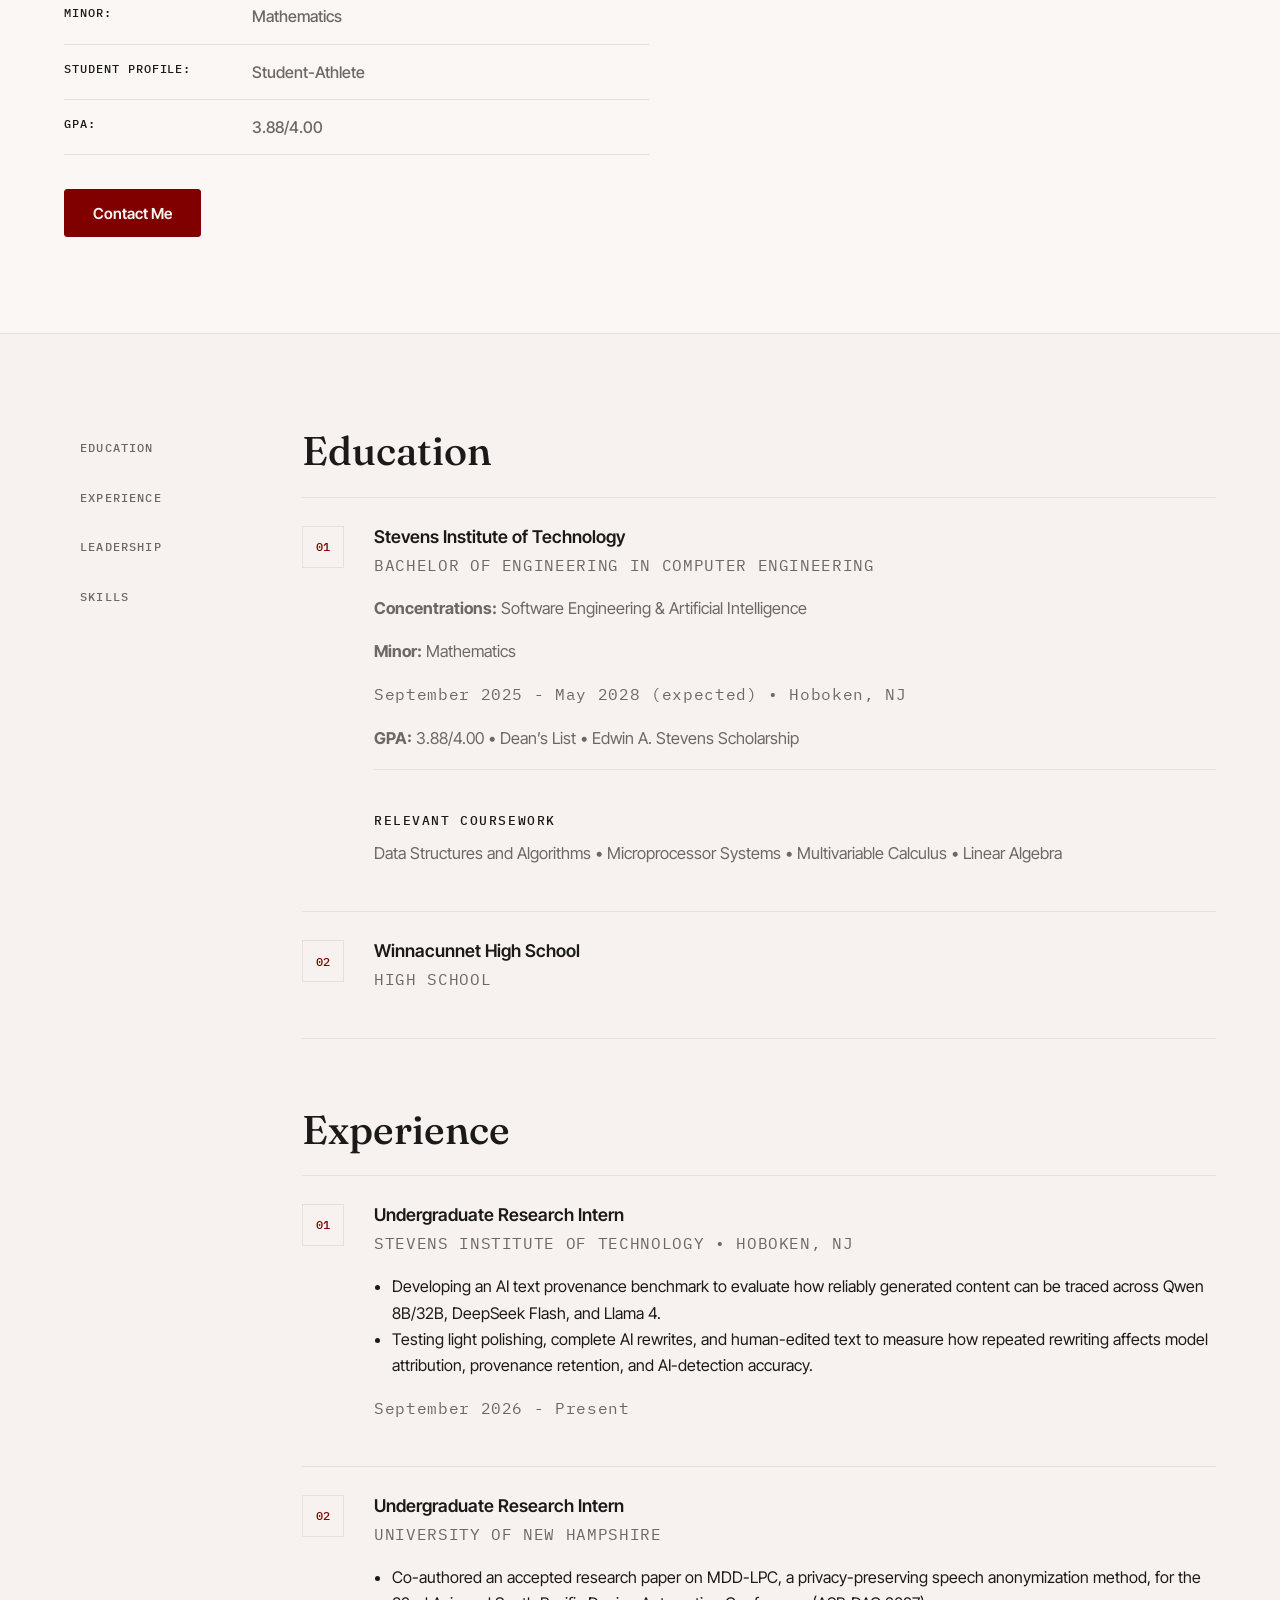
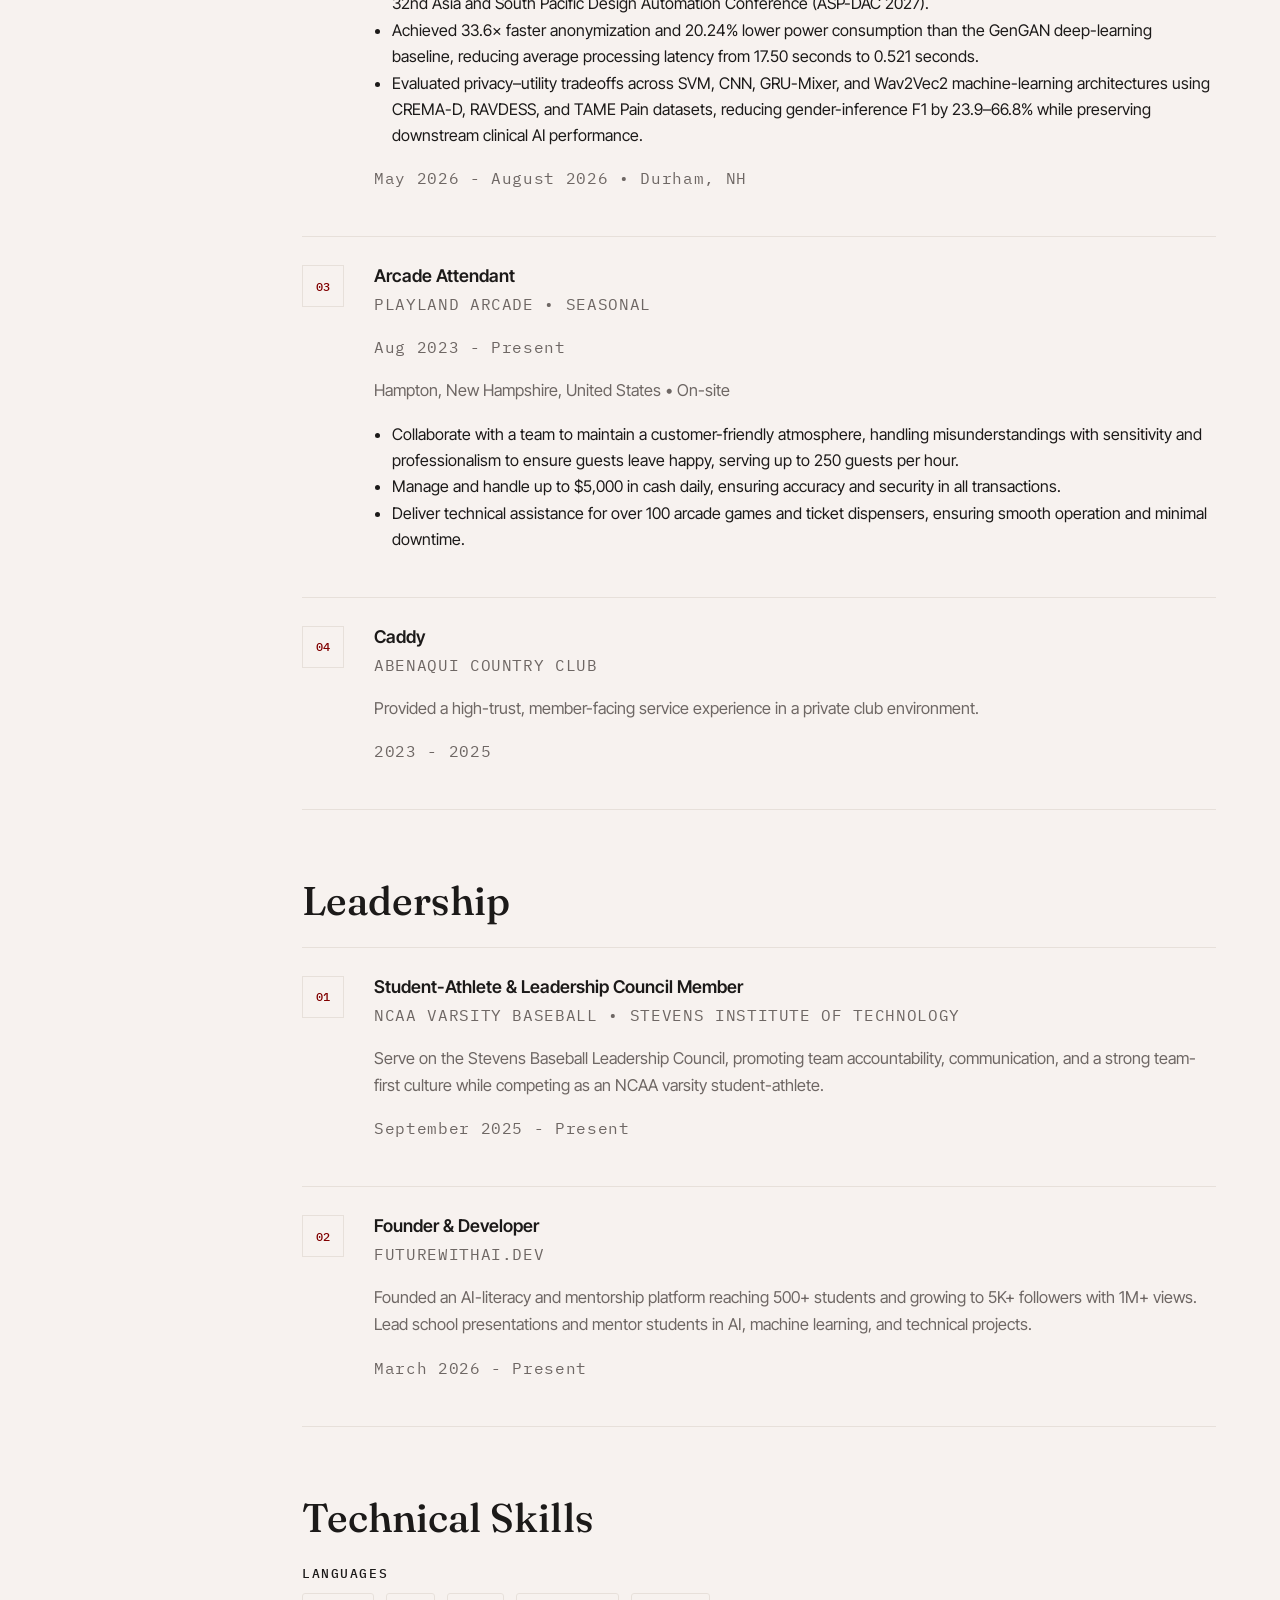
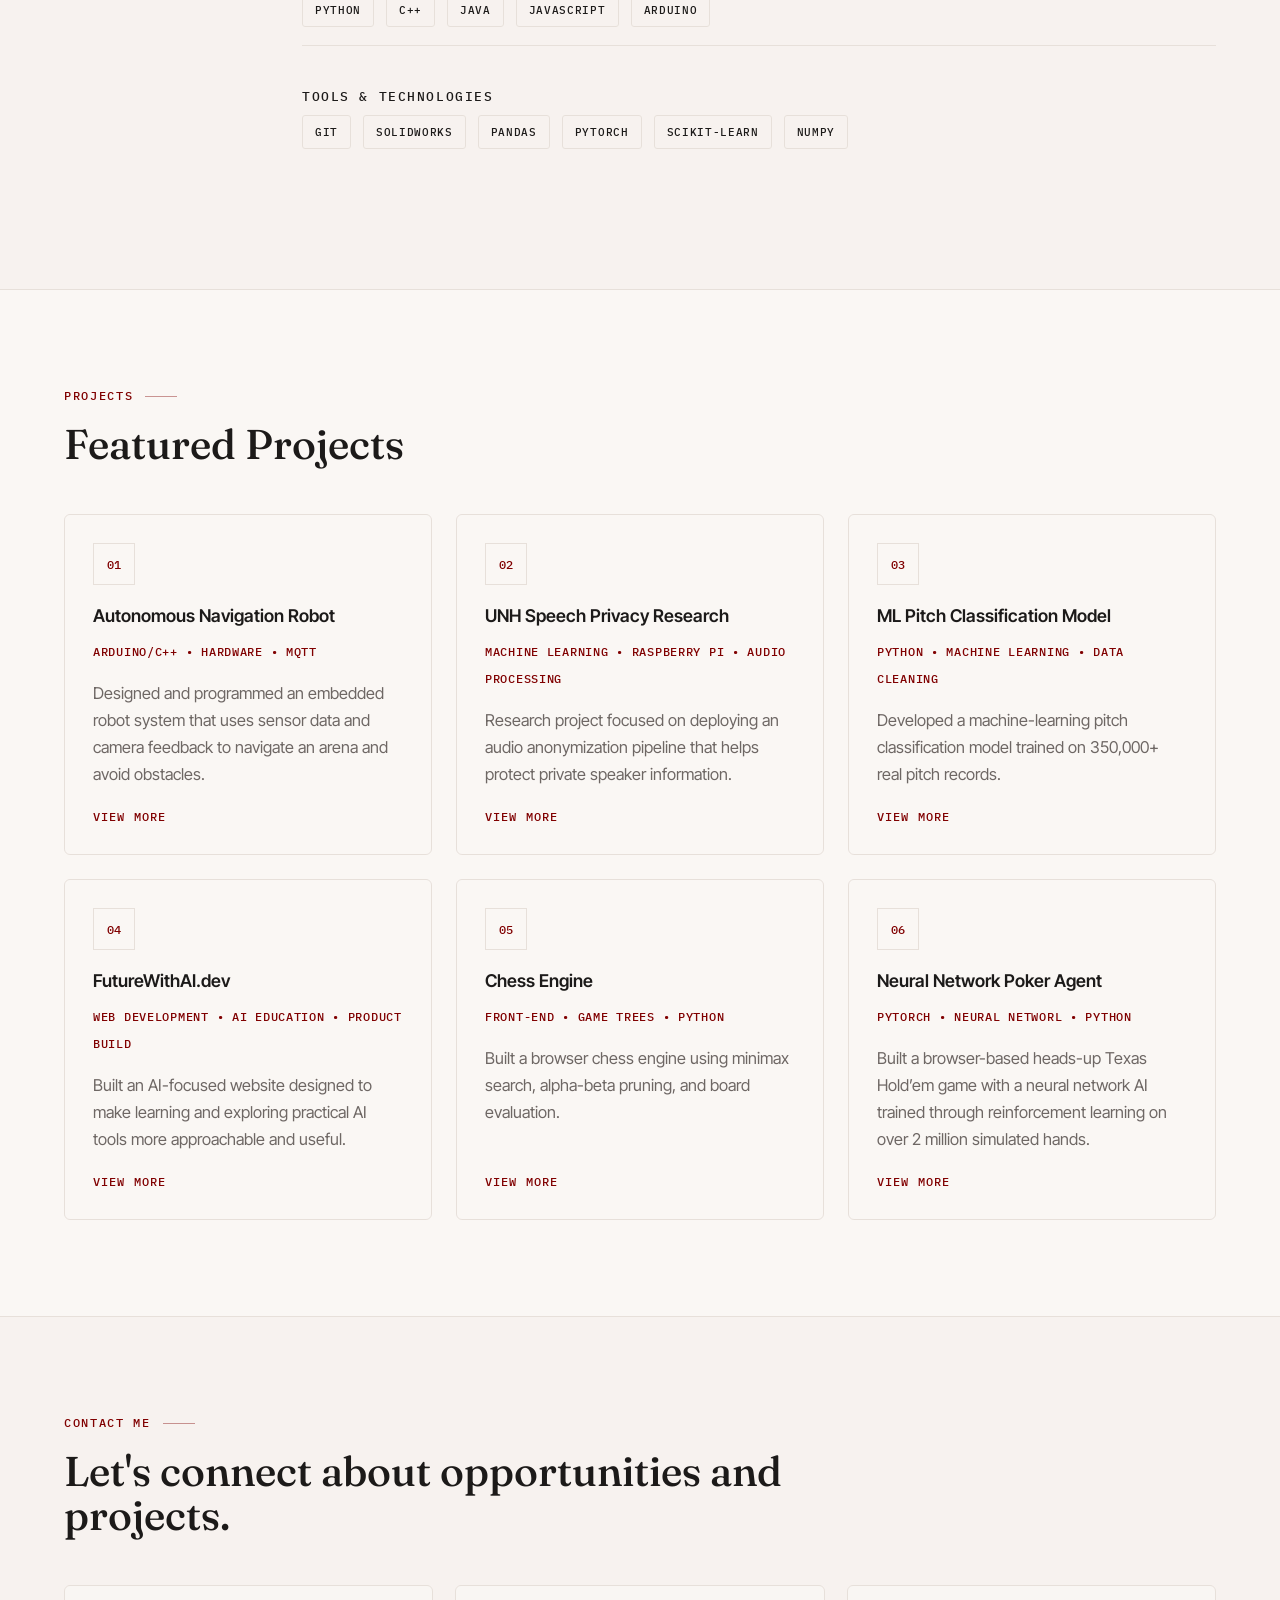
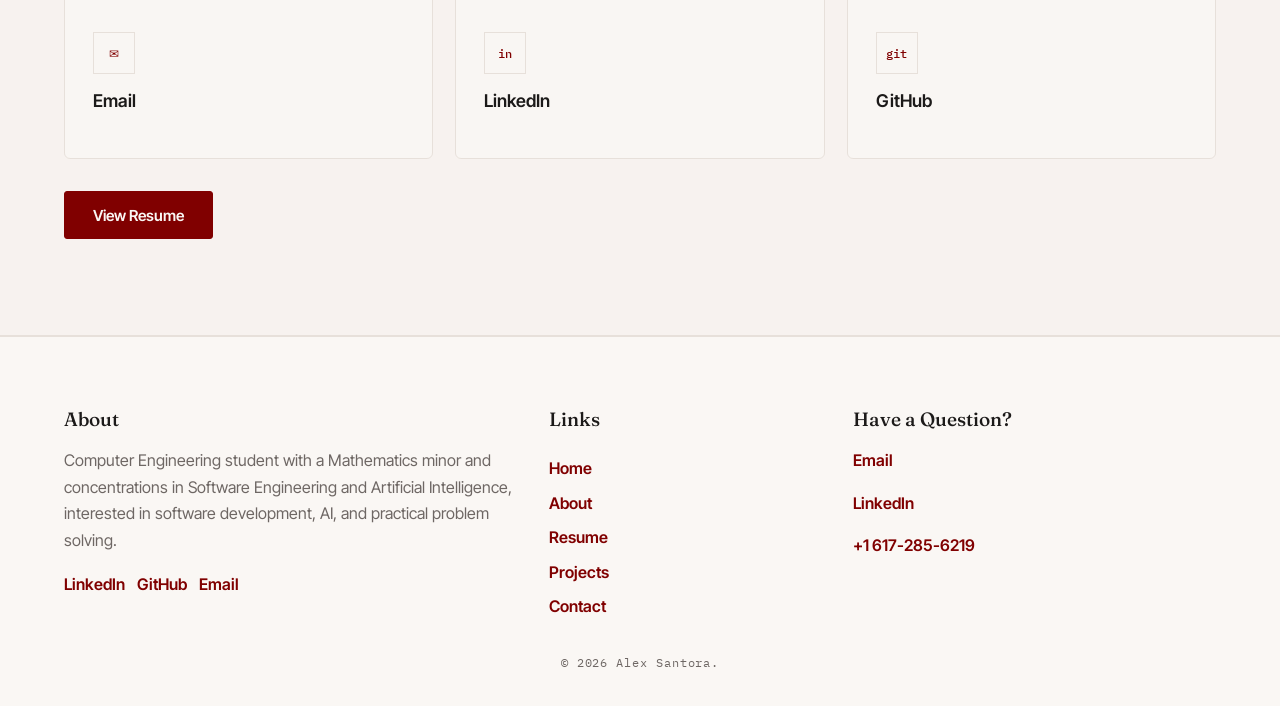
==== commit c9aff160: "resume update" ====
--- a/index.html
+++ b/index.html
@@ -33,8 +33,8 @@
           <h1>Alex Santora</h1>
       
           <p class="hero-text">
-            Computer Engineering and Mathematics student-athlete at Stevens, interested in applying classroom knowledge
-            to real technical projects, internships, research, and practical problem solving.
+            Computer Engineering student-athlete at Stevens with a Mathematics minor and concentrations in
+            Software Engineering and Artificial Intelligence, building software and exploring AI through hands-on research.
           </p>
           <div class="hero-actions">
             <a class="btn primary" href="#project-section">View Projects</a>
@@ -54,15 +54,16 @@
         <article class="about-copy reveal">
           <p class="eyebrow">About Me</p>
           <h2>Here's a little about me</h2>
-          <p>I am a 2/4 Computer Engineering and Math student at Stevens Institute of Technology interested in software, hardware, machine learning, and real-world problem solving. I enjoy building hands-on projects that combine technical depth with practical use.</p>
-          <p>Outside of academics, I’m a member of the Stevens baseball team, which has helped shape my work ethic, discipline, and teamwork.</p>
+          <p>I am a Computer Engineering student at Stevens Institute of Technology, pursuing concentrations in Software Engineering and Artificial Intelligence with a minor in Mathematics. My research spans AI text provenance and privacy-preserving speech processing, and I enjoy building software that connects technical depth with practical use.</p>
+          <p>Outside of academics, I compete on the Stevens varsity baseball team and serve on its Leadership Council, promoting accountability, communication, and a team-first culture.</p>
           <ul class="about-info">
             <li><span>Name:</span><strong>Alex Santora</strong></li>
             <li><span>School:</span><strong>Stevens Institute of Technology</strong></li>
-            <li><span>Major I:</span><strong>Computer Engineering - Artificial Intelligence</strong></li>
-            <li><span>Major II:</span><strong>Applied Mathematics - Data Science</strong></li>
+            <li><span>Major:</span><strong>Computer Engineering</strong></li>
+            <li><span>Concentrations:</span><strong>Software Engineering &amp; Artificial Intelligence</strong></li>
+            <li><span>Minor:</span><strong>Mathematics</strong></li>
             <li><span>Student Profile:</span><strong>Student-Athlete</strong></li>
-            <li><span>GPA:</span><strong>3.9/4</strong></li>
+            <li><span>GPA:</span><strong>3.88/4.00</strong></li>
           </ul>
           <a class="btn primary" href="#contact-section">Contact Me</a>
         </article>
@@ -74,6 +75,7 @@
         <aside class="resume-nav reveal" aria-label="Resume sections">
           <a href="#education">Education</a>
           <a href="#experience">Experience</a>
+          <a href="#leadership">Leadership</a>
           <a href="#skills">Skills</a>
         </aside>
 
@@ -84,13 +86,14 @@
               <div class="resume-icon">01</div>
               <div>
                 <h3>Stevens Institute of Technology</h3>
-                <p class="position">Bachelors Of Engineering & Science</p>
-                <p><strong>Computer Engineering</strong> with Artificial Intelligence concentration</p>
-                <p><strong>Applied Mathematics</strong> with Data Science concentration</p>
-                <p class="date">GPA: 3.9/4</p>
+                <p class="position">Bachelor of Engineering in Computer Engineering</p>
+                <p><strong>Concentrations:</strong> Software Engineering &amp; Artificial Intelligence</p>
+                <p><strong>Minor:</strong> Mathematics</p>
+                <p class="date">September 2025 - May 2028 (expected) &bull; Hoboken, NJ</p>
+                <p><strong>GPA:</strong> 3.88/4.00 &bull; Dean&rsquo;s List &bull; Edwin A. Stevens Scholarship</p>
                 <div class="resume-subsection">
                   <h4>Relevant Coursework</h4>
-                  <p>Data Structures and Algorithms &bull; Circuits and Systems &bull; Differential Equations &bull; Linear Algebra &bull; Discrete Mathematics</p>
+                  <p>Data Structures and Algorithms &bull; Microprocessor Systems &bull; Multivariable Calculus &bull; Linear Algebra</p>
                 </div>
               </div>
             </article>
@@ -109,23 +112,26 @@
             <article class="resume-wrap">
               <div class="resume-icon">01</div>
               <div>
-                <h3>Research Intern</h3>
+                <h3>Undergraduate Research Intern</h3>
+                <p class="position">Stevens Institute of Technology &bull; Hoboken, NJ</p>
+                <ul>
+                  <li>Developing an AI text provenance benchmark to evaluate how reliably generated content can be traced across Qwen 8B/32B, DeepSeek Flash, and Llama 4.</li>
+                  <li>Testing light polishing, complete AI rewrites, and human-edited text to measure how repeated rewriting affects model attribution, provenance retention, and AI-detection accuracy.</li>
+                </ul>
+                <p class="date">September 2026 - Present</p>
+              </div>
+            </article>
+            <article class="resume-wrap">
+              <div class="resume-icon">02</div>
+              <div>
+                <h3>Undergraduate Research Intern</h3>
                 <p class="position">University of New Hampshire</p>
                 <ul>
-                  <li>Co-authored a paper introducing MDD-LPC, a privacy-preserving AI method that anonymizes speech by suppressing gender-identifying acoustic features while maintaining performance for emotion and pain detection.</li>
+                  <li>Co-authored an accepted research paper on MDD-LPC, a privacy-preserving speech anonymization method, for the 32nd Asia and South Pacific Design Automation Conference (ASP-DAC 2027).</li>
                   <li>Achieved 33.6&times; faster anonymization and 20.24% lower power consumption than the GenGAN deep-learning baseline, reducing average processing latency from 17.50 seconds to 0.521 seconds.</li>
                   <li>Evaluated privacy&ndash;utility tradeoffs across SVM, CNN, GRU-Mixer, and Wav2Vec2 machine-learning architectures using CREMA-D, RAVDESS, and TAME Pain datasets, reducing gender-inference F1 by 23.9&ndash;66.8% while preserving downstream clinical AI performance.</li>
                 </ul>
-                <p class="date">May 2026 - Present</p>
-              </div>
-            </article>
-            <article class="resume-wrap">
-              <div class="resume-icon">02</div>
-              <div>
-                <h3>Student Athlete - Varsity Baseball</h3>
-                <p class="position">NCAA &bull; Full-time</p>
-                <p>Balancing academics, training, competition, and team expectations while building accountability, resilience, and communication.</p>
-                <p class="date">2025 - Present</p>
+                <p class="date">May 2026 - August 2026 &bull; Durham, NH</p>
               </div>
             </article>
             <article class="resume-wrap">
@@ -153,10 +159,39 @@
             </article>
           </div>
 
+          <div class="resume-page reveal" id="leadership">
+            <h2 class="heading">Leadership</h2>
+            <article class="resume-wrap">
+              <div class="resume-icon">01</div>
+              <div>
+                <h3>Student-Athlete &amp; Leadership Council Member</h3>
+                <p class="position">NCAA Varsity Baseball &bull; Stevens Institute of Technology</p>
+                <p>Serve on the Stevens Baseball Leadership Council, promoting team accountability, communication, and a strong team-first culture while competing as an NCAA varsity student-athlete.</p>
+                <p class="date">September 2025 - Present</p>
+              </div>
+            </article>
+            <article class="resume-wrap">
+              <div class="resume-icon">02</div>
+              <div>
+                <h3>Founder &amp; Developer</h3>
+                <p class="position">FutureWithAI.dev</p>
+                <p>Founded an AI-literacy and mentorship platform reaching 500+ students and growing to 5K+ followers with 1M+ views. Lead school presentations and mentor students in AI, machine learning, and technical projects.</p>
+                <p class="date">March 2026 - Present</p>
+              </div>
+            </article>
+          </div>
+
           <div class="resume-page reveal" id="skills">
-            <h2 class="heading">Skills</h2>
+            <h2 class="heading">Technical Skills</h2>
+            <h4>Languages</h4>
             <div class="skill-badges">
-              <span>Programming</span><span>Engineering</span><span>Mathematics</span><span>AI</span><span>Data Science</span><span>Embedded Systems</span><span>Hardware</span><span>Software</span><span>Teamwork</span><span>Time Management</span><span>Communication</span><span>Problem Solving</span>
+              <span>Python</span><span>C++</span><span>Java</span><span>JavaScript</span><span>Arduino</span>
+            </div>
+            <div class="resume-subsection">
+              <h4>Tools &amp; Technologies</h4>
+              <div class="skill-badges">
+                <span>Git</span><span>SolidWorks</span><span>pandas</span><span>PyTorch</span><span>scikit-learn</span><span>NumPy</span>
+              </div>
             </div>
           </div>
         </div>
@@ -193,7 +228,7 @@
 
         </div>
         <div class="contact-actions reveal">
-          <a class="btn primary" href="media/7-20-2026.pdf" target="_blank" rel="noopener">View Resume</a>
+          <a class="btn primary" href="media/Alex.Santora.Resume.pdf" target="_blank" rel="noopener">View Resume</a>
         </div>
     
       </div>
@@ -204,7 +239,7 @@
     <div class="container footer-columns">
       <section>
         <h2>About</h2>
-        <p>Computer Engineering and Applied Mathematics student interested in AI, data, hardware, software, and practical problem solving.</p>
+        <p>Computer Engineering student with a Mathematics minor and concentrations in Software Engineering and Artificial Intelligence, interested in software development, AI, and practical problem solving.</p>
         <div class="footer-links">
           <a href="https://www.linkedin.com/in/alex-santora" target="_blank" rel="noopener">LinkedIn</a>
           <a href="https://github.com/Alex-Santora" target="_blank" rel="noopener">GitHub</a>
